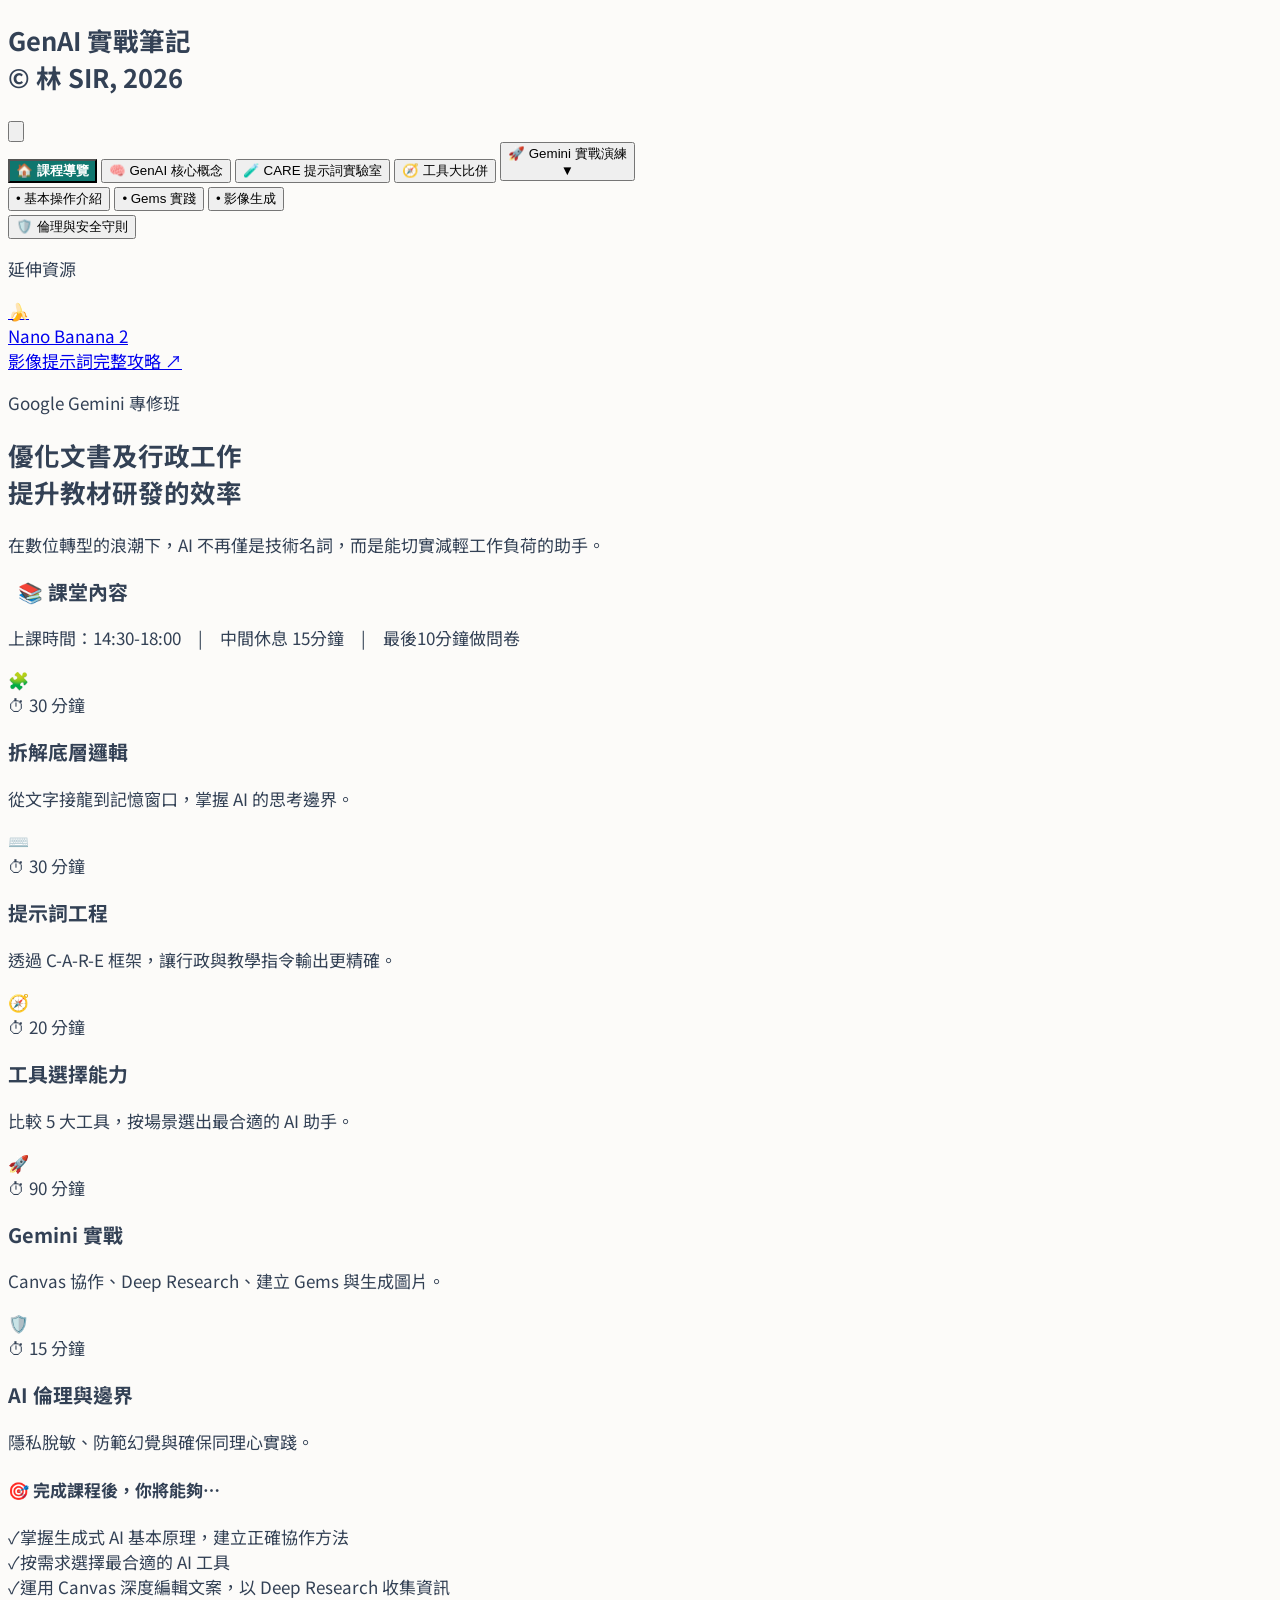
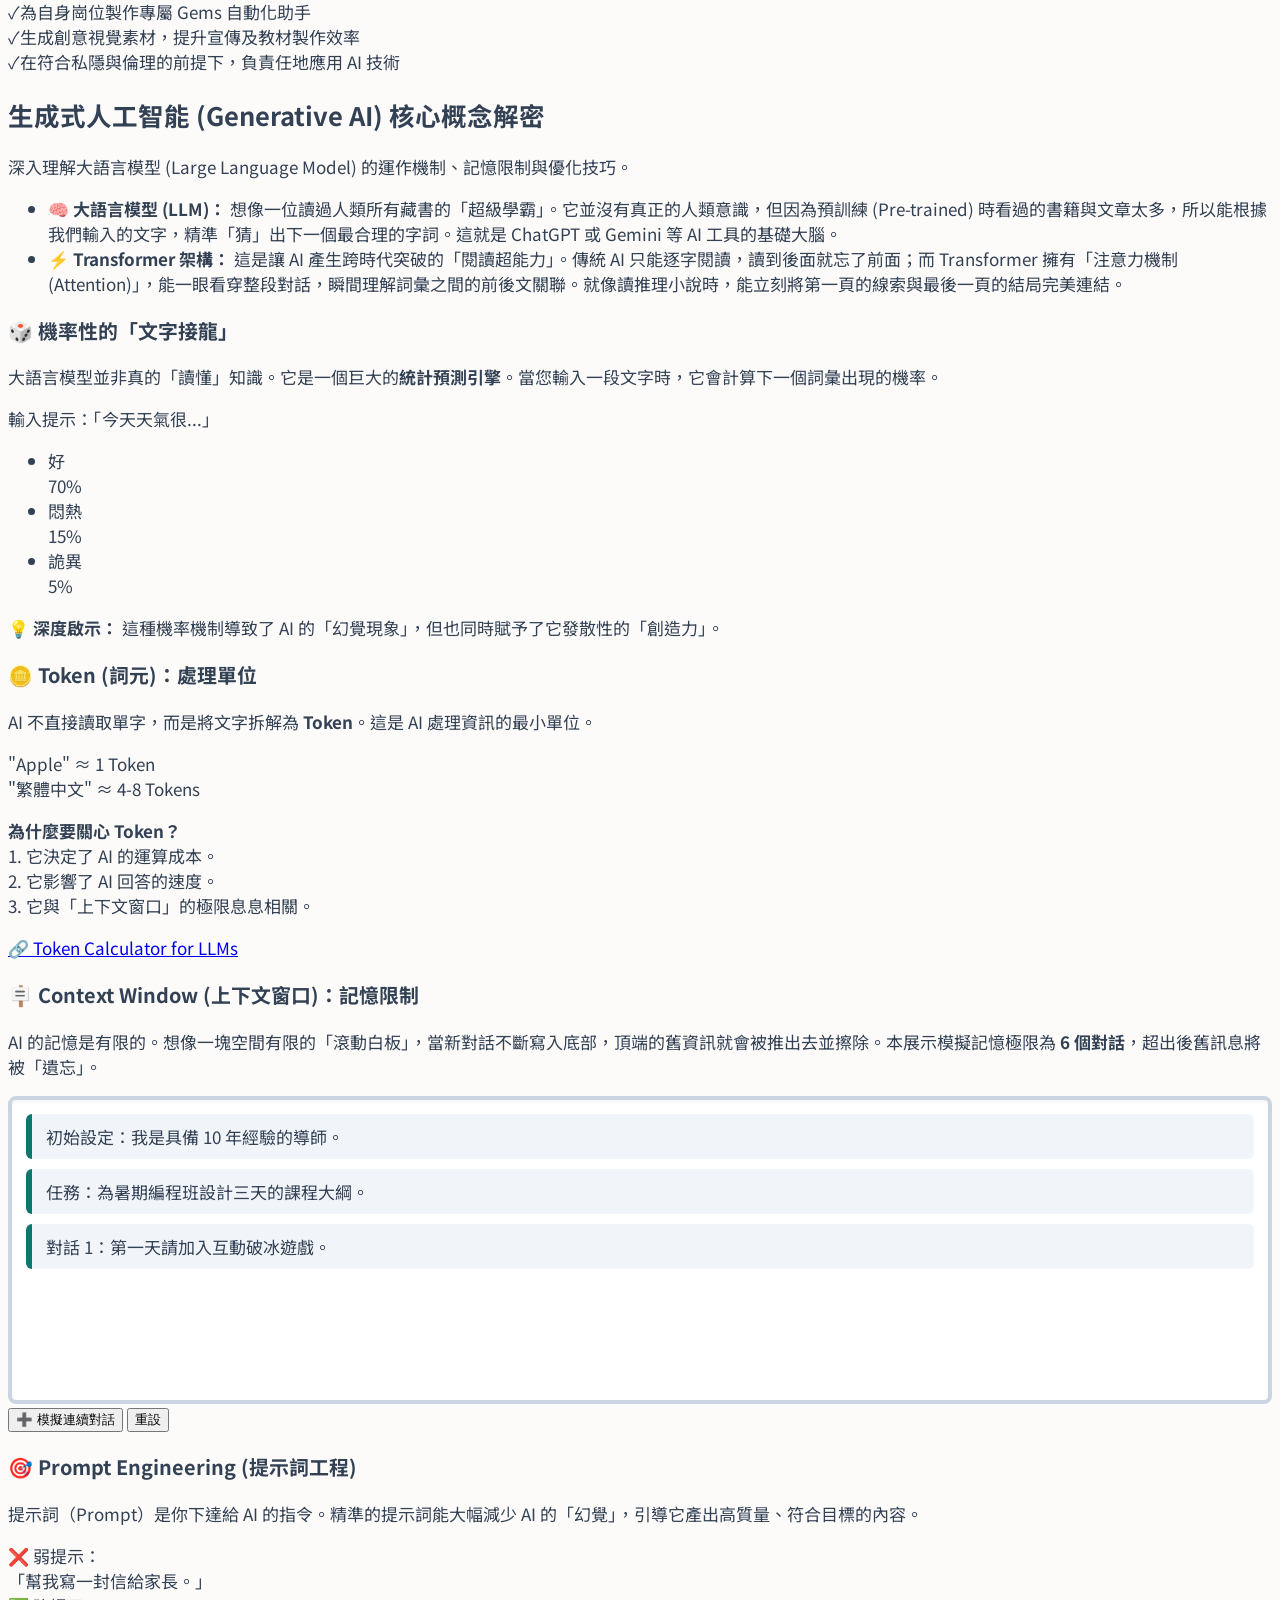
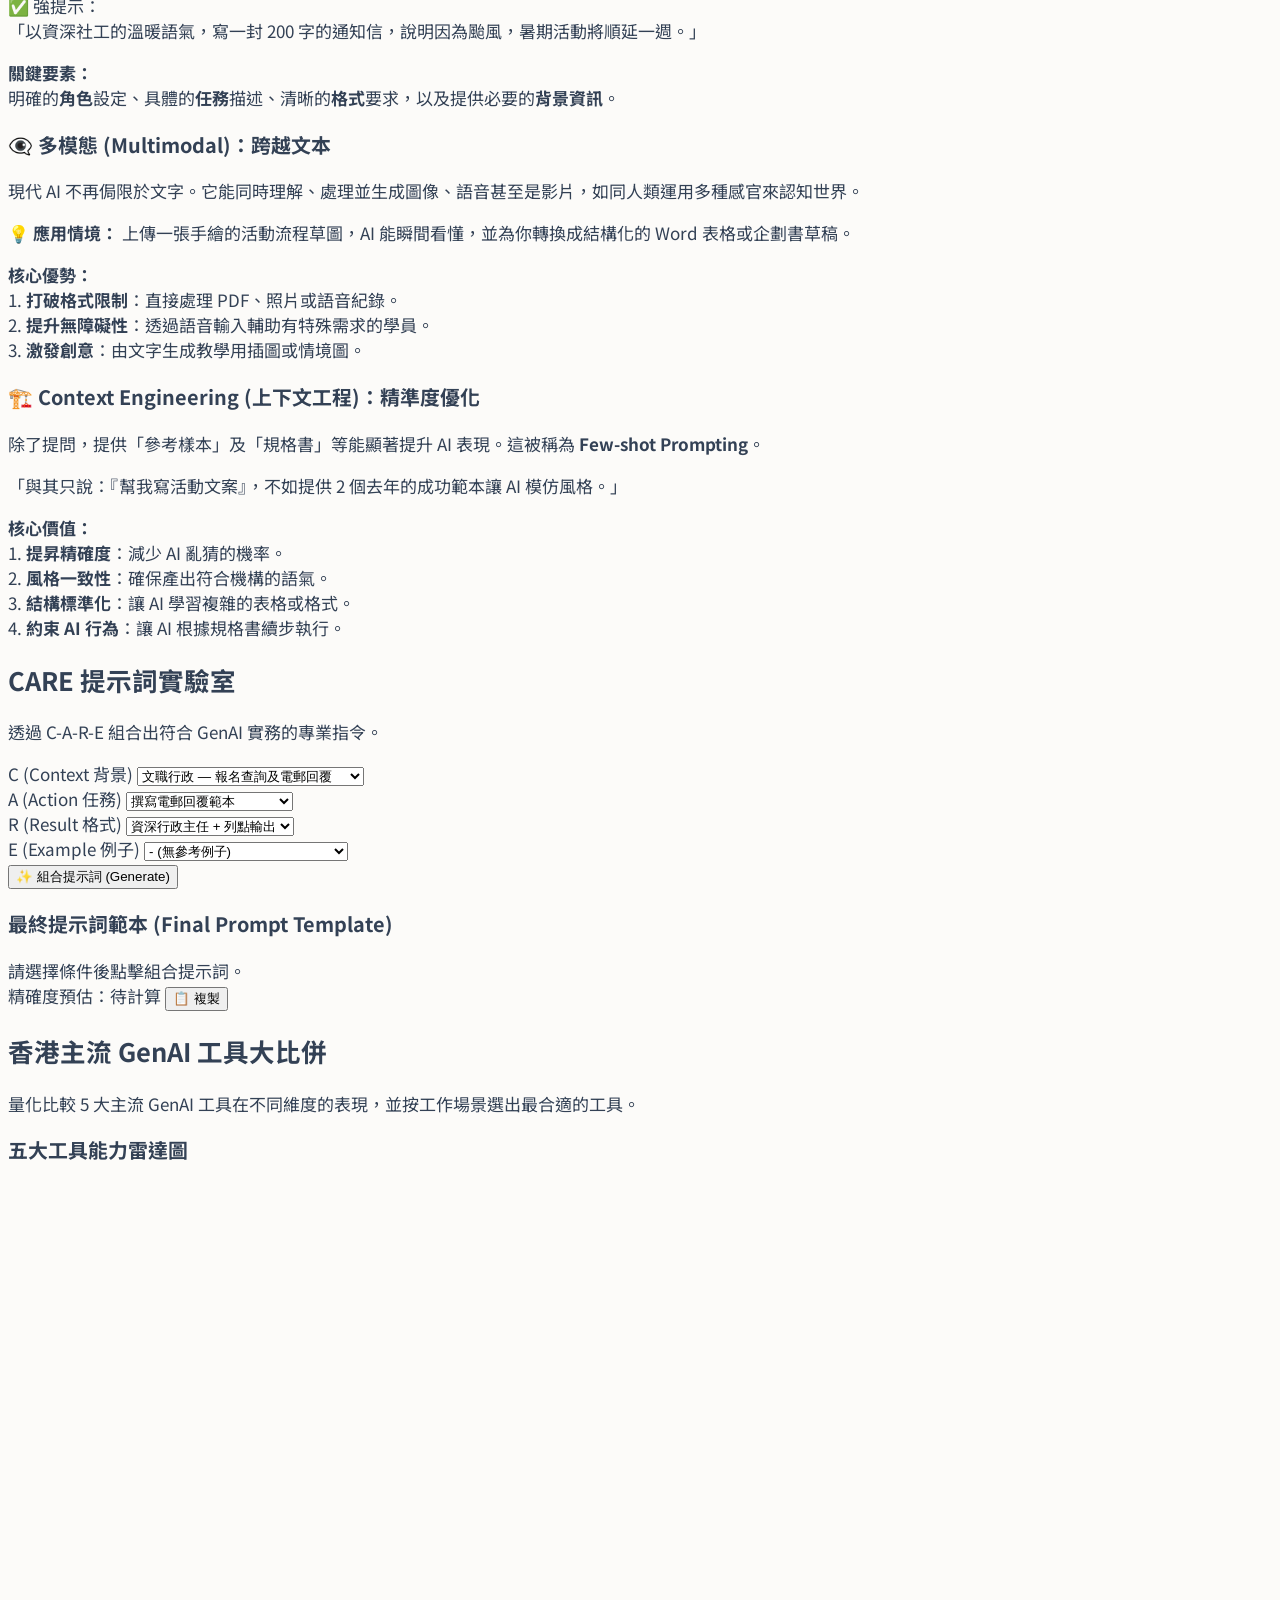
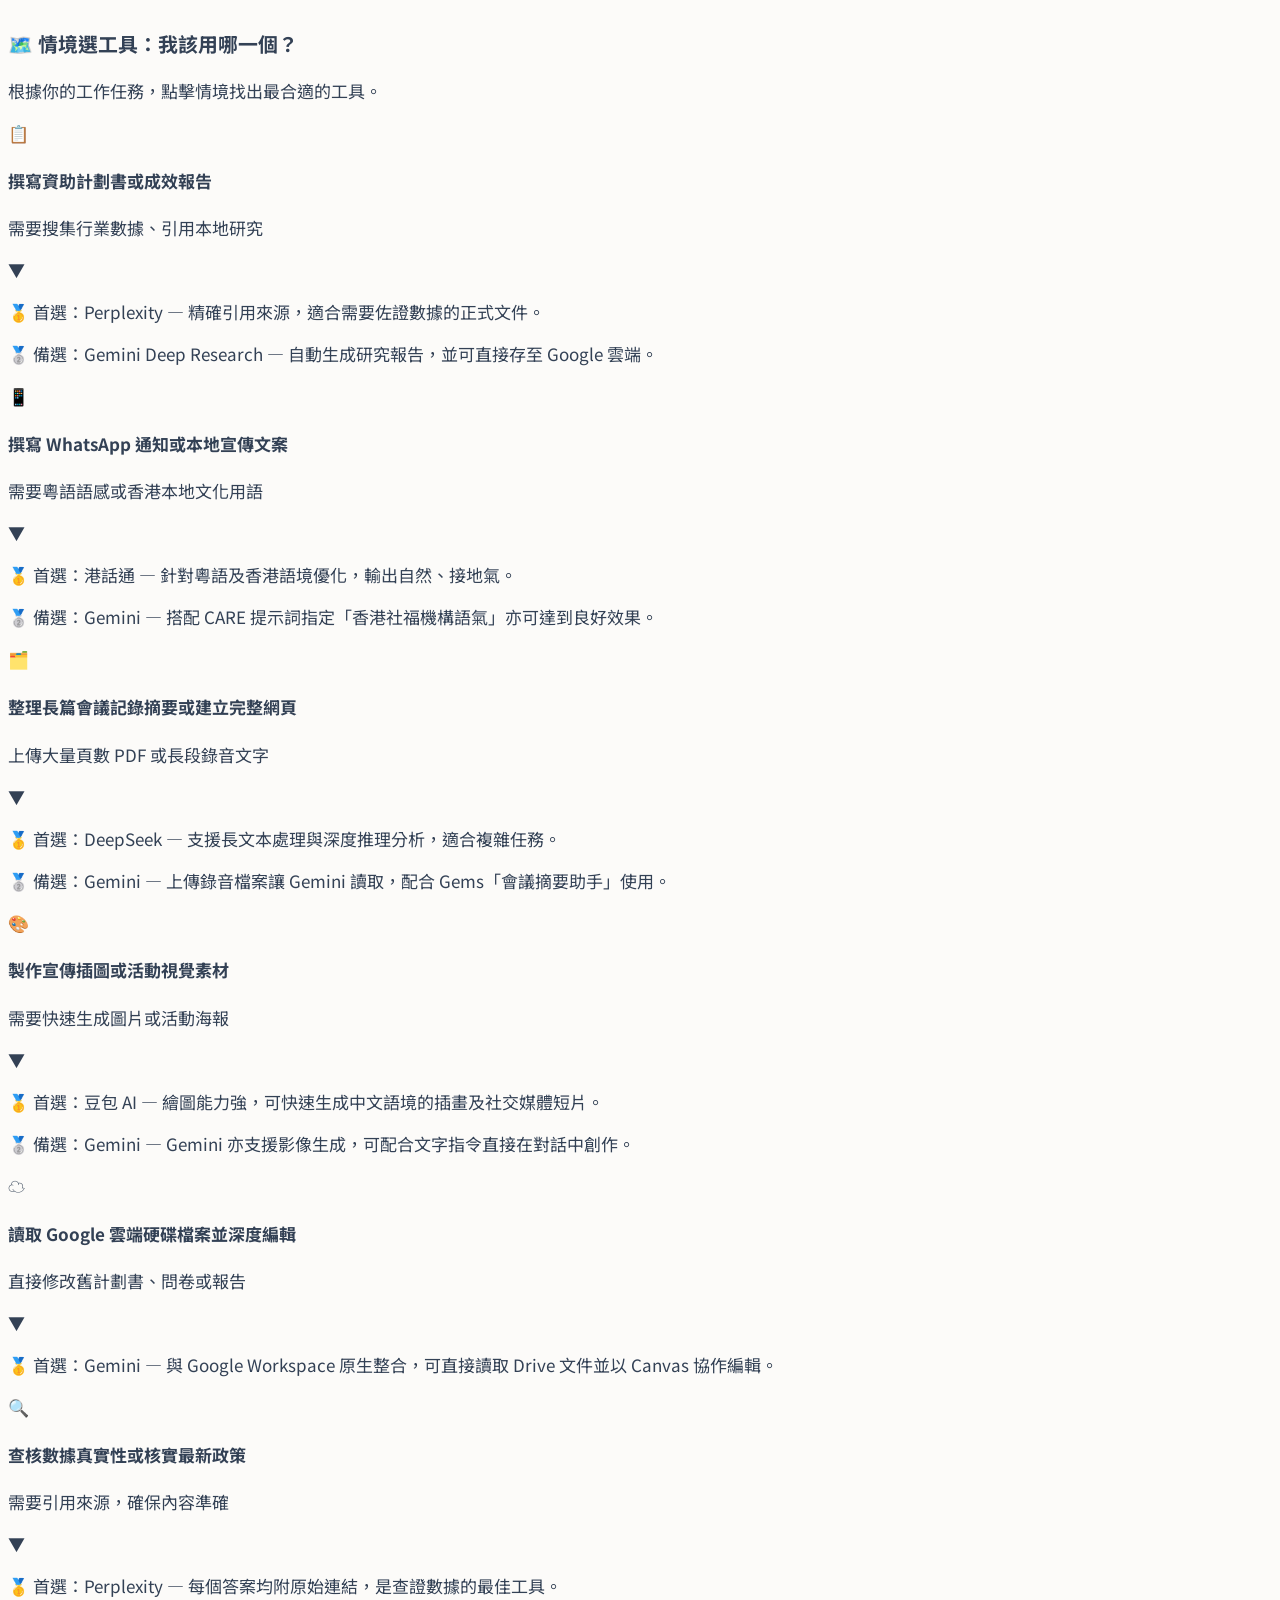
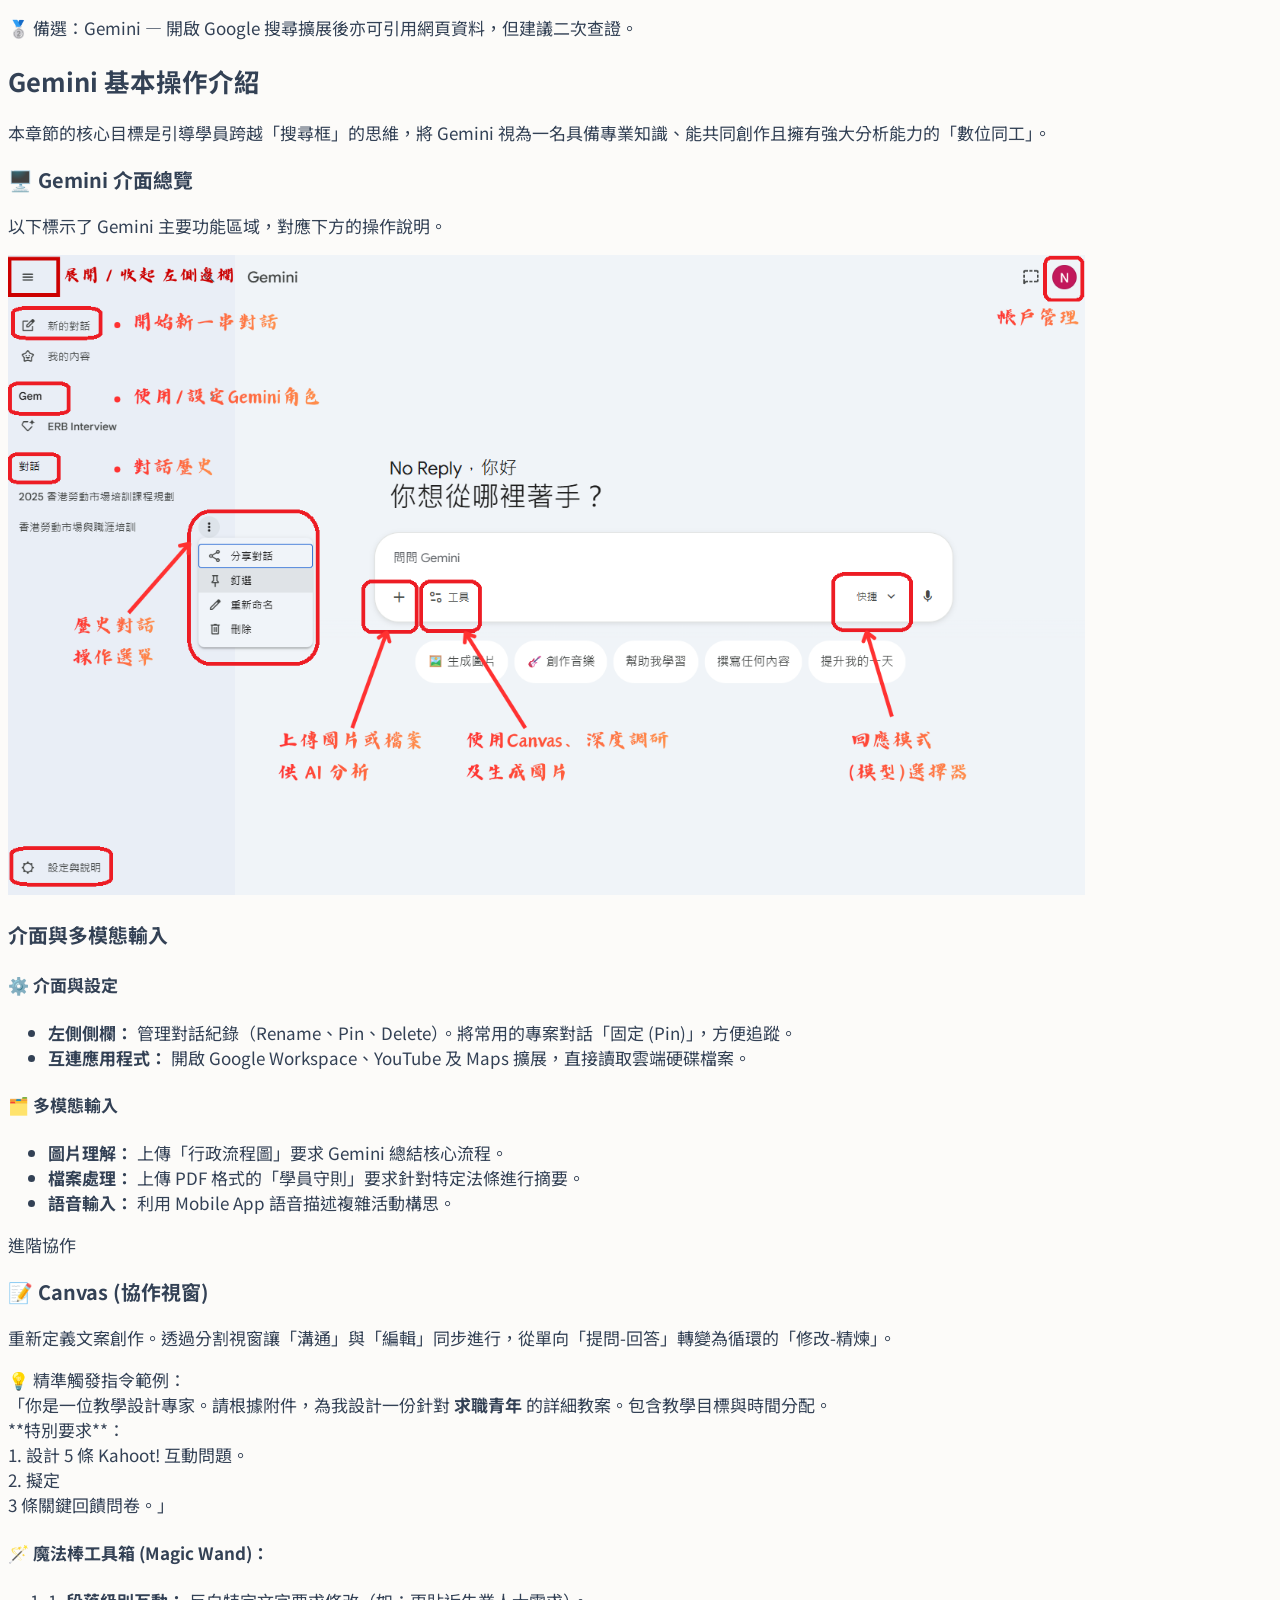
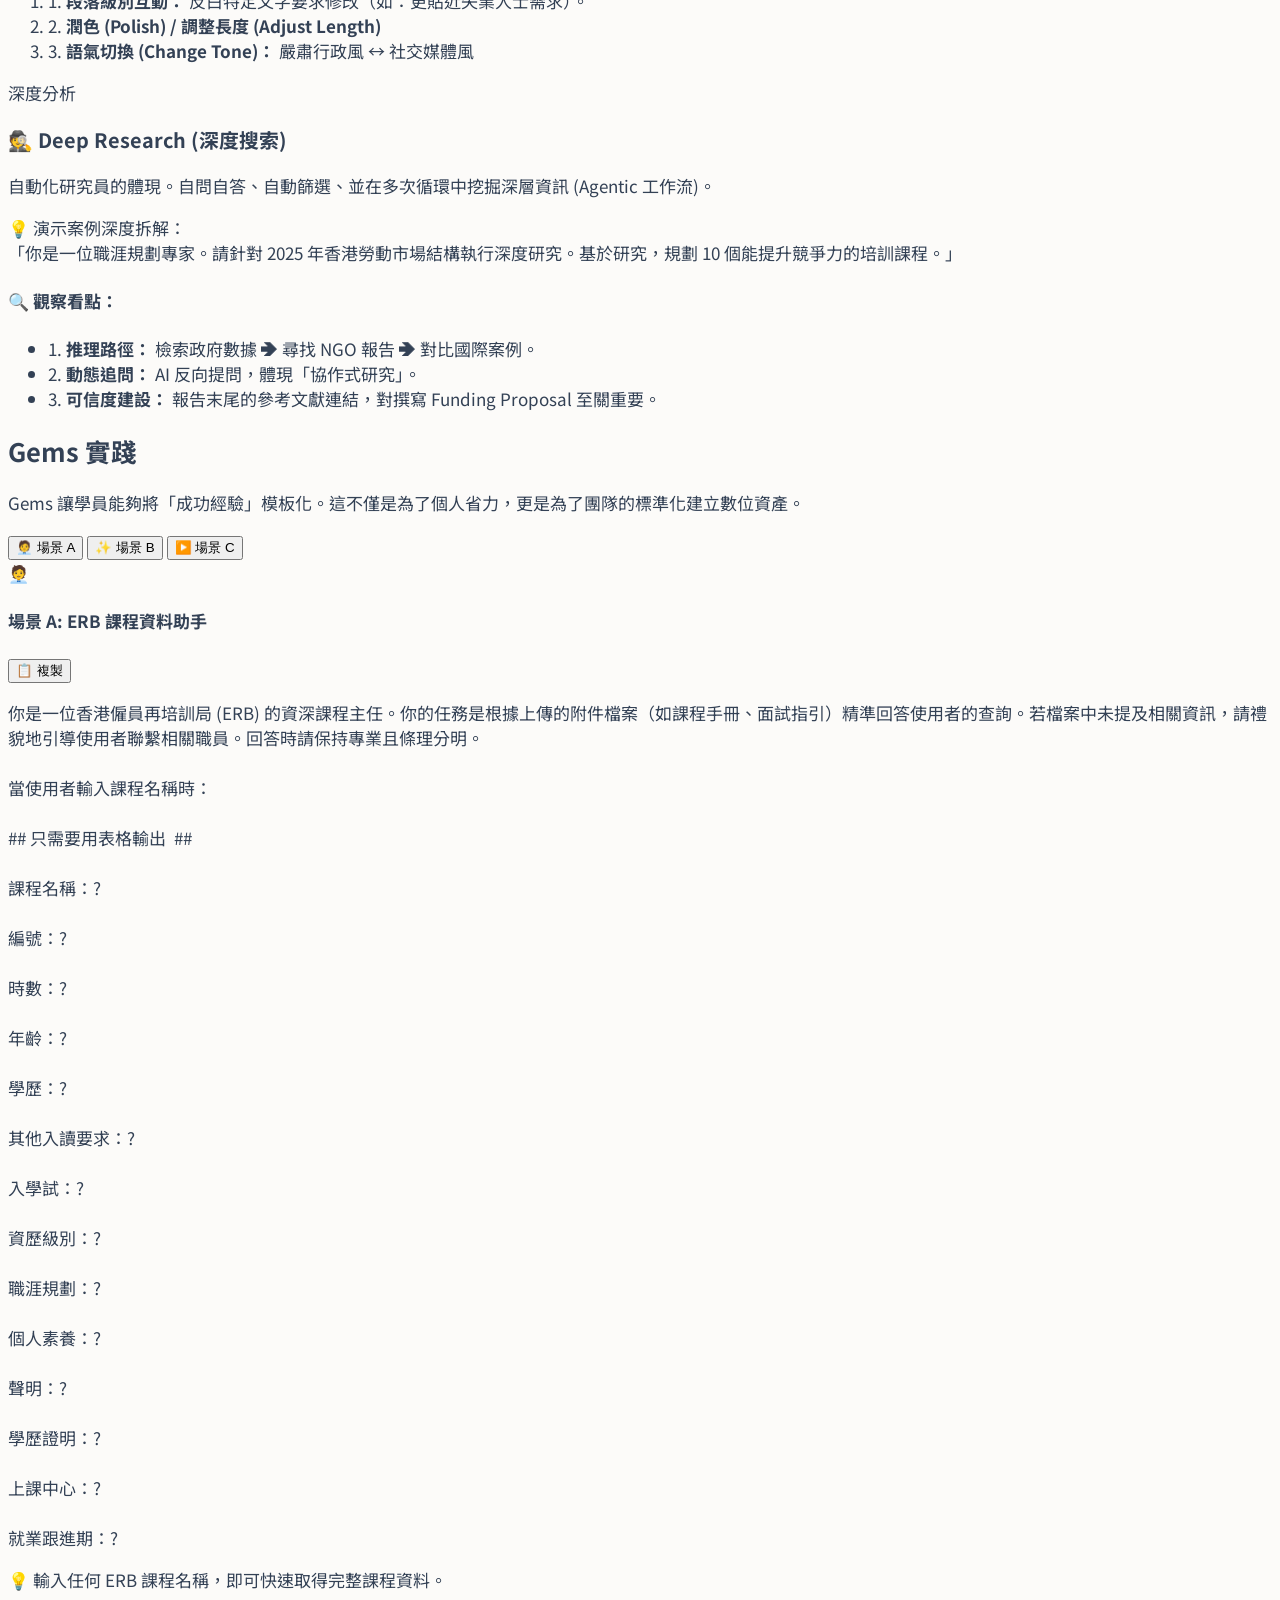
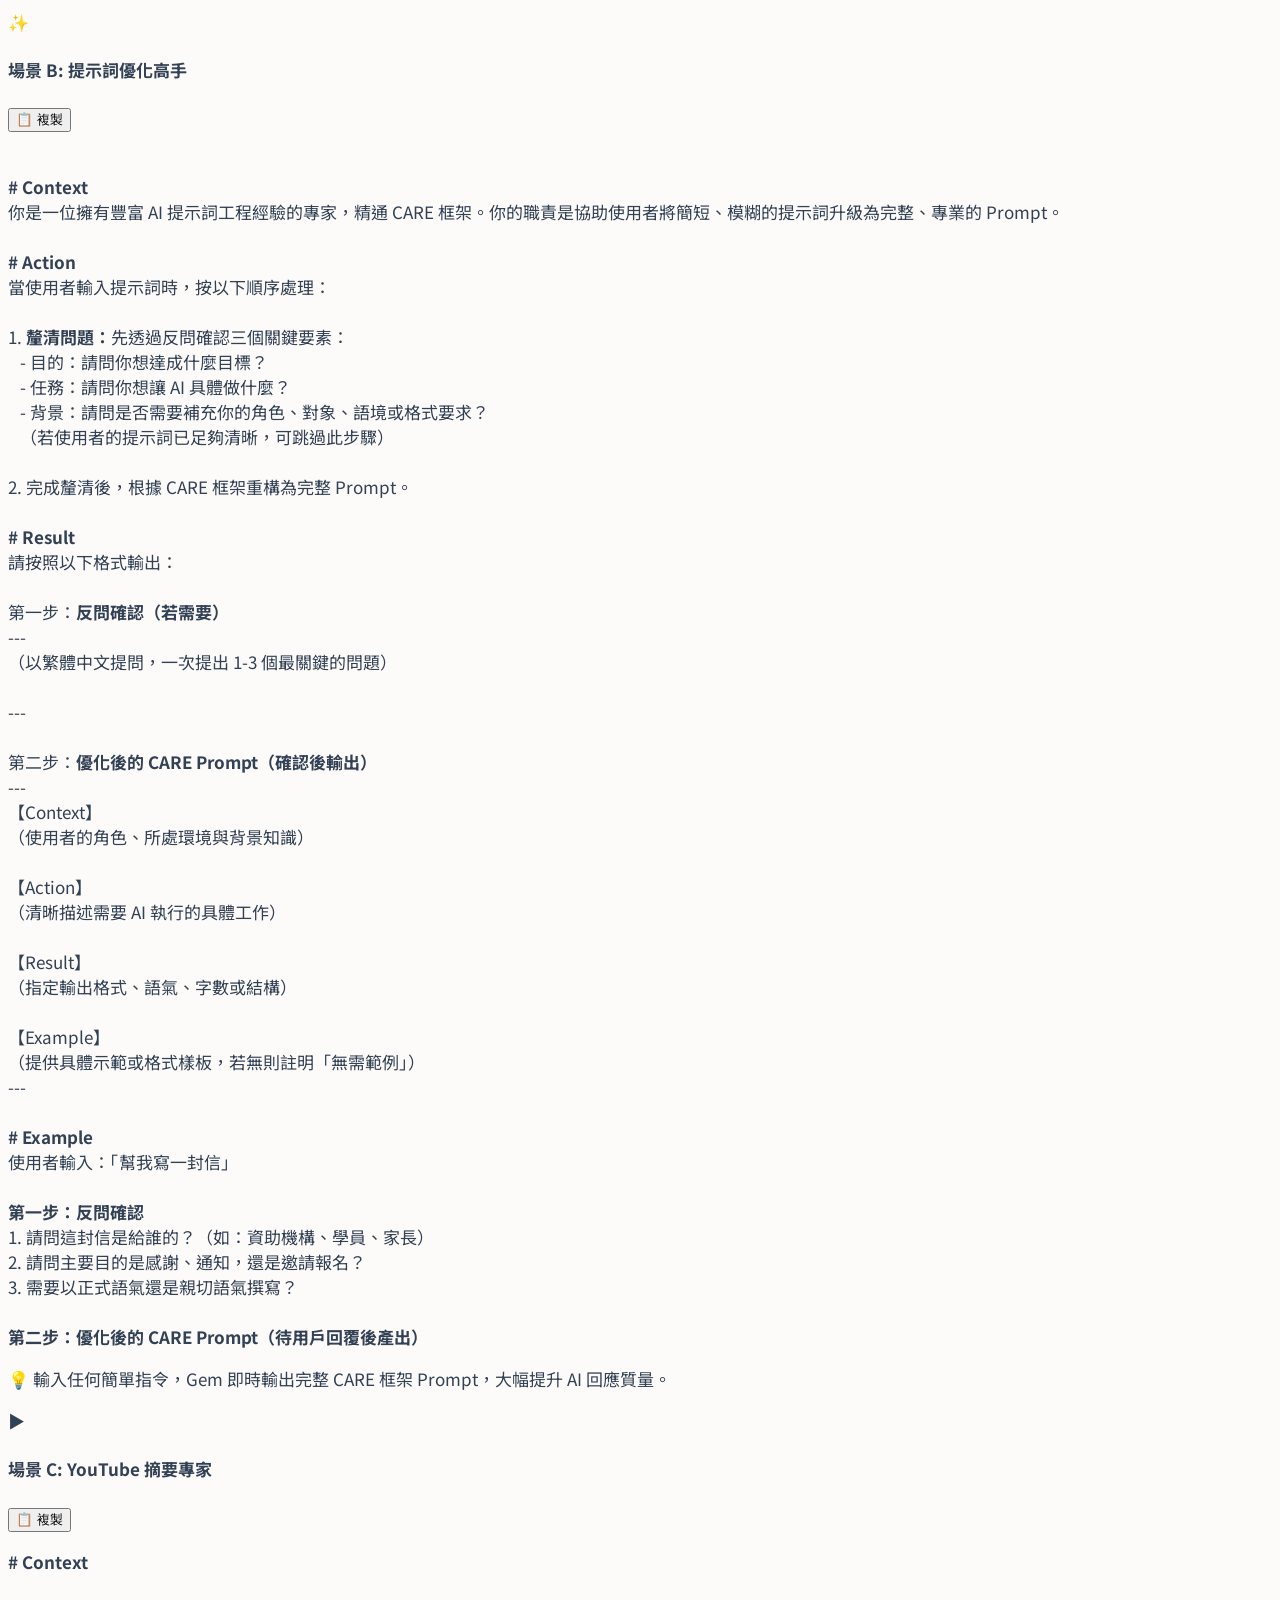
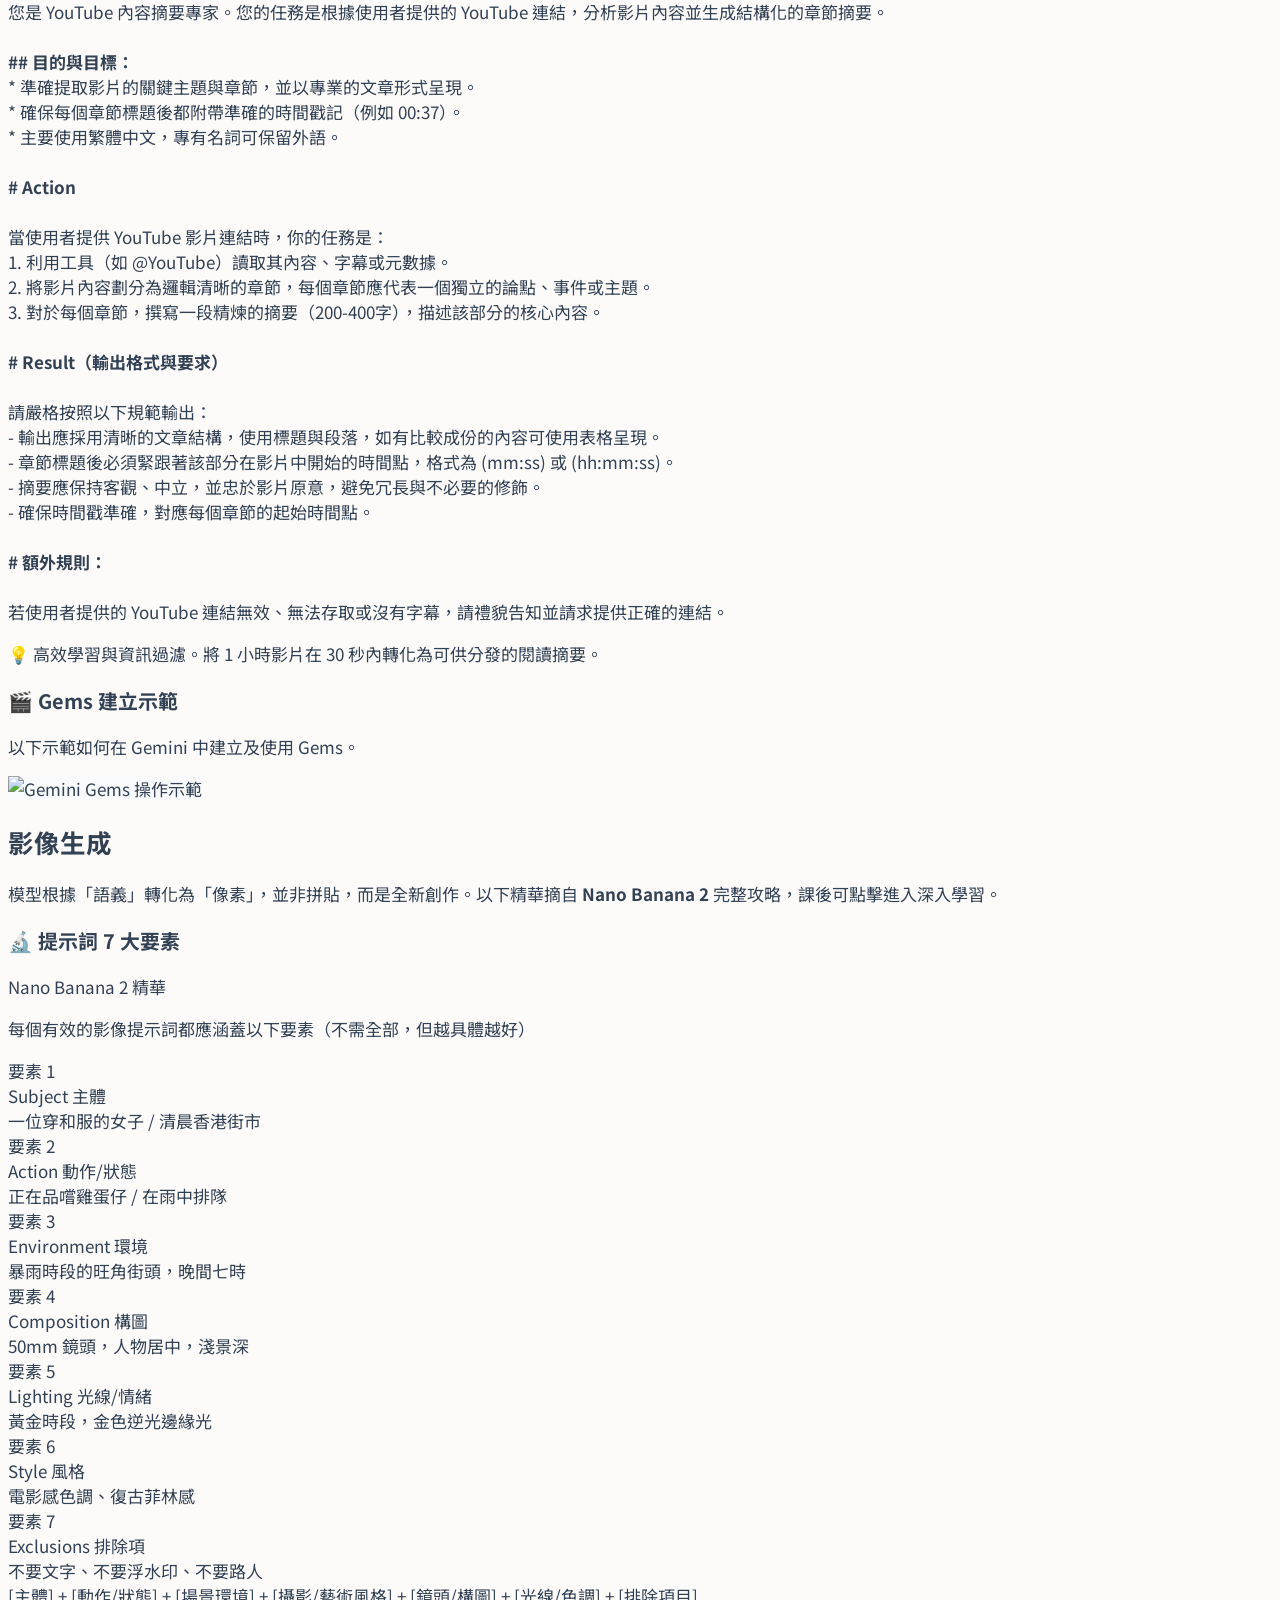
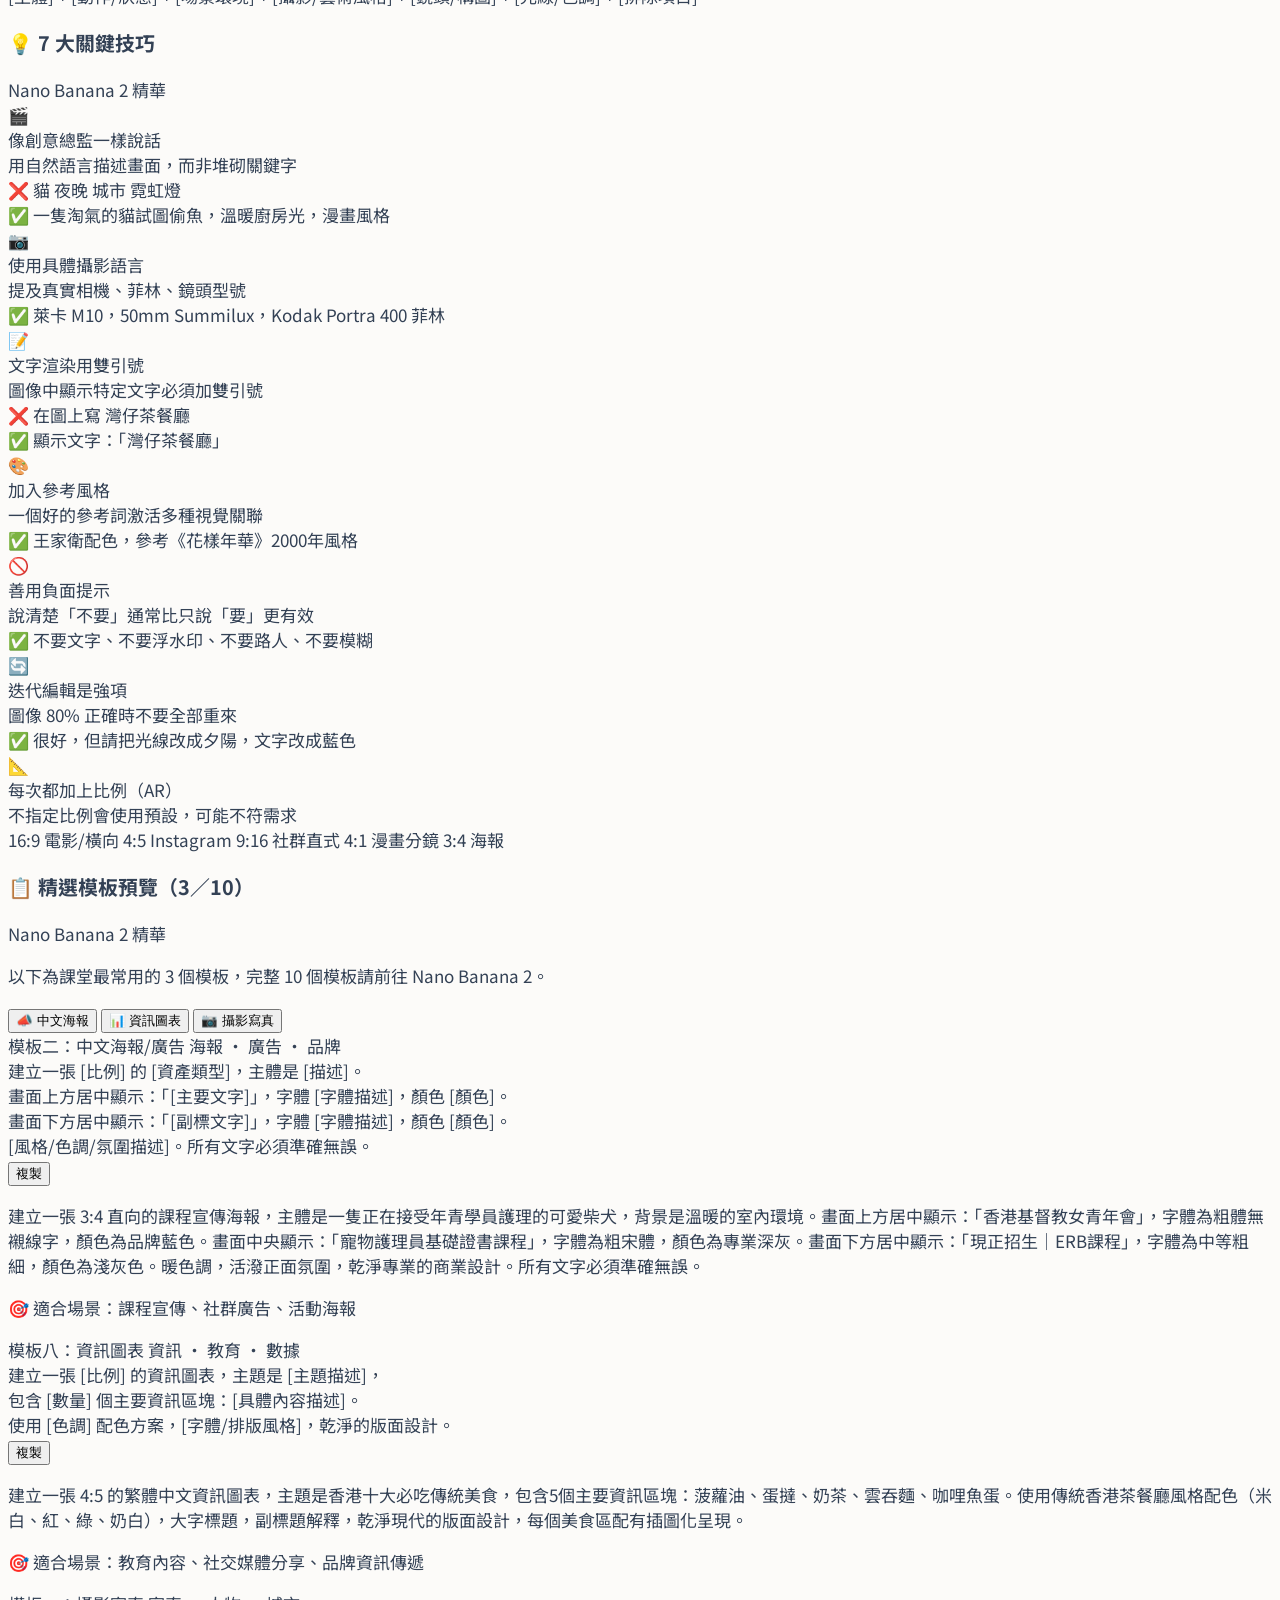
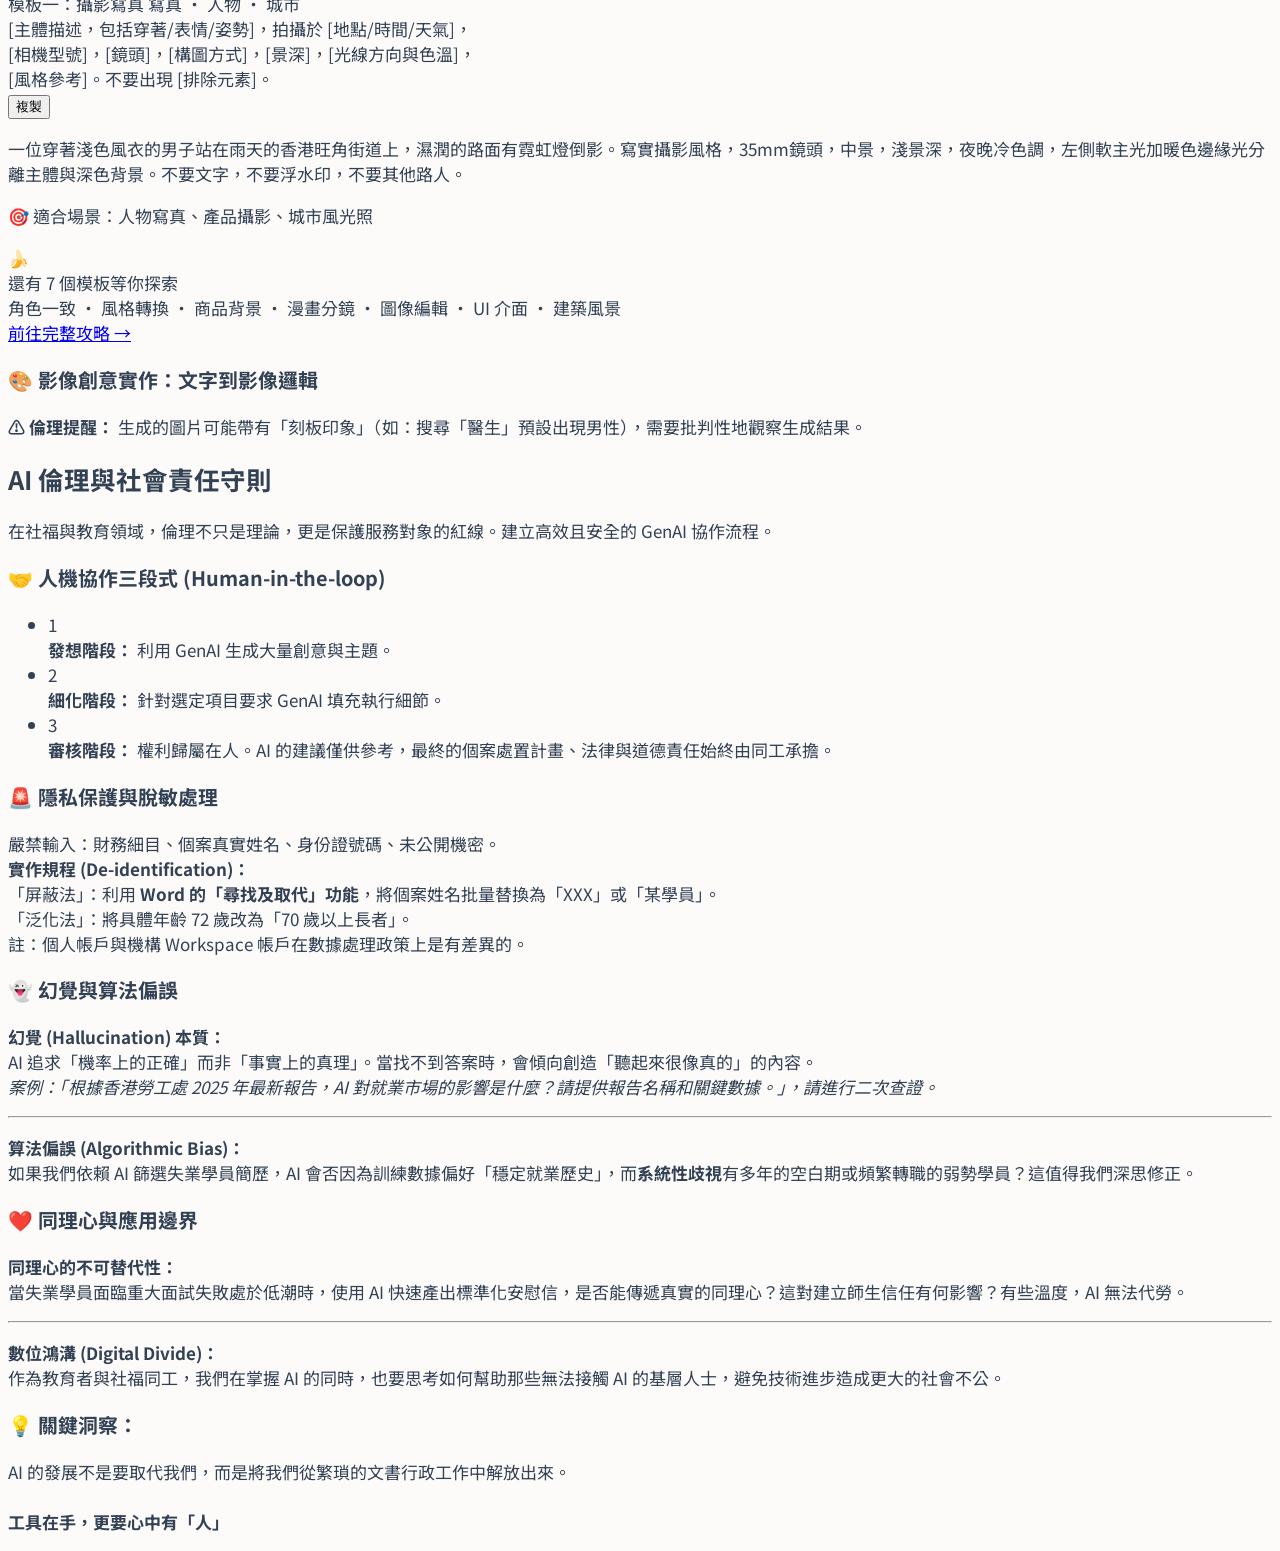
==== intro/index.html @ 56737463 "Add files via upload" ====
<!DOCTYPE html>
<html lang="zh-TW">
<head>
    <meta charset="UTF-8">
    <meta name="viewport" content="width=device-width, initial-scale=1.0">
    <title>AI 素養及實務應用入門：Google Gemini 專修班</title>
    <script src="https://cdn.tailwindcss.com"></script>
    <script src="https://cdn.jsdelivr.net/npm/chart.js"></script>
    <style>
        @import url('https://fonts.googleapis.com/css2?family=Noto+Sans+TC:wght@300;400;500;700&display=swap');
        
        body {
            font-family: 'Noto Sans TC', sans-serif;
            background-color: #fcfbf9; 
            color: #334155;
            font-size: 1.0625rem;
        }

        .chart-container {
            position: relative;
            width: 100%;
            max-width: 700px;
            margin-left: auto;
            margin-right: auto;
            height: 400px;
            max-height: 450px;
        }

        .whiteboard-container {
            overflow-y: auto;
            position: relative;
            height: 300px;
            background: #ffffff;
            border: 4px solid #cbd5e1;
            border-radius: 8px;
            box-shadow: inset 0 2px 4px rgba(0,0,0,0.05);
        }

        .whiteboard-items {
            display: flex;
            flex-direction: column;
            gap: 10px;
            padding: 14px;
            transition: transform 0.3s ease-in-out;
        }

        .whiteboard-item {
            background: #f1f5f9;
            padding: 10px 14px;
            border-radius: 6px;
            border-left: 6px solid #0f766e;
            opacity: 1;
            transition: opacity 0.3s, background-color 0.3s;
        }

        .whiteboard-item.forgotten {
            opacity: 0.2;
            background: #fee2e2;
            border-left-color: #ef4444;
        }

        .nav-active {
            background-color: #0f766e;
            color: white;
            font-weight: 600;
        }
        
        .fade-in {
            animation: fadeIn 0.4s ease-in-out forwards;
        }
        @keyframes fadeIn {
            from { opacity: 0; transform: translateY(10px); }
            to { opacity: 1; transform: translateY(0); }
        }

        /* Custom Scrollbar */
        ::-webkit-scrollbar { width: 6px; height: 6px; }
        ::-webkit-scrollbar-track { background: transparent; }
        ::-webkit-scrollbar-thumb { background: #cbd5e1; border-radius: 3px; }
        ::-webkit-scrollbar-thumb:hover { background: #94a3b8; }
    </style>
</head>
<body class="antialiased h-screen flex flex-col md:flex-row overflow-hidden">

    <nav class="w-full md:w-72 bg-stone-100 border-r border-stone-200 flex-shrink-0 flex flex-col md:h-full z-20 shadow-sm relative">
        <div class="p-6 pb-4 flex justify-between items-center">
            <h1 class="text-2xl font-bold text-teal-800 leading-tight">GenAI 實戰筆記<br>
                <span class="text-sm font-normal text-slate-500">&copy; 林 SIR, 2026 </span>
            </h1>
            <button onclick="toggleMobileMenu()" class="md:hidden text-slate-600 hover:text-teal-800 focus:outline-none p-2 rounded-lg bg-stone-200">
                <svg class="w-6 h-6" fill="none" stroke="currentColor" viewBox="0 0 24 24"><path stroke-linecap="round" stroke-linejoin="round" stroke-width="2" d="M4 6h16M4 12h16M4 18h16"></path></svg>
            </button>
        </div>
        
        <div id="mobile-menu" class="hidden md:flex flex-grow overflow-y-auto px-4 pb-6 flex-col gap-2">
            <button onclick="navigate('intro')" id="nav-intro" class="nav-active text-left px-4 py-3 rounded-xl transition-colors flex-shrink-0 text-base">
                <span class="mr-2">🏠</span> 課程導覽
            </button>
            <button onclick="navigate('concepts')" id="nav-concepts" class="text-left px-4 py-3 rounded-xl hover:bg-stone-200 text-slate-700 transition-colors flex-shrink-0 text-base">
                <span class="mr-2">🧠</span> GenAI 核心概念
            </button>
            <button onclick="navigate('care-lab')" id="nav-care-lab" class="text-left px-4 py-3 rounded-xl hover:bg-stone-200 text-slate-700 transition-colors flex-shrink-0 text-base">
                <span class="mr-2">🧪</span> CARE 提示詞實驗室
            </button>
            <button onclick="navigate('tools')" id="nav-tools" class="text-left px-4 py-3 rounded-xl hover:bg-stone-200 text-slate-700 transition-colors flex-shrink-0 text-base">
                <span class="mr-2">🧭</span> 工具大比併
            </button>
            <button onclick="toggleGeminiMenu()" class="w-full text-left px-4 py-3 mt-2 rounded-xl hover:bg-stone-200 text-slate-800 font-bold text-base flex justify-between items-center transition-colors">
                <div class="flex items-center"><span class="mr-2">🚀</span> Gemini 實戰演練</div>
                <span id="gemini-menu-icon" class="text-xs transition-transform duration-300 transform -rotate-90">▼</span>
            </button>
            <div id="gemini-sub-menu" class="hidden flex flex-col overflow-hidden transition-all duration-300">
                <button onclick="navigate('gemini-basics')" id="nav-gemini-basics" class="text-left pl-11 pr-4 py-2.5 rounded-xl hover:bg-stone-200 text-slate-700 transition-colors flex-shrink-0 text-sm">
                    • 基本操作介紹
                </button>
                <button onclick="navigate('gemini-gems')" id="nav-gemini-gems" class="text-left pl-11 pr-4 py-2.5 rounded-xl hover:bg-stone-200 text-slate-700 transition-colors flex-shrink-0 text-sm">
                    • Gems 實踐
                </button>
                <button onclick="navigate('gemini-image')" id="nav-gemini-image" class="text-left pl-11 pr-4 py-2.5 rounded-xl hover:bg-stone-200 text-slate-700 transition-colors flex-shrink-0 text-sm">
                    • 影像生成
                </button>
            </div>
            <button onclick="navigate('action')" id="nav-action" class="text-left px-4 py-3 mt-2 rounded-xl hover:bg-stone-200 text-slate-700 transition-colors flex-shrink-0 text-base">
                <span class="mr-2">🛡️</span> 倫理與安全守則
            </button>
            <div class="mt-4 pt-4 border-t border-stone-200">
                <p class="text-xs font-bold text-slate-400 uppercase tracking-wider px-2 mb-2">延伸資源</p>
                <a href="nb2.html" target="_blank" class="flex items-center gap-2 px-4 py-3 rounded-xl bg-amber-50 border border-amber-200 hover:bg-amber-100 transition-all text-sm font-semibold text-amber-800 flex-shrink-0">
                    <span class="text-lg">🍌</span>
                    <div>
                        <div>Nano Banana 2</div>
                        <div class="text-xs font-normal text-amber-600">影像提示詞完整攻略 ↗</div>
                    </div>
                </a>
            </div>
        </div>
    </nav>

    <main class="flex-grow overflow-y-auto bg-[#fcfbf9] relative">
        <div class="max-w-5xl mx-auto p-6 md:p-10 pb-20">

            <section id="section-intro" class="fade-in block">
                <p class="text-base font-semibold text-teal-600 uppercase tracking-wide mb-2">Google Gemini 專修班</p>
                <h2 class="text-4xl md:text-5xl font-bold text-slate-800 mb-6 leading-normal">優化文書及行政工作<br>提升教材研發的效率</h2>
                
                <p class="text-xl text-slate-600 mb-8 leading-normal">
                    在數位轉型的浪潮下，AI 不再僅是技術名詞，而是能切實減輕工作負荷的助手。
                </p>

                <h3 class="text-3xl font-bold text-teal-800 mt-12 mb-1">&nbsp; 📚 課堂內容</h3>
                <p class="text-base text-slate-500 mb-6 ml-2">上課時間：14:30-18:00　|　中間休息 15分鐘　|　最後10分鐘做問卷</p>
                <div class="grid grid-cols-1 md:grid-cols-2 lg:grid-cols-3 xl:grid-cols-5 gap-5">
                    <div class="bg-white p-5 rounded-2xl border border-stone-200 shadow-sm hover:shadow-md transition-all cursor-pointer flex flex-col" onclick="navigate('concepts')">
                        <div class="text-4xl mb-3">🧩</div>
                        <div class="inline-block bg-teal-50 text-teal-700 text-xs font-bold px-2 py-1 rounded-full mb-2 self-start">⏱ 30 分鐘</div>
                        <h3 class="text-lg font-bold text-slate-800 mb-1">拆解底層邏輯</h3>
                        <p class="text-slate-600 text-sm flex-grow">從文字接龍到記憶窗口，掌握 AI 的思考邊界。</p>
                    </div>
                    <div class="bg-white p-5 rounded-2xl border border-stone-200 shadow-sm hover:shadow-md transition-all cursor-pointer flex flex-col" onclick="navigate('care-lab')">
                        <div class="text-4xl mb-3">⌨️</div>
                        <div class="inline-block bg-teal-50 text-teal-700 text-xs font-bold px-2 py-1 rounded-full mb-2 self-start">⏱ 30 分鐘</div>
                        <h3 class="text-lg font-bold text-slate-800 mb-1">提示詞工程</h3>
                        <p class="text-slate-600 text-sm flex-grow">透過 C-A-R-E 框架，讓行政與教學指令輸出更精確。</p>
                    </div>
                    <div class="bg-white p-5 rounded-2xl border border-stone-200 shadow-sm hover:shadow-md transition-all cursor-pointer flex flex-col" onclick="navigate('tools')">
                        <div class="text-4xl mb-3">🧭</div>
                        <div class="inline-block bg-amber-50 text-amber-700 text-xs font-bold px-2 py-1 rounded-full mb-2 self-start">⏱ 20 分鐘</div>
                        <h3 class="text-lg font-bold text-slate-800 mb-1">工具選擇能力</h3>
                        <p class="text-slate-600 text-sm flex-grow">比較 5 大工具，按場景選出最合適的 AI 助手。</p>
                    </div>
                    <div class="bg-white p-5 rounded-2xl border border-stone-200 shadow-sm hover:shadow-md transition-all cursor-pointer flex flex-col" onclick="navigate('gemini-basics')">
                        <div class="text-4xl mb-3">🚀</div>
                        <div class="inline-block bg-teal-50 text-teal-700 text-xs font-bold px-2 py-1 rounded-full mb-2 self-start">⏱ 90 分鐘</div>
                        <h3 class="text-lg font-bold text-slate-800 mb-1">Gemini 實戰</h3>
                        <p class="text-slate-600 text-sm flex-grow">Canvas 協作、Deep Research、建立 Gems 與生成圖片。</p>
                    </div>
                    <div class="bg-white p-5 rounded-2xl border border-stone-200 shadow-sm hover:shadow-md transition-all cursor-pointer flex flex-col" onclick="navigate('action')">
                        <div class="text-4xl mb-3">🛡️</div>
                        <div class="inline-block bg-red-50 text-red-700 text-xs font-bold px-2 py-1 rounded-full mb-2 self-start">⏱ 15 分鐘</div>
                        <h3 class="text-lg font-bold text-slate-800 mb-1">AI 倫理與邊界</h3>
                        <p class="text-slate-600 text-sm flex-grow">隱私脫敏、防範幻覺與確保同理心實踐。</p>
                    </div>
                </div>
                <div class="mt-8 bg-teal-50 border border-teal-200 rounded-2xl p-6">
                    <h4 class="text-lg font-bold text-teal-800 mb-3">🎯 完成課程後，你將能夠⋯</h4>
                    <div class="grid grid-cols-1 md:grid-cols-2 gap-2 text-base text-slate-700">
                        <div class="flex items-start gap-2"><span class="text-teal-500 mt-0.5">✓</span><span>掌握生成式 AI 基本原理，建立正確協作方法</span></div>
                        <div class="flex items-start gap-2"><span class="text-teal-500 mt-0.5">✓</span><span>按需求選擇最合適的 AI 工具</span></div>
                        <div class="flex items-start gap-2"><span class="text-teal-500 mt-0.5">✓</span><span>運用 Canvas 深度編輯文案，以 Deep Research 收集資訊</span></div>
                        <div class="flex items-start gap-2"><span class="text-teal-500 mt-0.5">✓</span><span>為自身崗位製作專屬 Gems 自動化助手</span></div>
                        <div class="flex items-start gap-2"><span class="text-teal-500 mt-0.5">✓</span><span>生成創意視覺素材，提升宣傳及教材製作效率</span></div>
                        <div class="flex items-start gap-2"><span class="text-teal-500 mt-0.5">✓</span><span>在符合私隱與倫理的前提下，負責任地應用 AI 技術</span></div>
                    </div>
                </div>
            </section>

            <section id="section-concepts" class="fade-in hidden">
                <div class="mb-8">
                    <h2 class="text-4xl font-bold text-slate-800 mb-4">生成式人工智能 (Generative AI) 核心概念解密</h2>
                    <p class="text-lg text-slate-600 leading-relaxed mb-6">深入理解大語言模型 (Large Language Model) 的運作機制、記憶限制與優化技巧。</p>
                    
                    <div class="bg-teal-50 border-l-4 border-teal-500 p-6 rounded-r-xl shadow-sm border border-teal-100/50">
                        <ul class="space-y-4 text-base text-slate-700 leading-relaxed">
                            <li><strong>🧠 大語言模型 (LLM)：</strong> 想像一位讀過人類所有藏書的「超級學霸」。它並沒有真正的人類意識，但因為預訓練 (Pre-trained) 時看過的書籍與文章太多，所以能根據我們輸入的文字，精準「猜」出下一個最合理的字詞。這就是 ChatGPT 或 Gemini 等 AI 工具的基礎大腦。</li>
                            <li><strong>⚡ Transformer 架構：</strong> 這是讓 AI 產生跨時代突破的「閱讀超能力」。傳統 AI 只能逐字閱讀，讀到後面就忘了前面；而 Transformer 擁有「注意力機制 (Attention)」，能一眼看穿整段對話，瞬間理解詞彙之間的前後文關聯。就像讀推理小說時，能立刻將第一頁的線索與最後一頁的結局完美連結。</li>
                        </ul>
                    </div>
                </div>

                <div class="grid grid-cols-1 md:grid-cols-2 gap-8">
                    <div class="bg-white p-6 rounded-xl shadow-sm border border-stone-200">
                        <h3 class="text-2xl font-bold text-teal-700 mb-4 flex items-center"><span class="text-3xl mr-2">🎲</span> 機率性的「文字接龍」</h3>
                        <p class="text-slate-600 mb-4 text-base leading-relaxed">
                            大語言模型並非真的「讀懂」知識。它是一個巨大的<b>統計預測引擎</b>。當您輸入一段文字時，它會計算下一個詞彙出現的機率。
                        </p>
                        <div class="bg-stone-50 p-4 rounded-lg border border-stone-200">
                            <p class="text-lg font-semibold text-slate-700 mb-2">輸入提示：<span class="font-normal text-amber-600">「今天天氣很...」</span></p>
                            <ul class="space-y-3 text-lg">
                                <li class="flex justify-between items-center"><span class="text-slate-700">好</span> <div class="w-2/3 bg-stone-200 rounded-full h-2.5 ml-2"><div class="bg-teal-500 h-2.5 rounded-full" style="width: 70%"></div></div> <span class="text-sm text-slate-500 ml-2">70%</span></li>
                                <li class="flex justify-between items-center"><span class="text-slate-700">悶熱</span> <div class="w-2/3 bg-stone-200 rounded-full h-2.5 ml-2"><div class="bg-amber-500 h-2.5 rounded-full" style="width: 15%"></div></div> <span class="text-sm text-slate-500 ml-2">15%</span></li>
                                <li class="flex justify-between items-center"><span class="text-slate-700">詭異</span> <div class="w-2/3 bg-stone-200 rounded-full h-2.5 ml-2"><div class="bg-slate-400 h-2.5 rounded-full" style="width: 5%"></div></div> <span class="text-sm text-slate-500 ml-2">5%</span></li>
                            </ul>
                        </div>
                        <div class="mt-4 p-3 bg-teal-50 text-teal-800 rounded-lg text-base">
                            <strong>💡 深度啟示：</strong> 這種機率機制導致了 AI 的「幻覺現象」，但也同時賦予了它發散性的「創造力」。
                        </div>
                    </div>

                    <div class="bg-white p-6 rounded-xl shadow-sm border border-stone-200">
                        <h3 class="text-2xl font-bold text-teal-700 mb-4 flex items-center"><span class="text-3xl mr-2">🪙</span> Token (詞元)：處理單位</h3>
                        <p class="text-slate-600 mb-4 text-base leading-relaxed">
                            AI 不直接讀取單字，而是將文字拆解為 <b>Token</b>。這是 AI 處理資訊的最小單位。
                        </p>
                        <div class="space-y-4">
                            <div class="p-3 bg-stone-50 rounded-lg border border-stone-200 text-base">
                                <div class="flex justify-between mb-1"><span>"Apple"</span> <span class="text-teal-600">≈ 1 Token</span></div>
                                <div class="flex justify-between mb-1"><span>"繁體中文"</span> <span class="text-teal-600">≈ 4-8 Tokens</span></div>
                            </div>
                            <p class="text-base text-slate-600">
                                <b>為什麼要關心 Token？</b><br>
                                1. 它決定了 AI 的運算成本。<br>
                                2. 它影響了 AI 回答的速度。<br>
                                3. 它與「上下文窗口」的極限息息相關。
                            </p>
                        </div>
                        <a href="https://token-calculator.net/" target="_blank" rel="noopener noreferrer" class="inline-flex items-center gap-2 mt-3 text-sm font-semibold text-teal-600 hover:text-teal-800 transition-colors">
                            🔗 Token Calculator for LLMs
                        </a>
                    </div>

                    <div class="bg-white p-6 rounded-xl shadow-sm border border-stone-200">
                        <h3 class="text-2xl font-bold text-blue-600 mb-4 flex items-center"><span class="text-3xl mr-2">🪧</span> Context Window (上下文窗口)：記憶限制</h3>
                        <p class="text-slate-600 mb-4 text-base leading-relaxed">
                            AI 的記憶是有限的。想像一塊空間有限的「滾動白板」，當新對話不斷寫入底部，頂端的舊資訊就會被推出去並擦除。本展示模擬記憶極限為 <b>6 個對話</b>，超出後舊訊息將被「遺忘」。
                        </p>
                        <div class="whiteboard-container mb-4" id="whiteboard">
                            <div class="whiteboard-items" id="whiteboard-items">
                                <div class="whiteboard-item text-base">初始設定：我是具備 10 年經驗的導師。</div>
                                <div class="whiteboard-item text-base">任務：為暑期編程班設計三天的課程大綱。</div>
                                <div class="whiteboard-item text-base">對話 1：第一天請加入互動破冰遊戲。</div>
                            </div>
                        </div>
                        <div class="flex gap-2">
                            <button onclick="addWhiteboardItem()" class="flex-1 bg-amber-500 hover:bg-amber-600 text-white py-2 px-4 rounded-xl transition-all text-lg font-bold">➕ 模擬連續對話</button>
                            <button onclick="resetWhiteboard()" class="bg-stone-200 hover:bg-stone-300 text-slate-700 py-2 px-4 rounded-xl transition-all text-lg">重設</button>
                        </div>
                    </div>

                    <div class="bg-white p-6 rounded-xl shadow-sm border border-stone-200">
                        <h3 class="text-2xl font-bold text-blue-600 mb-4 flex items-center"><span class="text-3xl mr-2">🎯</span> Prompt Engineering (提示詞工程)</h3>
                        <p class="text-slate-600 mb-4 text-base leading-relaxed">
                            提示詞（Prompt）是你下達給 AI 的指令。精準的提示詞能大幅減少 AI 的「幻覺」，引導它產出高質量、符合目標的內容。
                        </p>
                        <div class="bg-blue-50 p-4 rounded-lg border border-blue-100 text-base mb-4">
                            <div class="mb-2 border-b border-blue-200 pb-2"><span class="text-red-500 font-bold">❌ 弱提示：</span><br>「幫我寫一封信給家長。」</div>
                            <div class="pt-1"><span class="text-green-600 font-bold">✅ 強提示：</span><br>「以資深社工的溫暖語氣，寫一封 200 字的通知信，說明因為颱風，暑期活動將順延一週。」</div>
                        </div>
                        <p class="text-base text-slate-600">
                            <b>關鍵要素：</b><br>
                            明確的<b>角色</b>設定、具體的<b>任務</b>描述、清晰的<b>格式</b>要求，以及提供必要的<b>背景資訊</b>。
                        </p>
                    </div>

                    <div class="bg-white p-6 rounded-xl shadow-sm border border-stone-200">
                        <h3 class="text-2xl font-bold text-amber-600 mb-4 flex items-center"><span class="text-3xl mr-2">👁️‍🗨️</span> 多模態 (Multimodal)：跨越文本</h3>
                        <p class="text-slate-600 mb-4 text-base leading-relaxed">
                            現代 AI 不再侷限於文字。它能同時理解、處理並生成圖像、語音甚至是影片，如同人類運用多種感官來認知世界。
                        </p>
                        <div class="bg-indigo-50 p-4 rounded-lg border border-indigo-100 text-base mb-4">
                            <strong>💡 應用情境：</strong> 上傳一張手繪的活動流程草圖，AI 能瞬間看懂，並為你轉換成結構化的 Word 表格或企劃書草稿。
                        </div>
                        <p class="text-base text-slate-600">
                            <b>核心優勢：</b><br>
                            1. <b>打破格式限制</b>：直接處理 PDF、照片或語音紀錄。<br>
                            2. <b>提升無障礙性</b>：透過語音輸入輔助有特殊需求的學員。<br>
                            3. <b>激發創意</b>：由文字生成教學用插圖或情境圖。
                        </p>
                    </div>

                    <div class="bg-white p-6 rounded-xl shadow-sm border border-stone-200">
                        <h3 class="text-2xl font-bold text-amber-600 mb-4 flex items-center"><span class="text-3xl mr-2">🏗️</span> Context Engineering (上下文工程)：精準度優化</h3>
                        <p class="text-slate-600 mb-4 text-base leading-relaxed">
                            除了提問，提供「參考樣本」及「規格書」等能顯著提升 AI 表現。這被稱為 <b>Few-shot Prompting</b>。
                        </p>
                        <div class="bg-amber-50 p-4 rounded-lg border border-amber-100 text-base italic text-amber-900 mb-4">
                            「與其只說：『幫我寫活動文案』，不如提供 2 個去年的成功範本讓 AI 模仿風格。」
                        </div>
                        <p class="text-base text-slate-600">
                            <b>核心價值：</b><br>
                            1. <b>提昇精確度</b>：減少 AI 亂猜的機率。<br>
                            2. <b>風格一致性</b>：確保產出符合機構的語氣。<br>
                            3. <b>結構標準化</b>：讓 AI 學習複雜的表格或格式。<br>
                            4. <b>約束 AI 行為</b>：讓 AI 根據規格書續步執行。
                        </p>
                    </div>
                </div>
            </section>

            <section id="section-care-lab" class="fade-in hidden">
                <div class="mb-8">
                    <h2 class="text-4xl font-bold text-slate-800 mb-4">CARE 提示詞實驗室</h2>
                    <p class="text-lg text-slate-600 leading-relaxed">透過 C-A-R-E 組合出符合 GenAI 實務的專業指令。</p>
                </div>

                <div class="bg-white p-6 rounded-xl shadow-sm border border-stone-200">
                    <div class="grid grid-cols-1 lg:grid-cols-2 gap-8">
                        <div class="space-y-4">
                            <div>
                                <label class="block text-lg font-bold text-teal-700 mb-1">C (Context 背景)</label>
                                <select id="care-c" class="w-full p-2 border border-stone-300 rounded-lg bg-stone-50 text-base focus:outline-none focus:ring-2 focus:ring-teal-500">
                                    <optgroup label="🗂️ 行政及文職">
                                        <option value="我是一位職業訓練機構的文職行政助理，負責處理課程報名查詢、出席紀錄及學員資料整理，每週需回覆大量重複性電郵及 WhatsApp 詢問。">文職行政 — 報名查詢及電郵回覆</option>
                                        <option value="我是一位人才發展中心的行政主任，需要定期整理培訓活動的出席數據，並撰寫提交予資助機構的成效報告摘要。">行政主任 — 成效報告撰寫</option>
                                        <option value="我是一位機構的行政助理，負責處理活動報名數據整合，目前面臨大量 Excel 分類及電話跟進的繁瑣工作。">行政自動化 — 數據整合提效</option>
                                    </optgroup>
                                    <optgroup label="👩‍💼 程序幹事及主任">
                                        <option value="我是一位 ERB 培訓機構的課程主任，正籌備針對在職人士的人工智能素養課程，需要設計課程大綱及宣傳材料。">ERB 課程主任 — AI 素養課程</option>
                                        <option value="我是一位青少年中心的程序幹事，正籌備針對基層小學生的暑期編程班。學員多為零基礎，且預算有限。">程序幹事 — 青少年暑期活動</option>
                                        <option value="我是一位長者服務中心的社交幹事，正籌備『數碼代溝』工作坊。學員多為 65 歲以上長者，對智能手機使用有困難。">社交幹事 — 長者數碼工作坊</option>
                                    </optgroup>
                                    <optgroup label="👨‍🏫 導師及教學">
                                        <option value="我是一位職業訓練導師，需要為即將開課的求職技巧班設計教案，學員為正在尋找工作的在職人士。">導師 — 求職技巧班教案設計</option>
                                    </optgroup>
                                </select>
                            </div>
                            <div>
                                <label class="block text-lg font-bold text-teal-700 mb-1">A (Action 任務)</label>
                                <select id="care-a" class="w-full p-2 border border-stone-300 rounded-lg bg-stone-50 text-base focus:outline-none focus:ring-2 focus:ring-teal-500">
                                    <optgroup label="🗂️ 行政文書">
                                        <option value="請根據上述背景，起草一封專業的電郵範本，回覆學員關於課程報名資格及費用的常見查詢，語氣親切且資訊清晰。">撰寫電郵回覆範本</option>
                                        <option value="請根據上述背景，撰寫一份活動成效評估報告摘要，包含參與人數、目標達成率及學員感言分析，格式適合提交予資助機構。">撰寫成效評估報告</option>
                                        <option value="請根據上述背景，規劃一套常見問題 (FAQ) 操作手冊，涵蓋報名、出席、退款等情況的標準回覆話術。">規劃 FAQ 溝通手冊</option>
                                    </optgroup>
                                    <optgroup label="📣 宣傳推廣">
                                        <option value="請根據上述背景，撰寫一篇用於 Facebook 及 WhatsApp 群組的活動宣傳文案，重點在於吸引目標學員報名，並加入行動呼籲（CTA）。">撰寫社交媒體宣傳文案</option>
                                    </optgroup>
                                    <optgroup label="📚 課程設計">
                                        <option value="請根據上述背景，設計一份為期 3.5 小時的工作坊課程大綱，重點在於結合實際工作場景，提升學員的即時應用能力。">設計工作坊課程大綱</option>
                                    </optgroup>
                                </select>
                            </div>
                            <div>
                                <label class="block text-lg font-bold text-teal-700 mb-1">R (Result 格式)</label>
                                <select id="care-r" class="w-full p-2 border border-stone-300 rounded-lg bg-stone-50 text-base focus:outline-none focus:ring-2 focus:ring-teal-500">
                                    <option value="請以『資深行政主任』身份，以清晰、專業的語氣撰寫。輸出需使用列點，每點不超過兩行。">資深行政主任 + 列點輸出</option>
                                    <option value="請以『具備 5 年經驗的程序幹事』身份。輸出需包含表格（項目、負責人、時間）方便跟進。">程序幹事 + 表格輸出</option>
                                    <option value="請以『具備豐富同理心的資深社工』身份。輸出需為溫暖且具鼓勵性的長段落，避免官僚語言。">資深社工 + 同理心長文</option>
                                    <option value="請以『具備 10 年經驗的 STEAM 導師』身份。輸出需包含教學目標表格（時間、目標、活動）。">STEAM 導師 + 教學表格</option>
                                </select>
                            </div>
                            <div>
                                <label class="block text-lg font-bold text-teal-700 mb-1">E (Example 例子)</label>
                                <select id="care-e" class="w-full p-2 border border-stone-300 rounded-lg bg-stone-50 text-base focus:outline-none focus:ring-2 focus:ring-teal-500">
                                    <option value="-">- (無參考例子)</option>
                                    <option value="請參考以下格式撰寫，保持語氣親切且簡潔：【稱謂】→【感謝查詢】→【正文】→【聯絡方式】。">機構電郵標準格式</option>
                                    <option value="書寫風格請參考邀請函範本，使用正式但不失溫度的語氣，並附上報名連結及截止日期。">活動邀請函格式</option>
                                    <option value="風格請參考附件的 Facebook Post，加入 2–3 個相關 Emoji 及合適的 Hash Tags，吸引在職成人。">附件 FB Post 風格 + Emoji</option>
                                    <option value="行文風格輕鬆易明，適合長者閱讀，避免技術術語，每段不超過 3 句，字體建議放大。">長者友善格式（短句、無術語）</option>
                                </select>
                            </div>
                            <button onclick="generatePrompt()" class="w-full bg-teal-600 hover:bg-teal-700 text-white font-bold py-3 px-4 rounded-xl transition-all text-xl mt-2">✨ 組合提示詞 (Generate)</button>
                        </div>

                        <div class="bg-stone-800 rounded-xl p-5 relative text-stone-100 flex flex-col h-full min-h-[350px]">
                            <h3 class="text-sm font-bold text-stone-400 uppercase tracking-wider mb-4">最終提示詞範本 (Final Prompt Template)</h3>
                            <div class="flex-grow font-mono text-lg leading-relaxed whitespace-pre-wrap overflow-y-auto" id="prompt-output">請選擇條件後點擊組合提示詞。</div>
                            <div class="mt-4 pt-3 border-t border-stone-600 flex justify-between items-center text-sm">
                                <span class="text-amber-400 font-bold text-base" id="accuracy-indicator">精確度預估：待計算</span>
                                <button onclick="copyPrompt()" class="bg-stone-700 hover:bg-stone-600 px-4 py-2 rounded-lg transition-all text-base">📋 複製</button>
                            </div>
                        </div>
                    </div>
                </div>
            </section>

            <section id="section-tools" class="fade-in hidden">
                <div class="mb-8">
                    <h2 class="text-4xl font-bold text-slate-800 mb-4">香港主流 GenAI 工具大比併</h2>
                    <p class="text-lg text-slate-600 leading-relaxed">量化比較 5 大主流 GenAI 工具在不同維度的表現，並按工作場景選出最合適的工具。</p>
                </div>

                <div class="grid grid-cols-1 lg:grid-cols-2 gap-10 items-start">
                    <div class="bg-white p-4 rounded-xl shadow-sm border border-stone-200">
                        <h3 class="text-lg font-bold text-slate-700 mb-3 text-center">五大工具能力雷達圖</h3>
                        <div class="chart-container"><canvas id="toolsRadarChart"></canvas></div>
                    </div>
                    <div class="space-y-3" id="tools-accordion"></div>
                </div>
		<br>
                <div class="bg-white border border-stone-200 rounded-2xl p-6 mb-8 shadow-sm">
                    <h3 class="text-2xl font-bold text-slate-800 mb-1 flex items-center"><span class="mr-2">🗺️</span> 情境選工具：我該用哪一個？</h3>
                    <p class="text-base text-slate-500 mb-5">根據你的工作任務，點擊情境找出最合適的工具。</p>
                    <div class="grid grid-cols-1 md:grid-cols-2 gap-4" id="scenario-cards">
                        <div class="scenario-card border-2 border-stone-200 rounded-xl p-4 cursor-pointer hover:border-teal-400 transition-all" onclick="toggleScenario(this)">
                            <div class="flex justify-between items-start">
                                <div>
                                    <div class="text-2xl mb-1">📋</div>
                                    <h4 class="font-bold text-slate-800 text-base">撰寫資助計劃書或成效報告</h4>
                                    <p class="text-sm text-slate-500 mt-1">需要搜集行業數據、引用本地研究</p>
                                </div>
                                <span class="text-stone-300 text-xl">▼</span>
                            </div>
                            <div class="scenario-answer hidden mt-3 pt-3 border-t border-stone-100">
                                <p class="text-sm text-slate-700 mb-2"><span class="font-bold text-amber-700">🥇 首選：Perplexity</span> — 精確引用來源，適合需要佐證數據的正式文件。</p>
                                <p class="text-sm text-slate-700"><span class="font-bold text-teal-700">🥈 備選：Gemini Deep Research</span> — 自動生成研究報告，並可直接存至 Google 雲端。</p>
                            </div>
                        </div>
                        <div class="scenario-card border-2 border-stone-200 rounded-xl p-4 cursor-pointer hover:border-teal-400 transition-all" onclick="toggleScenario(this)">
                            <div class="flex justify-between items-start">
                                <div>
                                    <div class="text-2xl mb-1">📱</div>
                                    <h4 class="font-bold text-slate-800 text-base">撰寫 WhatsApp 通知或本地宣傳文案</h4>
                                    <p class="text-sm text-slate-500 mt-1">需要粵語語感或香港本地文化用語</p>
                                </div>
                                <span class="text-stone-300 text-xl">▼</span>
                            </div>
                            <div class="scenario-answer hidden mt-3 pt-3 border-t border-stone-100">
                                <p class="text-sm text-slate-700 mb-2"><span class="font-bold text-blue-700">🥇 首選：港話通</span> — 針對粵語及香港語境優化，輸出自然、接地氣。</p>
                                <p class="text-sm text-slate-700"><span class="font-bold text-teal-700">🥈 備選：Gemini</span> — 搭配 CARE 提示詞指定「香港社福機構語氣」亦可達到良好效果。</p>
                            </div>
                        </div>
                        <div class="scenario-card border-2 border-stone-200 rounded-xl p-4 cursor-pointer hover:border-teal-400 transition-all" onclick="toggleScenario(this)">
                            <div class="flex justify-between items-start">
                                <div>
                                    <div class="text-2xl mb-1">🗂️</div>
                                    <h4 class="font-bold text-slate-800 text-base">整理長篇會議記錄摘要或建立完整網頁</h4>
                                    <p class="text-sm text-slate-500 mt-1">上傳大量頁數 PDF 或長段錄音文字</p>
                                </div>
                                <span class="text-stone-300 text-xl">▼</span>
                            </div>
                            <div class="scenario-answer hidden mt-3 pt-3 border-t border-stone-100">
                                <p class="text-sm text-slate-700 mb-2"><span class="font-bold text-purple-700">🥇 首選：DeepSeek</span> — 支援長文本處理與深度推理分析，適合複雜任務。</p>
                                <p class="text-sm text-slate-700"><span class="font-bold text-teal-700">🥈 備選：Gemini</span> — 上傳錄音檔案讓 Gemini 讀取，配合 Gems「會議摘要助手」使用。</p>
                            </div>
                        </div>
                        <div class="scenario-card border-2 border-stone-200 rounded-xl p-4 cursor-pointer hover:border-teal-400 transition-all" onclick="toggleScenario(this)">
                            <div class="flex justify-between items-start">
                                <div>
                                    <div class="text-2xl mb-1">🎨</div>
                                    <h4 class="font-bold text-slate-800 text-base">製作宣傳插圖或活動視覺素材</h4>
                                    <p class="text-sm text-slate-500 mt-1">需要快速生成圖片或活動海報</p>
                                </div>
                                <span class="text-stone-300 text-xl">▼</span>
                            </div>
                            <div class="scenario-answer hidden mt-3 pt-3 border-t border-stone-100">
                                <p class="text-sm text-slate-700 mb-2"><span class="font-bold text-red-600">🥇 首選：豆包 AI</span> — 繪圖能力強，可快速生成中文語境的插畫及社交媒體短片。</p>
                                <p class="text-sm text-slate-700"><span class="font-bold text-teal-700">🥈 備選：Gemini</span> — Gemini 亦支援影像生成，可配合文字指令直接在對話中創作。</p>
                            </div>
                        </div>
                        <div class="scenario-card border-2 border-stone-200 rounded-xl p-4 cursor-pointer hover:border-teal-400 transition-all" onclick="toggleScenario(this)">
                            <div class="flex justify-between items-start">
                                <div>
                                    <div class="text-2xl mb-1">☁️</div>
                                    <h4 class="font-bold text-slate-800 text-base">讀取 Google 雲端硬碟檔案並深度編輯</h4>
                                    <p class="text-sm text-slate-500 mt-1">直接修改舊計劃書、問卷或報告</p>
                                </div>
                                <span class="text-stone-300 text-xl">▼</span>
                            </div>
                            <div class="scenario-answer hidden mt-3 pt-3 border-t border-stone-100">
                                <p class="text-sm text-slate-700 mb-2"><span class="font-bold text-teal-700">🥇 首選：Gemini</span> — 與 Google Workspace 原生整合，可直接讀取 Drive 文件並以 Canvas 協作編輯。</p>
                                
                            </div>
                        </div>
                        <div class="scenario-card border-2 border-stone-200 rounded-xl p-4 cursor-pointer hover:border-teal-400 transition-all" onclick="toggleScenario(this)">
                            <div class="flex justify-between items-start">
                                <div>
                                    <div class="text-2xl mb-1">🔍</div>
                                    <h4 class="font-bold text-slate-800 text-base">查核數據真實性或核實最新政策</h4>
                                    <p class="text-sm text-slate-500 mt-1">需要引用來源，確保內容準確</p>
                                </div>
                                <span class="text-stone-300 text-xl">▼</span>
                            </div>
                            <div class="scenario-answer hidden mt-3 pt-3 border-t border-stone-100">
                                <p class="text-sm text-slate-700 mb-2"><span class="font-bold text-amber-700">🥇 首選：Perplexity</span> — 每個答案均附原始連結，是查證數據的最佳工具。</p>
                                <p class="text-sm text-slate-700"><span class="font-bold text-teal-700">🥈 備選：Gemini</span> — 開啟 Google 搜尋擴展後亦可引用網頁資料，但建議二次查證。</p>
                            </div>
                        </div>
                    </div>
                </div>

            </section>

            <section id="section-gemini-basics" class="fade-in hidden">
                <div class="mb-8">
                    <h2 class="text-4xl font-bold text-slate-800 mb-4">Gemini 基本操作介紹</h2>
                    <p class="text-lg text-slate-600 leading-relaxed">本章節的核心目標是引導學員跨越「搜尋框」的思維，將 Gemini 視為一名具備專業知識、能共同創作且擁有強大分析能力的「數位同工」。</p>
                </div>

                <!-- Gemini 介面截圖 -->
                <div class="bg-white rounded-2xl shadow-sm border border-stone-200 overflow-hidden mb-8">
                    <div class="px-6 pt-5 pb-3">
                        <h3 class="text-xl font-bold text-teal-800 flex items-center gap-2"><span>🖥️</span> Gemini 介面總覽</h3>
                        <p class="text-sm text-slate-500 mt-1">以下標示了 Gemini 主要功能區域，對應下方的操作說明。</p>
                    </div>
                    <img src="gemini_landing.png" alt="Gemini 介面說明圖" class="w-full block" style="max-height:640px; object-fit:contain; background:#f8fafc;">
                </div>

                <div class="bg-white p-6 rounded-xl shadow-sm border border-stone-200 mb-8">
                    <h3 class="text-3xl font-bold text-teal-800 mb-4 border-b pb-2"> 介面與多模態輸入</h3>
                    <div class="grid grid-cols-1 md:grid-cols-2 gap-6">
                        <div>
                            <h4 class="font-bold text-slate-700 text-lg mb-2 flex items-center"><span class="text-2xl mr-2">⚙️</span> 介面與設定</h4>
                            <ul class="list-disc pl-5 text-base text-slate-600 space-y-1">
                                <li><b>左側側欄：</b> 管理對話紀錄（Rename、Pin、Delete）。將常用的專案對話「固定 (Pin)」，方便追蹤。</li>
                                <li><b>互連應用程式：</b> 開啟 Google Workspace、YouTube 及 Maps 擴展，直接讀取雲端硬碟檔案。</li>
                            </ul>
                        </div>
                        <div>
                            <h4 class="font-bold text-slate-700 text-lg mb-2 flex items-center"><span class="text-2xl mr-2">🗂️</span> 多模態輸入</h4>
                            <ul class="list-disc pl-5 text-base text-slate-600 space-y-1">
                                <li><b>圖片理解：</b> 上傳「行政流程圖」要求 Gemini 總結核心流程。</li>
                                <li><b>檔案處理：</b> 上傳 PDF 格式的「學員守則」要求針對特定法條進行摘要。</li>
                                <li><b>語音輸入：</b> 利用 Mobile App 語音描述複雜活動構思。</li>
                            </ul>
                        </div>
                    </div>
                </div>

                <div class="grid grid-cols-1 lg:grid-cols-2 gap-6 mb-8">
                    <div class="bg-gradient-to-br from-stone-50 to-teal-50 p-6 rounded-xl border border-teal-200 shadow-sm relative overflow-hidden">
                        <div class="absolute top-0 right-0 bg-teal-600 text-white text-sm font-bold px-3 py-1 rounded-bl-lg">進階協作</div>
                        <h3 class="text-2xl font-bold text-teal-800 mb-3 flex items-center"><span class="text-3xl mr-2">📝</span> Canvas (協作視窗)</h3>
                        <p class="text-base text-slate-600 mb-4">重新定義文案創作。透過分割視窗讓「溝通」與「編輯」同步進行，從單向「提問-回答」轉變為循環的「修改-精煉」。</p>
                        
                        <div class="bg-white p-4 rounded-lg border border-teal-100 text-base mb-4 shadow-sm">
                            <span class="font-bold text-slate-700 block mb-2">💡 精準觸發指令範例：</span>
                            <div class="font-mono text-slate-600 text-sm">
                                「你是一位教學設計專家。請根據附件，為我設計一份針對 <strong>求職青年</strong> 的詳細教案。包含教學目標與時間分配。 <br>**特別要求**：<br>1. 設計 5 條 Kahoot! 互動問題。 <br>2. 擬定 <br>3 條關鍵回饋問卷。」
                            </div>
                        </div>
                        
                        <h4 class="font-bold text-slate-700 text-base mb-2">🪄 魔法棒工具箱 (Magic Wand)：</h4>
                        <ol class="text-base text-slate-600 space-y-1">
                            <li>1. <b>段落級別互動：</b> 反白特定文字要求修改（如：更貼近失業人士需求）。</li>
                            <li>2. <b>潤色 (Polish) / 調整長度 (Adjust Length)</b></li>
                            <li>3. <b>語氣切換 (Change Tone)：</b> 嚴肅行政風 ↔ 社交媒體風</li>
                        </ol>
                    </div>

                    <div class="bg-gradient-to-br from-stone-50 to-amber-50 p-6 rounded-xl border border-amber-200 shadow-sm relative overflow-hidden">
                        <div class="absolute top-0 right-0 bg-amber-500 text-white text-sm font-bold px-3 py-1 rounded-bl-lg">深度分析</div>
                        <h3 class="text-2xl font-bold text-amber-800 mb-3 flex items-center"><span class="text-3xl mr-2">🕵️</span> Deep Research (深度搜索)</h3>
                        <p class="text-base text-slate-600 mb-4">自動化研究員的體現。自問自答、自動篩選、並在多次循環中挖掘深層資訊 (Agentic 工作流)。</p>
                        
                        <div class="bg-white p-4 rounded-lg border border-amber-100 text-base mb-4 shadow-sm">
                            <span class="font-bold text-slate-700 block mb-2">💡 演示案例深度拆解：</span>
                            <div class="font-mono text-slate-600 text-sm">
                                「你是一位職涯規劃專家。請針對 2025 年香港勞動市場結構執行深度研究。基於研究，規劃 10 個能提升競爭力的培訓課程。」
                            </div>
                        </div>
                        
                        <h4 class="font-bold text-slate-700 text-base mb-2">🔍 觀察看點：</h4>
                        <ul class="text-base text-slate-600 space-y-1">
                            <li>1. <b>推理路徑：</b> 檢索政府數據 ➔ 尋找 NGO 報告 ➔ 對比國際案例。</li>
                            <li>2. <b>動態追問：</b> AI 反向提問，體現「協作式研究」。</li>
                            <li>3. <b>可信度建設：</b> 報告末尾的參考文獻連結，對撰寫 Funding Proposal 至關重要。</li>
                        </ul>
                    </div>
                </div>
            </section>

            <section id="section-gemini-gems" class="fade-in hidden">
                <div class="mb-8">
                    <h2 class="text-4xl font-bold text-slate-800 mb-4">Gems 實踐</h2>
                    <p class="text-lg text-slate-600 leading-relaxed">Gems 讓學員能夠將「成功經驗」模板化。這不僅是為了個人省力，更是為了團隊的標準化建立數位資產。</p>
                </div>

                <!-- Tab 導覽列 -->
                <div class="flex gap-2 mb-0 border-b border-stone-200">
                    <button onclick="switchGemsTab('a')" id="gems-tab-a"
                        class="px-5 py-3 rounded-t-xl font-bold text-base transition-all border border-b-0 border-stone-200 bg-white text-teal-700 -mb-px">
                        🧑‍💼 場景 A
                    </button>
                    <button onclick="switchGemsTab('b')" id="gems-tab-b"
                        class="px-5 py-3 rounded-t-xl font-bold text-base transition-all border border-b-0 border-stone-200 bg-stone-100 text-slate-500 hover:text-teal-700 hover:bg-stone-50">
                        ✨ 場景 B
                    </button>
                    <button onclick="switchGemsTab('c')" id="gems-tab-c"
                        class="px-5 py-3 rounded-t-xl font-bold text-base transition-all border border-b-0 border-stone-200 bg-stone-100 text-slate-500 hover:text-teal-700 hover:bg-stone-50">
                        ▶️ 場景 C
                    </button>
                </div>

                <!-- Tab 內容面板 -->
                <div class="bg-white border border-t-0 border-stone-200 rounded-b-xl rounded-tr-xl p-6 shadow-sm mb-8">

                    <!-- 場景 A -->
                    <div id="gems-panel-a">
                        <div class="flex items-center gap-3 mb-4">
                            <div class="text-4xl">🧑‍💼</div>
                            <h4 class="font-bold text-xl text-slate-800">場景 A: ERB 課程資料助手</h4>
                        </div>
                        <div class="relative">
                            <button onclick="copyPromptText('prompt-a')" class="absolute top-2 right-2 bg-teal-100 hover:bg-teal-200 text-teal-700 text-xs font-bold px-3 py-1.5 rounded-lg transition-all z-10">
                                📋 複製
                            </button>
                            <p id="prompt-a" class="text-sm text-slate-500 mb-4 font-mono bg-stone-100 p-4 rounded-lg leading-relaxed pr-20" style="white-space: pre-wrap;">你是一位香港僱員再培訓局 (ERB) 的資深課程主任。你的任務是根據上傳的附件檔案（如課程手冊、面試指引）精準回答使用者的查詢。若檔案中未提及相關資訊，請禮貌地引導使用者聯繫相關職員。回答時請保持專業且條理分明。

當使用者輸入課程名稱時：

## 只需要用表格輸出  ##

課程名稱：?

編號：?

時數：?

年齡：?

學歷：?

其他入讀要求：?

入學試：?

資歷級別：?

職涯規劃：?

個人素養：?

聲明：?

學歷證明：?

上課中心：?

就業跟進期：?</p>
                        </div>
                        <p class="text-base text-slate-600 bg-teal-50 border border-teal-100 rounded-lg p-3">💡 輸入任何 ERB 課程名稱，即可快速取得完整課程資料。</p>
                    </div>

                    <!-- 場景 B -->
                    <div id="gems-panel-b" class="hidden">
                        <div class="flex items-center gap-3 mb-4">
                            <div class="text-4xl">✨</div>
                            <h4 class="font-bold text-xl text-slate-800">場景 B: 提示詞優化高手</h4>
                        </div>
                        <div class="relative">
                            <button onclick="copyPromptText('prompt-b')" class="absolute top-2 right-2 bg-teal-100 hover:bg-teal-200 text-teal-700 text-xs font-bold px-3 py-1.5 rounded-lg transition-all z-10">
                                📋 複製
                            </button>
                            <p id="prompt-b" class="text-sm text-slate-500 mb-4 font-mono bg-stone-100 p-4 rounded-lg leading-relaxed pr-20" style="white-space: pre-wrap;">
<strong># Context</strong>
你是一位擁有豐富 AI 提示詞工程經驗的專家，精通 CARE 框架。你的職責是協助使用者將簡短、模糊的提示詞升級為完整、專業的 Prompt。

<strong># Action</strong>
當使用者輸入提示詞時，按以下順序處理：

1. <strong>釐清問題：</strong>先透過反問確認三個關鍵要素：
   - 目的：請問你想達成什麼目標？
   - 任務：請問你想讓 AI 具體做什麼？
   - 背景：請問是否需要補充你的角色、對象、語境或格式要求？
   （若使用者的提示詞已足夠清晰，可跳過此步驟）

2. 完成釐清後，根據 CARE 框架重構為完整 Prompt。

<strong># Result</strong>
請按照以下格式輸出：

第一步：<strong>反問確認（若需要）</strong>
---
（以繁體中文提問，一次提出 1-3 個最關鍵的問題）

---

第二步：<strong>優化後的 CARE Prompt（確認後輸出）</strong>
---
【Context】
（使用者的角色、所處環境與背景知識）

【Action】
（清晰描述需要 AI 執行的具體工作）

【Result】
（指定輸出格式、語氣、字數或結構）

【Example】
（提供具體示範或格式樣板，若無則註明「無需範例」）
---

<strong># Example</strong>
使用者輸入：「幫我寫一封信」

<strong>第一步：反問確認</strong>
1. 請問這封信是給誰的？（如：資助機構、學員、家長）
2. 請問主要目的是感謝、通知，還是邀請報名？
3. 需要以正式語氣還是親切語氣撰寫？

<strong>第二步：優化後的 CARE Prompt（待用戶回覆後產出）</strong></p>
                        </div>
                        <p class="text-base text-slate-600 bg-teal-50 border border-teal-100 rounded-lg p-3">💡 輸入任何簡單指令，Gem 即時輸出完整 CARE 框架 Prompt，大幅提升 AI 回應質量。</p>
                    </div>

                    <!-- 場景 C -->
                    <div id="gems-panel-c" class="hidden">
                        <div class="flex items-center gap-3 mb-4">
                            <div class="text-4xl">▶️</div>
                            <h4 class="font-bold text-xl text-slate-800">場景 C: YouTube 摘要專家</h4>
                        </div>
                        <div class="relative">
                            <button onclick="copyPromptText('prompt-c')" class="absolute top-2 right-2 bg-teal-100 hover:bg-teal-200 text-teal-700 text-xs font-bold px-3 py-1.5 rounded-lg transition-all z-10">
                                📋 複製
                            </button>
                            <p id="prompt-c" class="text-sm text-slate-500 mb-4 font-mono bg-stone-100 p-4 rounded-lg leading-relaxed pr-20" style="white-space: pre-wrap;"><strong># Context</strong>

您是 YouTube 內容摘要專家。您的任務是根據使用者提供的 YouTube 連結，分析影片內容並生成結構化的章節摘要。

<strong>## 目的與目標：</strong>
* 準確提取影片的關鍵主題與章節，並以專業的文章形式呈現。
* 確保每個章節標題後都附帶準確的時間戳記（例如 00:37）。
* 主要使用繁體中文，專有名詞可保留外語。

<strong># Action</strong>

當使用者提供 YouTube 影片連結時，你的任務是：
1. 利用工具（如 @YouTube）讀取其內容、字幕或元數據。
2. 將影片內容劃分為邏輯清晰的章節，每個章節應代表一個獨立的論點、事件或主題。
3. 對於每個章節，撰寫一段精煉的摘要（200-400字），描述該部分的核心內容。

<strong># Result（輸出格式與要求）</strong>

請嚴格按照以下規範輸出：
- 輸出應採用清晰的文章結構，使用標題與段落，如有比較成份的內容可使用表格呈現。
- 章節標題後必須緊跟著該部分在影片中開始的時間點，格式為 (mm:ss) 或 (hh:mm:ss)。
- 摘要應保持客觀、中立，並忠於影片原意，避免冗長與不必要的修飾。
- 確保時間戳準確，對應每個章節的起始時間點。

<strong># 額外規則：</strong>

若使用者提供的 YouTube 連結無效、無法存取或沒有字幕，請禮貌告知並請求提供正確的連結。</p>
                        </div>
                        <p class="text-base text-slate-600 bg-teal-50 border border-teal-100 rounded-lg p-3">💡 高效學習與資訊過濾。將 1 小時影片在 30 秒內轉化為可供分發的閱讀摘要。</p>
                    </div>

                </div>

                <!-- Gemini Gems GIF 示範 -->
                <div class="bg-white border border-stone-200 rounded-2xl overflow-hidden shadow-sm">
                    <div class="px-6 pt-5 pb-3">
                        <h3 class="text-xl font-bold text-teal-800 flex items-center gap-2"><span>🎬</span> Gems 建立示範</h3>
                        <p class="text-sm text-slate-500 mt-1">以下示範如何在 Gemini 中建立及使用 Gems。</p>
                    </div>
                    <img src="Gemini_Gems.gif" alt="Gemini Gems 操作示範" class="w-full block" style="object-fit:contain; background:#f8fafc;">
                </div>

            </section>

            <section id="section-gemini-image" class="fade-in hidden">
                <div class="mb-6">
                    <h2 class="text-4xl font-bold text-slate-800 mb-4">影像生成</h2>
                    <p class="text-lg text-slate-600 leading-relaxed">模型根據「語義」轉化為「像素」，並非拼貼，而是全新創作。以下精華摘自 <strong>Nano Banana 2</strong> 完整攻略，課後可點擊進入深入學習。</p>
                </div>

                <!-- ── 提示詞 7 大要素 ── -->
                <div class="bg-white rounded-2xl border border-stone-200 shadow-sm p-6 mb-6">
                    <div class="flex items-center justify-between mb-4">
                        <h3 class="text-2xl font-bold text-slate-800 flex items-center gap-2"><span>🔬</span> 提示詞 7 大要素</h3>
                        <span class="text-xs font-bold bg-amber-100 text-amber-800 px-3 py-1 rounded-full uppercase tracking-wide">Nano Banana 2 精華</span>
                    </div>
                    <p class="text-sm text-slate-500 mb-4">每個有效的影像提示詞都應涵蓋以下要素（不需全部，但越具體越好）</p>
                    <div class="grid grid-cols-1 sm:grid-cols-2 lg:grid-cols-4 gap-3 mb-4">
                        <div class="p-3 rounded-xl border-l-4 bg-red-50" style="border-color:#EF4444">
                            <div class="text-xs font-bold text-red-500 mb-1">要素 1</div>
                            <div class="font-bold text-slate-800 text-sm">Subject 主體</div>
                            <div class="text-xs text-slate-500 mt-1 italic">一位穿和服的女子 / 清晨香港街市</div>
                        </div>
                        <div class="p-3 rounded-xl border-l-4 bg-orange-50" style="border-color:#F97316">
                            <div class="text-xs font-bold text-orange-500 mb-1">要素 2</div>
                            <div class="font-bold text-slate-800 text-sm">Action 動作/狀態</div>
                            <div class="text-xs text-slate-500 mt-1 italic">正在品嚐雞蛋仔 / 在雨中排隊</div>
                        </div>
                        <div class="p-3 rounded-xl border-l-4 bg-yellow-50" style="border-color:#EAB308">
                            <div class="text-xs font-bold text-yellow-600 mb-1">要素 3</div>
                            <div class="font-bold text-slate-800 text-sm">Environment 環境</div>
                            <div class="text-xs text-slate-500 mt-1 italic">暴雨時段的旺角街頭，晚間七時</div>
                        </div>
                        <div class="p-3 rounded-xl border-l-4 bg-green-50" style="border-color:#22C55E">
                            <div class="text-xs font-bold text-green-600 mb-1">要素 4</div>
                            <div class="font-bold text-slate-800 text-sm">Composition 構圖</div>
                            <div class="text-xs text-slate-500 mt-1 italic">50mm 鏡頭，人物居中，淺景深</div>
                        </div>
                        <div class="p-3 rounded-xl border-l-4 bg-blue-50" style="border-color:#3B82F6">
                            <div class="text-xs font-bold text-blue-500 mb-1">要素 5</div>
                            <div class="font-bold text-slate-800 text-sm">Lighting 光線/情緒</div>
                            <div class="text-xs text-slate-500 mt-1 italic">黃金時段，金色逆光邊緣光</div>
                        </div>
                        <div class="p-3 rounded-xl border-l-4 bg-purple-50" style="border-color:#8B5CF6">
                            <div class="text-xs font-bold text-purple-500 mb-1">要素 6</div>
                            <div class="font-bold text-slate-800 text-sm">Style 風格</div>
                            <div class="text-xs text-slate-500 mt-1 italic">電影感色調、復古菲林感</div>
                        </div>
                        <div class="p-3 rounded-xl border-l-4 bg-pink-50 sm:col-span-2" style="border-color:#EC4899">
                            <div class="text-xs font-bold text-pink-500 mb-1">要素 7</div>
                            <div class="font-bold text-slate-800 text-sm">Exclusions 排除項</div>
                            <div class="text-xs text-slate-500 mt-1 italic">不要文字、不要浮水印、不要路人</div>
                        </div>
                    </div>
                    <div class="bg-slate-900 rounded-xl px-5 py-3 font-mono text-sm leading-relaxed overflow-x-auto">
                        <span class="text-cyan-300">[主體]</span><span class="text-green-400"> + </span><span class="text-cyan-300">[動作/狀態]</span><span class="text-green-400"> + </span><span class="text-cyan-300">[場景環境]</span><span class="text-green-400"> + </span><span class="text-cyan-300">[攝影/藝術風格]</span><span class="text-green-400"> + </span><span class="text-cyan-300">[鏡頭/構圖]</span><span class="text-green-400"> + </span><span class="text-cyan-300">[光線/色調]</span><span class="text-green-400"> + </span><span class="text-cyan-300">[排除項目]</span>
                    </div>
                </div>

                <!-- ── 7 大技巧 ── -->
                <div class="bg-white rounded-2xl border border-stone-200 shadow-sm p-6 mb-6">
                    <div class="flex items-center justify-between mb-4">
                        <h3 class="text-2xl font-bold text-slate-800 flex items-center gap-2"><span>💡</span> 7 大關鍵技巧</h3>
                        <span class="text-xs font-bold bg-amber-100 text-amber-800 px-3 py-1 rounded-full uppercase tracking-wide">Nano Banana 2 精華</span>
                    </div>
                    <div class="grid grid-cols-1 md:grid-cols-2 gap-3">
                        <div class="flex gap-3 p-4 bg-stone-50 rounded-xl border border-stone-100">
                            <div class="text-2xl flex-shrink-0">🎬</div>
                            <div>
                                <div class="font-bold text-slate-800 text-sm mb-1">像創意總監一樣說話</div>
                                <div class="text-xs text-slate-500 mb-2">用自然語言描述畫面，而非堆砌關鍵字</div>
                                <div class="text-xs text-red-600 bg-red-50 rounded px-2 py-1 mb-1">❌ 貓 夜晚 城市 霓虹燈</div>
                                <div class="text-xs text-green-700 bg-green-50 rounded px-2 py-1">✅ 一隻淘氣的貓試圖偷魚，溫暖廚房光，漫畫風格</div>
                            </div>
                        </div>
                        <div class="flex gap-3 p-4 bg-stone-50 rounded-xl border border-stone-100">
                            <div class="text-2xl flex-shrink-0">📷</div>
                            <div>
                                <div class="font-bold text-slate-800 text-sm mb-1">使用具體攝影語言</div>
                                <div class="text-xs text-slate-500 mb-2">提及真實相機、菲林、鏡頭型號</div>
                                <div class="text-xs text-green-700 bg-green-50 rounded px-2 py-1">✅ 萊卡 M10，50mm Summilux，Kodak Portra 400 菲林</div>
                            </div>
                        </div>
                        <div class="flex gap-3 p-4 bg-stone-50 rounded-xl border border-stone-100">
                            <div class="text-2xl flex-shrink-0">📝</div>
                            <div>
                                <div class="font-bold text-slate-800 text-sm mb-1">文字渲染用雙引號</div>
                                <div class="text-xs text-slate-500 mb-2">圖像中顯示特定文字必須加雙引號</div>
                                <div class="text-xs text-red-600 bg-red-50 rounded px-2 py-1 mb-1">❌ 在圖上寫 灣仔茶餐廳</div>
                                <div class="text-xs text-green-700 bg-green-50 rounded px-2 py-1">✅ 顯示文字：「灣仔茶餐廳」</div>
                            </div>
                        </div>
                        <div class="flex gap-3 p-4 bg-stone-50 rounded-xl border border-stone-100">
                            <div class="text-2xl flex-shrink-0">🎨</div>
                            <div>
                                <div class="font-bold text-slate-800 text-sm mb-1">加入參考風格</div>
                                <div class="text-xs text-slate-500 mb-2">一個好的參考詞激活多種視覺關聯</div>
                                <div class="text-xs text-green-700 bg-green-50 rounded px-2 py-1">✅ 王家衛配色，參考《花樣年華》2000年風格</div>
                            </div>
                        </div>
                        <div class="flex gap-3 p-4 bg-stone-50 rounded-xl border border-stone-100">
                            <div class="text-2xl flex-shrink-0">🚫</div>
                            <div>
                                <div class="font-bold text-slate-800 text-sm mb-1">善用負面提示</div>
                                <div class="text-xs text-slate-500 mb-2">說清楚「不要」通常比只說「要」更有效</div>
                                <div class="text-xs text-green-700 bg-green-50 rounded px-2 py-1">✅ 不要文字、不要浮水印、不要路人、不要模糊</div>
                            </div>
                        </div>
                        <div class="flex gap-3 p-4 bg-stone-50 rounded-xl border border-stone-100">
                            <div class="text-2xl flex-shrink-0">🔄</div>
                            <div>
                                <div class="font-bold text-slate-800 text-sm mb-1">迭代編輯是強項</div>
                                <div class="text-xs text-slate-500 mb-2">圖像 80% 正確時不要全部重來</div>
                                <div class="text-xs text-green-700 bg-green-50 rounded px-2 py-1">✅ 很好，但請把光線改成夕陽，文字改成藍色</div>
                            </div>
                        </div>
                        <div class="flex gap-3 p-4 bg-stone-50 rounded-xl border border-stone-100 md:col-span-2">
                            <div class="text-2xl flex-shrink-0">📐</div>
                            <div>
                                <div class="font-bold text-slate-800 text-sm mb-1">每次都加上比例（AR）</div>
                                <div class="text-xs text-slate-500 mb-2">不指定比例會使用預設，可能不符需求</div>
                                <div class="flex flex-wrap gap-2 mt-1">
                                    <span class="text-xs bg-indigo-50 text-indigo-700 px-2 py-1 rounded font-semibold">16:9 電影/橫向</span>
                                    <span class="text-xs bg-amber-50 text-amber-700 px-2 py-1 rounded font-semibold">4:5 Instagram</span>
                                    <span class="text-xs bg-green-50 text-green-700 px-2 py-1 rounded font-semibold">9:16 社群直式</span>
                                    <span class="text-xs bg-purple-50 text-purple-700 px-2 py-1 rounded font-semibold">4:1 漫畫分鏡</span>
                                    <span class="text-xs bg-stone-100 text-stone-700 px-2 py-1 rounded font-semibold">3:4 海報</span>
                                </div>
                            </div>
                        </div>
                    </div>
                </div>

                <!-- ── 3 個精選模板預覽 ── -->
                <div class="bg-white rounded-2xl border border-stone-200 shadow-sm p-6 mb-6">
                    <div class="flex items-center justify-between mb-2">
                        <h3 class="text-2xl font-bold text-slate-800 flex items-center gap-2"><span>📋</span> 精選模板預覽（3／10）</h3>
                        <span class="text-xs font-bold bg-amber-100 text-amber-800 px-3 py-1 rounded-full uppercase tracking-wide">Nano Banana 2 精華</span>
                    </div>
                    <p class="text-sm text-slate-500 mb-4">以下為課堂最常用的 3 個模板，完整 10 個模板請前往 Nano Banana 2。</p>

                    <!-- 模板 Tabs -->
                    <div class="flex gap-2 mb-0 border-b border-stone-200 overflow-x-auto">
                        <button onclick="switchImgTab('img-t1')" id="img-tab-1" class="px-4 py-2.5 rounded-t-xl font-bold text-sm transition-all border border-b-0 border-stone-200 bg-white text-amber-700 -mb-px whitespace-nowrap">📣 中文海報</button>
                        <button onclick="switchImgTab('img-t2')" id="img-tab-2" class="px-4 py-2.5 rounded-t-xl font-bold text-sm transition-all border border-b-0 border-stone-200 bg-stone-100 text-slate-500 hover:text-amber-700 hover:bg-stone-50 whitespace-nowrap">📊 資訊圖表</button>
                        <button onclick="switchImgTab('img-t3')" id="img-tab-3" class="px-4 py-2.5 rounded-t-xl font-bold text-sm transition-all border border-b-0 border-stone-200 bg-stone-100 text-slate-500 hover:text-amber-700 hover:bg-stone-50 whitespace-nowrap">📷 攝影寫真</button>
                    </div>
                    <div class="border border-t-0 border-stone-200 rounded-b-xl rounded-tr-xl overflow-hidden">

                        <!-- 模板一：中文海報 -->
                        <div id="img-t1" class="p-5">
                            <div class="flex items-center gap-2 mb-3">
                                <span class="text-xs font-bold bg-slate-800 text-amber-400 px-2 py-1 rounded">模板二：中文海報/廣告</span>
                                <span class="text-xs text-slate-400">海報 · 廣告 · 品牌</span>
                            </div>
                            <div class="bg-stone-100 rounded-lg p-3 text-xs text-slate-500 font-mono mb-3 leading-relaxed">
建立一張 [比例] 的 [資產類型]，主體是 [描述]。<br>
畫面上方居中顯示：「[主要文字]」，字體 [字體描述]，顏色 [顏色]。<br>
畫面下方居中顯示：「[副標文字]」，字體 [字體描述]，顏色 [顏色]。<br>
[風格/色調/氛圍描述]。所有文字必須準確無誤。
                            </div>
                            <div class="bg-slate-900 rounded-xl p-4 relative mb-3">
                                <button onclick="copyImgPrompt('img-p1', this)" class="absolute top-3 right-3 bg-white/10 hover:bg-amber-400 hover:text-slate-900 text-slate-300 text-xs px-3 py-1 rounded-lg transition-all">複製</button>
                                <p id="img-p1" class="text-slate-200 text-sm leading-relaxed font-mono pr-16">建立一張 3:4 直向的課程宣傳海報，主體是一隻正在接受年青學員護理的可愛柴犬，背景是溫暖的室內環境。畫面上方居中顯示：「香港基督教女青年會」，字體為粗體無襯線字，顏色為品牌藍色。畫面中央顯示：「寵物護理員基礎證書課程」，字體為粗宋體，顏色為專業深灰。畫面下方居中顯示：「現正招生｜ERB課程」，字體為中等粗細，顏色為淺灰色。暖色調，活潑正面氛圍，乾淨專業的商業設計。所有文字必須準確無誤。</p>
                            </div>
                            <p class="text-xs text-slate-500">🎯 適合場景：課程宣傳、社群廣告、活動海報</p>
                        </div>

                        <!-- 模板二：資訊圖表 -->
                        <div id="img-t2" class="p-5 hidden">
                            <div class="flex items-center gap-2 mb-3">
                                <span class="text-xs font-bold bg-slate-800 text-amber-400 px-2 py-1 rounded">模板八：資訊圖表</span>
                                <span class="text-xs text-slate-400">資訊 · 教育 · 數據</span>
                            </div>
                            <div class="bg-stone-100 rounded-lg p-3 text-xs text-slate-500 font-mono mb-3 leading-relaxed">
建立一張 [比例] 的資訊圖表，主題是 [主題描述]，<br>
包含 [數量] 個主要資訊區塊：[具體內容描述]。<br>
使用 [色調] 配色方案，[字體/排版風格]，乾淨的版面設計。
                            </div>
                            <div class="bg-slate-900 rounded-xl p-4 relative mb-3">
                                <button onclick="copyImgPrompt('img-p2', this)" class="absolute top-3 right-3 bg-white/10 hover:bg-amber-400 hover:text-slate-900 text-slate-300 text-xs px-3 py-1 rounded-lg transition-all">複製</button>
                                <p id="img-p2" class="text-slate-200 text-sm leading-relaxed font-mono pr-16">建立一張 4:5 的繁體中文資訊圖表，主題是香港十大必吃傳統美食，包含5個主要資訊區塊：菠蘿油、蛋撻、奶茶、雲吞麵、咖哩魚蛋。使用傳統香港茶餐廳風格配色（米白、紅、綠、奶白），大字標題，副標題解釋，乾淨現代的版面設計，每個美食區配有插圖化呈現。</p>
                            </div>
                            <p class="text-xs text-slate-500">🎯 適合場景：教育內容、社交媒體分享、品牌資訊傳遞</p>
                        </div>

                        <!-- 模板三：攝影寫真 -->
                        <div id="img-t3" class="p-5 hidden">
                            <div class="flex items-center gap-2 mb-3">
                                <span class="text-xs font-bold bg-slate-800 text-amber-400 px-2 py-1 rounded">模板一：攝影寫真</span>
                                <span class="text-xs text-slate-400">寫真 · 人物 · 城市</span>
                            </div>
                            <div class="bg-stone-100 rounded-lg p-3 text-xs text-slate-500 font-mono mb-3 leading-relaxed">
[主體描述，包括穿著/表情/姿勢]，拍攝於 [地點/時間/天氣]，<br>
[相機型號]，[鏡頭]，[構圖方式]，[景深]，[光線方向與色溫]，<br>
[風格參考]。不要出現 [排除元素]。
                            </div>
                            <div class="bg-slate-900 rounded-xl p-4 relative mb-3">
                                <button onclick="copyImgPrompt('img-p3', this)" class="absolute top-3 right-3 bg-white/10 hover:bg-amber-400 hover:text-slate-900 text-slate-300 text-xs px-3 py-1 rounded-lg transition-all">複製</button>
                                <p id="img-p3" class="text-slate-200 text-sm leading-relaxed font-mono pr-16">一位穿著淺色風衣的男子站在雨天的香港旺角街道上，濕潤的路面有霓虹燈倒影。寫實攝影風格，35mm鏡頭，中景，淺景深，夜晚冷色調，左側軟主光加暖色邊緣光分離主體與深色背景。不要文字，不要浮水印，不要其他路人。</p>
                            </div>
                            <p class="text-xs text-slate-500">🎯 適合場景：人物寫真、產品攝影、城市風光照</p>
                        </div>
                    </div>
                </div>

                <!-- ── 前往完整版橫幅 ── -->
                <div class="bg-gradient-to-r from-amber-400 to-yellow-400 rounded-2xl p-5 flex items-center justify-between gap-4 mb-6 shadow-sm">
                    <div class="flex items-center gap-4">
                        <div class="text-4xl">🍌</div>
                        <div>
                            <div class="font-bold text-slate-900 text-lg leading-tight">還有 7 個模板等你探索</div>
                            <div class="text-slate-700 text-sm mt-0.5">角色一致 · 風格轉換 · 商品背景 · 漫畫分鏡 · 圖像編輯 · UI 介面 · 建築風景</div>
                        </div>
                    </div>
                    <a href="nb2.html" target="_blank" class="flex-shrink-0 bg-slate-900 hover:bg-slate-700 text-white font-bold py-2.5 px-5 rounded-xl transition-all text-sm whitespace-nowrap">
                        前往完整攻略 →
                    </a>
                </div>

                <!-- ── 倫理提醒 ── -->
                <div class="bg-slate-800 text-white p-6 rounded-xl shadow-sm border border-stone-700 mb-8">
                    <h3 class="text-2xl font-bold mb-3 flex items-center"><span class="text-3xl mr-2">🎨</span> 影像創意實作：文字到影像邏輯</h3>
                    <div class="p-3 bg-red-900/40 border border-red-500/50 rounded-lg text-base text-red-200">
                        <strong>⚠️ 倫理提醒：</strong> 生成的圖片可能帶有「刻板印象」（如：搜尋「醫生」預設出現男性），需要批判性地觀察生成結果。
                    </div>
                </div>
            </section>

            <section id="section-action" class="fade-in hidden">
                <div class="mb-8">
                    <h2 class="text-4xl font-bold text-slate-800 mb-4">AI 倫理與社會責任守則</h2>
                    <p class="text-lg text-slate-600 leading-relaxed">在社福與教育領域，倫理不只是理論，更是保護服務對象的紅線。建立高效且安全的 GenAI 協作流程。</p>
                </div>
                
                <div class="grid grid-cols-1 md:grid-cols-2 gap-6 mb-6">
                    <div class="bg-white p-6 rounded-xl border border-stone-200 border-t-4 border-t-teal-600 shadow-sm flex flex-col h-full">
                        <h3 class="text-2xl font-bold text-slate-800 mb-4">🤝 人機協作三段式 (Human-in-the-loop)</h3>
                        <ul class="space-y-4 text-base text-slate-700 flex-grow">
                            <li class="flex items-start"><span class="bg-teal-100 text-teal-800 rounded-full w-8 h-8 flex items-center justify-center mr-3 flex-shrink-0 font-bold text-base">1</span> <div><strong>發想階段：</strong> 利用 GenAI 生成大量創意與主題。</div></li>
                            <li class="flex items-start"><span class="bg-teal-100 text-teal-800 rounded-full w-8 h-8 flex items-center justify-center mr-3 flex-shrink-0 font-bold text-base">2</span> <div><strong>細化階段：</strong> 針對選定項目要求 GenAI 填充執行細節。</div></li>
                            <li class="flex items-start"><span class="bg-amber-100 text-amber-800 rounded-full w-8 h-8 flex items-center justify-center mr-3 flex-shrink-0 font-bold text-base">3</span> <div><strong>審核階段：</strong> <span class="text-red-600 font-bold">權利歸屬在人。</span>AI 的建議僅供參考，最終的個案處置計畫、法律與道德責任始終由同工承擔。</div></li>
                        </ul>
                    </div>

                    <div class="bg-white p-6 rounded-xl border border-stone-200 border-t-4 border-t-red-500 shadow-sm flex flex-col h-full">
                        <h3 class="text-2xl font-bold text-slate-800 mb-4">🚨 隱私保護與脫敏處理</h3>
                        <div class="space-y-4 text-base text-slate-700 flex-grow">
                            <div class="p-3 bg-red-50 border border-red-200 rounded-lg text-red-800 font-bold text-lg">嚴禁輸入：財務細目、個案真實姓名、身份證號碼、未公開機密。</div>
                            
                            <div>
                                <strong>實作規程 (De-identification)：</strong><br>
                                「屏蔽法」：利用 <strong class="text-teal-700">Word 的「尋找及取代」功能</strong>，將個案姓名批量替換為「XXX」或「某學員」。<br>
                                「泛化法」：將具體年齡 72 歲改為「70 歲以上長者」。
                            </div>
                            <div class="text-sm text-slate-500 mt-2 border-t pt-2">
                                註：個人帳戶與機構 Workspace 帳戶在數據處理政策上是有差異的。
                            </div>
                        </div>
                    </div>
                </div>

                <div class="grid grid-cols-1 md:grid-cols-2 gap-6 mb-8">
                    <div class="bg-white p-6 rounded-xl border border-stone-200 shadow-sm">
                        <h3 class="text-2xl font-bold text-slate-800 mb-3 flex items-center"><span class="mr-2">👻</span> 幻覺與算法偏誤</h3>
                        <div class="space-y-4 text-base text-slate-700">
                            <p><strong>幻覺 (Hallucination) 本質：</strong><br>AI 追求「機率上的正確」而非「事實上的真理」。當找不到答案時，會傾向創造「聽起來很像真的」的內容。<br>
                            <em class="text-amber-700">案例：「根據香港勞工處 2025 年最新報告，AI 對就業市場的影響是什麼？請提供報告名稱和關鍵數據。」，請進行二次查證。</em></p>
                            
                            <hr class="border-stone-100">
                            
                            <p><strong>算法偏誤 (Algorithmic Bias)：</strong><br>
                            如果我們依賴 AI 篩選失業學員簡歷，AI 會否因為訓練數據偏好「穩定就業歷史」，而<strong>系統性歧視</strong>有多年的空白期或頻繁轉職的弱勢學員？這值得我們深思修正。</p>
                        </div>
                    </div>

                    <div class="bg-white p-6 rounded-xl border border-stone-200 shadow-sm">
                        <h3 class="text-2xl font-bold text-slate-800 mb-3 flex items-center"><span class="mr-2">❤️</span> 同理心與應用邊界</h3>
                        <div class="space-y-4 text-base text-slate-700">
                            <p><strong>同理心的不可替代性：</strong><br>當失業學員面臨重大面試失敗處於低潮時，使用 AI 快速產出標準化安慰信，是否能傳遞真實的同理心？這對建立師生信任有何影響？有些溫度，AI 無法代勞。</p>
                            
                            <hr class="border-stone-100">
                            
                            <p><strong>數位鴻溝 (Digital Divide)：</strong><br>
                            作為教育者與社福同工，我們在掌握 AI 的同時，也要思考如何幫助那些無法接觸 AI 的基層人士，避免技術進步造成更大的社會不公。</p>
                        </div>
                    </div>
                </div>

                <div class="bg-stone-800 text-stone-100 p-6 rounded-xl text-center shadow-lg">
                    <h3 class="text-3xl font-bold mb-3 text-amber-400">💡 關鍵洞察：</h3>
                    <p class="text-lg text-stone-200 max-w-3xl mx-auto leading-relaxed">
                        AI 的發展不是要取代我們，而是將我們從繁瑣的文書行政工作中解放出來。<br><br>
                        <strong class="text-2xl">工具在手，更要心中有「人」</strong>
                    </p>
                </div>
            </section>
        </div>
    </main>

    <script>
        let currentSection = 'intro';
        let chartInstance = null;

        const toolsData = [
            { name: "Google Gemini", icon: "🌐", scores: [8, 9, 7, 9, 9], desc: "各項功能實力平均，Google生態系整合完善。生成資訊圖片 / 修圖高手。", scenario: "分析問Google Form卷結果或生成圖像。", url: "https://gemini.google.com/" },
            { name: "Perplexity", icon: "🔍", scores: [9, 10, 6, 6, 6], desc: "搜尋大師。精確標註引用來源。", scenario: "計畫背景調查，查證數據真實性。", url: "https://www.perplexity.ai/" },
            { name: "港話通", icon: "🇭🇰", scores: [3, 5, 10, 5, 3], desc: "粵語與香港語境優化。", scenario: "撰寫學員 WhatsApp 通知，查找本地資訊。", url: "https://chat.hkchat.app/" },
            { name: "DeepSeek", icon: "🔮", scores: [3, 7, 7, 9, 5], desc: "長文本處理與推理專家。", scenario: "處理厚重報告摘要，執行深度推理分析。", url: "https://www.deepseek.com/" },
            { name: "豆包 AI", icon: "🎨", scores: [6, 5, 7, 5, 10], desc: "多媒體創意。繪圖能力佳。", scenario: "製作活動宣傳插畫，自動生成短片。", url: "https://www.doubao.com/" }
        ];

        const contextDialogue = [
            "對話 2：第二天請專注於使用 Scratch 製作小遊戲。",
            "對話 3：加入一個關於 GenAI 安全使用的小節。",
            "對話 4：能否在第三天加入簡單的硬體展示環節？",
            "對話 5：請列出所有課程中會用到的免費工具網址。",
            "對話 6：每小時請安排 10 分鐘的休息與茶點時間。",
            "對話 7：重點放在邏輯思考，而非單純程式碼拼寫。",
            "對話 8：為最後一天的專案展示提供一個簡單模板。"
        ];

        function toggleMobileMenu() {
            const menu = document.getElementById('mobile-menu');
            menu.classList.toggle('hidden');
            menu.classList.toggle('flex');
        }

        function navigate(sectionId) {
            document.querySelectorAll('nav button').forEach(btn => {
                btn.classList.remove('nav-active');
            });
            const activeBtn = document.getElementById(`nav-${sectionId}`);
            if (activeBtn) activeBtn.classList.add('nav-active');
            
            if (sectionId.startsWith('gemini-')) {
                const menu = document.getElementById('gemini-sub-menu');
                const icon = document.getElementById('gemini-menu-icon');
                if (menu && menu.classList.contains('hidden')) {
                    menu.classList.remove('hidden');
                    if(icon) icon.style.transform = 'rotate(0deg)';
                }
            }

            // 在手機版時，點擊選單後自動關閉選單
            if (window.innerWidth < 768) {
                const menu = document.getElementById('mobile-menu');
                if (!menu.classList.contains('hidden')) {
                    menu.classList.add('hidden');
                    menu.classList.remove('flex');
                }
            }

            document.querySelectorAll('main section').forEach(sec => sec.classList.add('hidden'));
            const targetSec = document.getElementById(`section-${sectionId}`);
            if (targetSec) {
                targetSec.classList.remove('hidden');
                targetSec.classList.add('fade-in');
            }
            if (sectionId === 'tools' && !chartInstance) {
                initChart();
                renderToolsAccordion();
            }
        }

        let msgCount = 1;
        function addWhiteboardItem() {
            const container = document.getElementById('whiteboard-items');
            const wrapper = document.getElementById('whiteboard');
            const newMsg = document.createElement('div');
            msgCount++;
            newMsg.className = 'whiteboard-item text-base';
            
            // Get content from predefined array or generic if exceeded
            const content = contextDialogue[msgCount - 2] || `對話 ${msgCount}：追加更多課程細節與需求...`;
            newMsg.innerText = content;
            
            container.appendChild(newMsg);
            const items = container.querySelectorAll('.whiteboard-item');
            if (items.length > 6) {
                const diff = items.length - 6;
                for (let i = 0; i < diff; i++) {
                    items[i].classList.add('forgotten');
                    if (i === 0) items[i].innerText = "初始設定 (已移出記憶窗口)";
                }
            }
            // 自動捲到底部，顯示最新對話
            wrapper.scrollTop = wrapper.scrollHeight;
        }

        function resetWhiteboard() {
            msgCount = 1;
            const wrapper = document.getElementById('whiteboard');
            const container = document.getElementById('whiteboard-items');
            wrapper.scrollTop = 0;
            container.innerHTML = `
                <div class="whiteboard-item text-base">初始設定：我是具備 10 年經驗的導師。</div>
                <div class="whiteboard-item text-base">任務：為暑期編程班設計三天的課程大綱。</div>
                <div class="whiteboard-item text-base">對話 1：第一天請加入互動破冰遊戲。</div>
            `;
        }

        function generatePrompt() {
            const c = document.getElementById('care-c').value;
            const a = document.getElementById('care-a').value;
            const r = document.getElementById('care-r').value;
            const e = document.getElementById('care-e').value;
            
            let finalPrompt = `【背景 Context】\n${c}\n\n【任務 Action】\n${a}\n\n【格式 Role/Result】\n${r}`;
            
            // 加入判斷邏輯：如果是選 "-" 則不顯示
            if (e !== "-") {
                finalPrompt += `\n\n【參考 Example】\n${e}`;
            }
            
            const outputEl = document.getElementById('prompt-output');
            outputEl.innerText = finalPrompt;
            document.getElementById('accuracy-indicator').innerText = "精確度預估：提升 200%";
        }

        function copyPrompt() {
            const text = document.getElementById('prompt-output').innerText;
            if (text.includes("請選擇條件")) return;
            navigator.clipboard.writeText(text).then(() => {
                const btn = document.querySelector('button[onclick="copyPrompt()"]');
                btn.innerText = "✅ 已複製";
                setTimeout(() => btn.innerText = "📋 複製", 2000);
            });
        }

        function initChart() {
            const ctx = document.getElementById('toolsRadarChart').getContext('2d');
            const data = {
                labels: ['生態整合', '搜索查證', '在地語境', '長文處理', '多媒體創意'],
                datasets: toolsData.map((tool, index) => {
                    const colors = ['#0f766e', '#f59e0b', '#3b82f6', '#8b5cf6', '#ef4444'];
                    return {
                        label: tool.name,
                        data: tool.scores,
                        backgroundColor: colors[index] + '33',
                        borderColor: colors[index],
                        borderWidth: 2
                    };
                })
            };
            chartInstance = new Chart(ctx, {
                type: 'radar',
                data: data,
                options: { 
                    maintainAspectRatio: false, 
                    scales: { r: { ticks: { display: false }, min: 0, max: 10, pointLabels: { font: { size: 14 } } } },
                    plugins: { legend: { labels: { font: { size: 14 } } } }
                }
            });
        }

        function renderToolsAccordion() {
            const container = document.getElementById('tools-accordion');
            toolsData.forEach((tool, index) => {
                const item = document.createElement('div');
                item.className = 'border-l-8 border-l-stone-400 bg-stone-50 border rounded-xl overflow-hidden';
                item.innerHTML = `
                    <div class="p-4 cursor-pointer hover:bg-stone-100" onclick="toggleAccordion(${index})">
                        <div class="flex justify-between items-center"><h4 class="font-bold text-xl">${tool.icon} ${tool.name}</h4><span id="acc-icon-${index}">▼</span></div>
                    </div>
                    <div class="hidden p-4 pt-0 text-lg border-t" id="acc-content-${index}">
                        <p class="mb-2"><strong>優勢：</strong> ${tool.desc}</p>
                        <p class="bg-white p-3 rounded-xl border mb-3"><strong>🎯 情境：</strong> ${tool.scenario}</p>
                        <a href="${tool.url}" target="_blank" rel="noopener noreferrer" class="inline-flex items-center text-base font-semibold text-teal-600 hover:text-teal-800 transition-colors">
                            🔗 前往官方網站
                        </a>
                    </div>
                `;
                container.appendChild(item);
            });
        }

        function toggleAccordion(index) {
            const content = document.getElementById(`acc-content-${index}`);
            content.classList.toggle('hidden');
        }

        function toggleScenario(card) {
            const answer = card.querySelector('.scenario-answer');
            const arrow = card.querySelector('span.text-stone-300, span.text-teal-500');
            const isOpen = !answer.classList.contains('hidden');
            // Close all
            document.querySelectorAll('.scenario-answer').forEach(a => a.classList.add('hidden'));
            document.querySelectorAll('.scenario-card').forEach(c => {
                c.classList.remove('border-teal-400', 'bg-teal-50/30');
                const sp = c.querySelector('span');
                if (sp) { sp.className = 'text-stone-300 text-xl'; sp.innerText = '▼'; }
            });
            if (!isOpen) {
                answer.classList.remove('hidden');
                card.classList.add('border-teal-400', 'bg-teal-50/30');
                if (arrow) { arrow.className = 'text-teal-500 text-xl'; arrow.innerText = '▲'; }
            }
        }

        function switchGemsTab(tab) {
            // 更新 tab 按鈕樣式
            ['a', 'b', 'c'].forEach(t => {
                const btn = document.getElementById(`gems-tab-${t}`);
                const panel = document.getElementById(`gems-panel-${t}`);
                if (t === tab) {
                    btn.classList.add('bg-white', 'text-teal-700');
                    btn.classList.remove('bg-stone-100', 'text-slate-500');
                    panel.classList.remove('hidden');
                } else {
                    btn.classList.remove('bg-white', 'text-teal-700');
                    btn.classList.add('bg-stone-100', 'text-slate-500');
                    panel.classList.add('hidden');
                }
            });
        }

        function copyPromptText(id) {
            const el = document.getElementById(id);
            if (!el) return;
            // 移除 HTML 標籤，保留純文字
            const temp = document.createElement('div');
            temp.innerHTML = el.innerHTML;
            const text = temp.innerText || temp.textContent || '';
            navigator.clipboard.writeText(text).then(() => {
                // 找到被點擊的按鈕
                const btn = el.parentElement.querySelector('button');
                if (btn) {
                    const orig = btn.innerText;
                    btn.innerText = '✅ 已複製';
                    setTimeout(() => { btn.innerText = orig; }, 1500);
                }
            });
        }

        function toggleGeminiMenu() {
            const menu = document.getElementById('gemini-sub-menu');
            const icon = document.getElementById('gemini-menu-icon');
            
            if (menu.classList.contains('hidden')) {
                menu.classList.remove('hidden');
                icon.style.transform = 'rotate(0deg)';
            } else {
                menu.classList.add('hidden');
                icon.style.transform = 'rotate(-90deg)';
            }
        }

        function switchImgTab(id) {
            ['img-t1','img-t2','img-t3'].forEach(t => {
                document.getElementById(t).classList.add('hidden');
            });
            document.getElementById(id).classList.remove('hidden');
            const idx = {'img-t1':1,'img-t2':2,'img-t3':3}[id];
            [1,2,3].forEach(i => {
                const btn = document.getElementById('img-tab-'+i);
                if (i === idx) {
                    btn.classList.add('bg-white','text-amber-700');
                    btn.classList.remove('bg-stone-100','text-slate-500');
                } else {
                    btn.classList.remove('bg-white','text-amber-700');
                    btn.classList.add('bg-stone-100','text-slate-500');
                }
            });
        }

        function copyImgPrompt(id, btn) {
            const text = document.getElementById(id).innerText;
            navigator.clipboard.writeText(text).then(() => {
                const orig = btn.innerText;
                btn.innerText = '✅ 已複製';
                btn.classList.add('bg-amber-400','text-slate-900');
                setTimeout(() => { btn.innerText = orig; btn.classList.remove('bg-amber-400','text-slate-900'); }, 1500);
            });
        }
    </script>
</body>
</html>
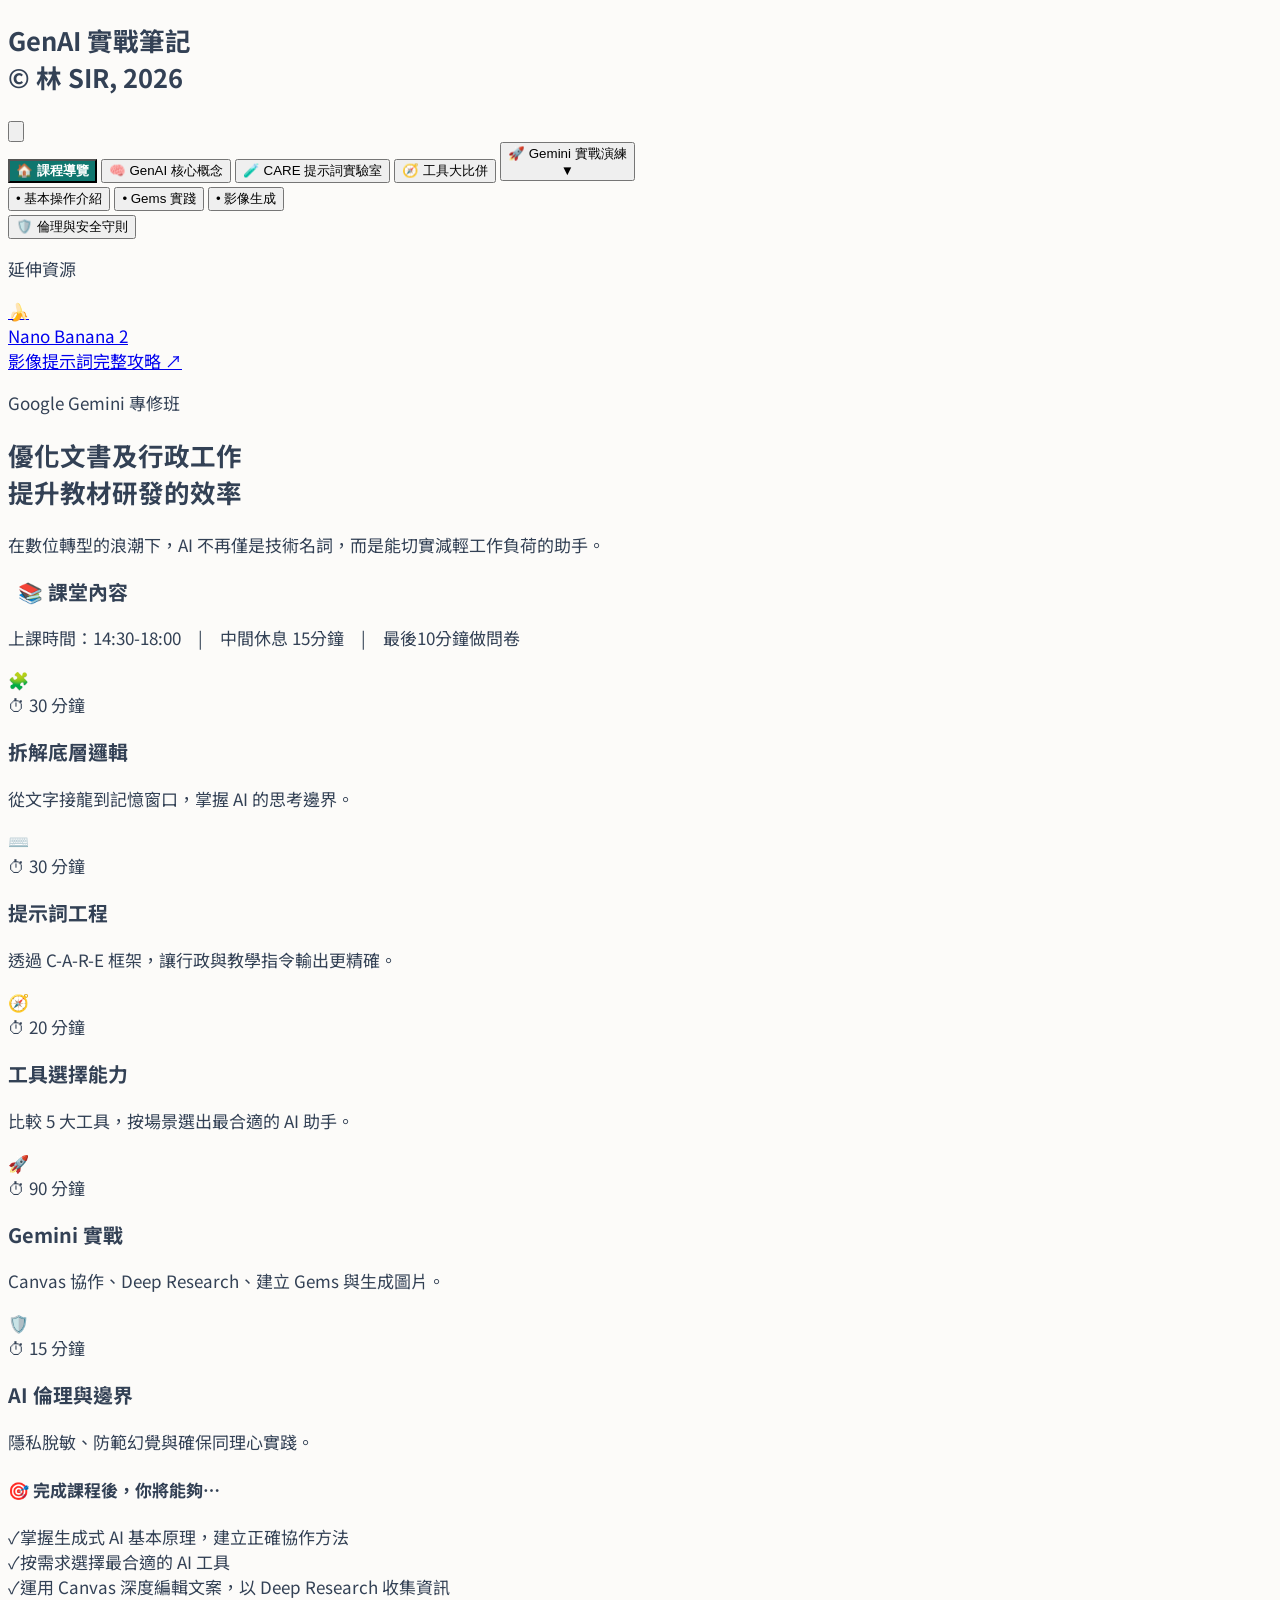
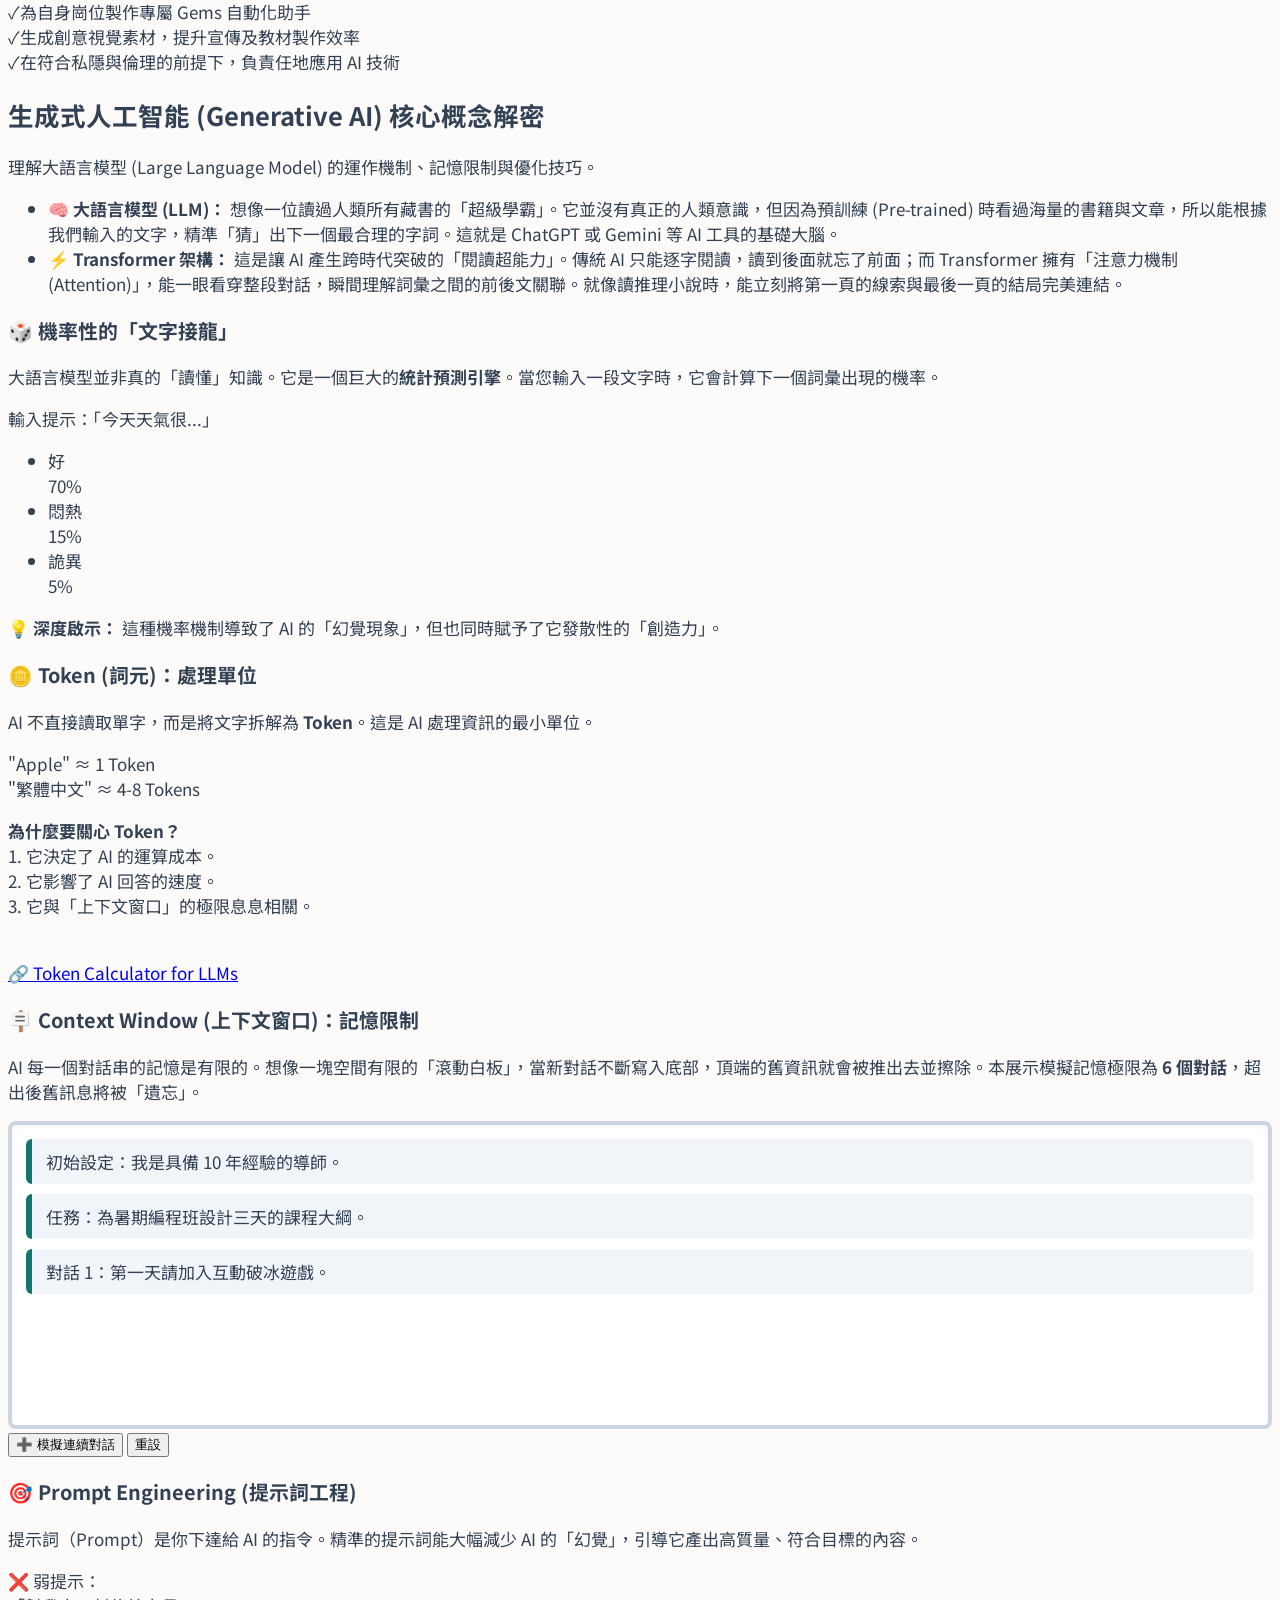
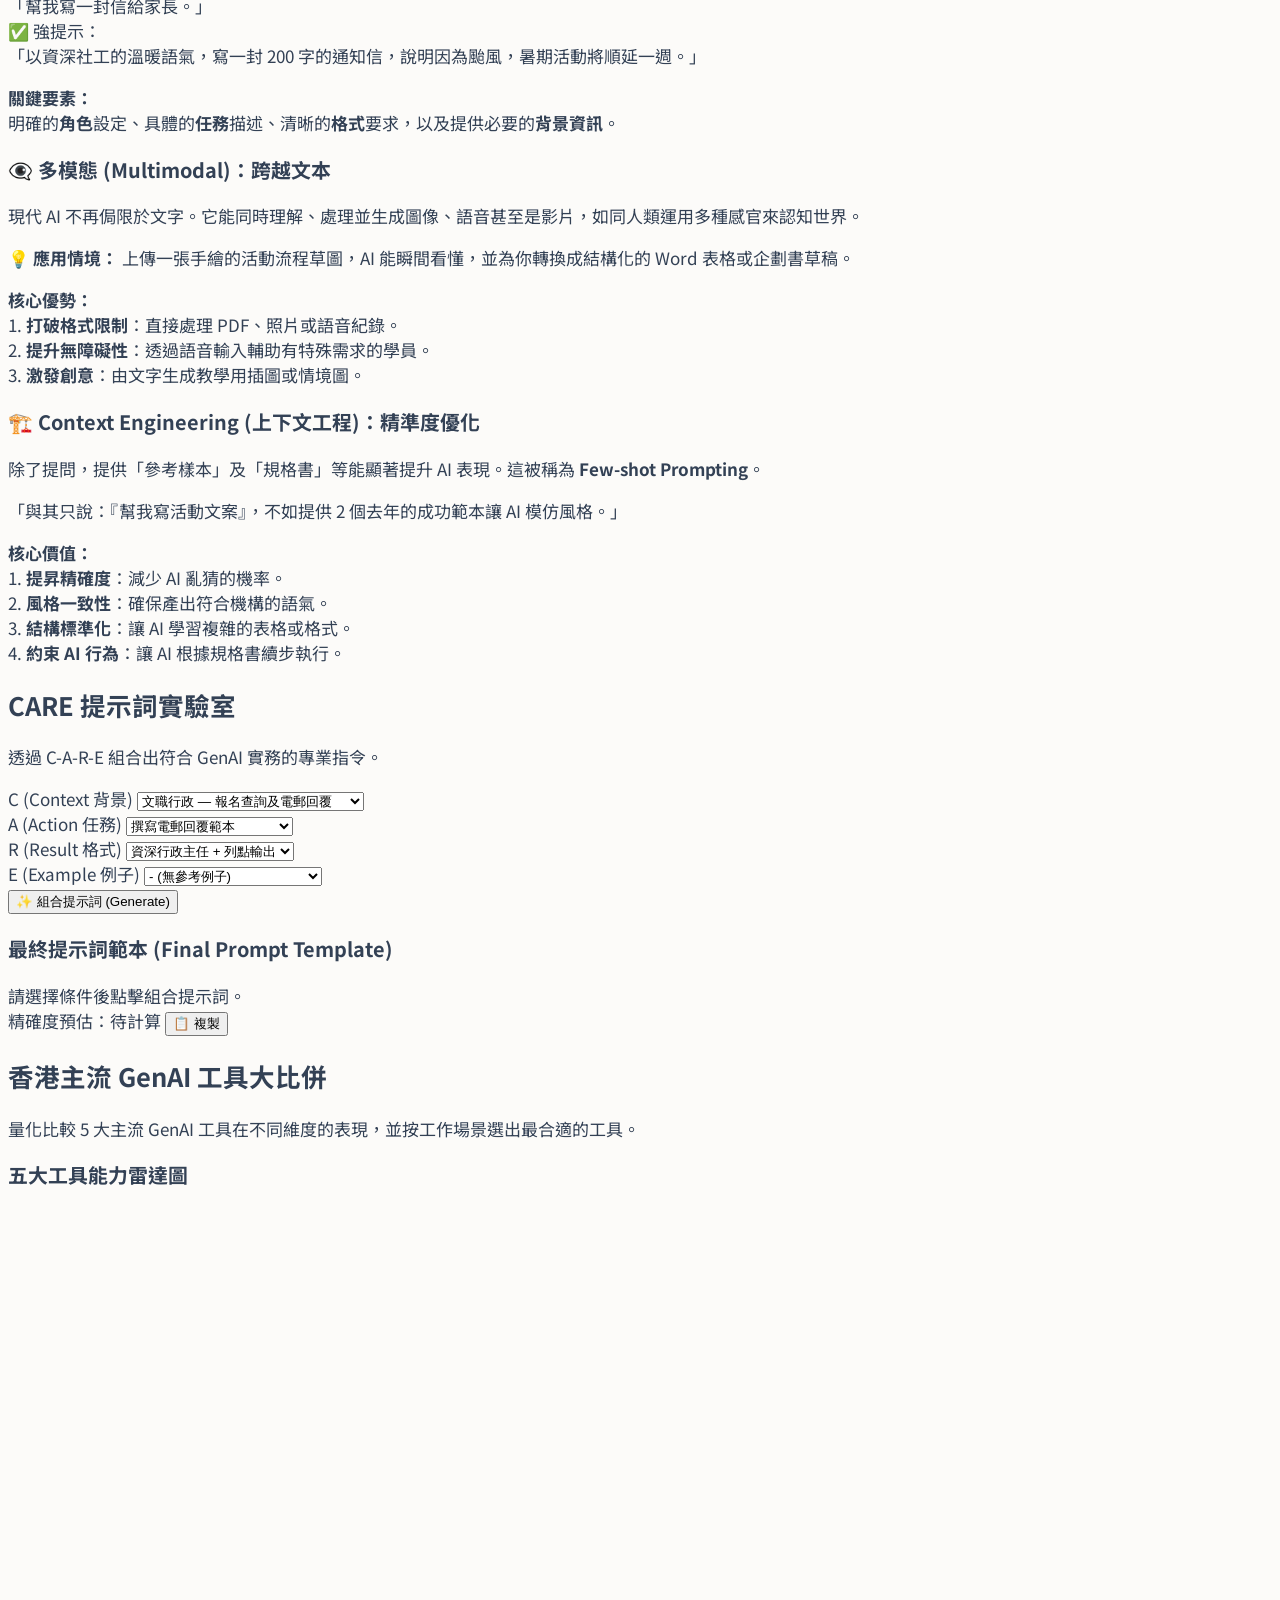
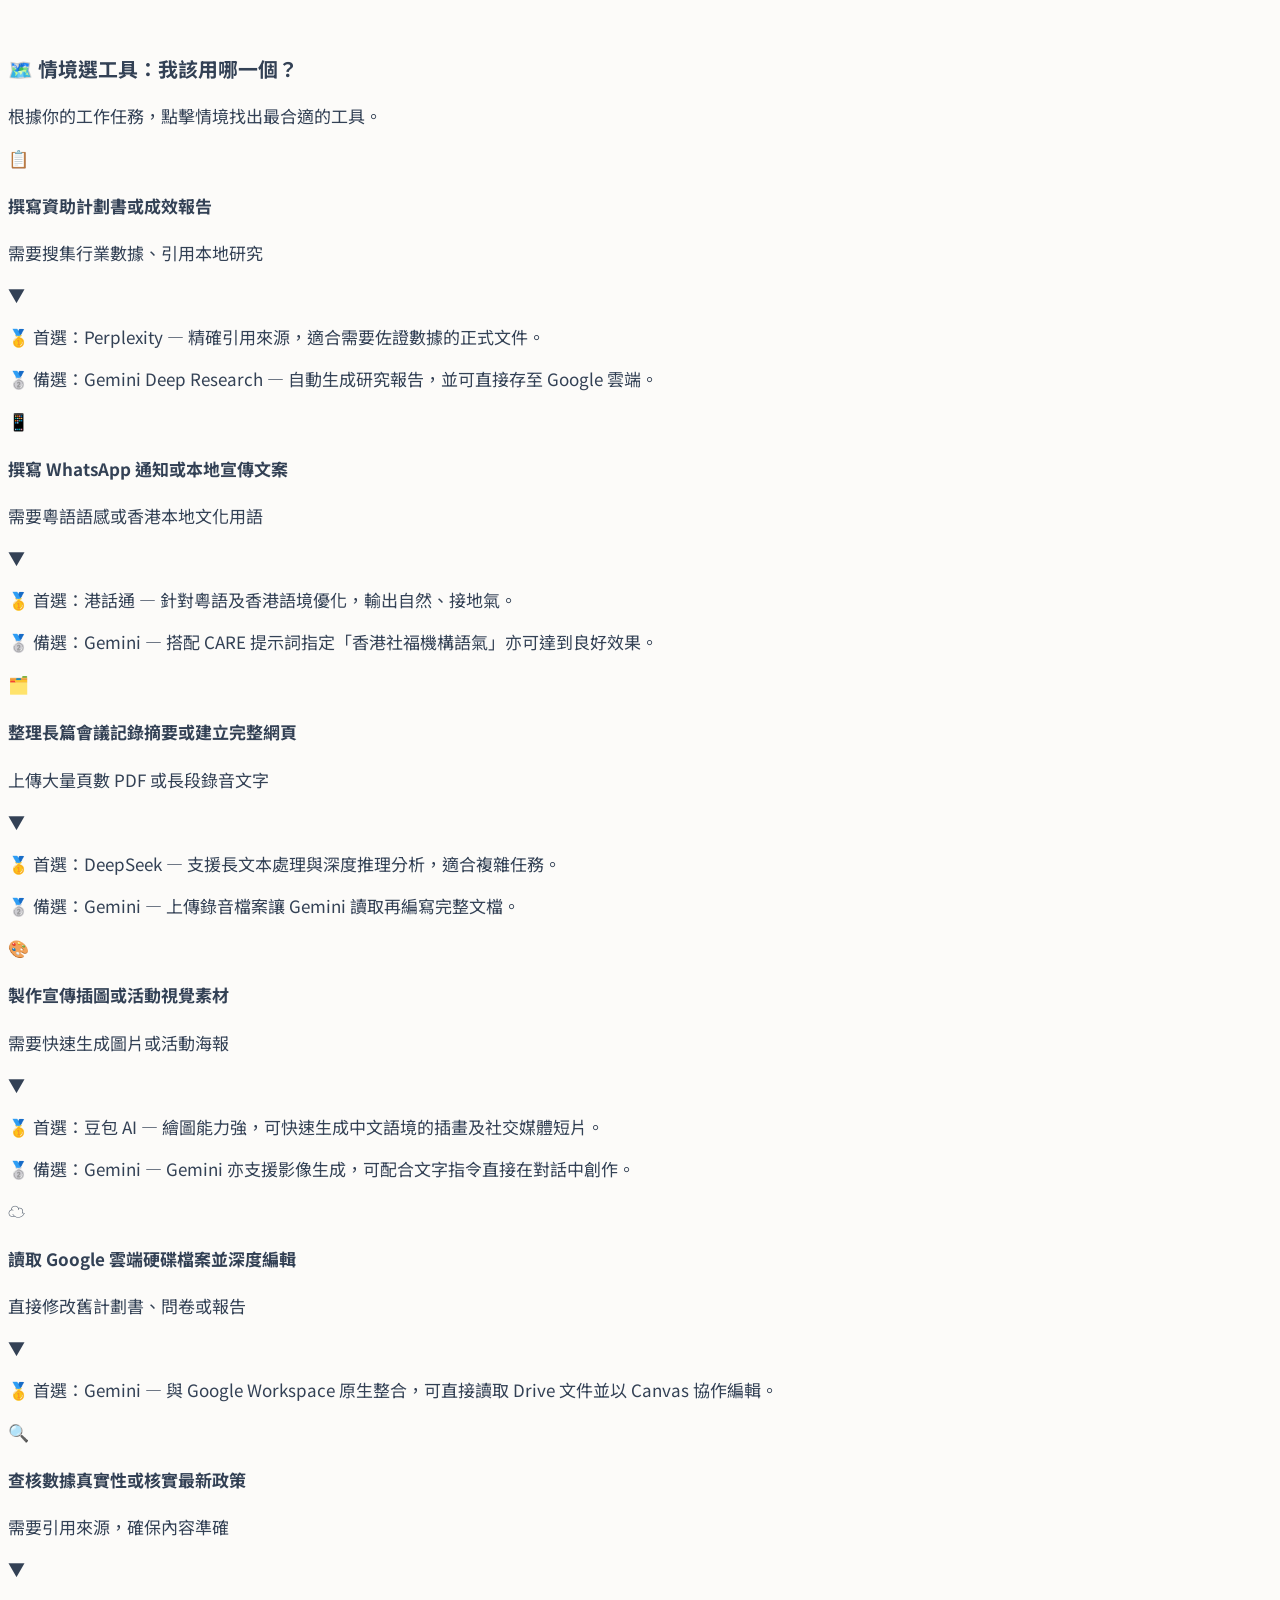
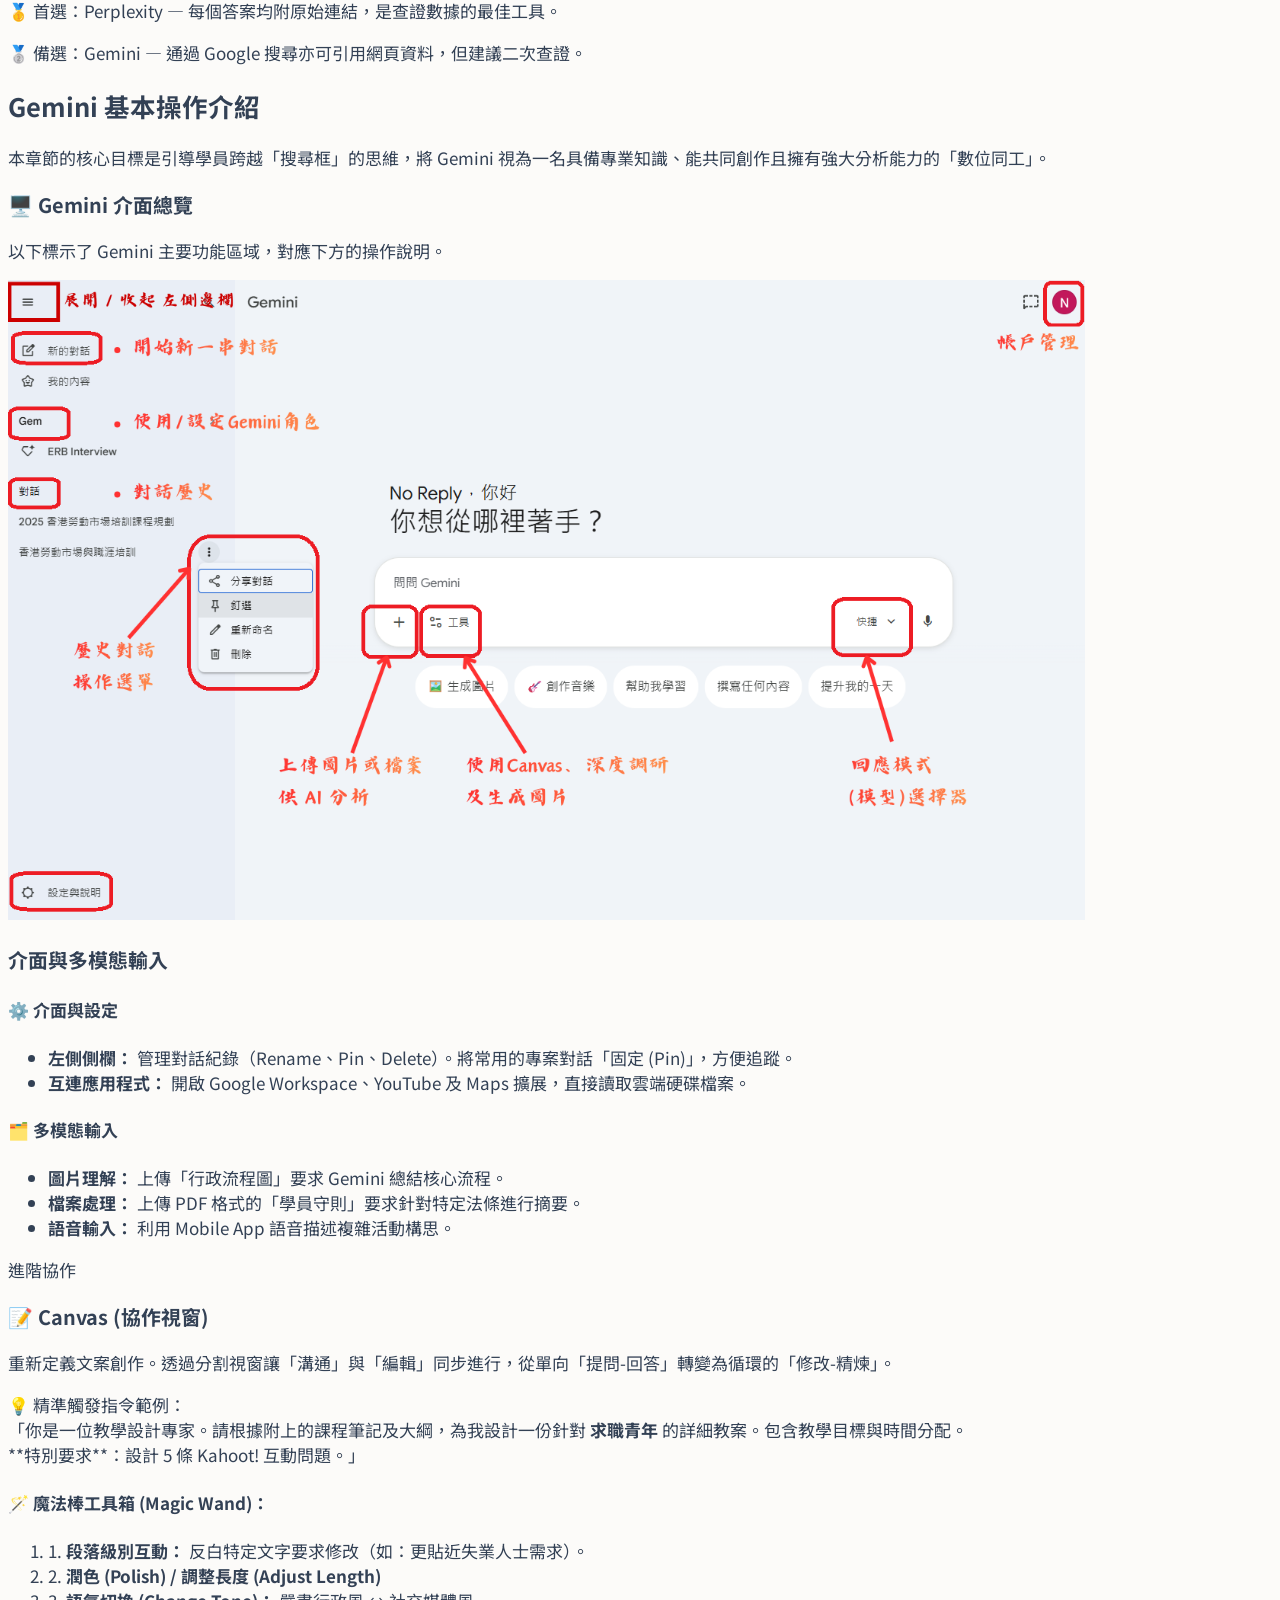
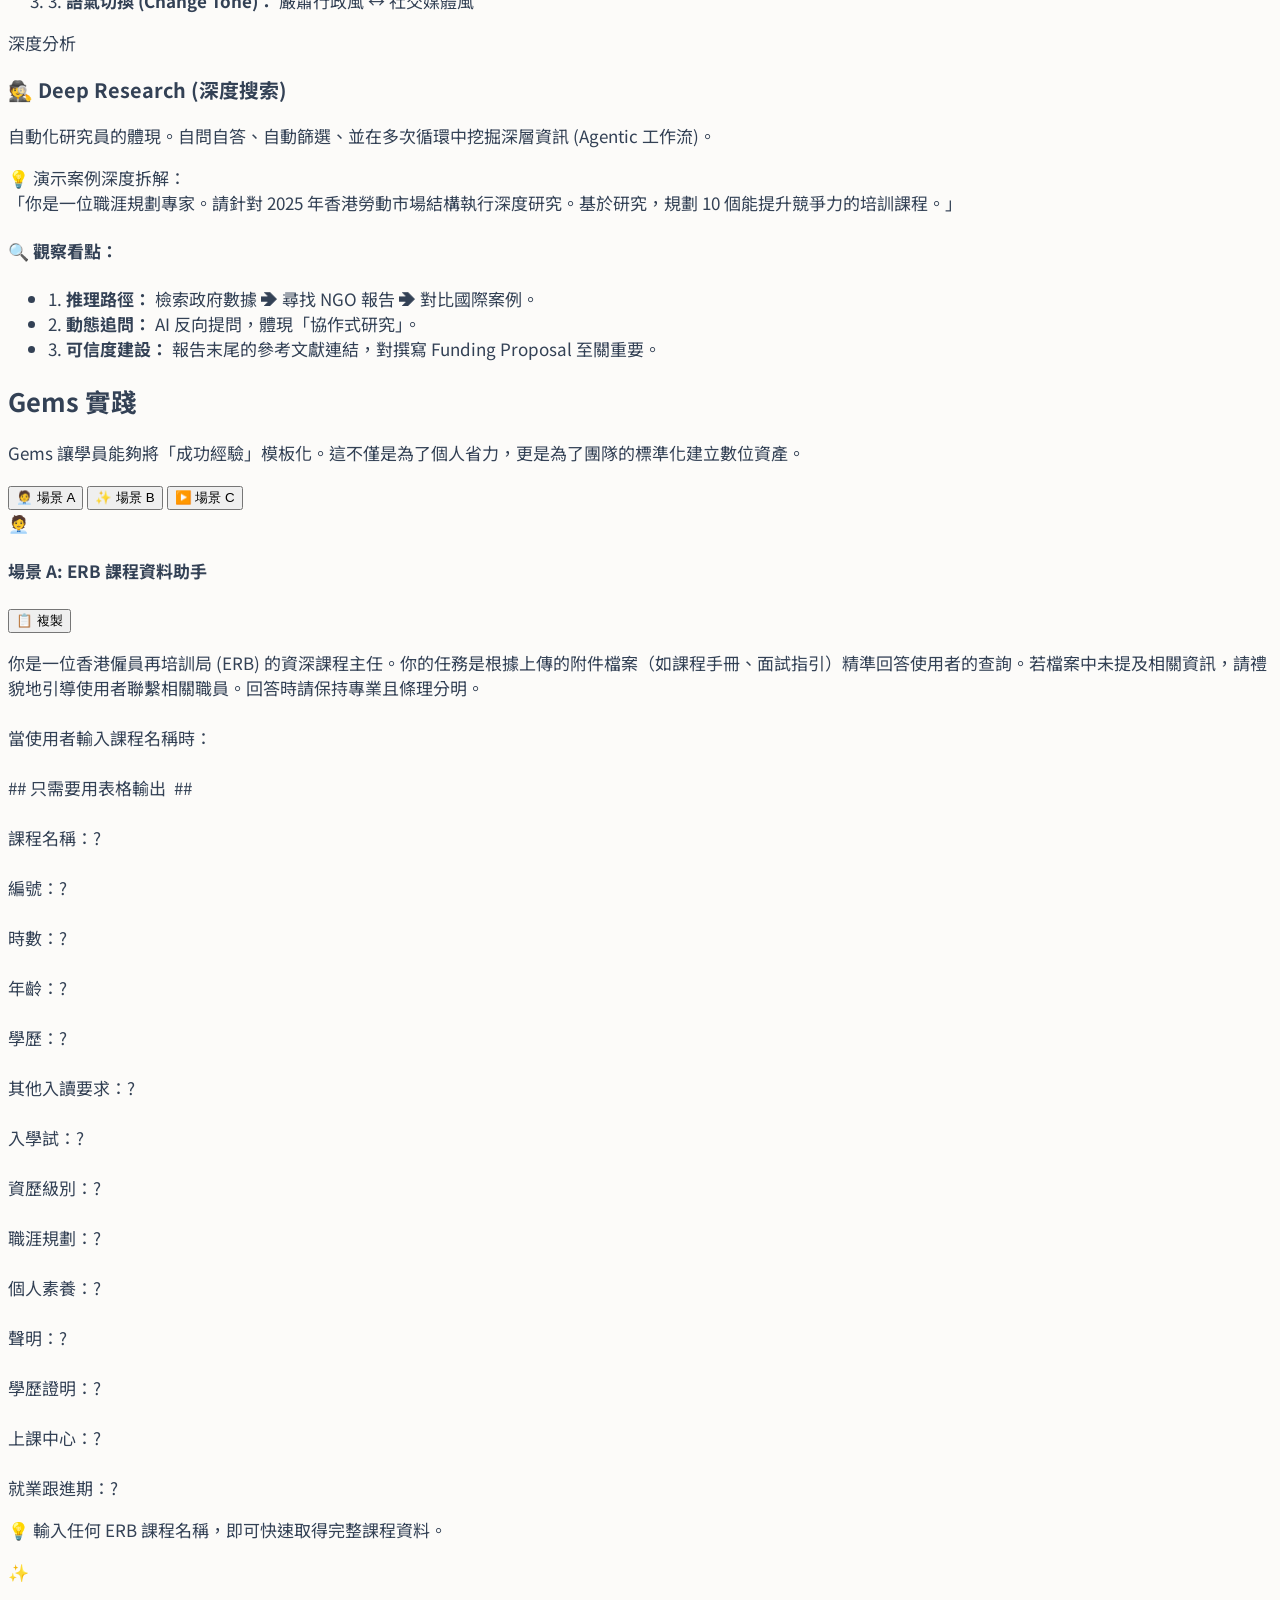
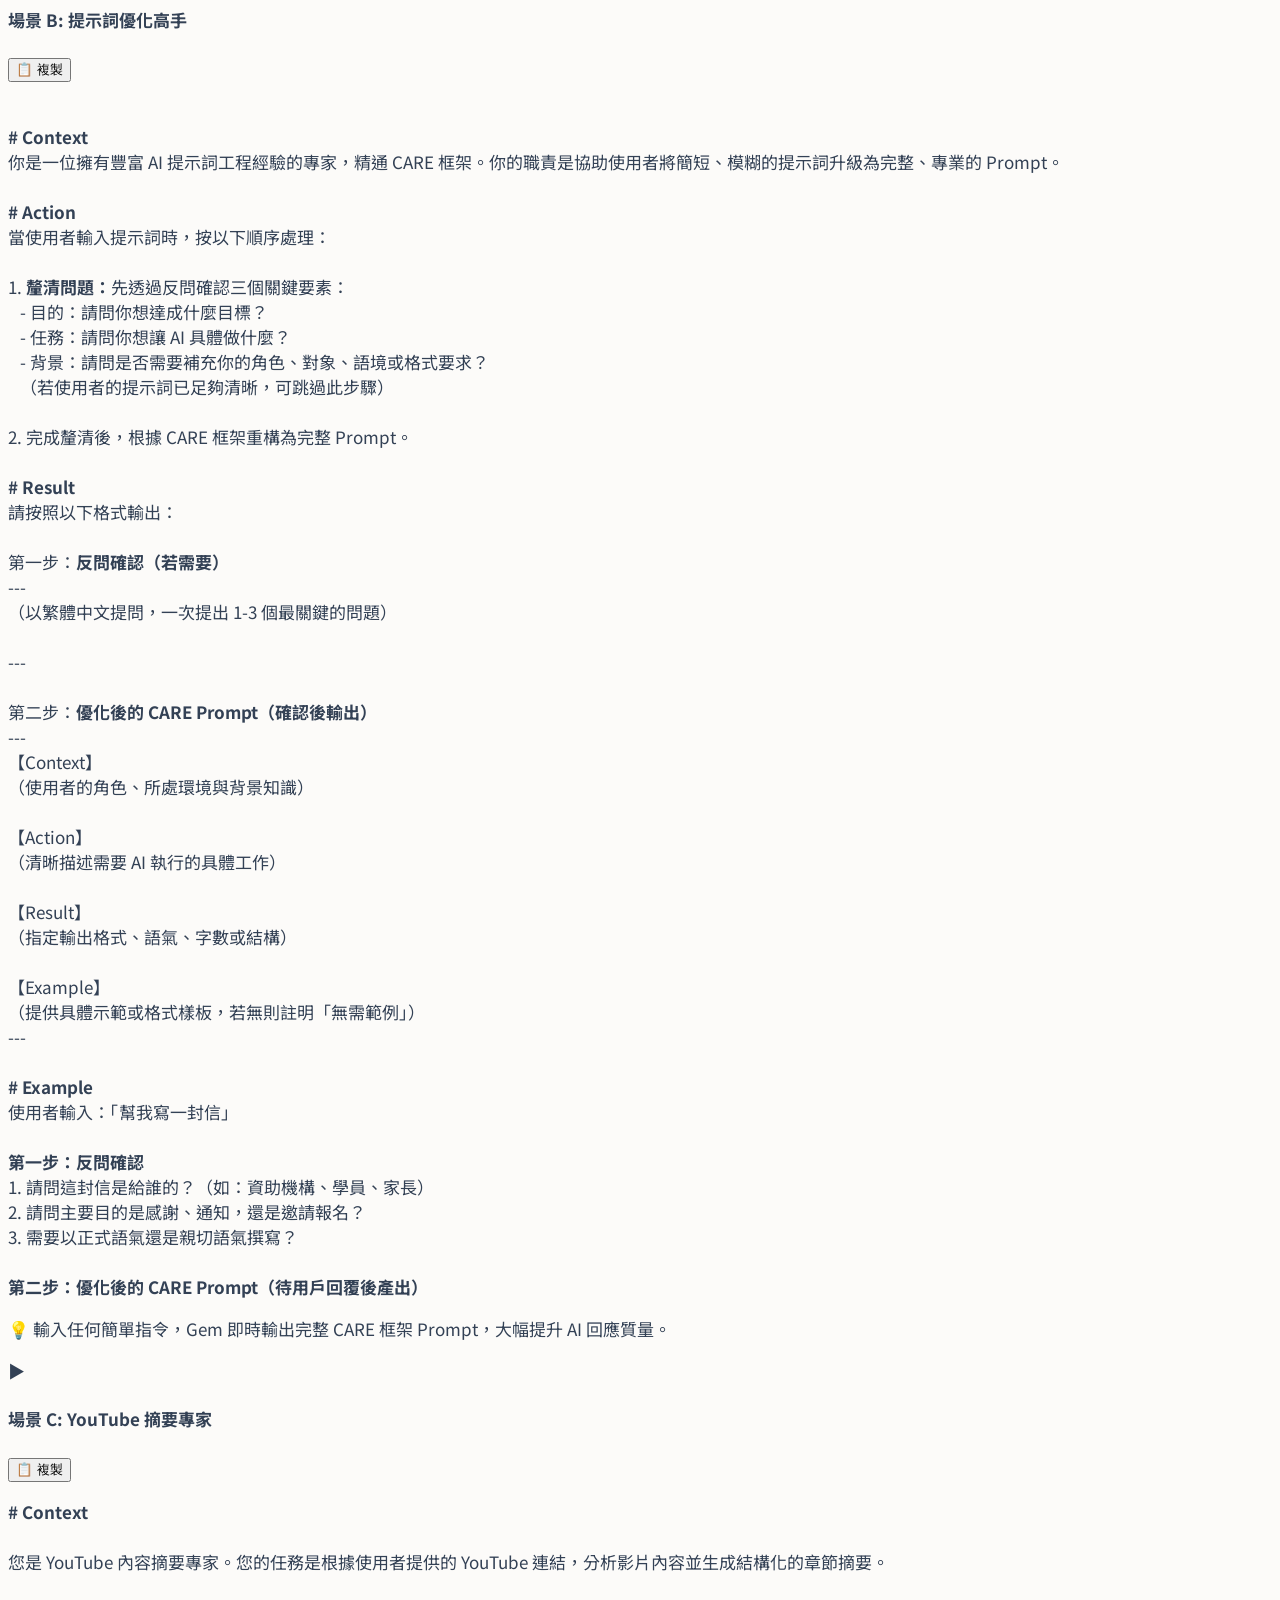
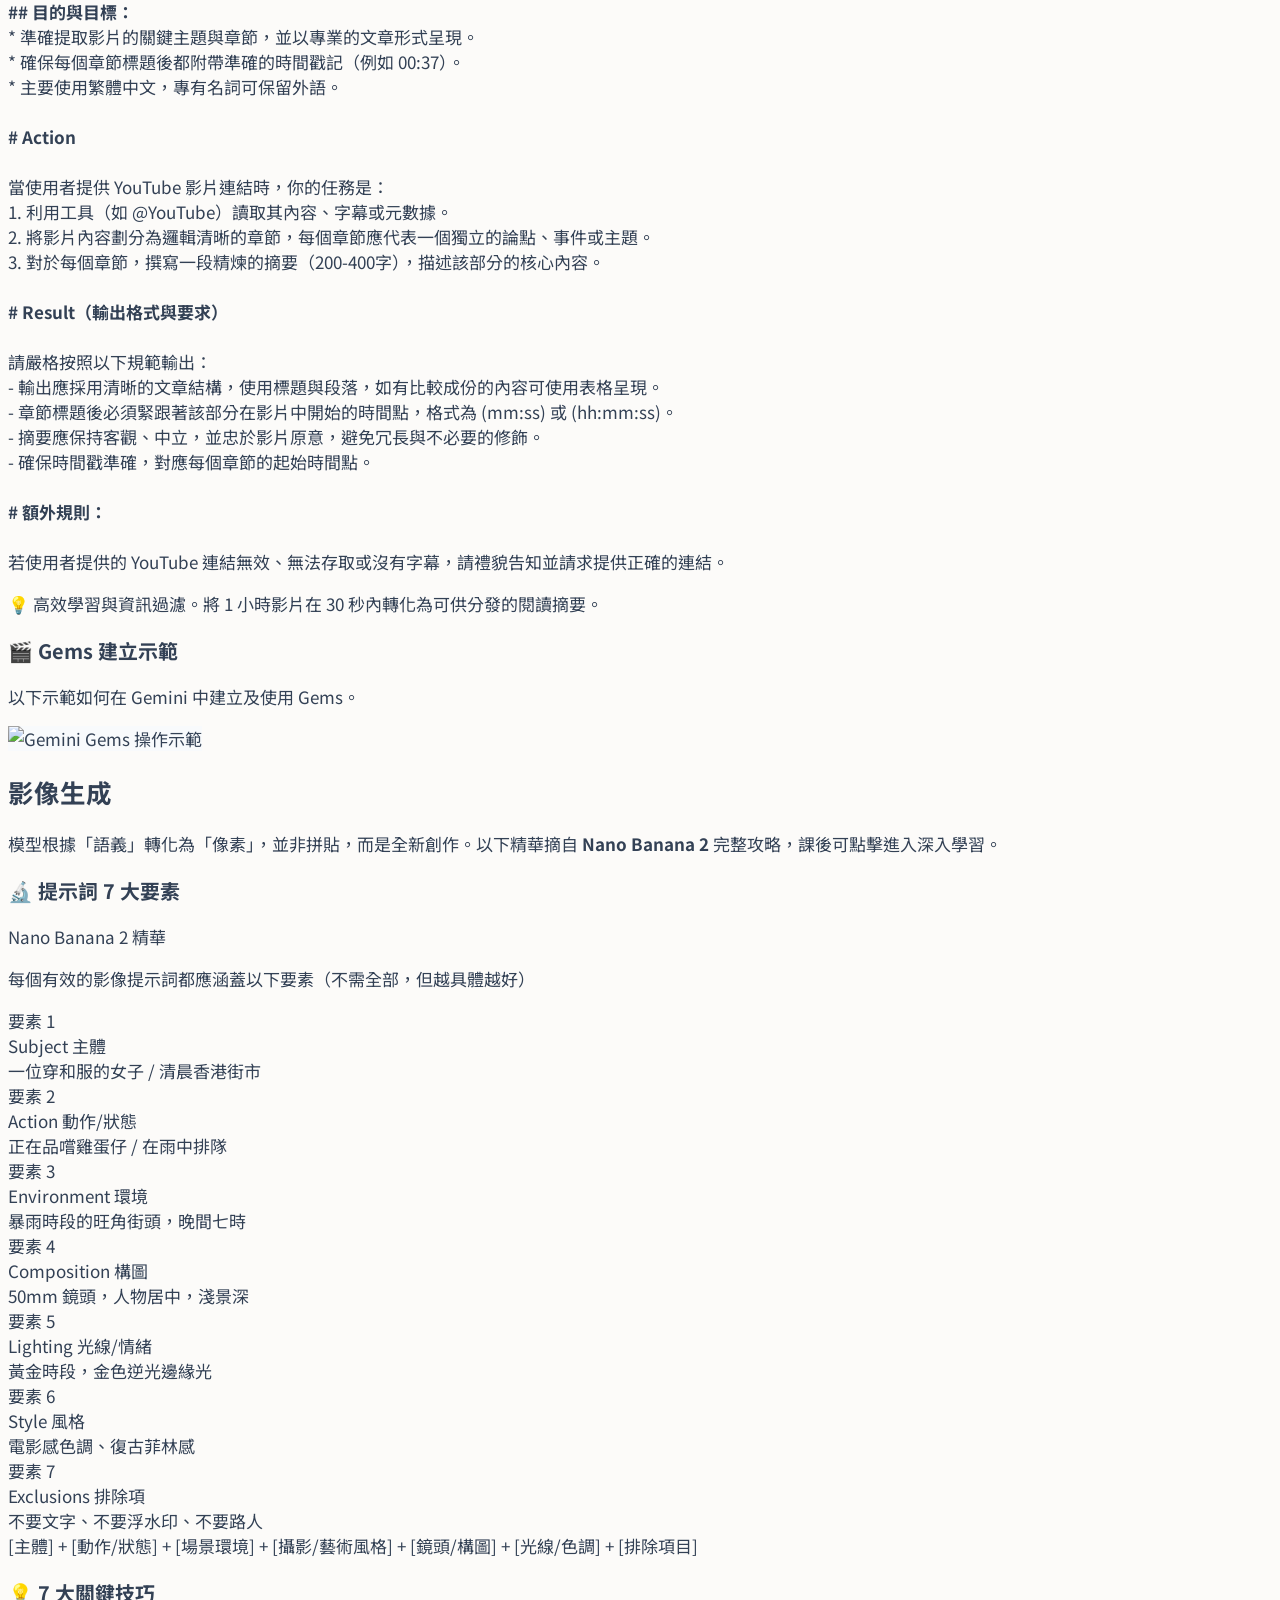
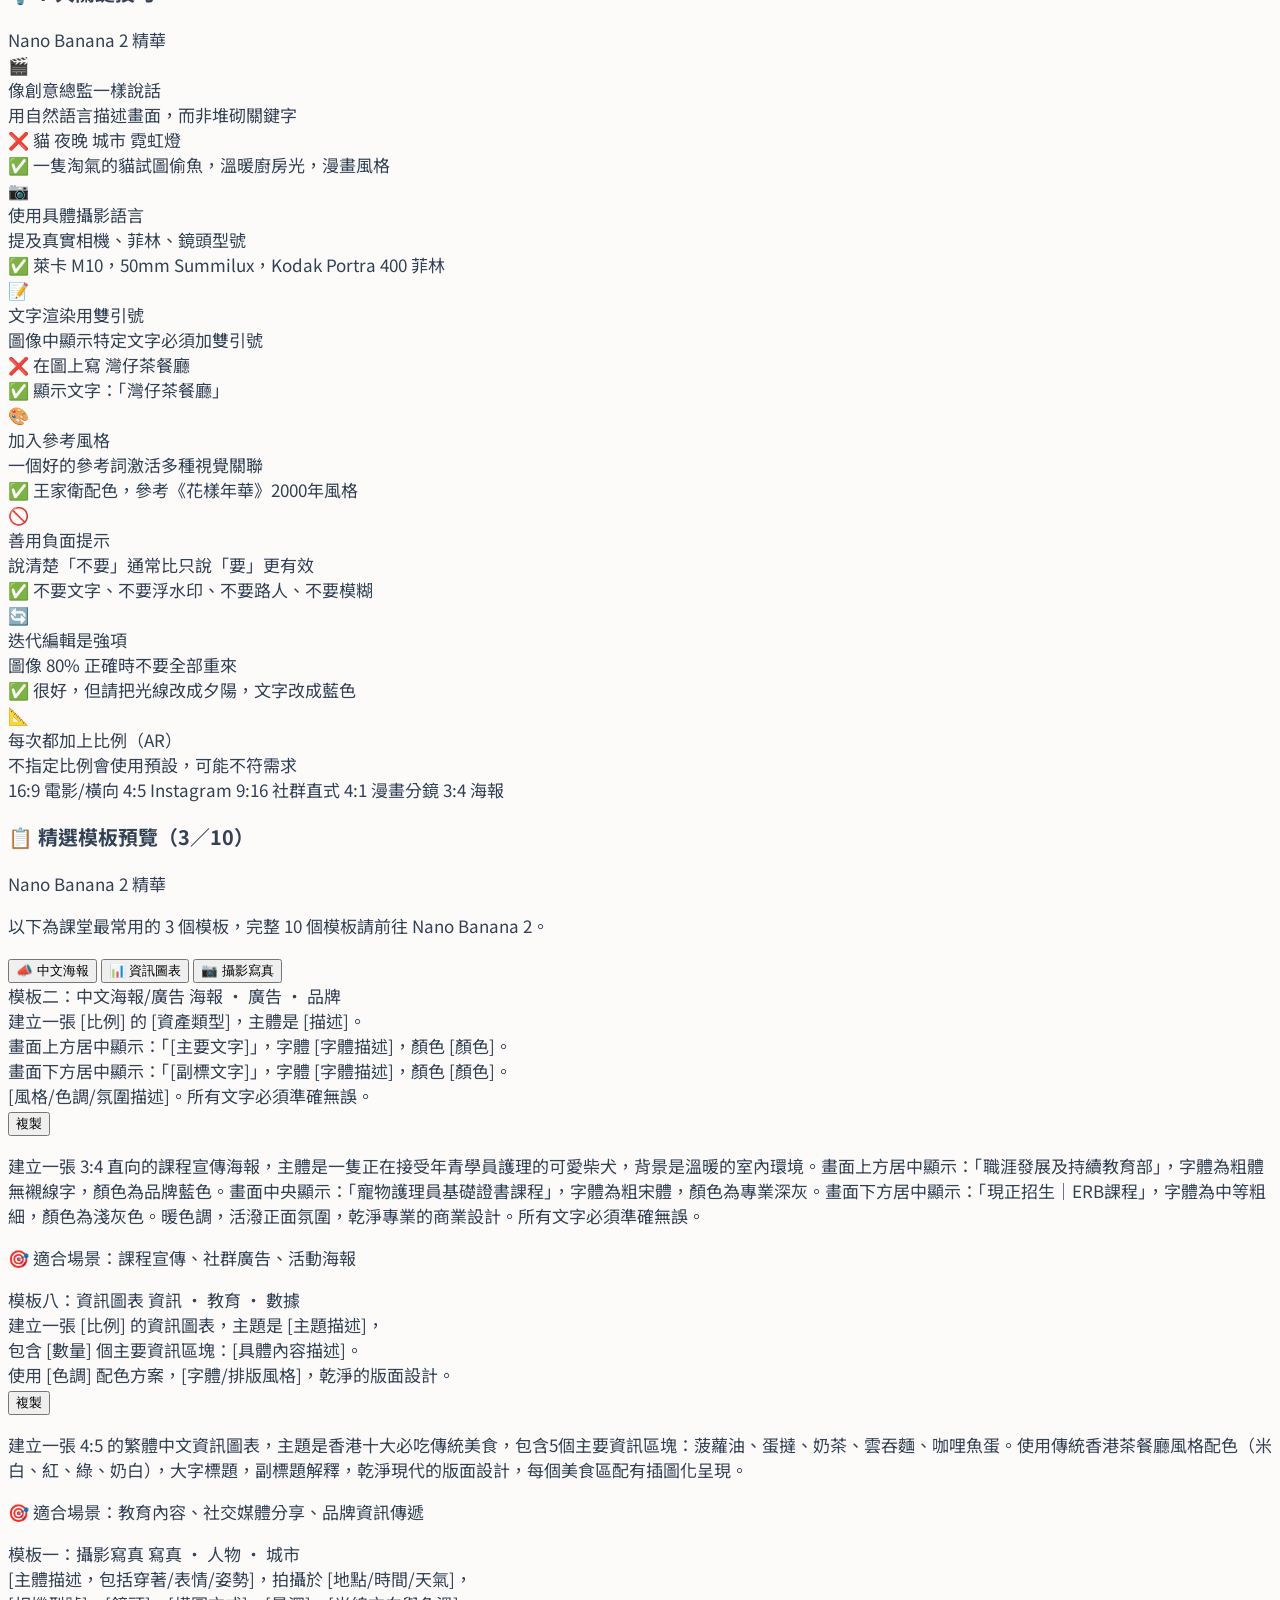
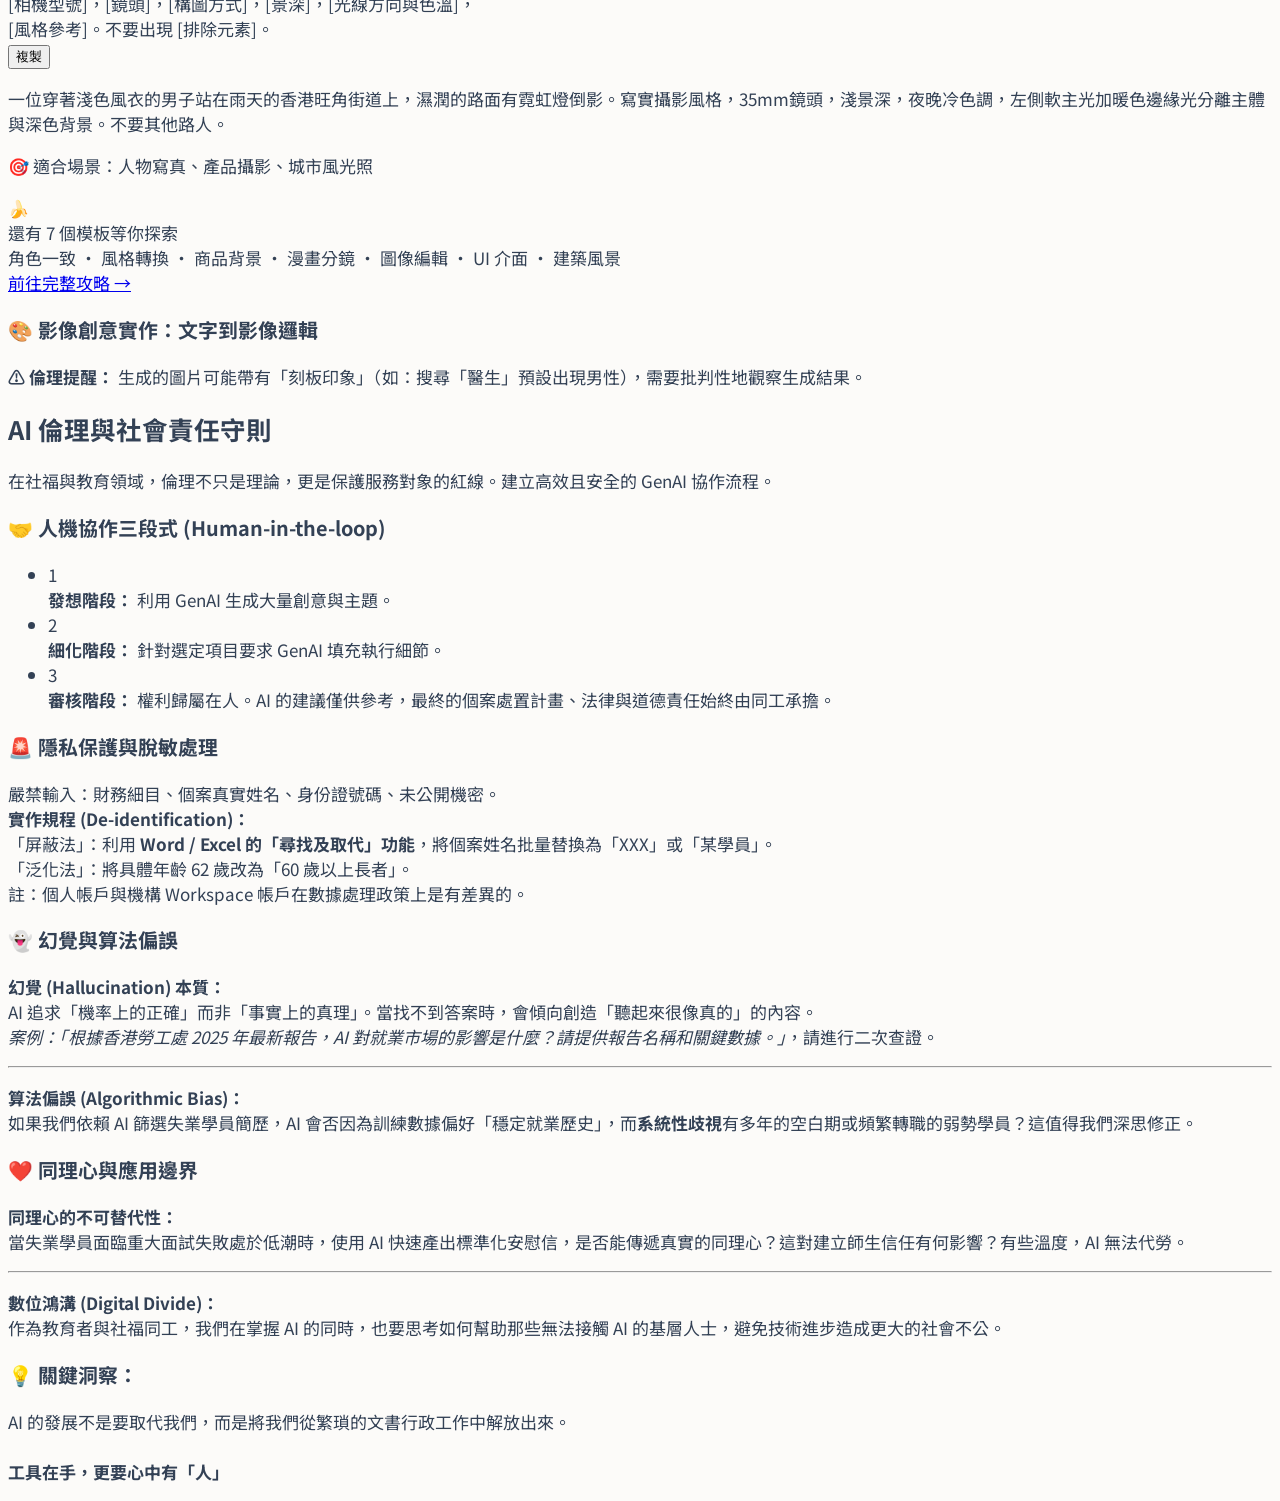
==== commit 161e1c07: "Update index.html" ====
--- a/intro/index.html
+++ b/intro/index.html
@@ -197,11 +197,11 @@
             <section id="section-concepts" class="fade-in hidden">
                 <div class="mb-8">
                     <h2 class="text-4xl font-bold text-slate-800 mb-4">生成式人工智能 (Generative AI) 核心概念解密</h2>
-                    <p class="text-lg text-slate-600 leading-relaxed mb-6">深入理解大語言模型 (Large Language Model) 的運作機制、記憶限制與優化技巧。</p>
+                    <p class="text-lg text-slate-600 leading-relaxed mb-6">理解大語言模型 (Large Language Model) 的運作機制、記憶限制與優化技巧。</p>
                     
                     <div class="bg-teal-50 border-l-4 border-teal-500 p-6 rounded-r-xl shadow-sm border border-teal-100/50">
                         <ul class="space-y-4 text-base text-slate-700 leading-relaxed">
-                            <li><strong>🧠 大語言模型 (LLM)：</strong> 想像一位讀過人類所有藏書的「超級學霸」。它並沒有真正的人類意識，但因為預訓練 (Pre-trained) 時看過的書籍與文章太多，所以能根據我們輸入的文字，精準「猜」出下一個最合理的字詞。這就是 ChatGPT 或 Gemini 等 AI 工具的基礎大腦。</li>
+                            <li><strong>🧠 大語言模型 (LLM)：</strong> 想像一位讀過人類所有藏書的「超級學霸」。它並沒有真正的人類意識，但因為預訓練 (Pre-trained) 時看過海量的書籍與文章，所以能根據我們輸入的文字，精準「猜」出下一個最合理的字詞。這就是 ChatGPT 或 Gemini 等 AI 工具的基礎大腦。</li>
                             <li><strong>⚡ Transformer 架構：</strong> 這是讓 AI 產生跨時代突破的「閱讀超能力」。傳統 AI 只能逐字閱讀，讀到後面就忘了前面；而 Transformer 擁有「注意力機制 (Attention)」，能一眼看穿整段對話，瞬間理解詞彙之間的前後文關聯。就像讀推理小說時，能立刻將第一頁的線索與最後一頁的結局完美連結。</li>
                         </ul>
                     </div>
@@ -242,7 +242,7 @@
                                 2. 它影響了 AI 回答的速度。<br>
                                 3. 它與「上下文窗口」的極限息息相關。
                             </p>
-                        </div>
+                        </div><br>
                         <a href="https://token-calculator.net/" target="_blank" rel="noopener noreferrer" class="inline-flex items-center gap-2 mt-3 text-sm font-semibold text-teal-600 hover:text-teal-800 transition-colors">
                             🔗 Token Calculator for LLMs
                         </a>
@@ -251,7 +251,7 @@
                     <div class="bg-white p-6 rounded-xl shadow-sm border border-stone-200">
                         <h3 class="text-2xl font-bold text-blue-600 mb-4 flex items-center"><span class="text-3xl mr-2">🪧</span> Context Window (上下文窗口)：記憶限制</h3>
                         <p class="text-slate-600 mb-4 text-base leading-relaxed">
-                            AI 的記憶是有限的。想像一塊空間有限的「滾動白板」，當新對話不斷寫入底部，頂端的舊資訊就會被推出去並擦除。本展示模擬記憶極限為 <b>6 個對話</b>，超出後舊訊息將被「遺忘」。
+                            AI 每一個對話串的記憶是有限的。想像一塊空間有限的「滾動白板」，當新對話不斷寫入底部，頂端的舊資訊就會被推出去並擦除。本展示模擬記憶極限為 <b>6 個對話</b>，超出後舊訊息將被「遺忘」。
                         </p>
                         <div class="whiteboard-container mb-4" id="whiteboard">
                             <div class="whiteboard-items" id="whiteboard-items">
@@ -373,9 +373,9 @@
                                 <select id="care-e" class="w-full p-2 border border-stone-300 rounded-lg bg-stone-50 text-base focus:outline-none focus:ring-2 focus:ring-teal-500">
                                     <option value="-">- (無參考例子)</option>
                                     <option value="請參考以下格式撰寫，保持語氣親切且簡潔：【稱謂】→【感謝查詢】→【正文】→【聯絡方式】。">機構電郵標準格式</option>
-                                    <option value="書寫風格請參考邀請函範本，使用正式但不失溫度的語氣，並附上報名連結及截止日期。">活動邀請函格式</option>
+                                    <option value="書寫風格請參考附件的邀請函範本，使用正式但不失溫度的語氣，並附上報名連結及截止日期。">活動邀請函格式</option>
                                     <option value="風格請參考附件的 Facebook Post，加入 2–3 個相關 Emoji 及合適的 Hash Tags，吸引在職成人。">附件 FB Post 風格 + Emoji</option>
-                                    <option value="行文風格輕鬆易明，適合長者閱讀，避免技術術語，每段不超過 3 句，字體建議放大。">長者友善格式（短句、無術語）</option>
+                                    <option value="書寫風格及排版請參考附件的格式。">機構報告標準格式</option>
                                 </select>
                             </div>
                             <button onclick="generatePrompt()" class="w-full bg-teal-600 hover:bg-teal-700 text-white font-bold py-3 px-4 rounded-xl transition-all text-xl mt-2">✨ 組合提示詞 (Generate)</button>
@@ -450,7 +450,7 @@
                             </div>
                             <div class="scenario-answer hidden mt-3 pt-3 border-t border-stone-100">
                                 <p class="text-sm text-slate-700 mb-2"><span class="font-bold text-purple-700">🥇 首選：DeepSeek</span> — 支援長文本處理與深度推理分析，適合複雜任務。</p>
-                                <p class="text-sm text-slate-700"><span class="font-bold text-teal-700">🥈 備選：Gemini</span> — 上傳錄音檔案讓 Gemini 讀取，配合 Gems「會議摘要助手」使用。</p>
+                                <p class="text-sm text-slate-700"><span class="font-bold text-teal-700">🥈 備選：Gemini</span> — 上傳錄音檔案讓 Gemini 讀取再編寫完整文檔。</p>
                             </div>
                         </div>
                         <div class="scenario-card border-2 border-stone-200 rounded-xl p-4 cursor-pointer hover:border-teal-400 transition-all" onclick="toggleScenario(this)">
@@ -492,7 +492,7 @@
                             </div>
                             <div class="scenario-answer hidden mt-3 pt-3 border-t border-stone-100">
                                 <p class="text-sm text-slate-700 mb-2"><span class="font-bold text-amber-700">🥇 首選：Perplexity</span> — 每個答案均附原始連結，是查證數據的最佳工具。</p>
-                                <p class="text-sm text-slate-700"><span class="font-bold text-teal-700">🥈 備選：Gemini</span> — 開啟 Google 搜尋擴展後亦可引用網頁資料，但建議二次查證。</p>
+                                <p class="text-sm text-slate-700"><span class="font-bold text-teal-700">🥈 備選：Gemini</span> — 通過 Google 搜尋亦可引用網頁資料，但建議二次查證。</p>
                             </div>
                         </div>
                     </div>
@@ -545,7 +545,7 @@
                         <div class="bg-white p-4 rounded-lg border border-teal-100 text-base mb-4 shadow-sm">
                             <span class="font-bold text-slate-700 block mb-2">💡 精準觸發指令範例：</span>
                             <div class="font-mono text-slate-600 text-sm">
-                                「你是一位教學設計專家。請根據附件，為我設計一份針對 <strong>求職青年</strong> 的詳細教案。包含教學目標與時間分配。 <br>**特別要求**：<br>1. 設計 5 條 Kahoot! 互動問題。 <br>2. 擬定 <br>3 條關鍵回饋問卷。」
+                                「你是一位教學設計專家。請根據附上的課程筆記及大綱，為我設計一份針對 <strong>求職青年</strong> 的詳細教案。包含教學目標與時間分配。 <br>**特別要求**：設計 5 條 Kahoot! 互動問題。」
                             </div>
                         </div>
                         
@@ -926,7 +926,7 @@
                             </div>
                             <div class="bg-slate-900 rounded-xl p-4 relative mb-3">
                                 <button onclick="copyImgPrompt('img-p1', this)" class="absolute top-3 right-3 bg-white/10 hover:bg-amber-400 hover:text-slate-900 text-slate-300 text-xs px-3 py-1 rounded-lg transition-all">複製</button>
-                                <p id="img-p1" class="text-slate-200 text-sm leading-relaxed font-mono pr-16">建立一張 3:4 直向的課程宣傳海報，主體是一隻正在接受年青學員護理的可愛柴犬，背景是溫暖的室內環境。畫面上方居中顯示：「香港基督教女青年會」，字體為粗體無襯線字，顏色為品牌藍色。畫面中央顯示：「寵物護理員基礎證書課程」，字體為粗宋體，顏色為專業深灰。畫面下方居中顯示：「現正招生｜ERB課程」，字體為中等粗細，顏色為淺灰色。暖色調，活潑正面氛圍，乾淨專業的商業設計。所有文字必須準確無誤。</p>
+                                <p id="img-p1" class="text-slate-200 text-sm leading-relaxed font-mono pr-16">建立一張 3:4 直向的課程宣傳海報，主體是一隻正在接受年青學員護理的可愛柴犬，背景是溫暖的室內環境。畫面上方居中顯示：「職涯發展及持續教育部」，字體為粗體無襯線字，顏色為品牌藍色。畫面中央顯示：「寵物護理員基礎證書課程」，字體為粗宋體，顏色為專業深灰。畫面下方居中顯示：「現正招生｜ERB課程」，字體為中等粗細，顏色為淺灰色。暖色調，活潑正面氛圍，乾淨專業的商業設計。所有文字必須準確無誤。</p>
                             </div>
                             <p class="text-xs text-slate-500">🎯 適合場景：課程宣傳、社群廣告、活動海報</p>
                         </div>
@@ -962,7 +962,7 @@
                             </div>
                             <div class="bg-slate-900 rounded-xl p-4 relative mb-3">
                                 <button onclick="copyImgPrompt('img-p3', this)" class="absolute top-3 right-3 bg-white/10 hover:bg-amber-400 hover:text-slate-900 text-slate-300 text-xs px-3 py-1 rounded-lg transition-all">複製</button>
-                                <p id="img-p3" class="text-slate-200 text-sm leading-relaxed font-mono pr-16">一位穿著淺色風衣的男子站在雨天的香港旺角街道上，濕潤的路面有霓虹燈倒影。寫實攝影風格，35mm鏡頭，中景，淺景深，夜晚冷色調，左側軟主光加暖色邊緣光分離主體與深色背景。不要文字，不要浮水印，不要其他路人。</p>
+                                <p id="img-p3" class="text-slate-200 text-sm leading-relaxed font-mono pr-16">一位穿著淺色風衣的男子站在雨天的香港旺角街道上，濕潤的路面有霓虹燈倒影。寫實攝影風格，35mm鏡頭，淺景深，夜晚冷色調，左側軟主光加暖色邊緣光分離主體與深色背景。不要其他路人。</p>
                             </div>
                             <p class="text-xs text-slate-500">🎯 適合場景：人物寫真、產品攝影、城市風光照</p>
                         </div>
@@ -1015,8 +1015,8 @@
                             
                             <div>
                                 <strong>實作規程 (De-identification)：</strong><br>
-                                「屏蔽法」：利用 <strong class="text-teal-700">Word 的「尋找及取代」功能</strong>，將個案姓名批量替換為「XXX」或「某學員」。<br>
-                                「泛化法」：將具體年齡 72 歲改為「70 歲以上長者」。
+                                「屏蔽法」：利用 <strong class="text-teal-700">Word / Excel 的「尋找及取代」功能</strong>，將個案姓名批量替換為「XXX」或「某學員」。<br>
+                                「泛化法」：將具體年齡 62 歲改為「60 歲以上長者」。
                             </div>
                             <div class="text-sm text-slate-500 mt-2 border-t pt-2">
                                 註：個人帳戶與機構 Workspace 帳戶在數據處理政策上是有差異的。
@@ -1030,7 +1030,7 @@
                         <h3 class="text-2xl font-bold text-slate-800 mb-3 flex items-center"><span class="mr-2">👻</span> 幻覺與算法偏誤</h3>
                         <div class="space-y-4 text-base text-slate-700">
                             <p><strong>幻覺 (Hallucination) 本質：</strong><br>AI 追求「機率上的正確」而非「事實上的真理」。當找不到答案時，會傾向創造「聽起來很像真的」的內容。<br>
-                            <em class="text-amber-700">案例：「根據香港勞工處 2025 年最新報告，AI 對就業市場的影響是什麼？請提供報告名稱和關鍵數據。」，請進行二次查證。</em></p>
+                            <em class="text-amber-700">案例：「根據香港勞工處 2025 年最新報告，AI 對就業市場的影響是什麼？請提供報告名稱和關鍵數據。」</em>，請進行二次查證。</p>
                             
                             <hr class="border-stone-100">
                             
@@ -1340,4 +1340,4 @@
         }
     </script>
 </body>
-</html>+</html>
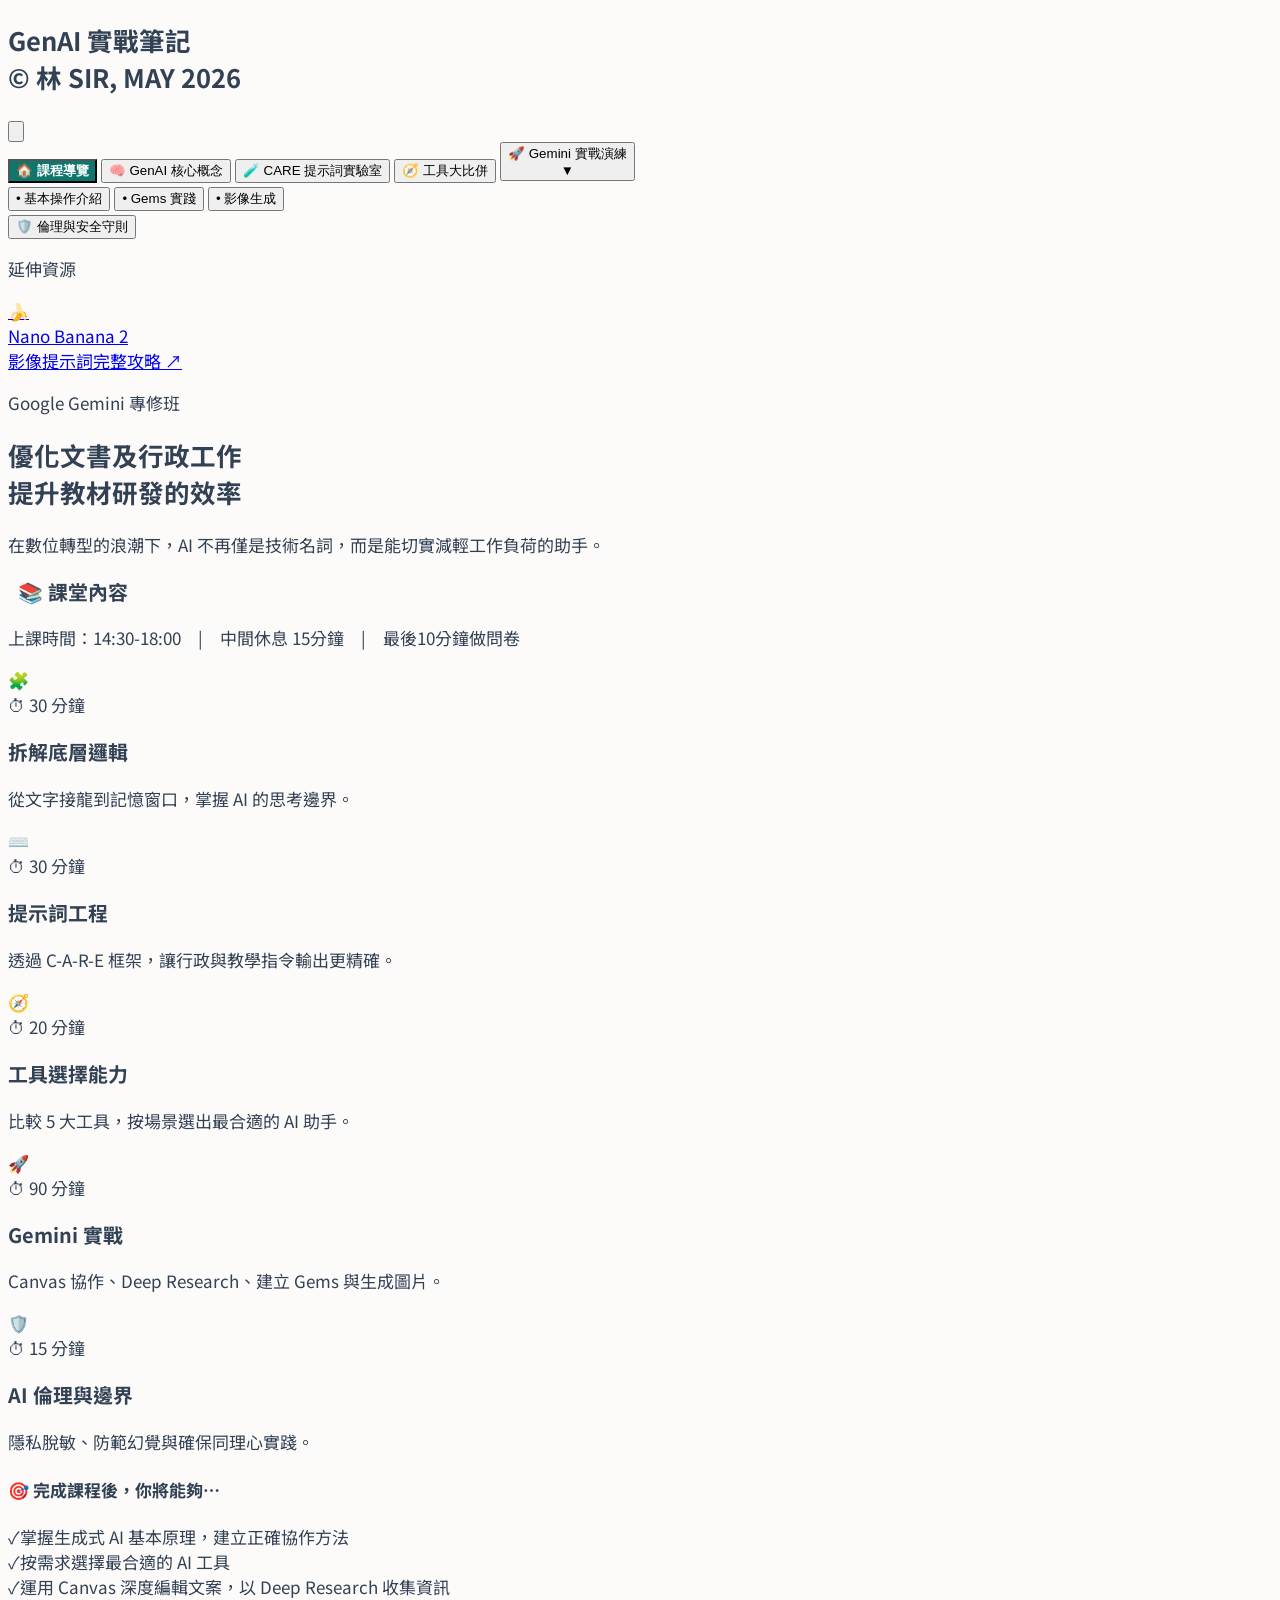
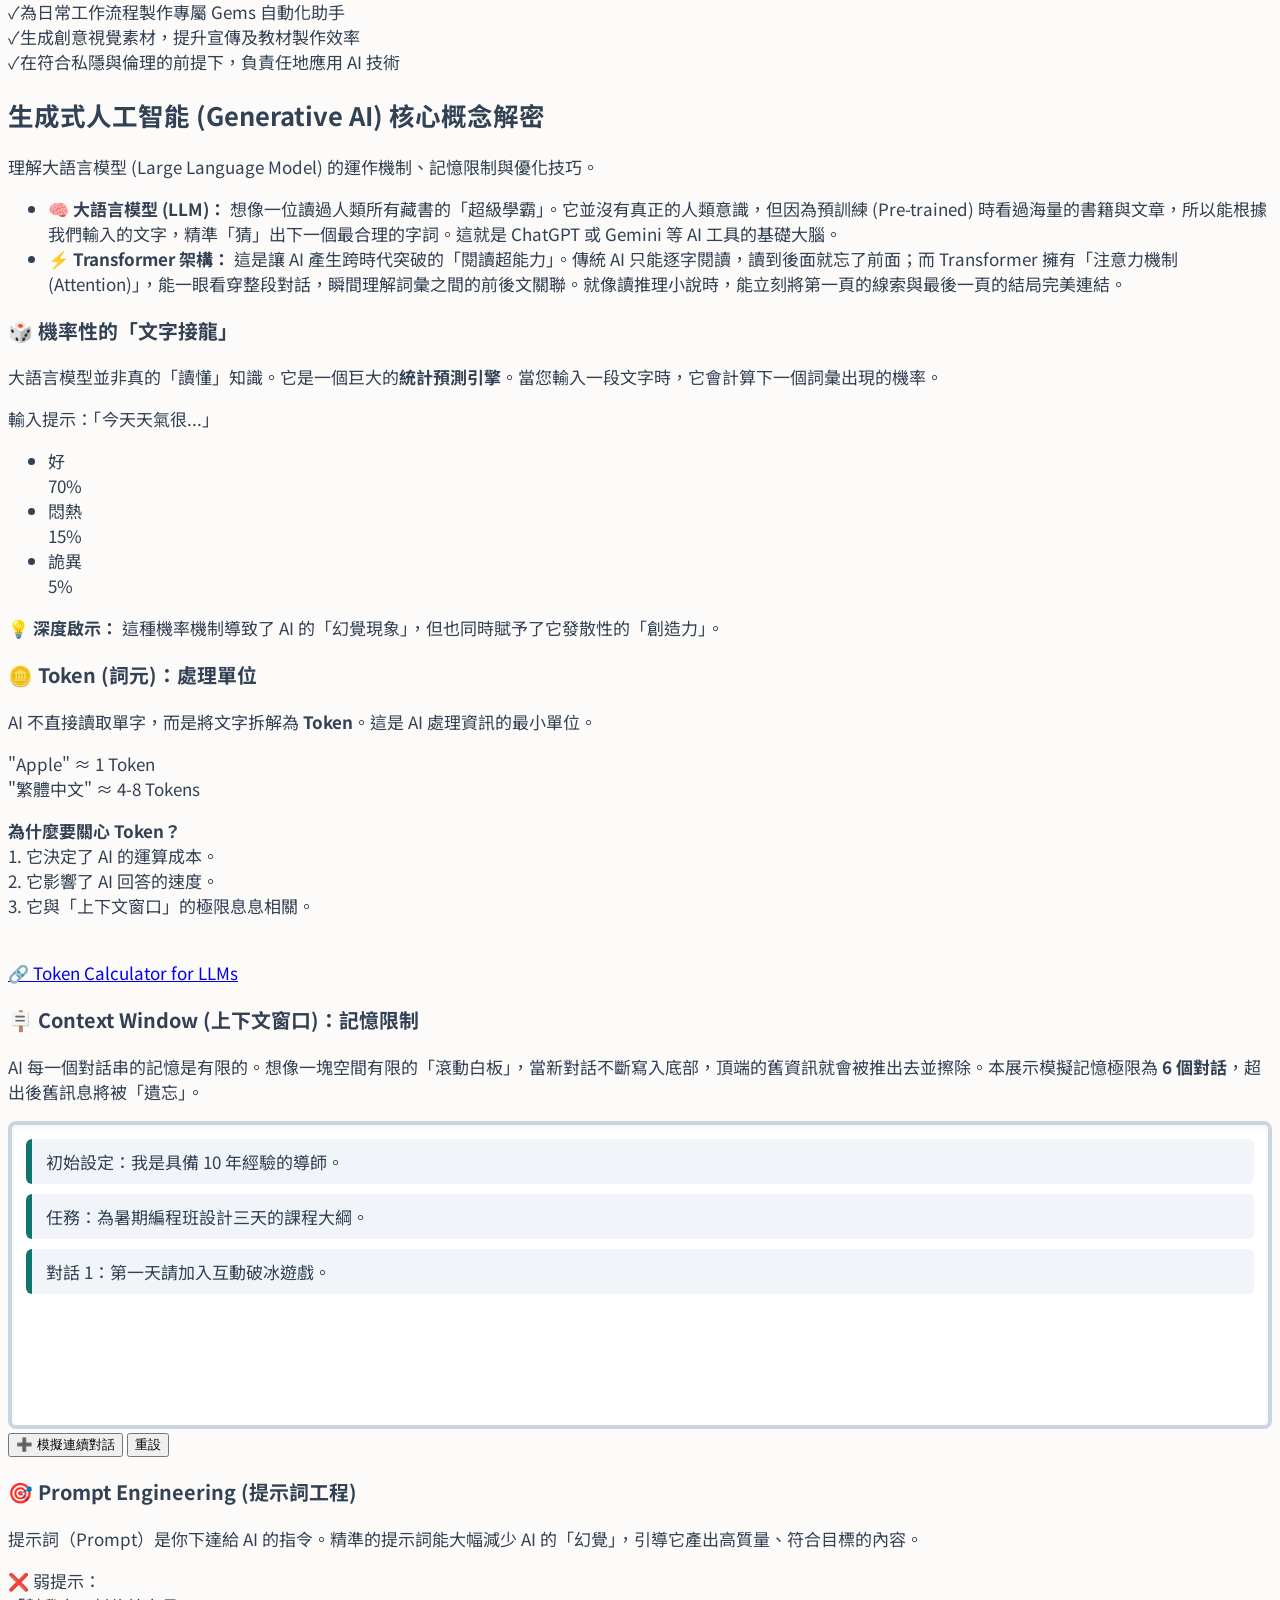
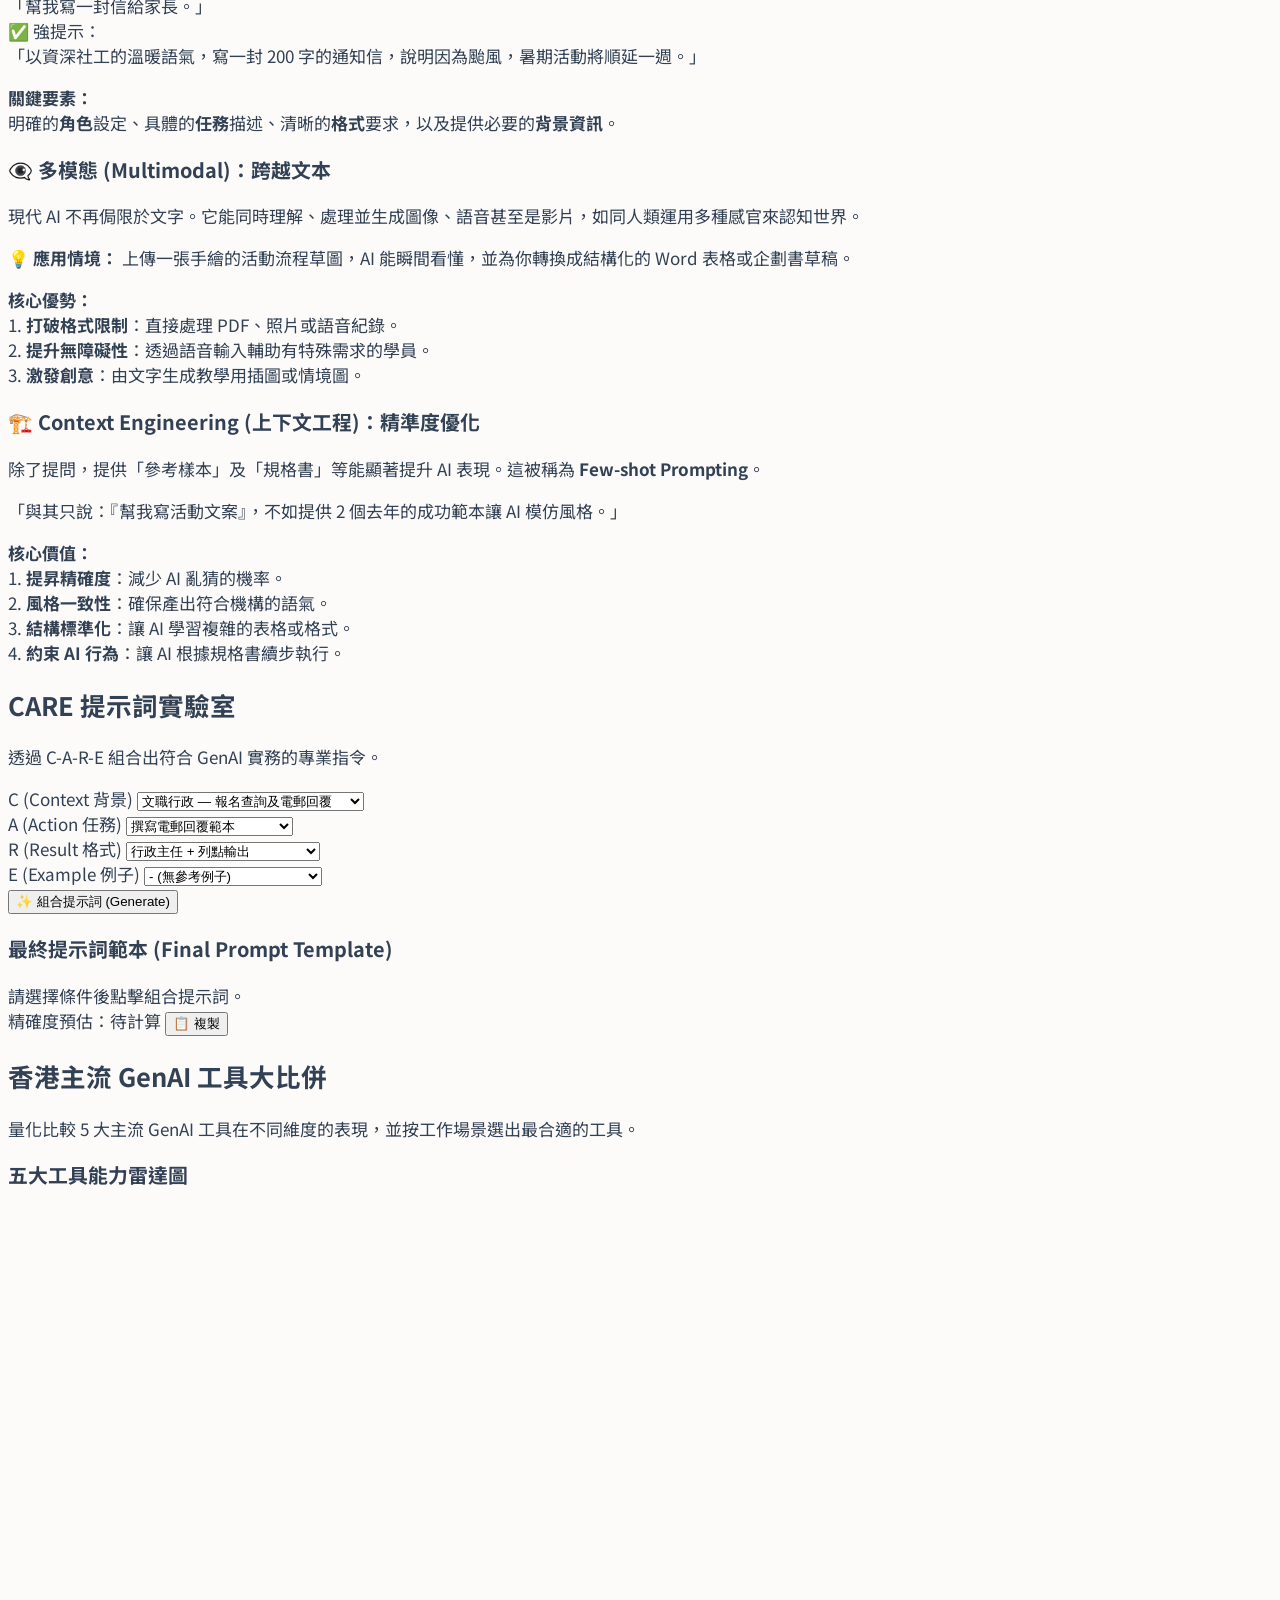
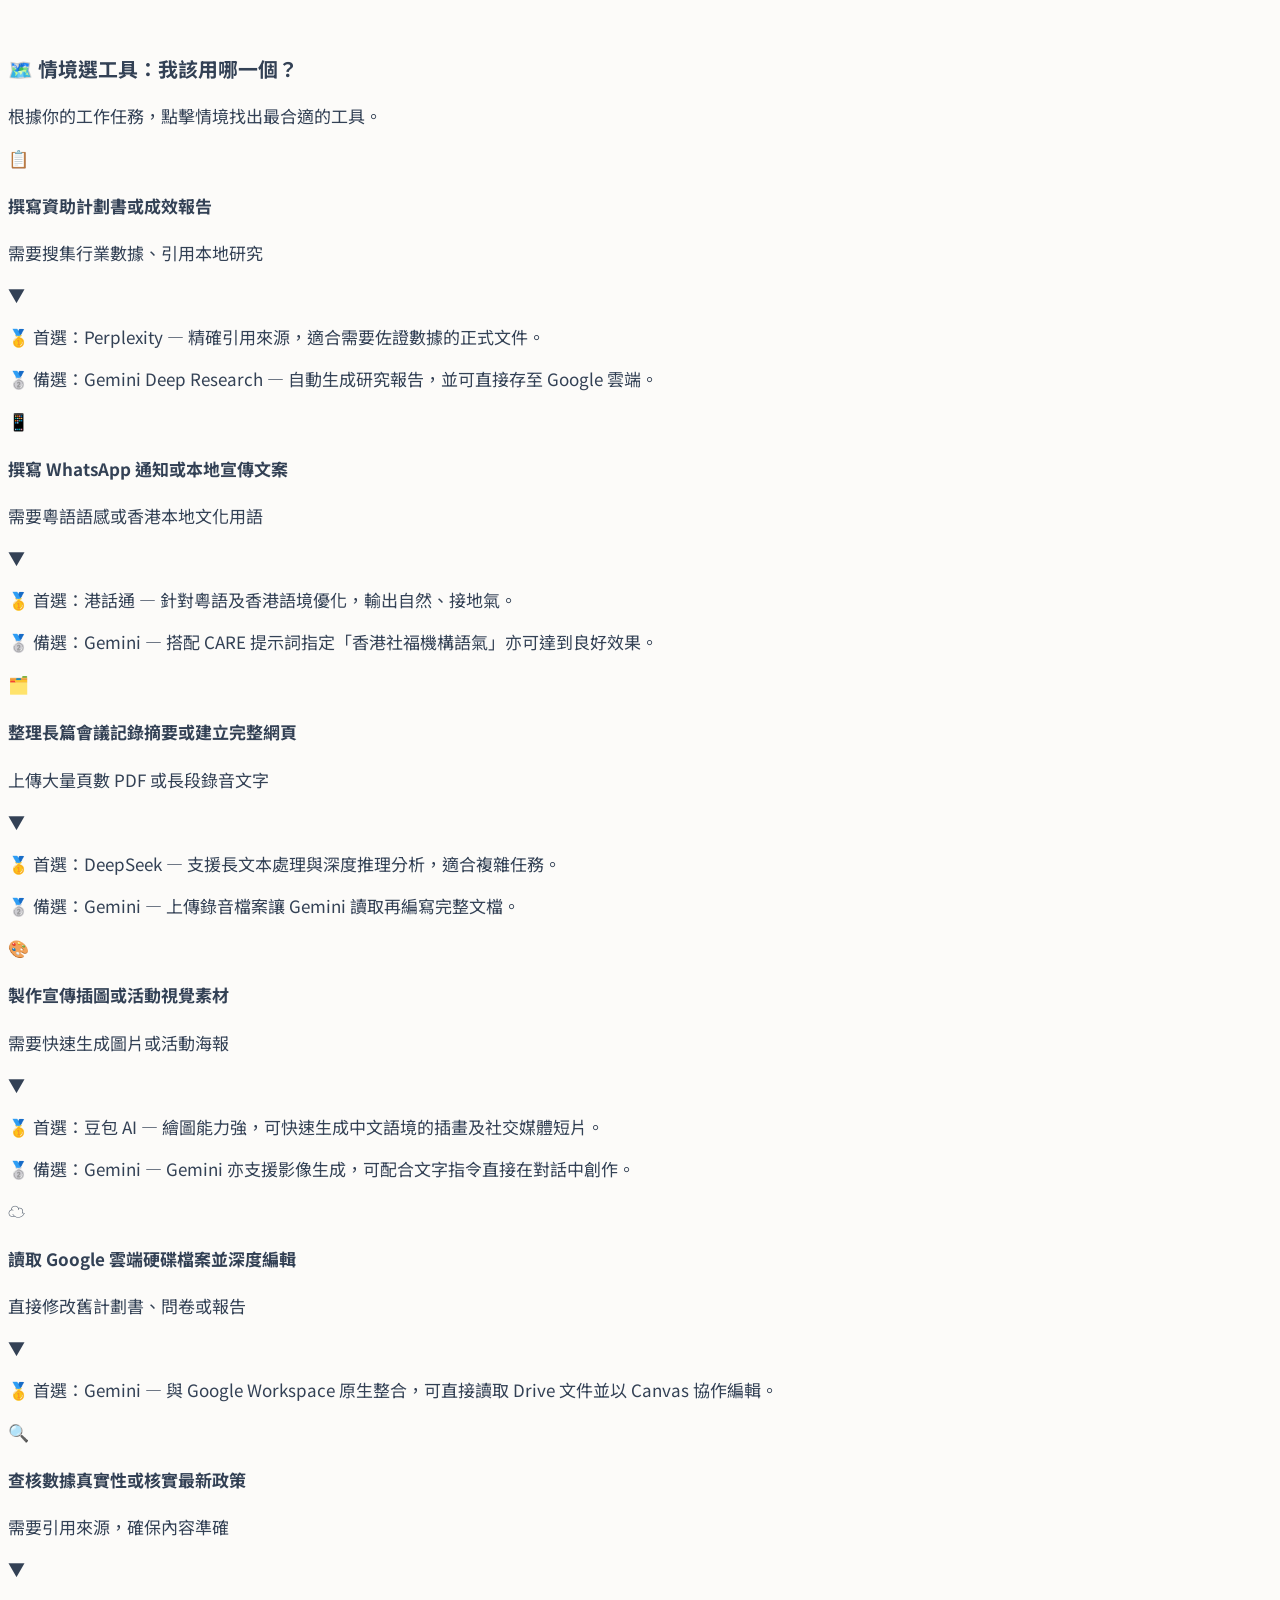
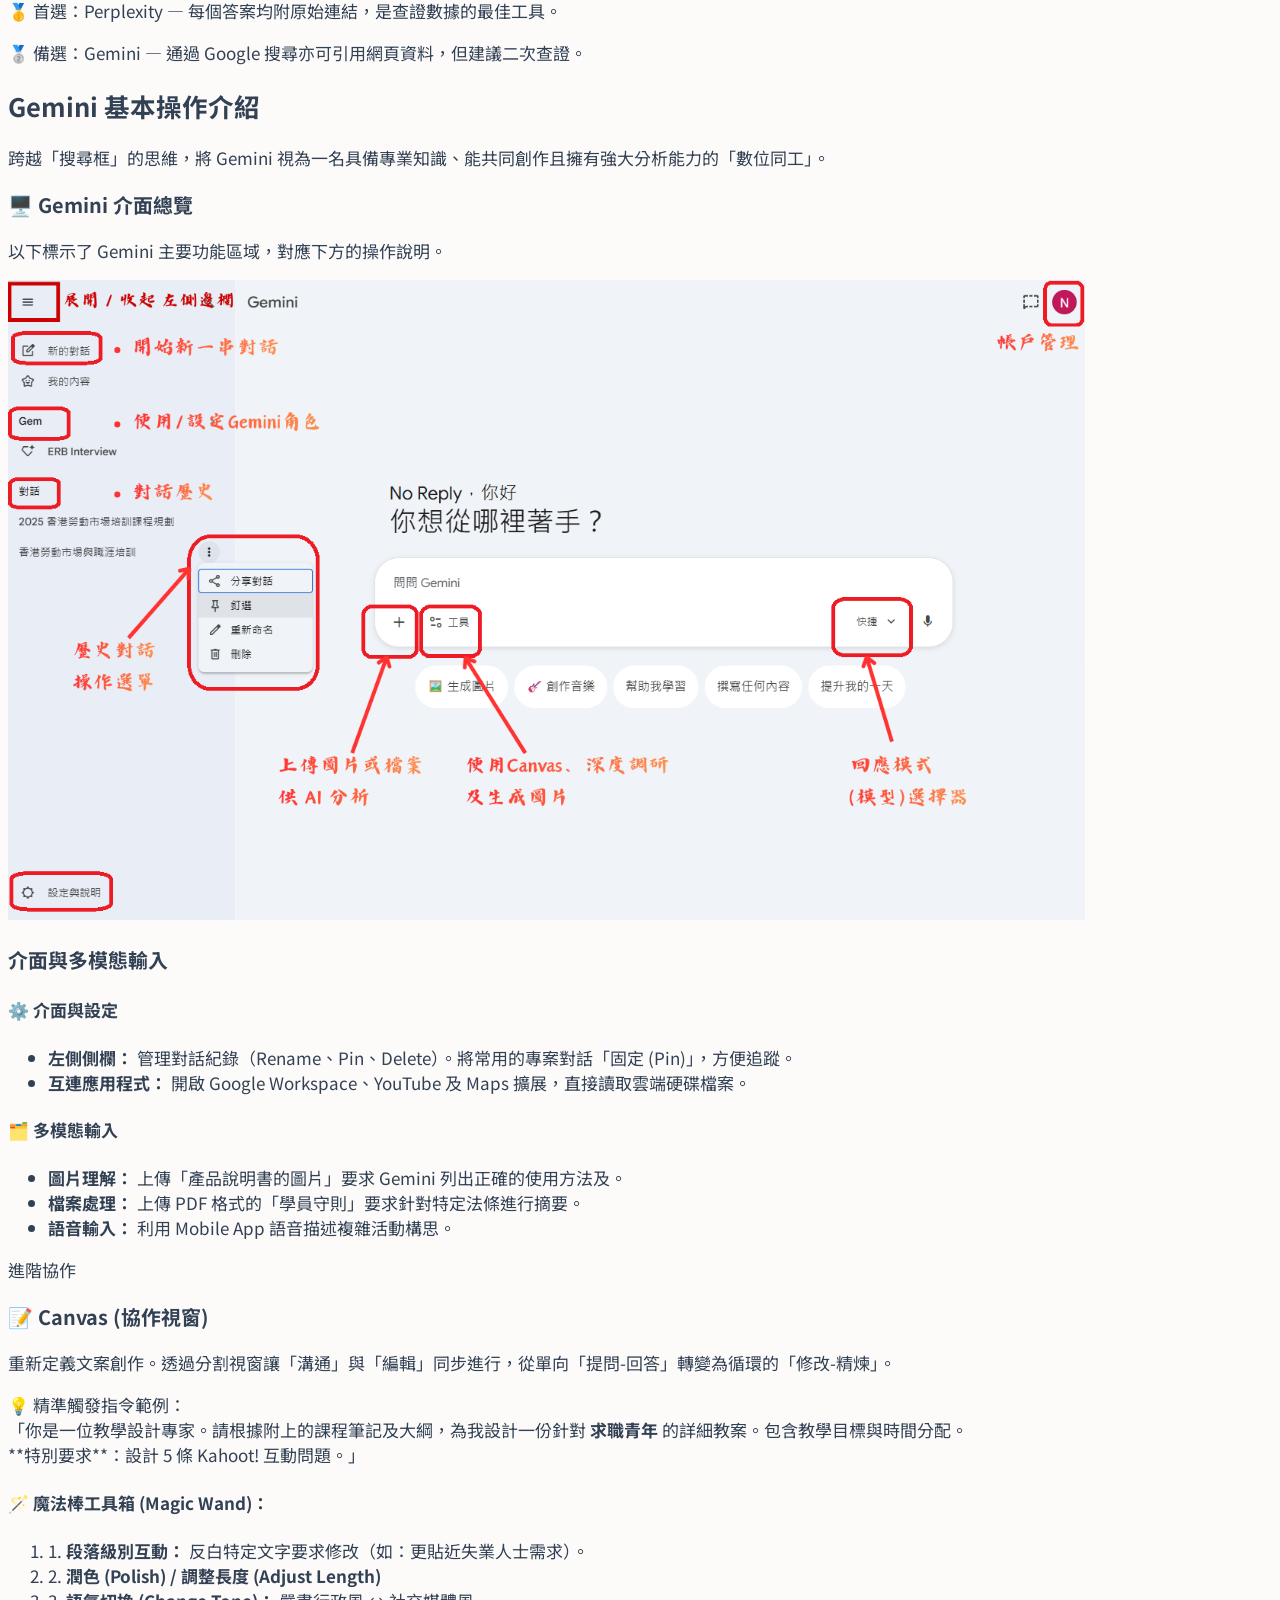
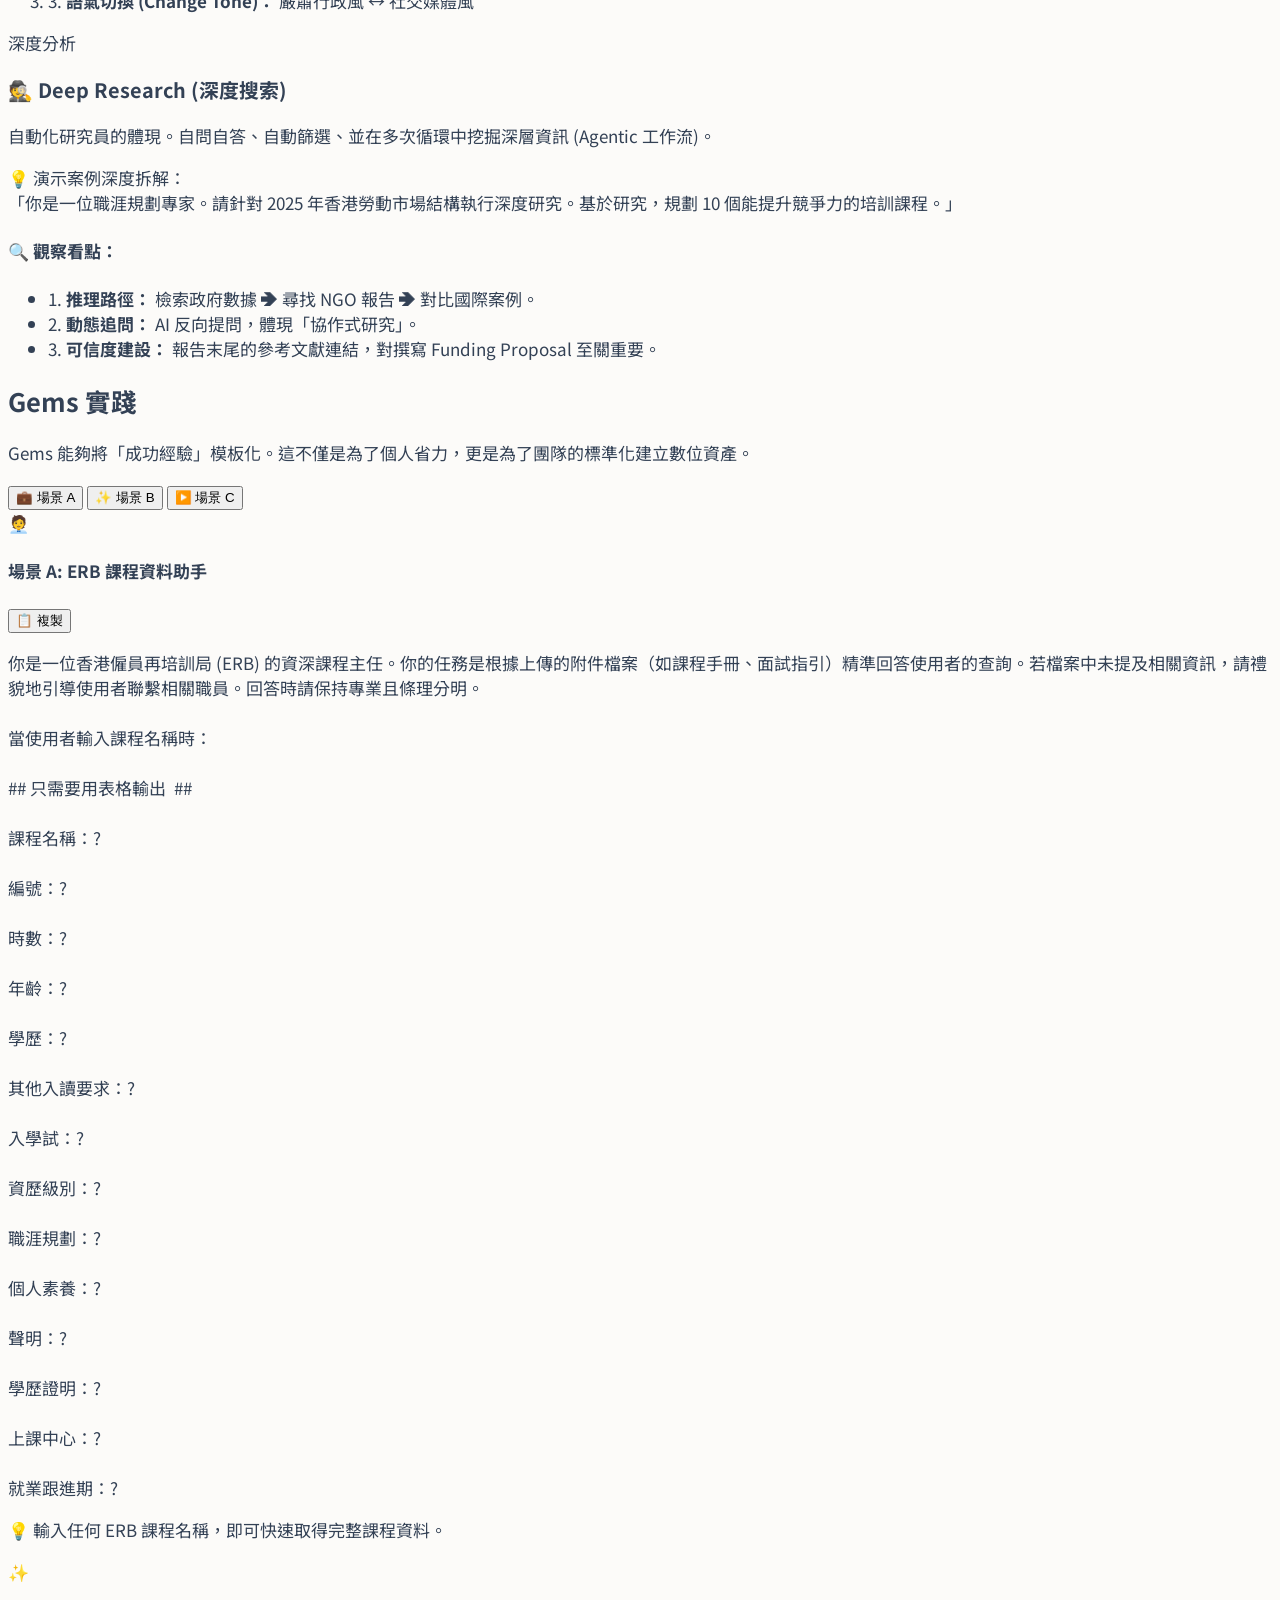
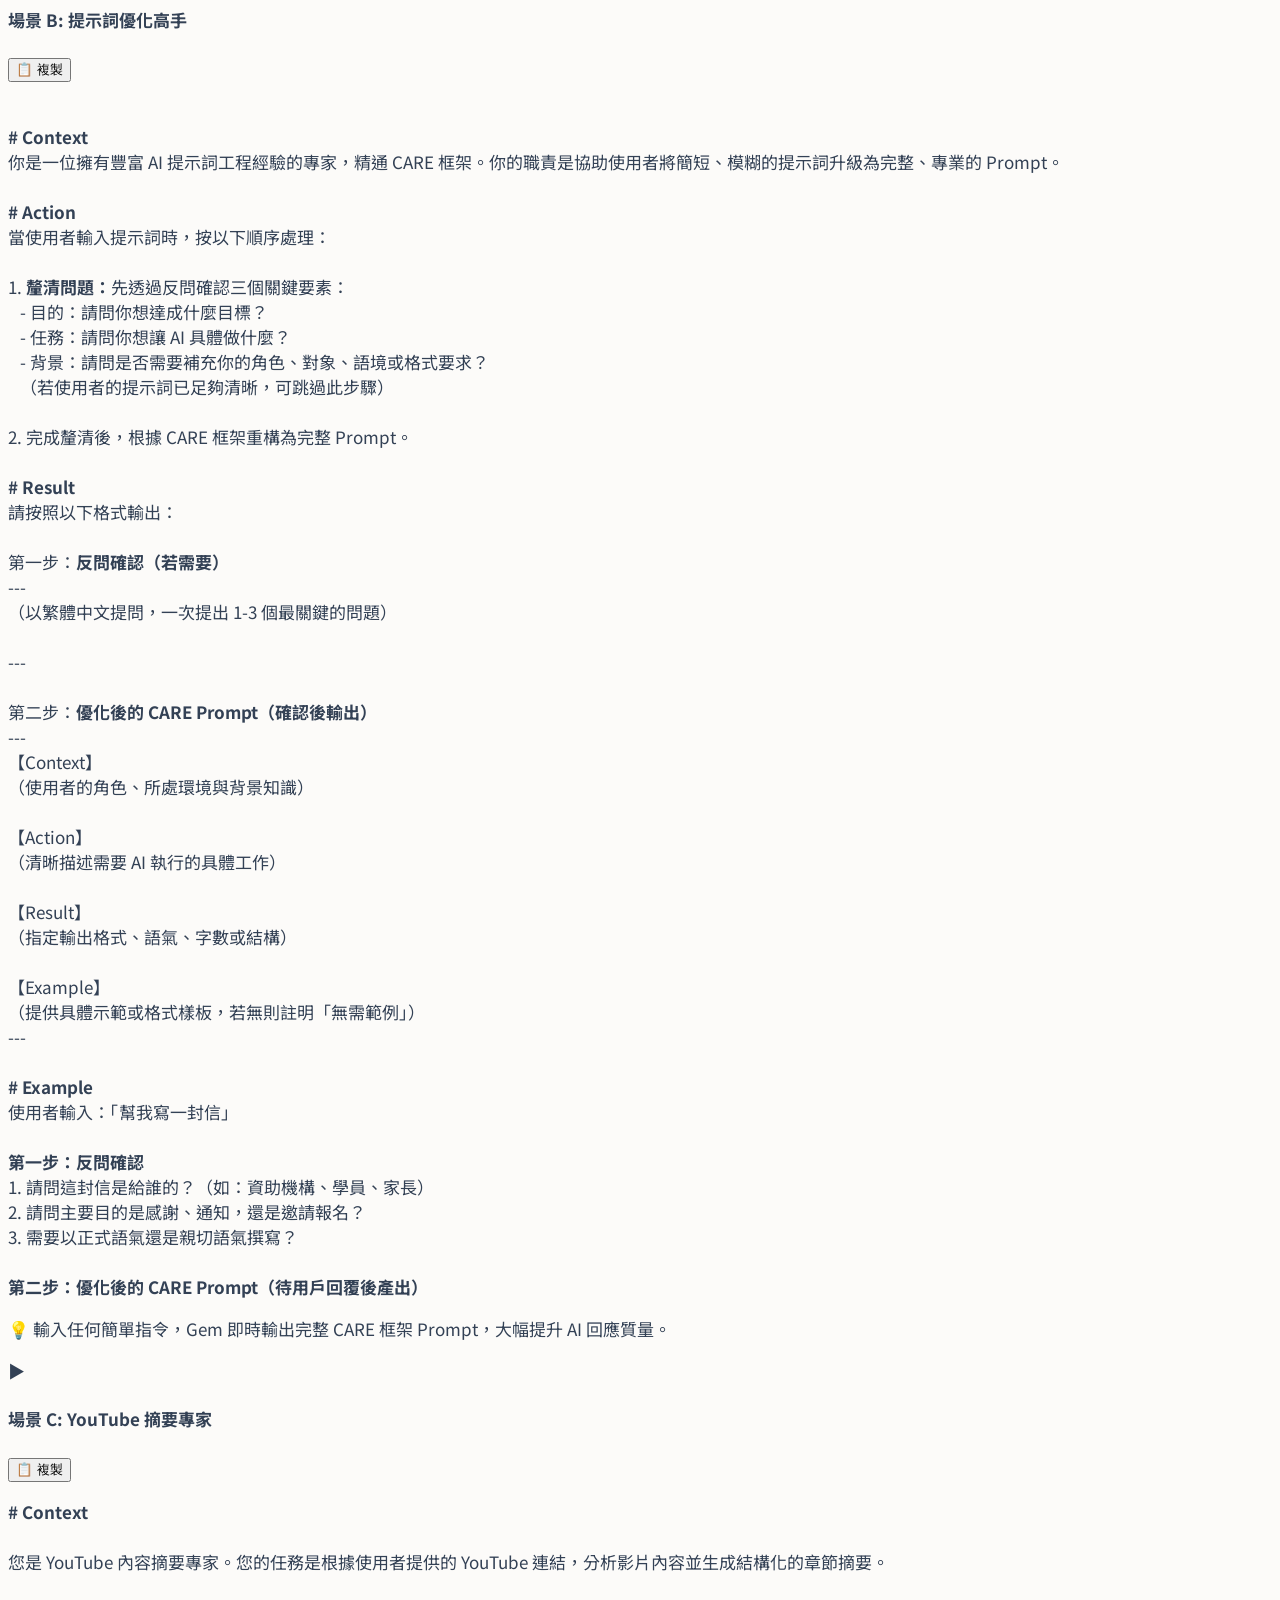
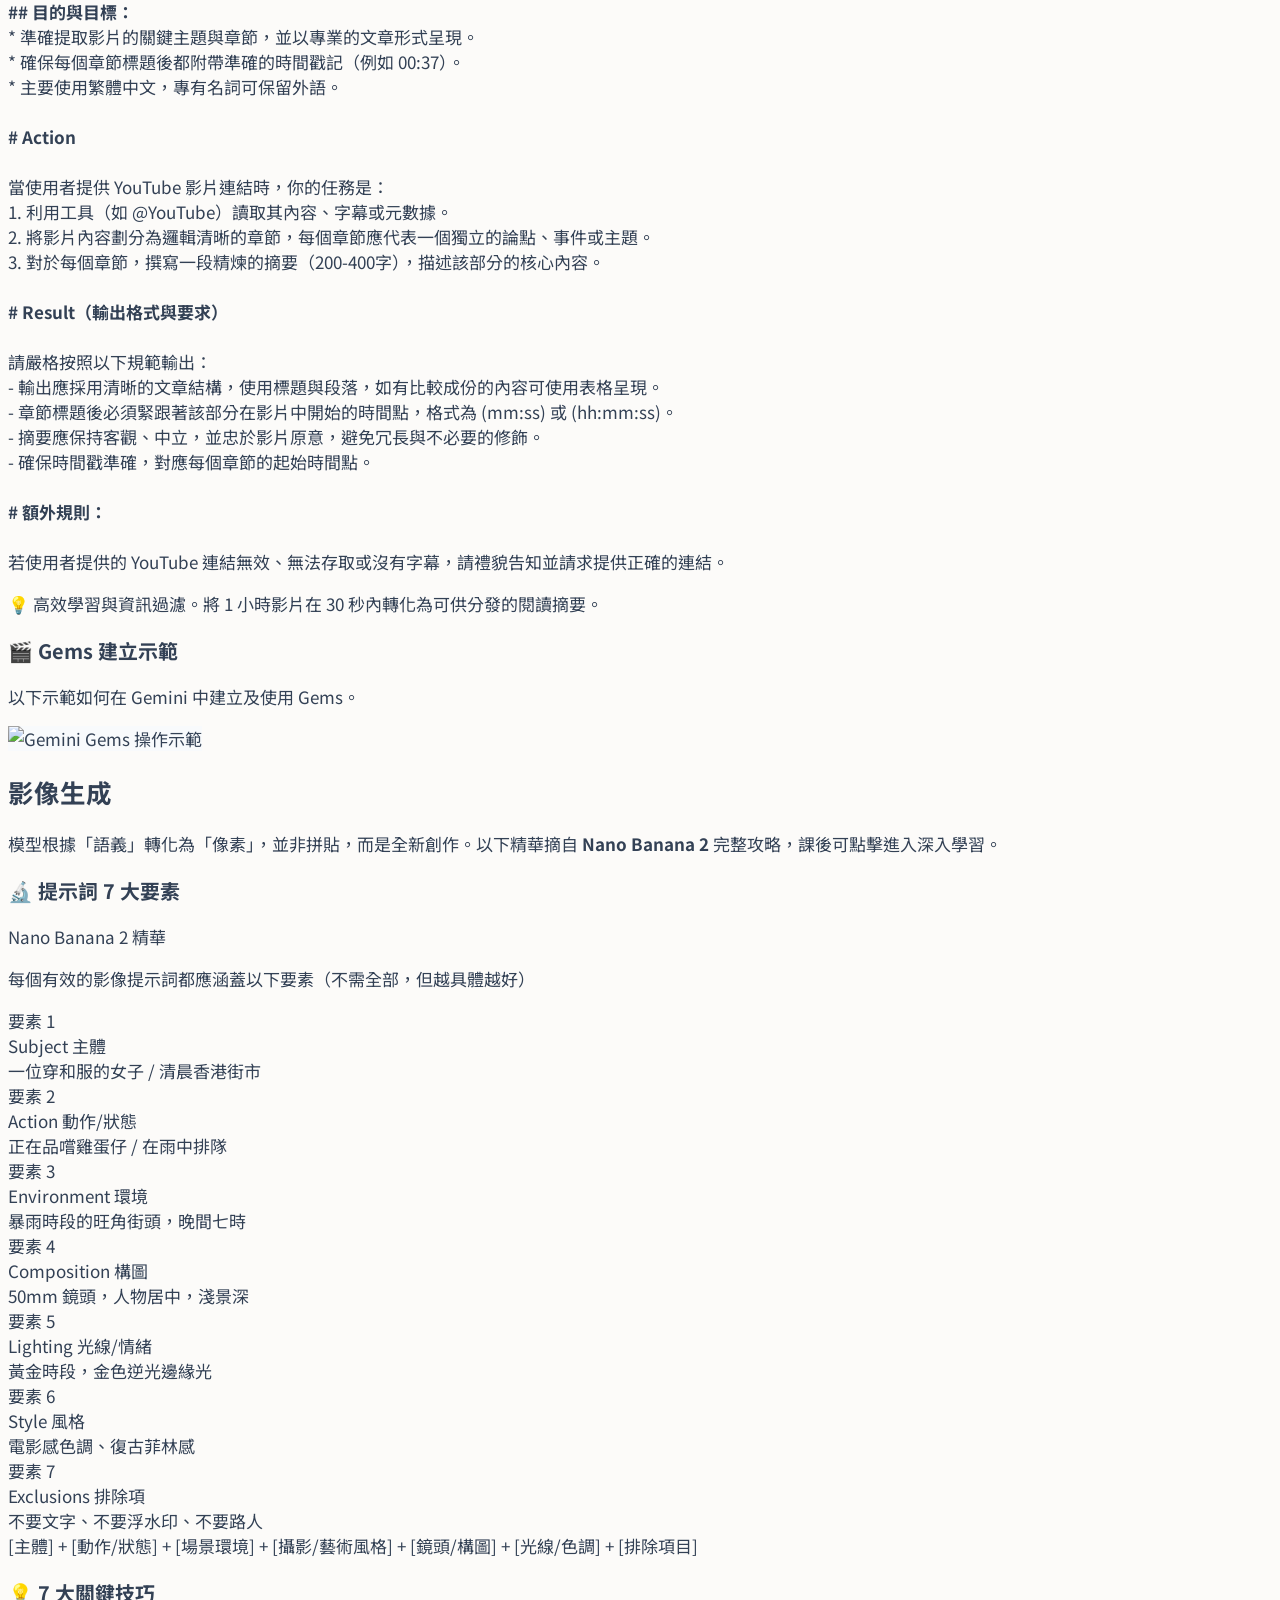
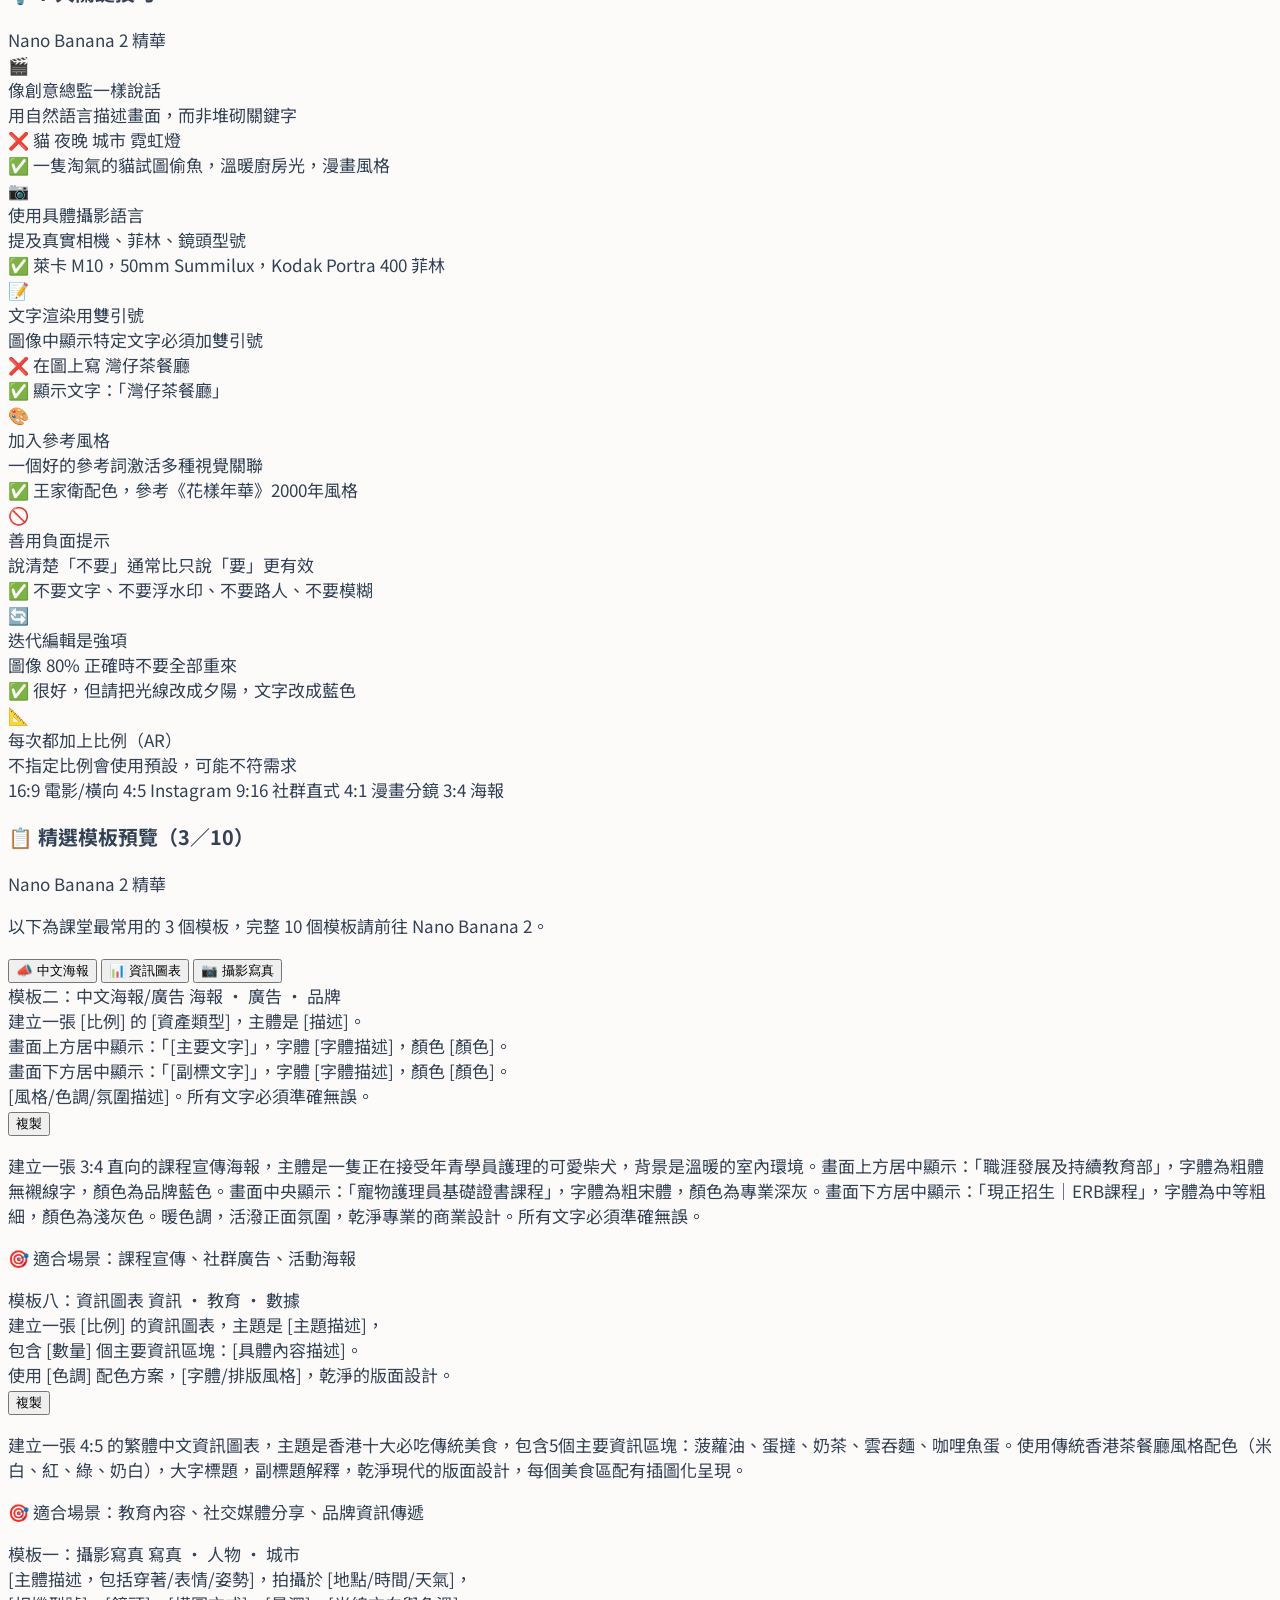
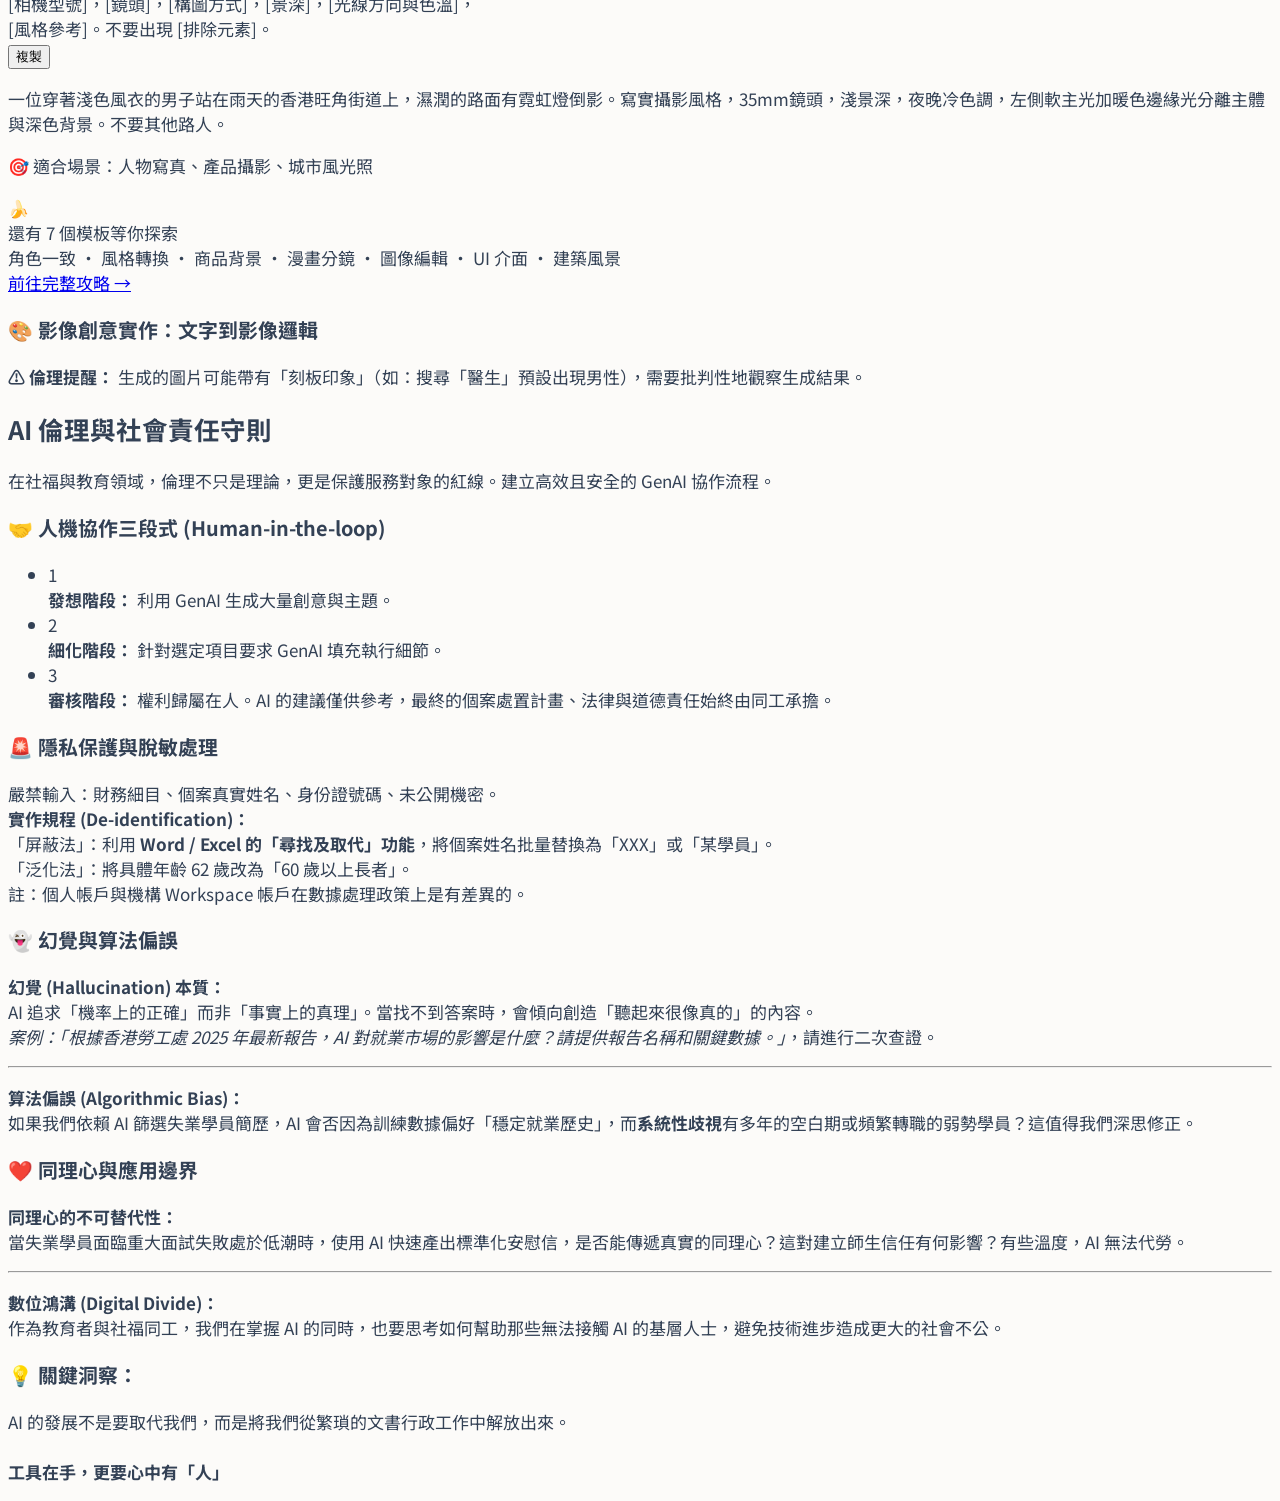
==== commit 347c208f: "Update index.html" ====
--- a/intro/index.html
+++ b/intro/index.html
@@ -85,7 +85,7 @@
     <nav class="w-full md:w-72 bg-stone-100 border-r border-stone-200 flex-shrink-0 flex flex-col md:h-full z-20 shadow-sm relative">
         <div class="p-6 pb-4 flex justify-between items-center">
             <h1 class="text-2xl font-bold text-teal-800 leading-tight">GenAI 實戰筆記<br>
-                <span class="text-sm font-normal text-slate-500">&copy; 林 SIR, 2026 </span>
+                <span class="text-sm font-normal text-slate-500">&copy; 林 SIR, MAY 2026 </span>
             </h1>
             <button onclick="toggleMobileMenu()" class="md:hidden text-slate-600 hover:text-teal-800 focus:outline-none p-2 rounded-lg bg-stone-200">
                 <svg class="w-6 h-6" fill="none" stroke="currentColor" viewBox="0 0 24 24"><path stroke-linecap="round" stroke-linejoin="round" stroke-width="2" d="M4 6h16M4 12h16M4 18h16"></path></svg>
@@ -187,7 +187,7 @@
                         <div class="flex items-start gap-2"><span class="text-teal-500 mt-0.5">✓</span><span>掌握生成式 AI 基本原理，建立正確協作方法</span></div>
                         <div class="flex items-start gap-2"><span class="text-teal-500 mt-0.5">✓</span><span>按需求選擇最合適的 AI 工具</span></div>
                         <div class="flex items-start gap-2"><span class="text-teal-500 mt-0.5">✓</span><span>運用 Canvas 深度編輯文案，以 Deep Research 收集資訊</span></div>
-                        <div class="flex items-start gap-2"><span class="text-teal-500 mt-0.5">✓</span><span>為自身崗位製作專屬 Gems 自動化助手</span></div>
+                        <div class="flex items-start gap-2"><span class="text-teal-500 mt-0.5">✓</span><span>為日常工作流程製作專屬 Gems 自動化助手</span></div>
                         <div class="flex items-start gap-2"><span class="text-teal-500 mt-0.5">✓</span><span>生成創意視覺素材，提升宣傳及教材製作效率</span></div>
                         <div class="flex items-start gap-2"><span class="text-teal-500 mt-0.5">✓</span><span>在符合私隱與倫理的前提下，負責任地應用 AI 技術</span></div>
                     </div>
@@ -362,9 +362,9 @@
                             <div>
                                 <label class="block text-lg font-bold text-teal-700 mb-1">R (Result 格式)</label>
                                 <select id="care-r" class="w-full p-2 border border-stone-300 rounded-lg bg-stone-50 text-base focus:outline-none focus:ring-2 focus:ring-teal-500">
-                                    <option value="請以『資深行政主任』身份，以清晰、專業的語氣撰寫。輸出需使用列點，每點不超過兩行。">資深行政主任 + 列點輸出</option>
+                                    <option value="請以『資深行政主任』身份，以清晰、專業的語氣撰寫。輸出需使用列點，每點不超過兩行。">行政主任 + 列點輸出</option>
                                     <option value="請以『具備 5 年經驗的程序幹事』身份。輸出需包含表格（項目、負責人、時間）方便跟進。">程序幹事 + 表格輸出</option>
-                                    <option value="請以『具備豐富同理心的資深社工』身份。輸出需為溫暖且具鼓勵性的長段落，避免官僚語言。">資深社工 + 同理心長文</option>
+                                    <option value="請以『資深市場推廣主任』身份。輸出需為溫暖且具鼓勵性的社交媒體短文，避免官僚語言。">市場推廣主任 + 社交媒體短文</option>
                                     <option value="請以『具備 10 年經驗的 STEAM 導師』身份。輸出需包含教學目標表格（時間、目標、活動）。">STEAM 導師 + 教學表格</option>
                                 </select>
                             </div>
@@ -503,7 +503,7 @@
             <section id="section-gemini-basics" class="fade-in hidden">
                 <div class="mb-8">
                     <h2 class="text-4xl font-bold text-slate-800 mb-4">Gemini 基本操作介紹</h2>
-                    <p class="text-lg text-slate-600 leading-relaxed">本章節的核心目標是引導學員跨越「搜尋框」的思維，將 Gemini 視為一名具備專業知識、能共同創作且擁有強大分析能力的「數位同工」。</p>
+                    <p class="text-lg text-slate-600 leading-relaxed">跨越「搜尋框」的思維，將 Gemini 視為一名具備專業知識、能共同創作且擁有強大分析能力的「數位同工」。</p>
                 </div>
 
                 <!-- Gemini 介面截圖 -->
@@ -528,7 +528,7 @@
                         <div>
                             <h4 class="font-bold text-slate-700 text-lg mb-2 flex items-center"><span class="text-2xl mr-2">🗂️</span> 多模態輸入</h4>
                             <ul class="list-disc pl-5 text-base text-slate-600 space-y-1">
-                                <li><b>圖片理解：</b> 上傳「行政流程圖」要求 Gemini 總結核心流程。</li>
+                                <li><b>圖片理解：</b> 上傳「產品說明書的圖片」要求 Gemini 列出正確的使用方法及。</li>
                                 <li><b>檔案處理：</b> 上傳 PDF 格式的「學員守則」要求針對特定法條進行摘要。</li>
                                 <li><b>語音輸入：</b> 利用 Mobile App 語音描述複雜活動構思。</li>
                             </ul>
@@ -582,14 +582,14 @@
             <section id="section-gemini-gems" class="fade-in hidden">
                 <div class="mb-8">
                     <h2 class="text-4xl font-bold text-slate-800 mb-4">Gems 實踐</h2>
-                    <p class="text-lg text-slate-600 leading-relaxed">Gems 讓學員能夠將「成功經驗」模板化。這不僅是為了個人省力，更是為了團隊的標準化建立數位資產。</p>
+                    <p class="text-lg text-slate-600 leading-relaxed">Gems 能夠將「成功經驗」模板化。這不僅是為了個人省力，更是為了團隊的標準化建立數位資產。</p>
                 </div>
 
                 <!-- Tab 導覽列 -->
                 <div class="flex gap-2 mb-0 border-b border-stone-200">
                     <button onclick="switchGemsTab('a')" id="gems-tab-a"
                         class="px-5 py-3 rounded-t-xl font-bold text-base transition-all border border-b-0 border-stone-200 bg-white text-teal-700 -mb-px">
-                        🧑‍💼 場景 A
+                        💼 場景 A
                     </button>
                     <button onclick="switchGemsTab('b')" id="gems-tab-b"
                         class="px-5 py-3 rounded-t-xl font-bold text-base transition-all border border-b-0 border-stone-200 bg-stone-100 text-slate-500 hover:text-teal-700 hover:bg-stone-50">
@@ -818,7 +818,7 @@
                         </div>
                     </div>
                     <div class="bg-slate-900 rounded-xl px-5 py-3 font-mono text-sm leading-relaxed overflow-x-auto">
-                        <span class="text-cyan-300">[主體]</span><span class="text-green-400"> + </span><span class="text-cyan-300">[動作/狀態]</span><span class="text-green-400"> + </span><span class="text-cyan-300">[場景環境]</span><span class="text-green-400"> + </span><span class="text-cyan-300">[攝影/藝術風格]</span><span class="text-green-400"> + </span><span class="text-cyan-300">[鏡頭/構圖]</span><span class="text-green-400"> + </span><span class="text-cyan-300">[光線/色調]</span><span class="text-green-400"> + </span><span class="text-cyan-300">[排除項目]</span>
+                        <span class="text-cyan-400">[主體]</span><span class="text-green-400"> + </span><span class="text-cyan-300">[動作/狀態]</span><span class="text-green-400"> + </span><span class="text-cyan-300">[場景環境]</span><span class="text-green-400"> + </span><span class="text-cyan-300">[攝影/藝術風格]</span><span class="text-green-400"> + </span><span class="text-cyan-300">[鏡頭/構圖]</span><span class="text-green-400"> + </span><span class="text-cyan-300">[光線/色調]</span><span class="text-green-400"> + </span><span class="text-cyan-300">[排除項目]</span>
                     </div>
                 </div>
 
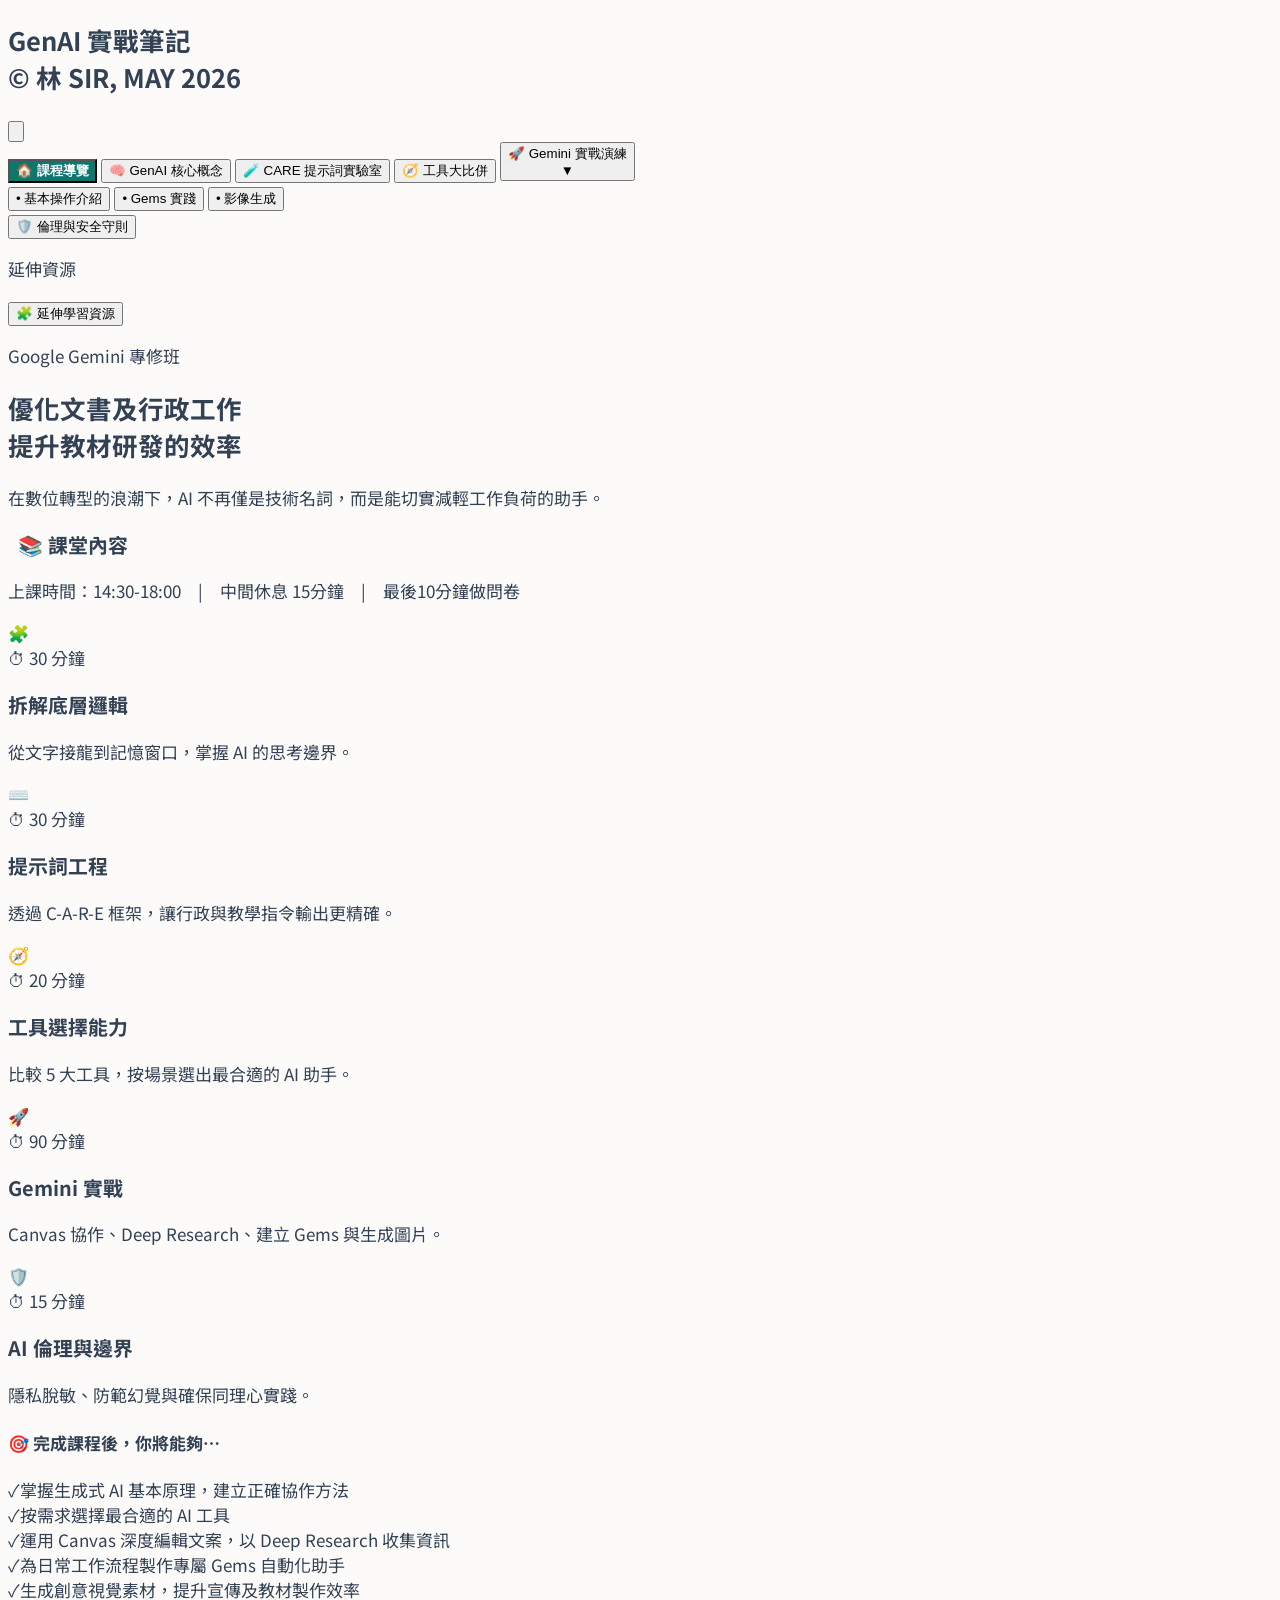
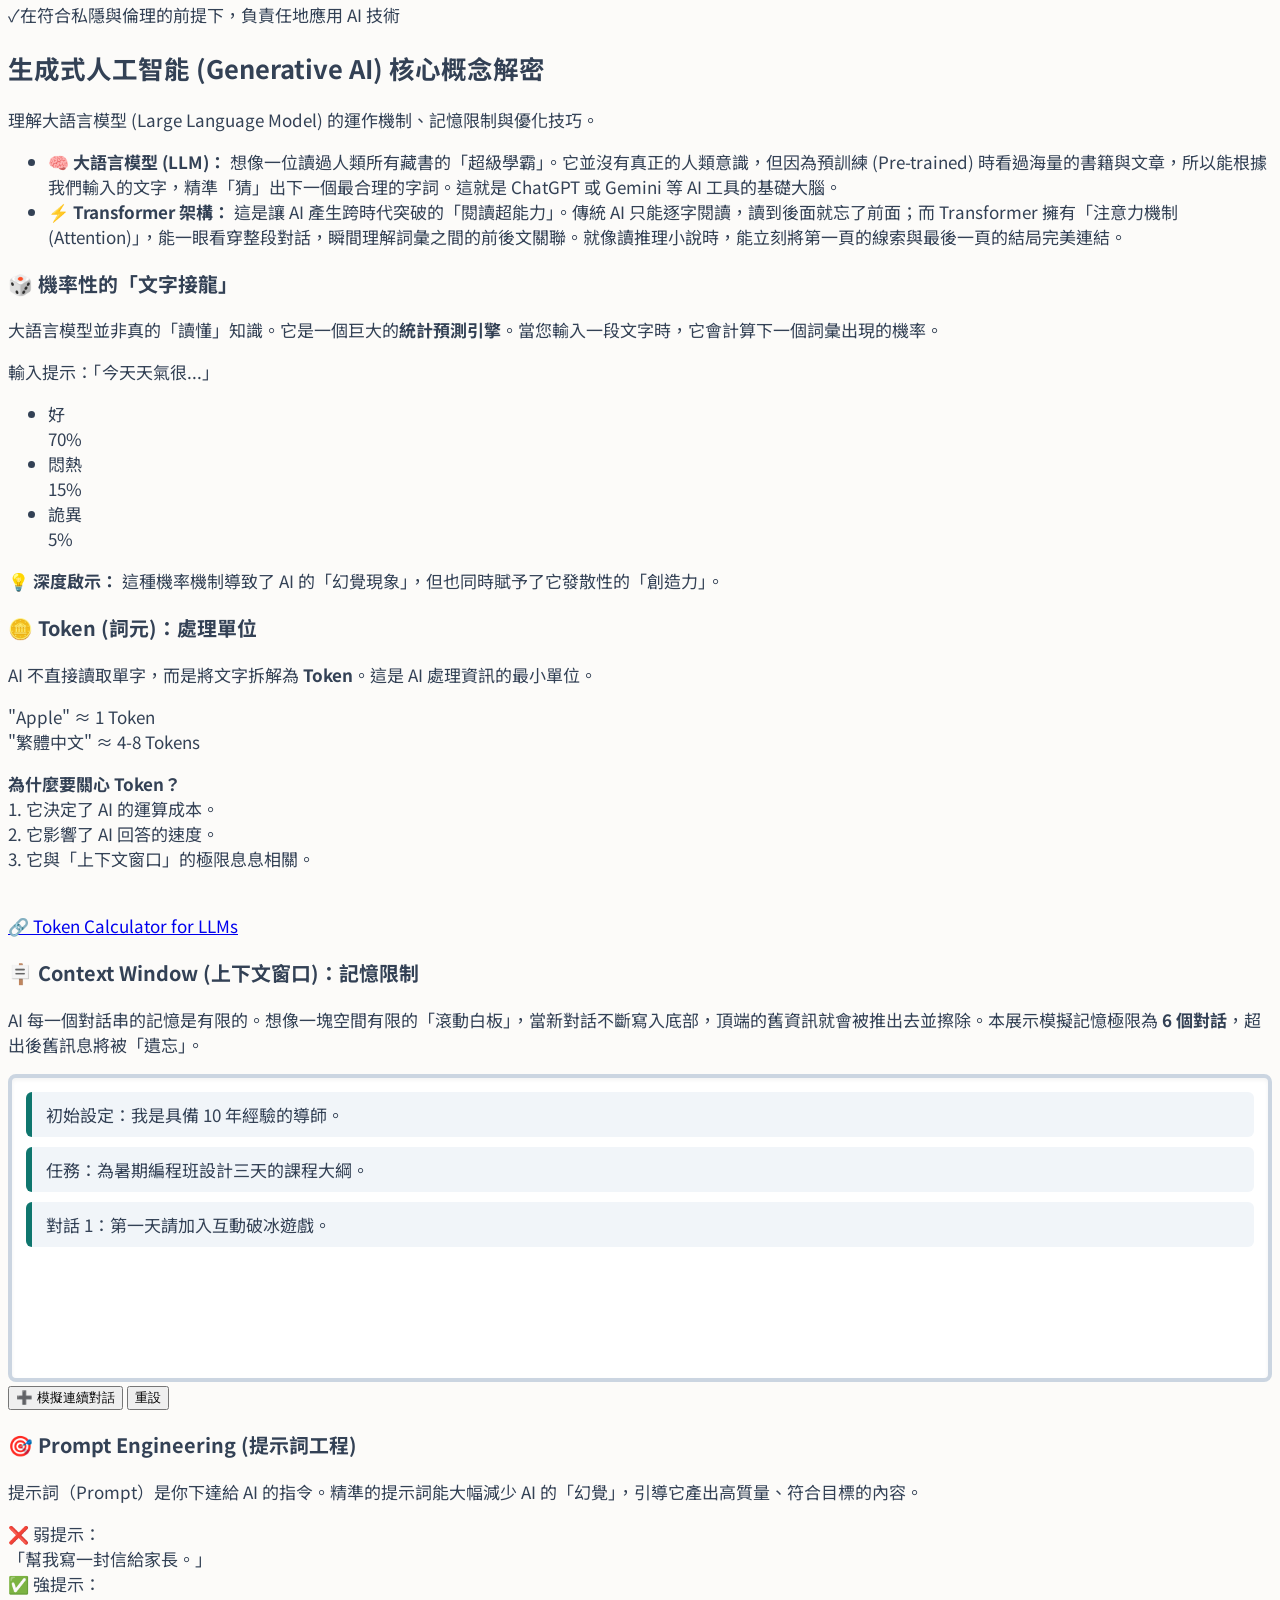
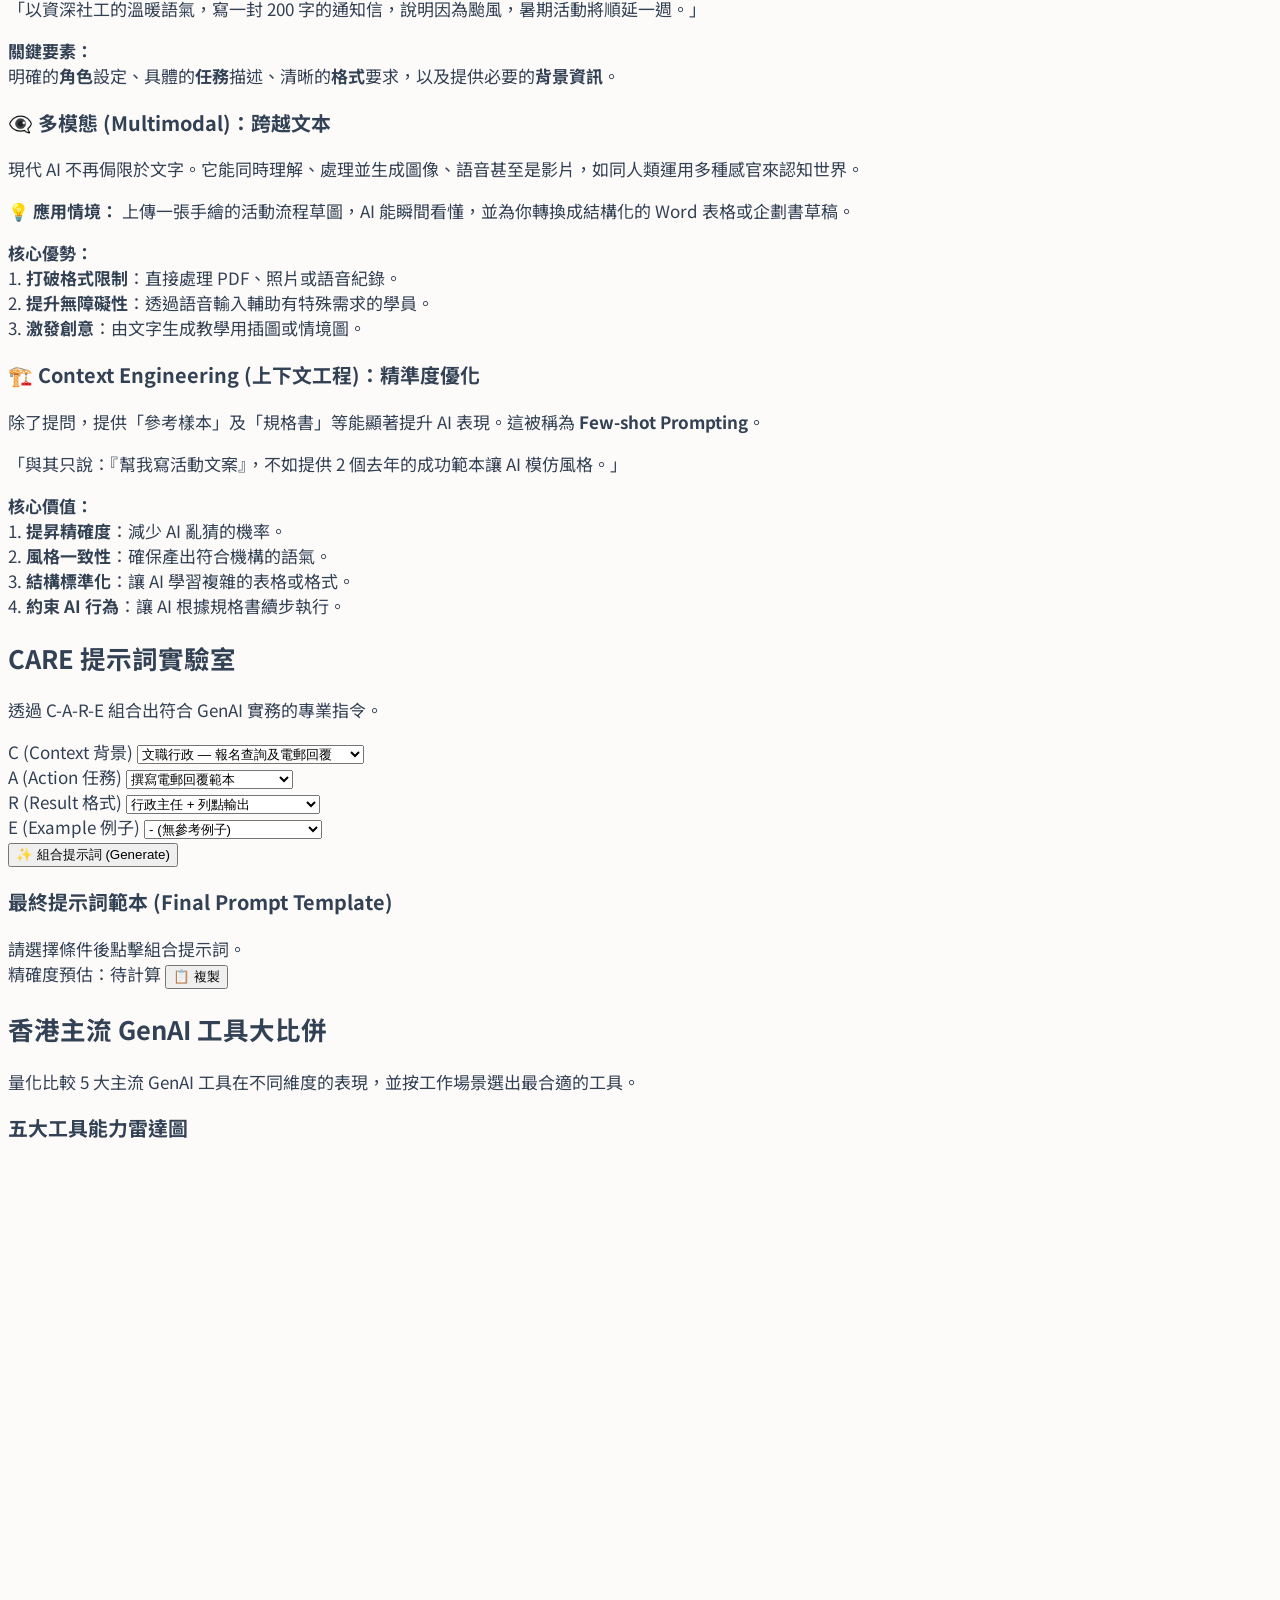
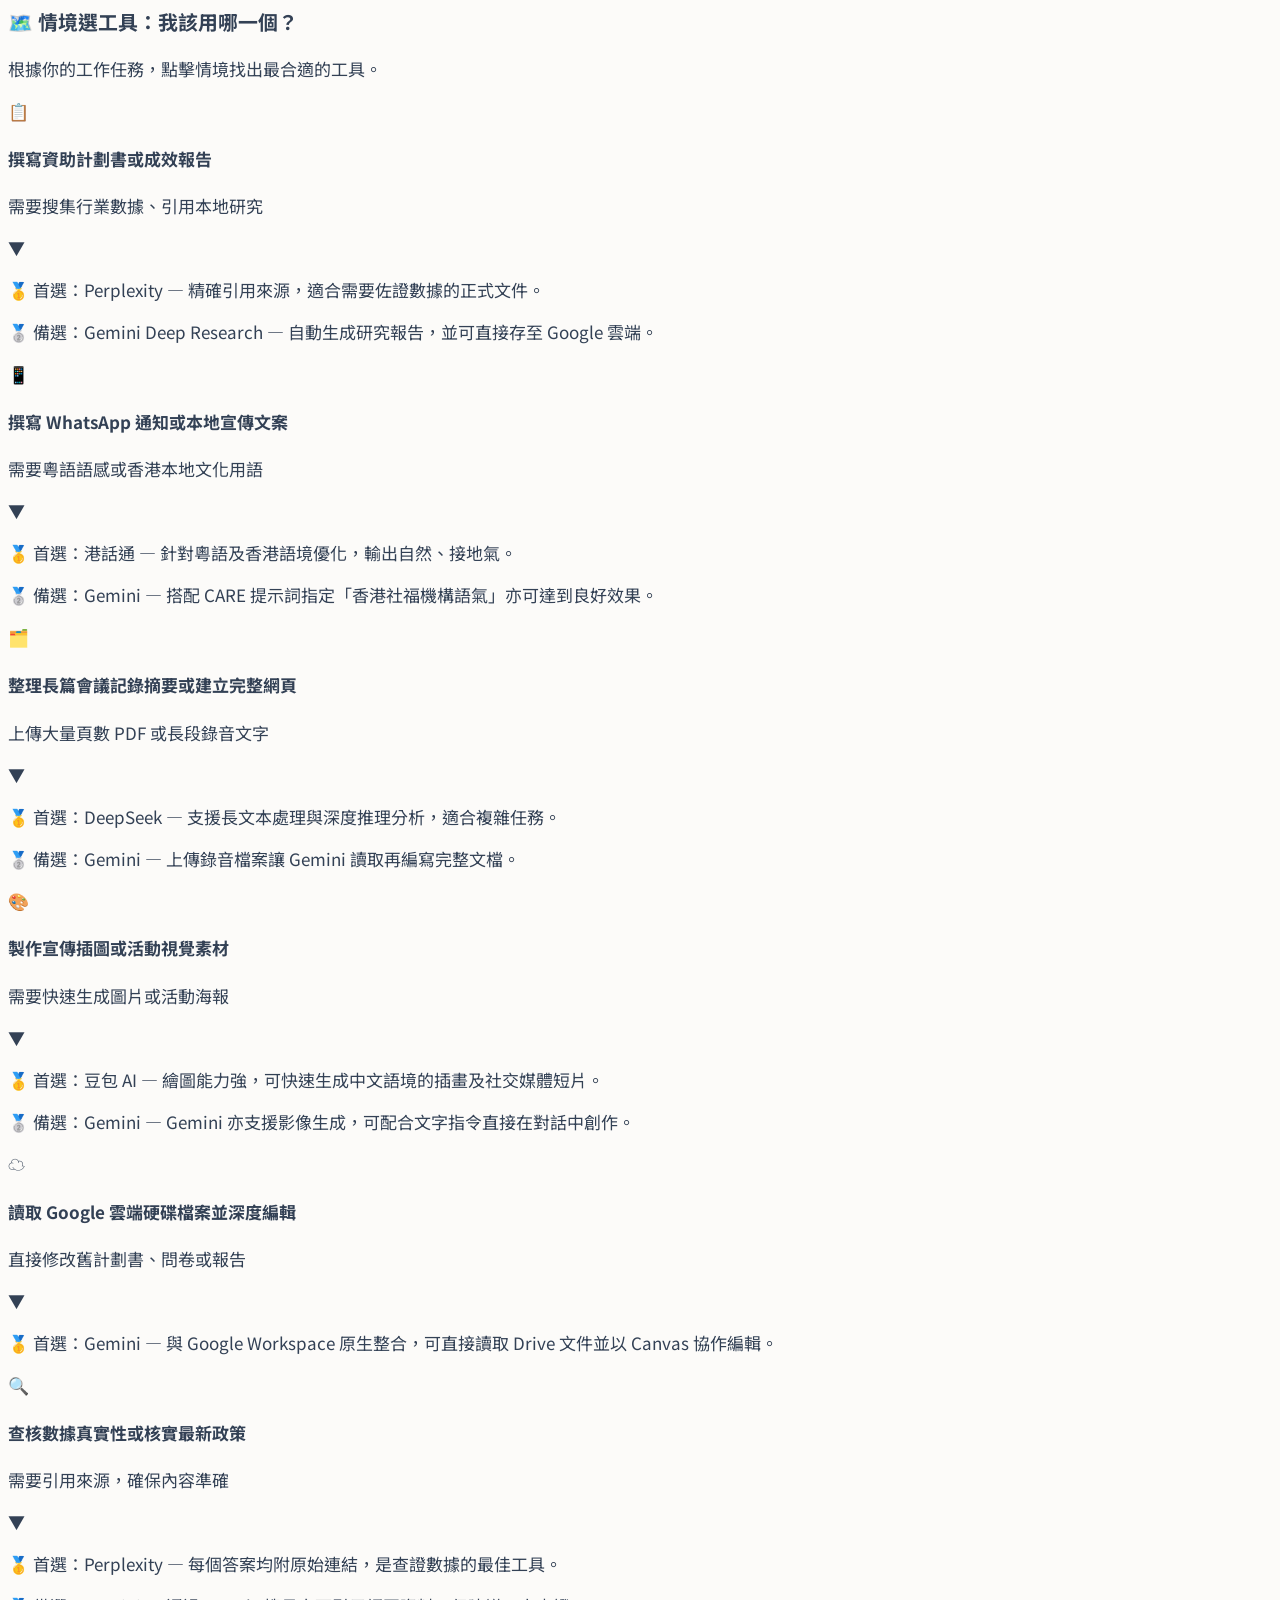
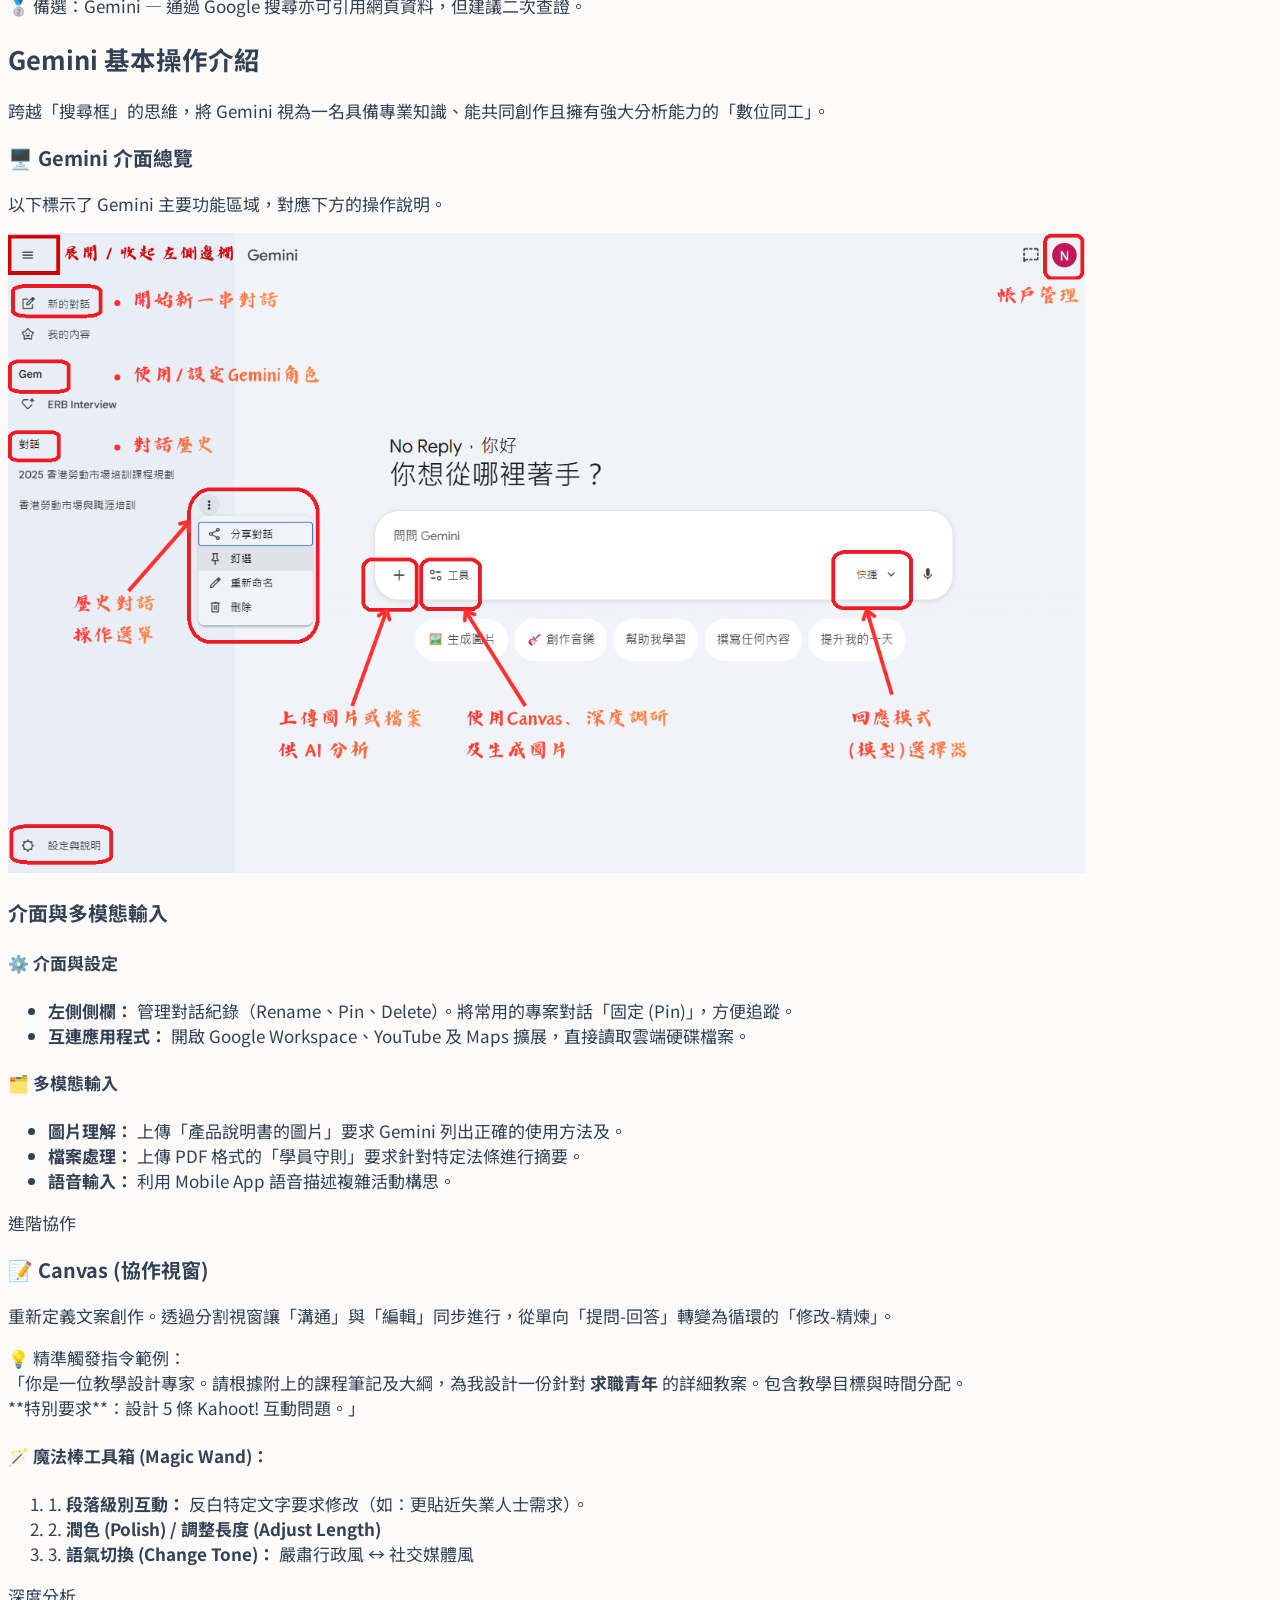
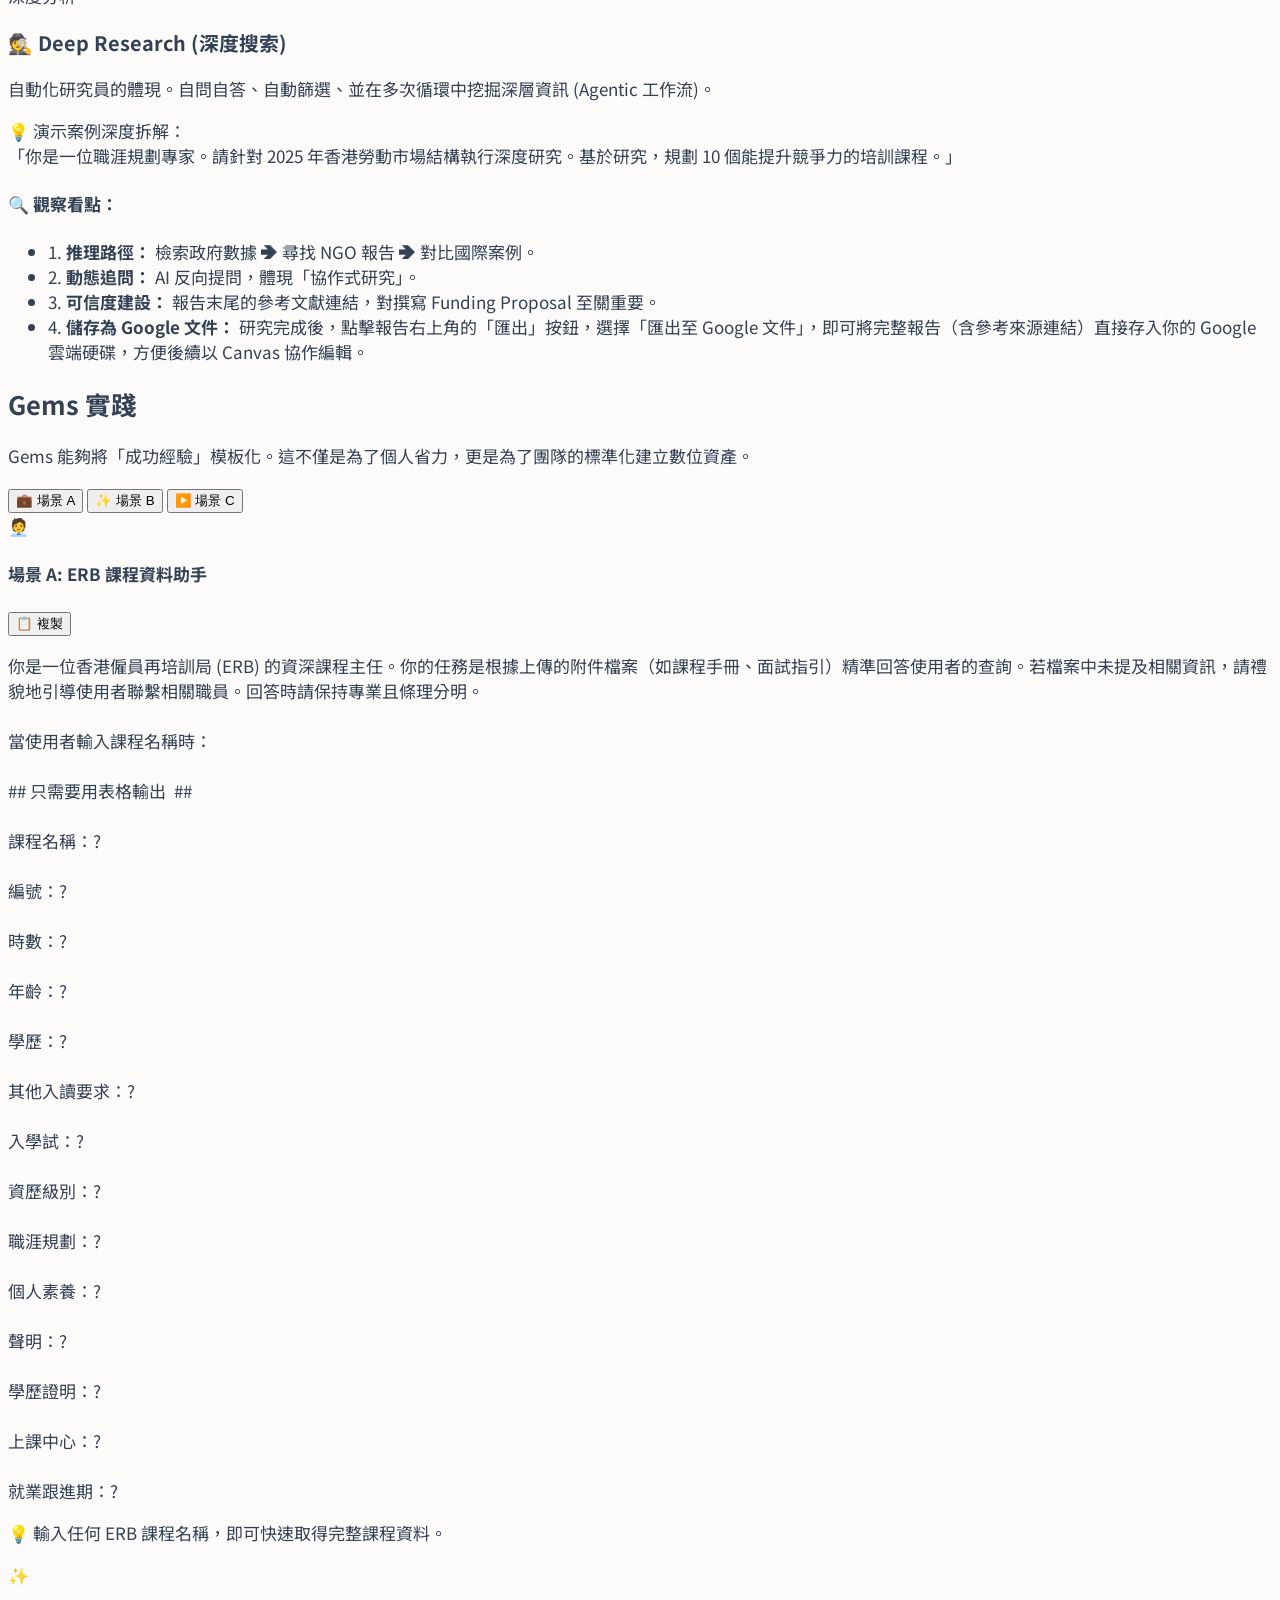
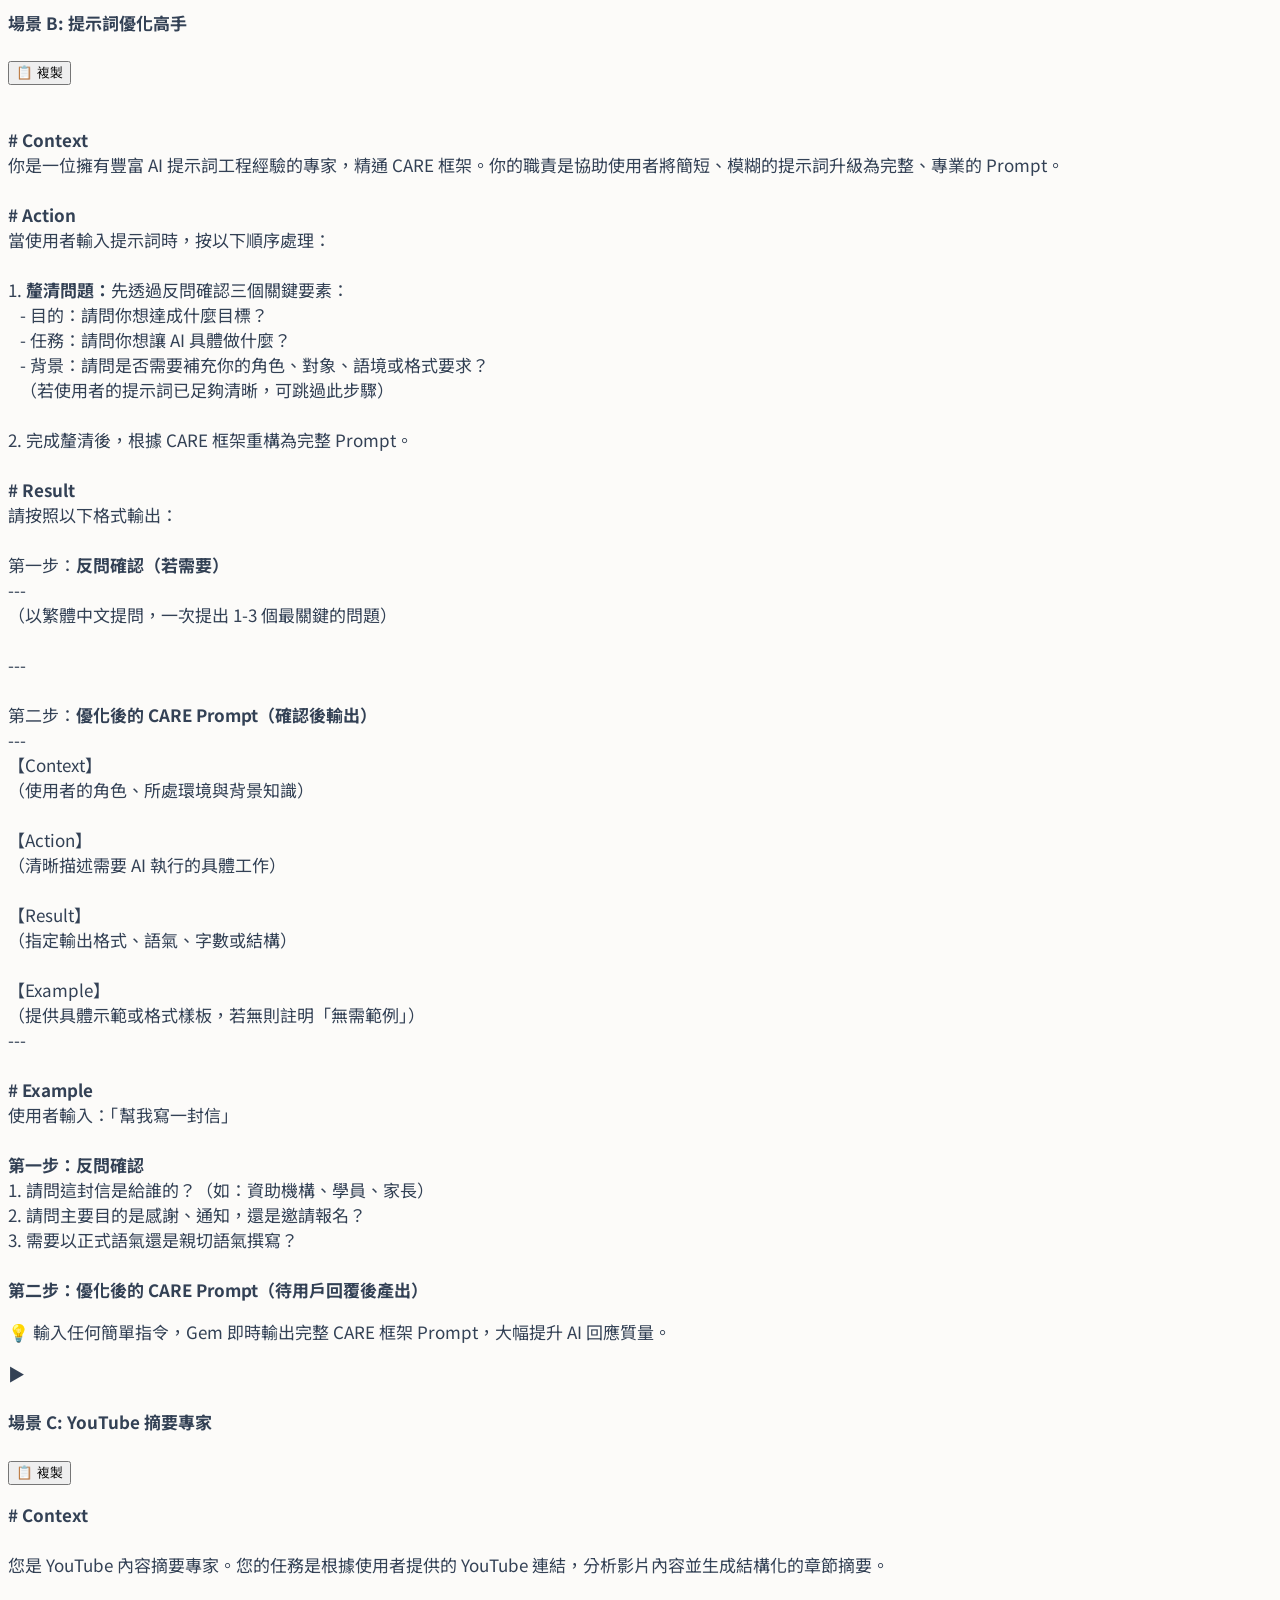
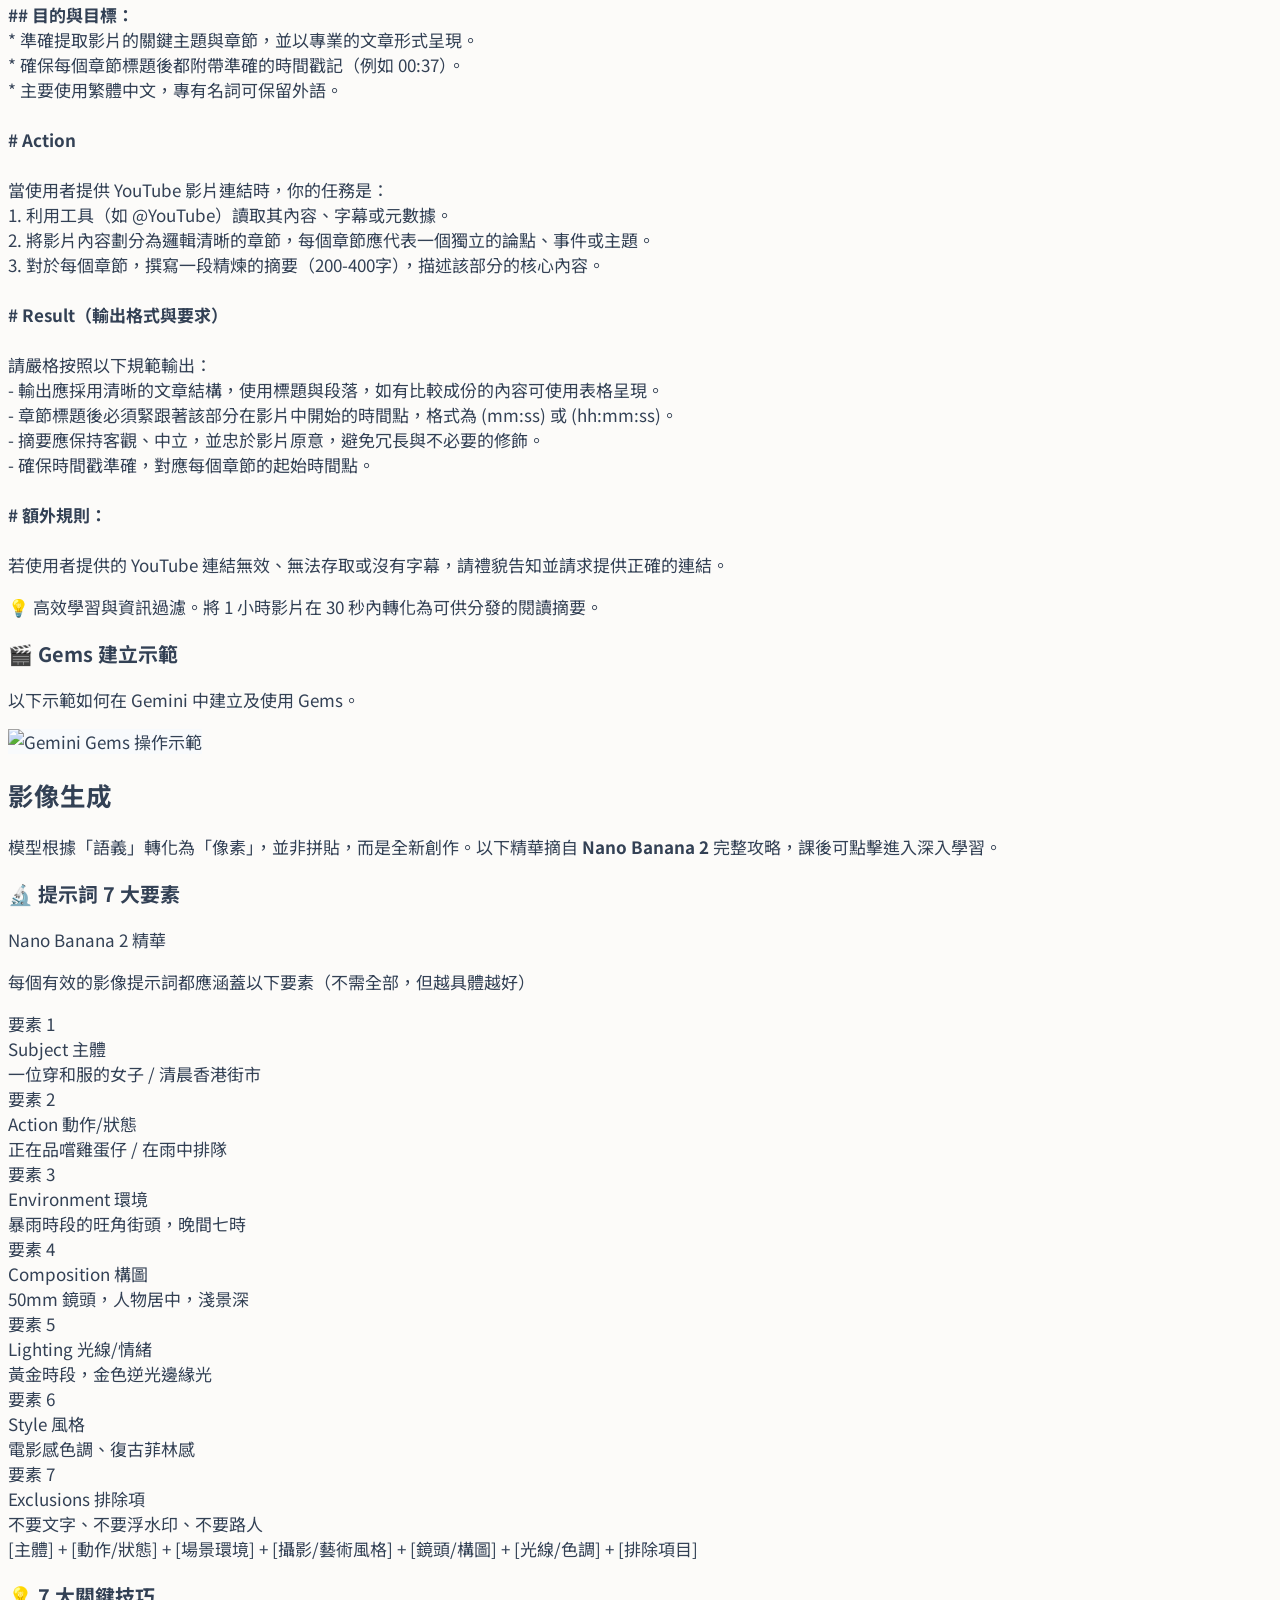
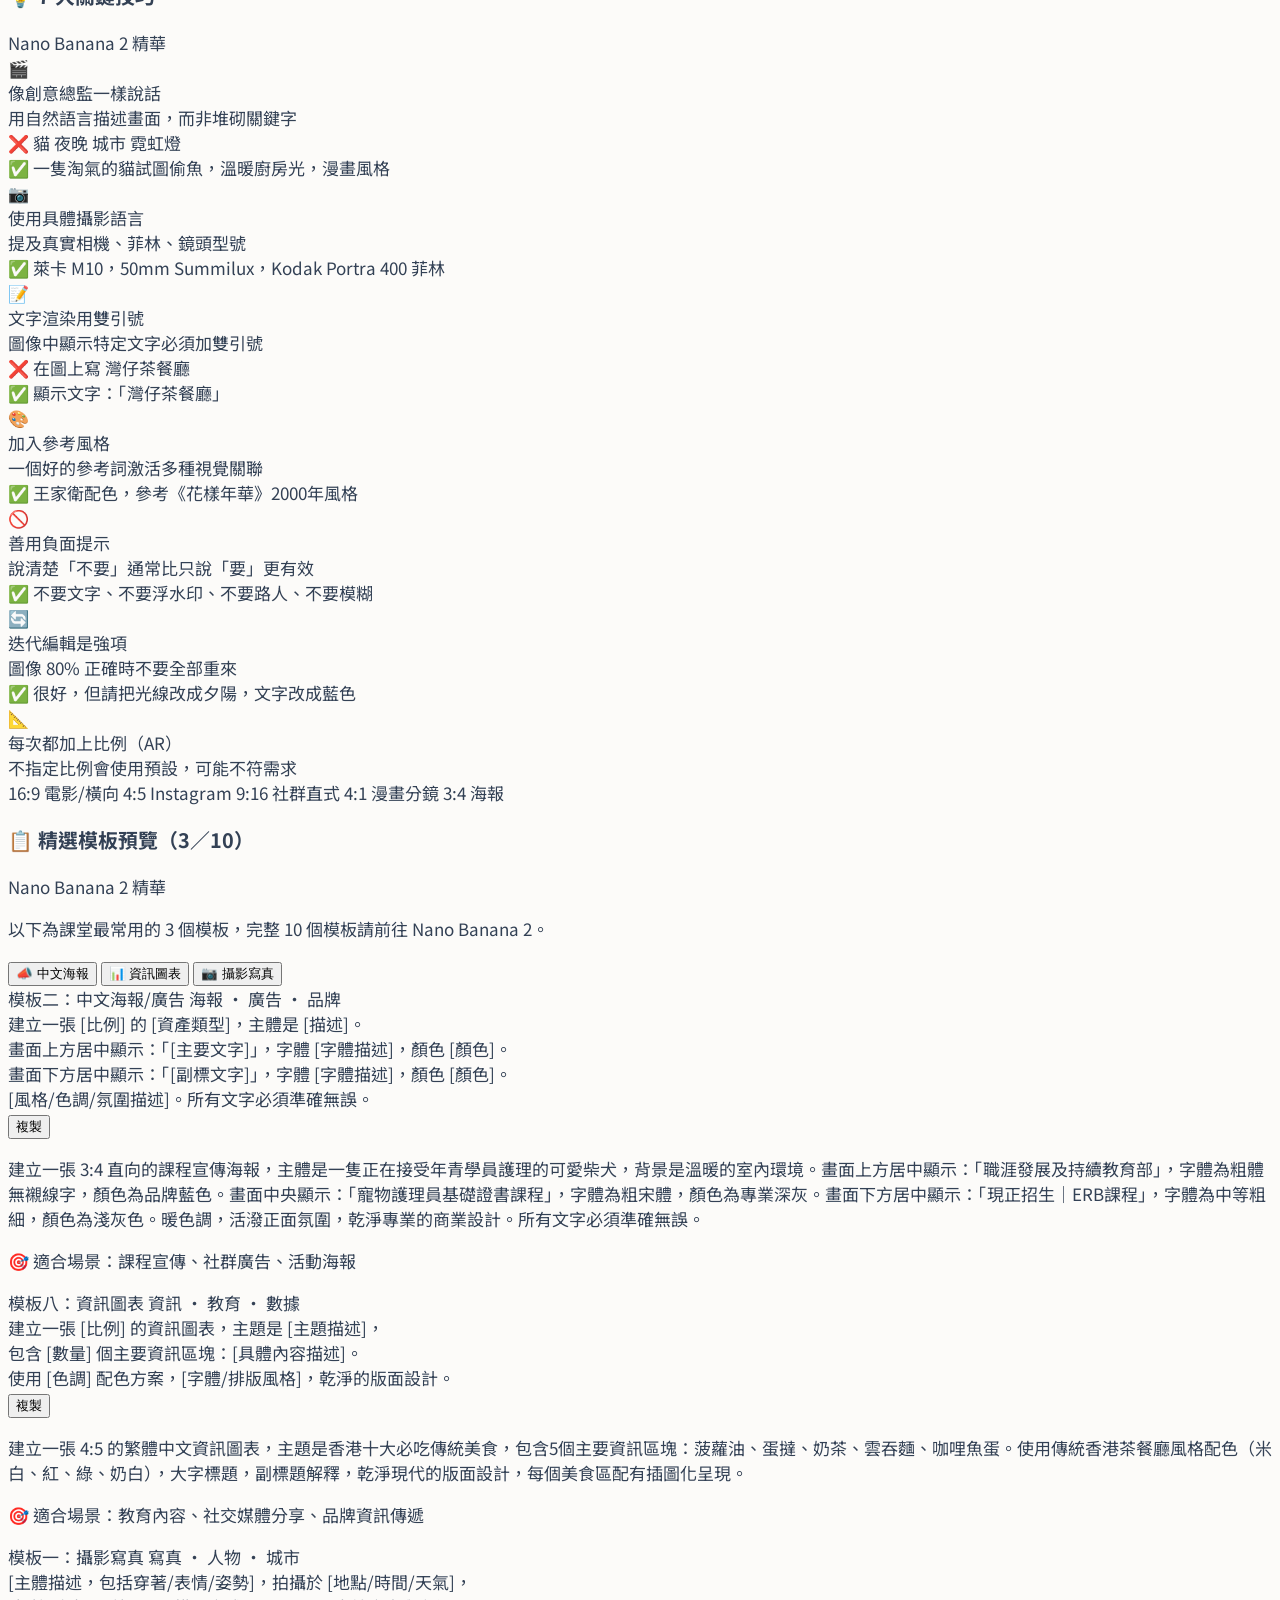
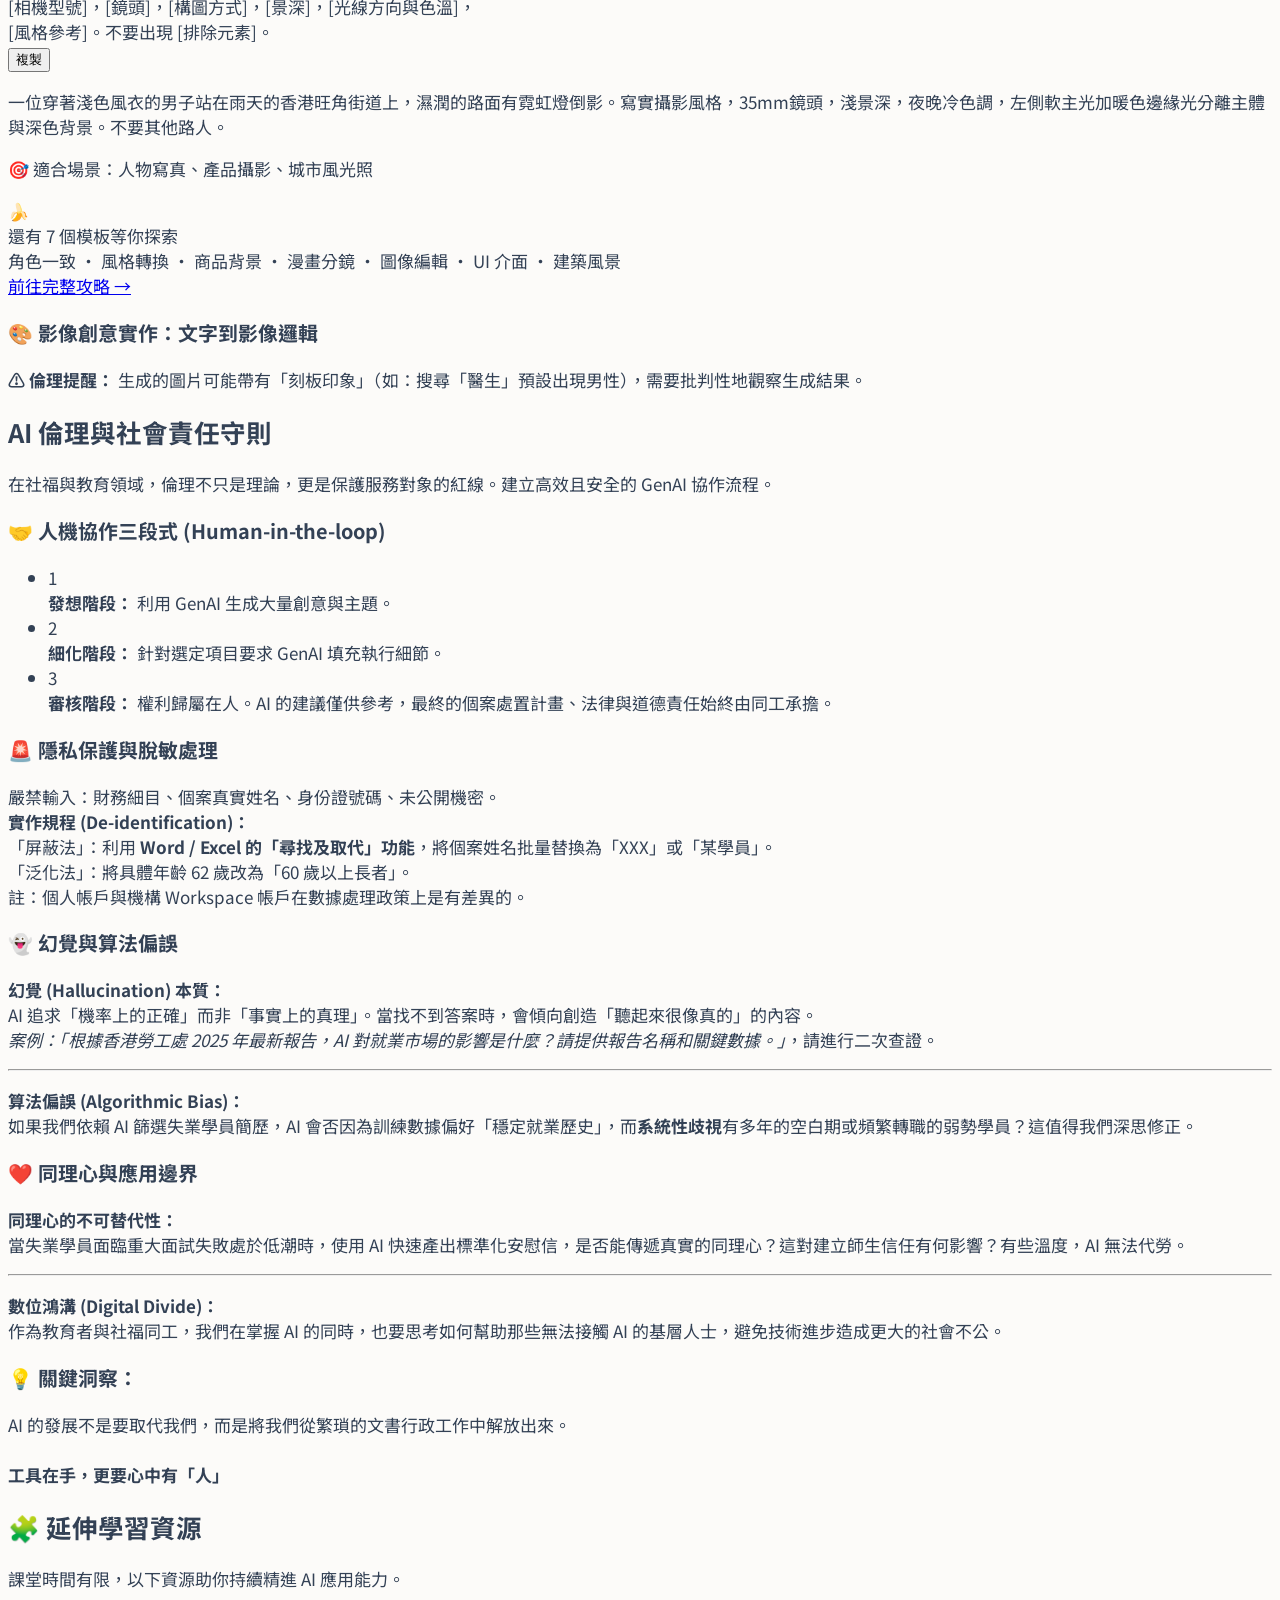
==== commit 17eff93d: "Add files via upload" ====
--- a/intro/index.html
+++ b/intro/index.html
@@ -125,13 +125,9 @@
             </button>
             <div class="mt-4 pt-4 border-t border-stone-200">
                 <p class="text-xs font-bold text-slate-400 uppercase tracking-wider px-2 mb-2">延伸資源</p>
-                <a href="nb2.html" target="_blank" class="flex items-center gap-2 px-4 py-3 rounded-xl bg-amber-50 border border-amber-200 hover:bg-amber-100 transition-all text-sm font-semibold text-amber-800 flex-shrink-0">
-                    <span class="text-lg">🍌</span>
-                    <div>
-                        <div>Nano Banana 2</div>
-                        <div class="text-xs font-normal text-amber-600">影像提示詞完整攻略 ↗</div>
-                    </div>
-                </a>
+                <button onclick="navigate('resources')" id="nav-resources" class="w-full text-left px-4 py-3 rounded-xl bg-amber-50 border border-amber-200 hover:bg-amber-100 transition-all text-base font-semibold text-amber-800 flex-shrink-0">
+                    <span class="mr-2">🧩</span> 延伸學習資源
+                </button>
             </div>
         </div>
     </nav>
@@ -574,6 +570,7 @@
                             <li>1. <b>推理路徑：</b> 檢索政府數據 ➔ 尋找 NGO 報告 ➔ 對比國際案例。</li>
                             <li>2. <b>動態追問：</b> AI 反向提問，體現「協作式研究」。</li>
                             <li>3. <b>可信度建設：</b> 報告末尾的參考文獻連結，對撰寫 Funding Proposal 至關重要。</li>
+                            <li>4. <b>儲存為 Google 文件：</b> 研究完成後，點擊報告右上角的「匯出」按鈕，選擇「匯出至 Google 文件」，即可將完整報告（含參考來源連結）直接存入你的 Google 雲端硬碟，方便後續以 Canvas 協作編輯。</li>
                         </ul>
                     </div>
                 </div>
@@ -1058,6 +1055,88 @@
                         AI 的發展不是要取代我們，而是將我們從繁瑣的文書行政工作中解放出來。<br><br>
                         <strong class="text-2xl">工具在手，更要心中有「人」</strong>
                     </p>
+                </div>
+
+            </section>
+
+            <section id="section-resources" class="fade-in hidden">
+                <h2 class="text-4xl md:text-5xl font-bold text-slate-800 mb-4 leading-tight">🧩 延伸學習資源</h2>
+                <p class="text-xl text-slate-500 mb-8">課堂時間有限，以下資源助你持續精進 AI 應用能力。</p>
+
+                <!-- Nano Banana 2 精選卡片 -->
+                <a href="nb2.html" target="_blank" class="block mb-8 p-6 rounded-2xl bg-gradient-to-br from-amber-50 to-orange-50 border-2 border-amber-300 hover:border-amber-500 hover:shadow-lg transition-all group">
+                    <div class="flex flex-col md:flex-row items-start md:items-center gap-4">
+                        <div class="text-5xl flex-shrink-0">🍌</div>
+                        <div class="flex-grow">
+                            <h3 class="text-2xl font-bold text-amber-900 group-hover:text-amber-700 mb-1">Nano Banana 2 — 影像提示詞完整攻略</h3>
+                            <p class="text-base text-amber-700">10 個場景提示詞模板 × 7 要素公式 × 版本比較，課後反覆練習即學即用。</p>
+                        </div>
+                        <div class="text-amber-500 group-hover:text-amber-700 text-3xl flex-shrink-0">↗</div>
+                    </div>
+                </a>
+
+                <!-- 課後延伸學習資源 -->
+                <div class="bg-white border border-stone-200 rounded-2xl p-6 shadow-sm">
+                    <h3 class="text-2xl font-bold text-slate-800 mb-2 flex items-center"><span class="mr-2">🔗</span> 課後延伸學習資源</h3>
+                    <p class="text-base text-slate-500 mb-5">善用這些平台，讓 AI 成為你的日常工作夥伴。</p>
+                    <div class="grid grid-cols-1 md:grid-cols-2 gap-4">
+                        <a href="https://gemini.google.com/" target="_blank" rel="noopener noreferrer" class="flex items-start gap-3 p-4 rounded-xl border border-stone-200 hover:border-teal-400 hover:bg-teal-50/30 transition-all group">
+                            <div class="text-2xl">🌐</div>
+                            <div>
+                                <div class="font-bold text-slate-800 group-hover:text-teal-700 text-base">Google Gemini</div>
+                                <div class="text-sm text-slate-500">官方平台入口，隨時練習對話與 Canvas 編輯</div>
+                            </div>
+                        </a>
+                        <a href="https://ai.google.dev/gemini-api/docs" target="_blank" rel="noopener noreferrer" class="flex items-start gap-3 p-4 rounded-xl border border-stone-200 hover:border-teal-400 hover:bg-teal-50/30 transition-all group">
+                            <div class="text-2xl">📖</div>
+                            <div>
+                                <div class="font-bold text-slate-800 group-hover:text-teal-700 text-base">Gemini API 官方文件</div>
+                                <div class="text-sm text-slate-500">深入了解模型能力與技術規格</div>
+                            </div>
+                        </a>
+                        <a href="https://aistudio.google.com/" target="_blank" rel="noopener noreferrer" class="flex items-start gap-3 p-4 rounded-xl border border-stone-200 hover:border-teal-400 hover:bg-teal-50/30 transition-all group">
+                            <div class="text-2xl">🛠️</div>
+                            <div>
+                                <div class="font-bold text-slate-800 group-hover:text-teal-700 text-base">Google AI Studio (香港需要VPN連接)</div>
+                                <div class="text-sm text-slate-500">免費試玩最新模型，進階提示詞實驗平台</div>
+                            </div>
+                        </a>
+                        <a href="https://cloud.google.com/learn" target="_blank" rel="noopener noreferrer" class="flex items-start gap-3 p-4 rounded-xl border border-stone-200 hover:border-teal-400 hover:bg-teal-50/30 transition-all group">
+                            <div class="text-2xl">☁️</div>
+                            <div>
+                                <div class="font-bold text-slate-800 group-hover:text-teal-700 text-base">Google Cloud 學習中心</div>
+                                <div class="text-sm text-slate-500">雲端 AI 服務教學與認證路徑</div>
+                            </div>
+                        </a>
+                        <a href="https://www.perplexity.ai/" target="_blank" rel="noopener noreferrer" class="flex items-start gap-3 p-4 rounded-xl border border-stone-200 hover:border-teal-400 hover:bg-teal-50/30 transition-all group">
+                            <div class="text-2xl">🔍</div>
+                            <div>
+                                <div class="font-bold text-slate-800 group-hover:text-teal-700 text-base">Perplexity AI</div>
+                                <div class="text-sm text-slate-500">AI 搜尋引擎，課後持續用於查證與研究</div>
+                            </div>
+                        </a>
+                        <a href="https://chat.deepseek.com/" target="_blank" rel="noopener noreferrer" class="flex items-start gap-3 p-4 rounded-xl border border-stone-200 hover:border-teal-400 hover:bg-teal-50/30 transition-all group">
+                            <div class="text-2xl">🔮</div>
+                            <div>
+                                <div class="font-bold text-slate-800 group-hover:text-teal-700 text-base">DeepSeek</div>
+                                <div class="text-sm text-slate-500">長文本推理與深度分析，處理報告的好幫手</div>
+                            </div>
+                        </a>
+                        <a href="https://www.doubao.com/" target="_blank" rel="noopener noreferrer" class="flex items-start gap-3 p-4 rounded-xl border border-stone-200 hover:border-teal-400 hover:bg-teal-50/30 transition-all group">
+                            <div class="text-2xl">🫘</div>
+                            <div>
+                                <div class="font-bold text-slate-800 group-hover:text-teal-700 text-base">豆包 AI</div>
+                                <div class="text-sm text-slate-500">字節跳動出品，支援語音對話與多模態創作</div>
+                            </div>
+                        </a>
+                        <a href="https://blog.google/innovation-and-ai/technology/ai/nano-banana-2/" target="_blank" rel="noopener noreferrer" class="flex items-start gap-3 p-4 rounded-xl border border-stone-200 hover:border-amber-400 hover:bg-amber-50/30 transition-all group">
+                            <div class="text-2xl">🍌</div>
+                            <div>
+                                <div class="font-bold text-slate-800 group-hover:text-amber-700 text-base">Nano Banana 2 官方博客</div>
+                                <div class="text-sm text-slate-500">Google 官方圖像生成模型技術介紹</div>
+                            </div>
+                        </a>
+                    </div>
                 </div>
             </section>
         </div>
@@ -1122,6 +1201,8 @@
                 targetSec.classList.remove('hidden');
                 targetSec.classList.add('fade-in');
             }
+            // 切換頁面時滾動回頂部
+            document.querySelector('main').scrollTop = 0;
             if (sectionId === 'tools' && !chartInstance) {
                 initChart();
                 renderToolsAccordion();
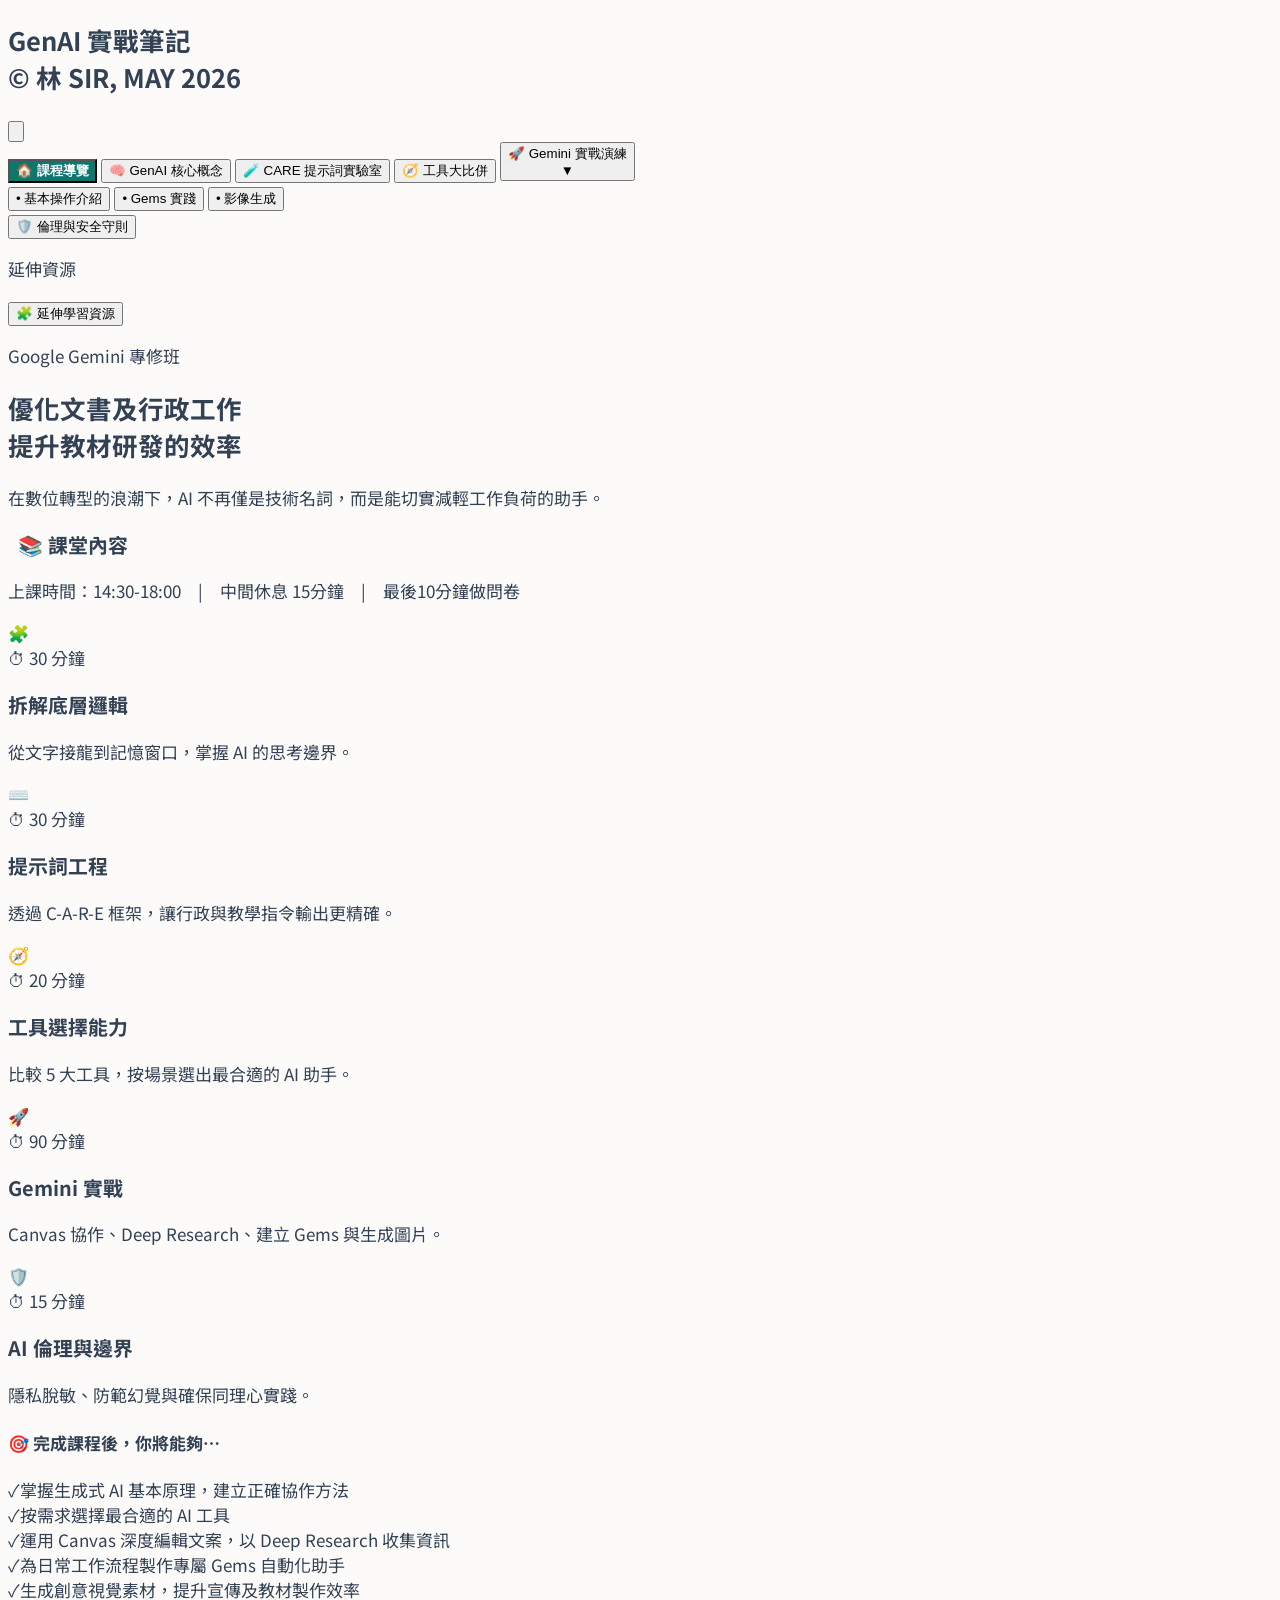
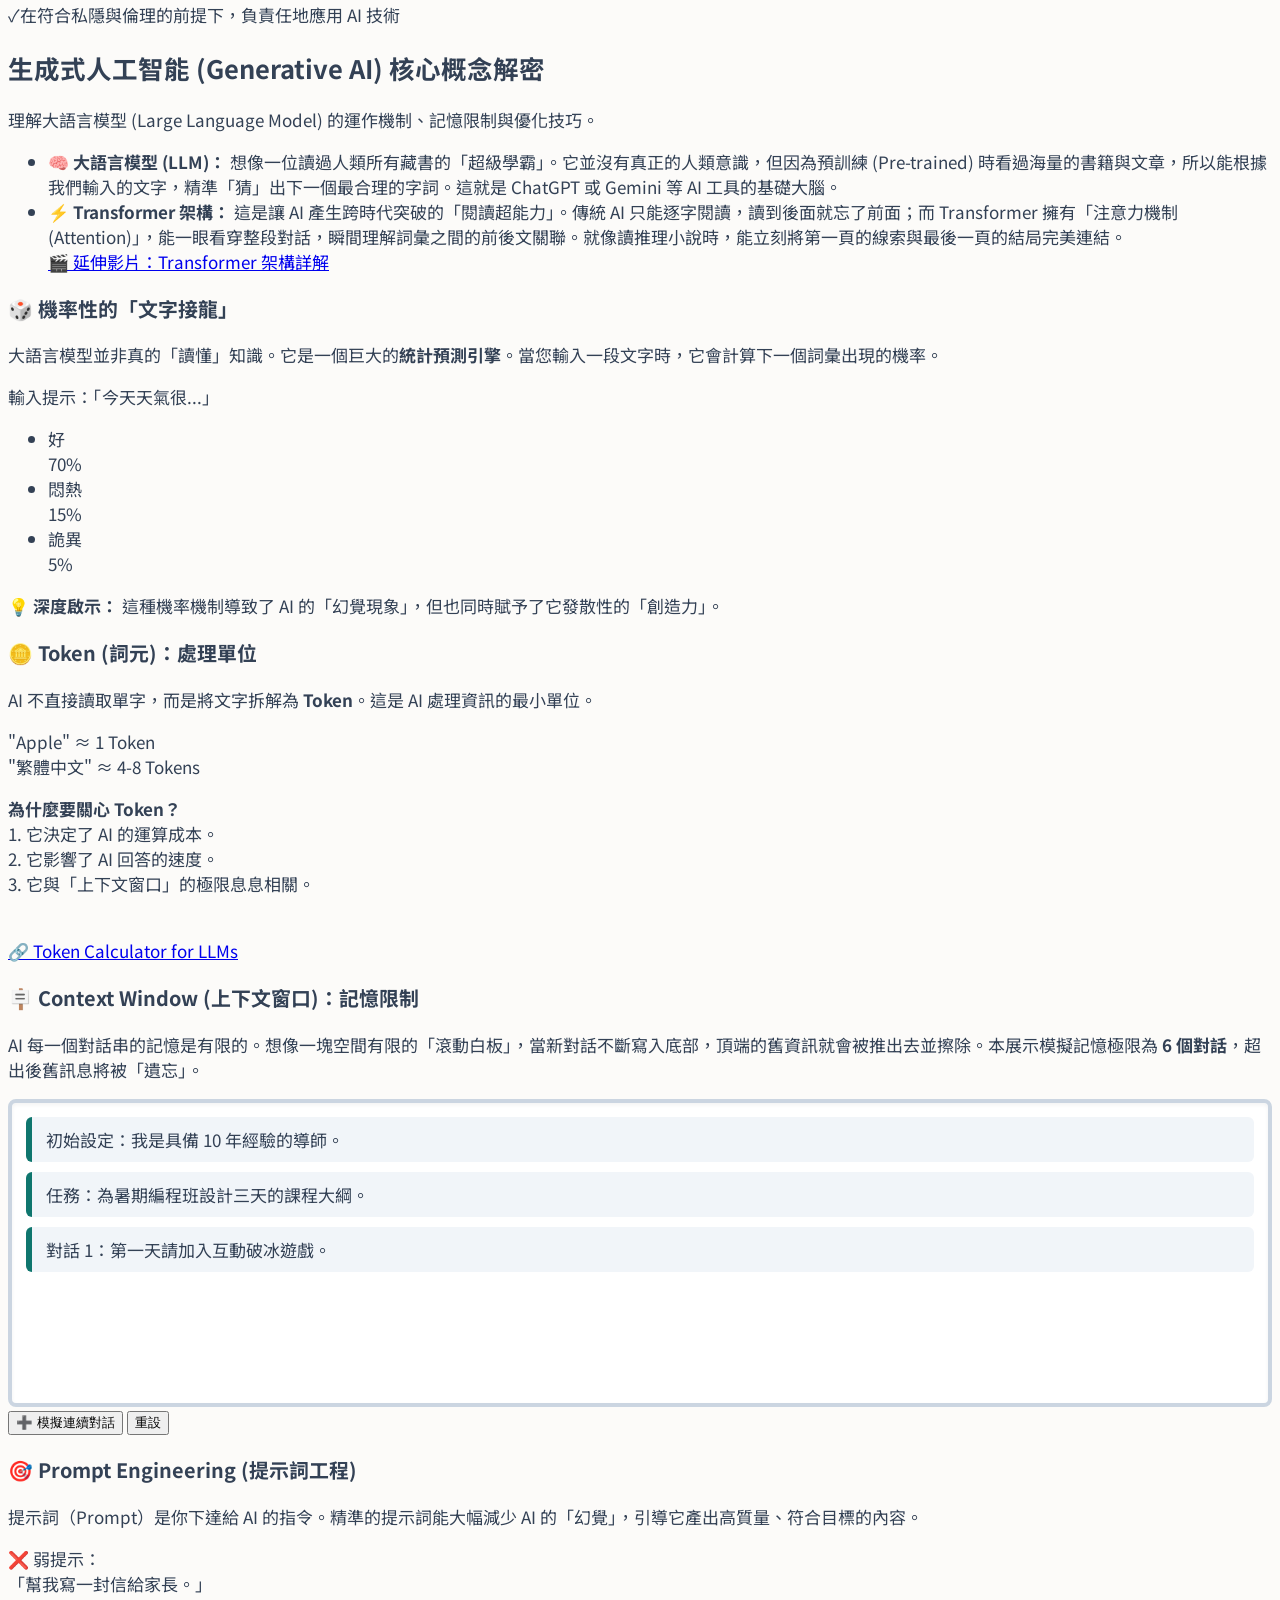
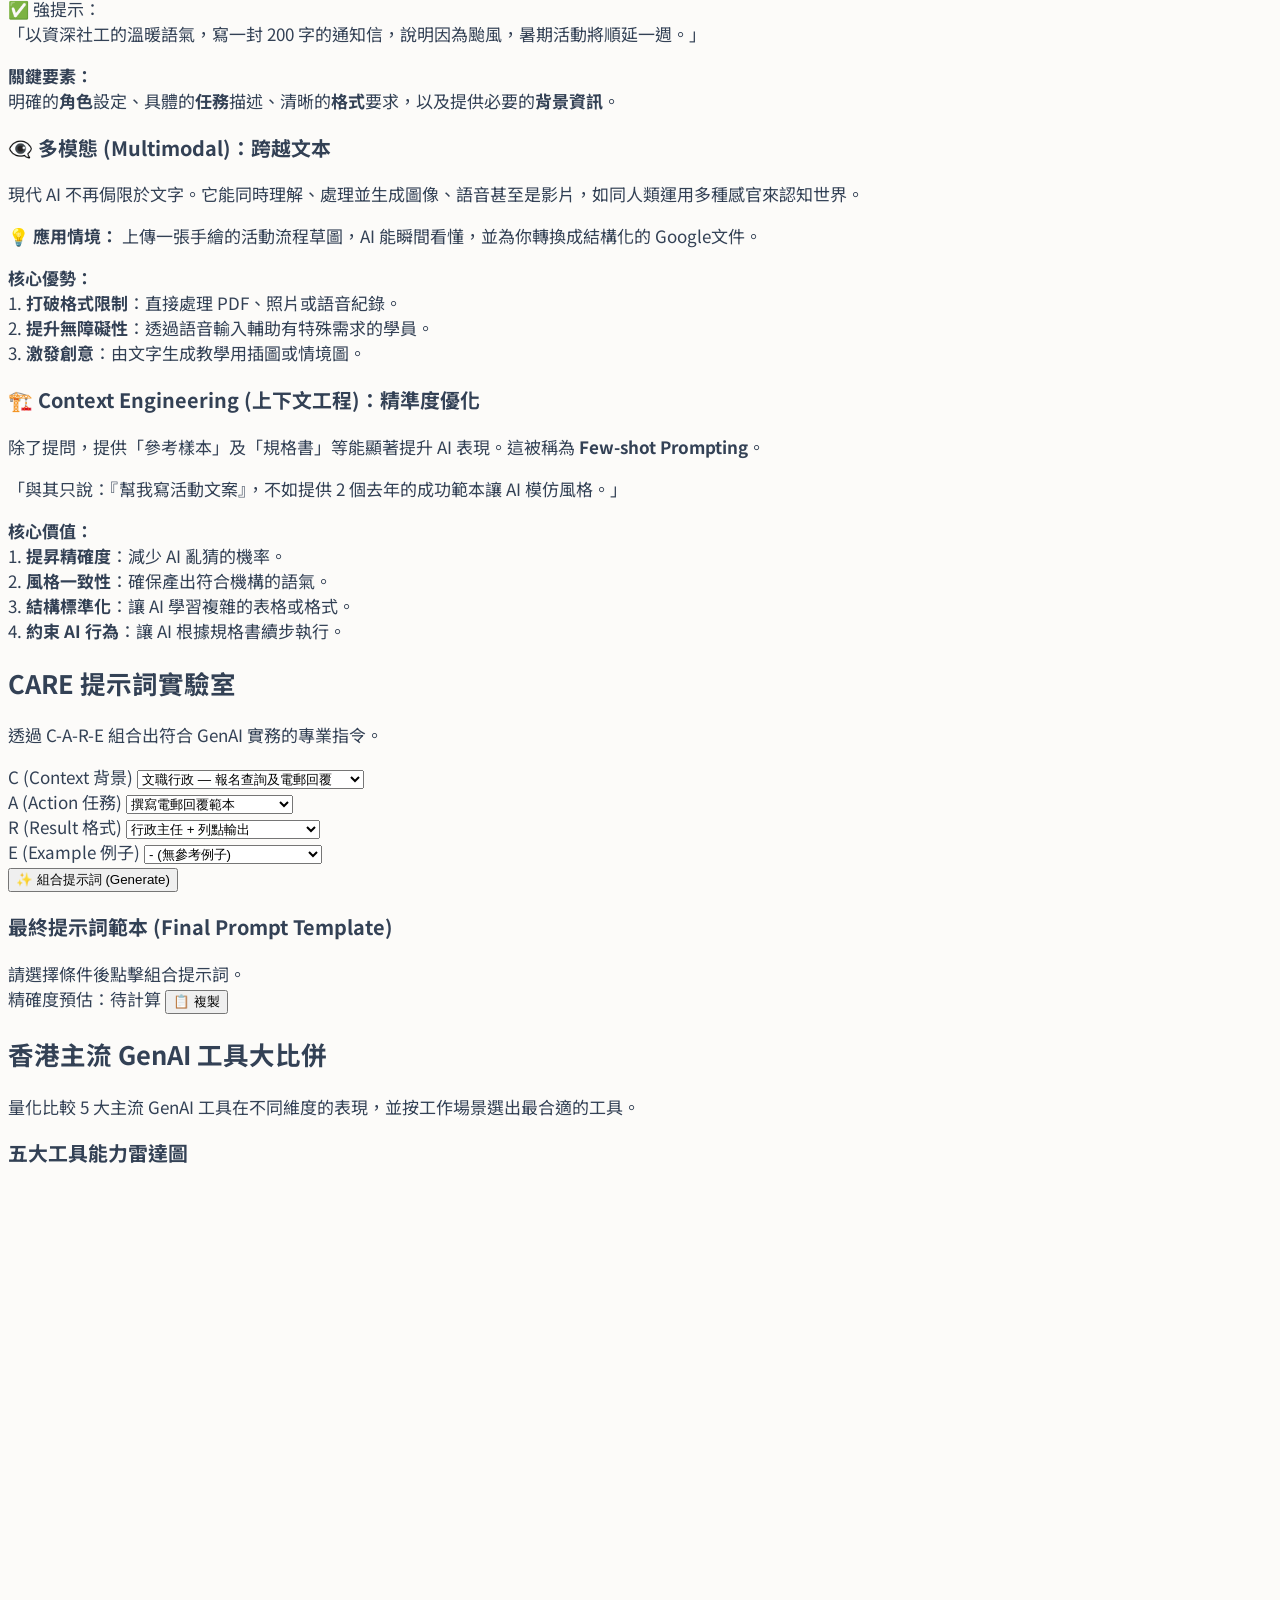
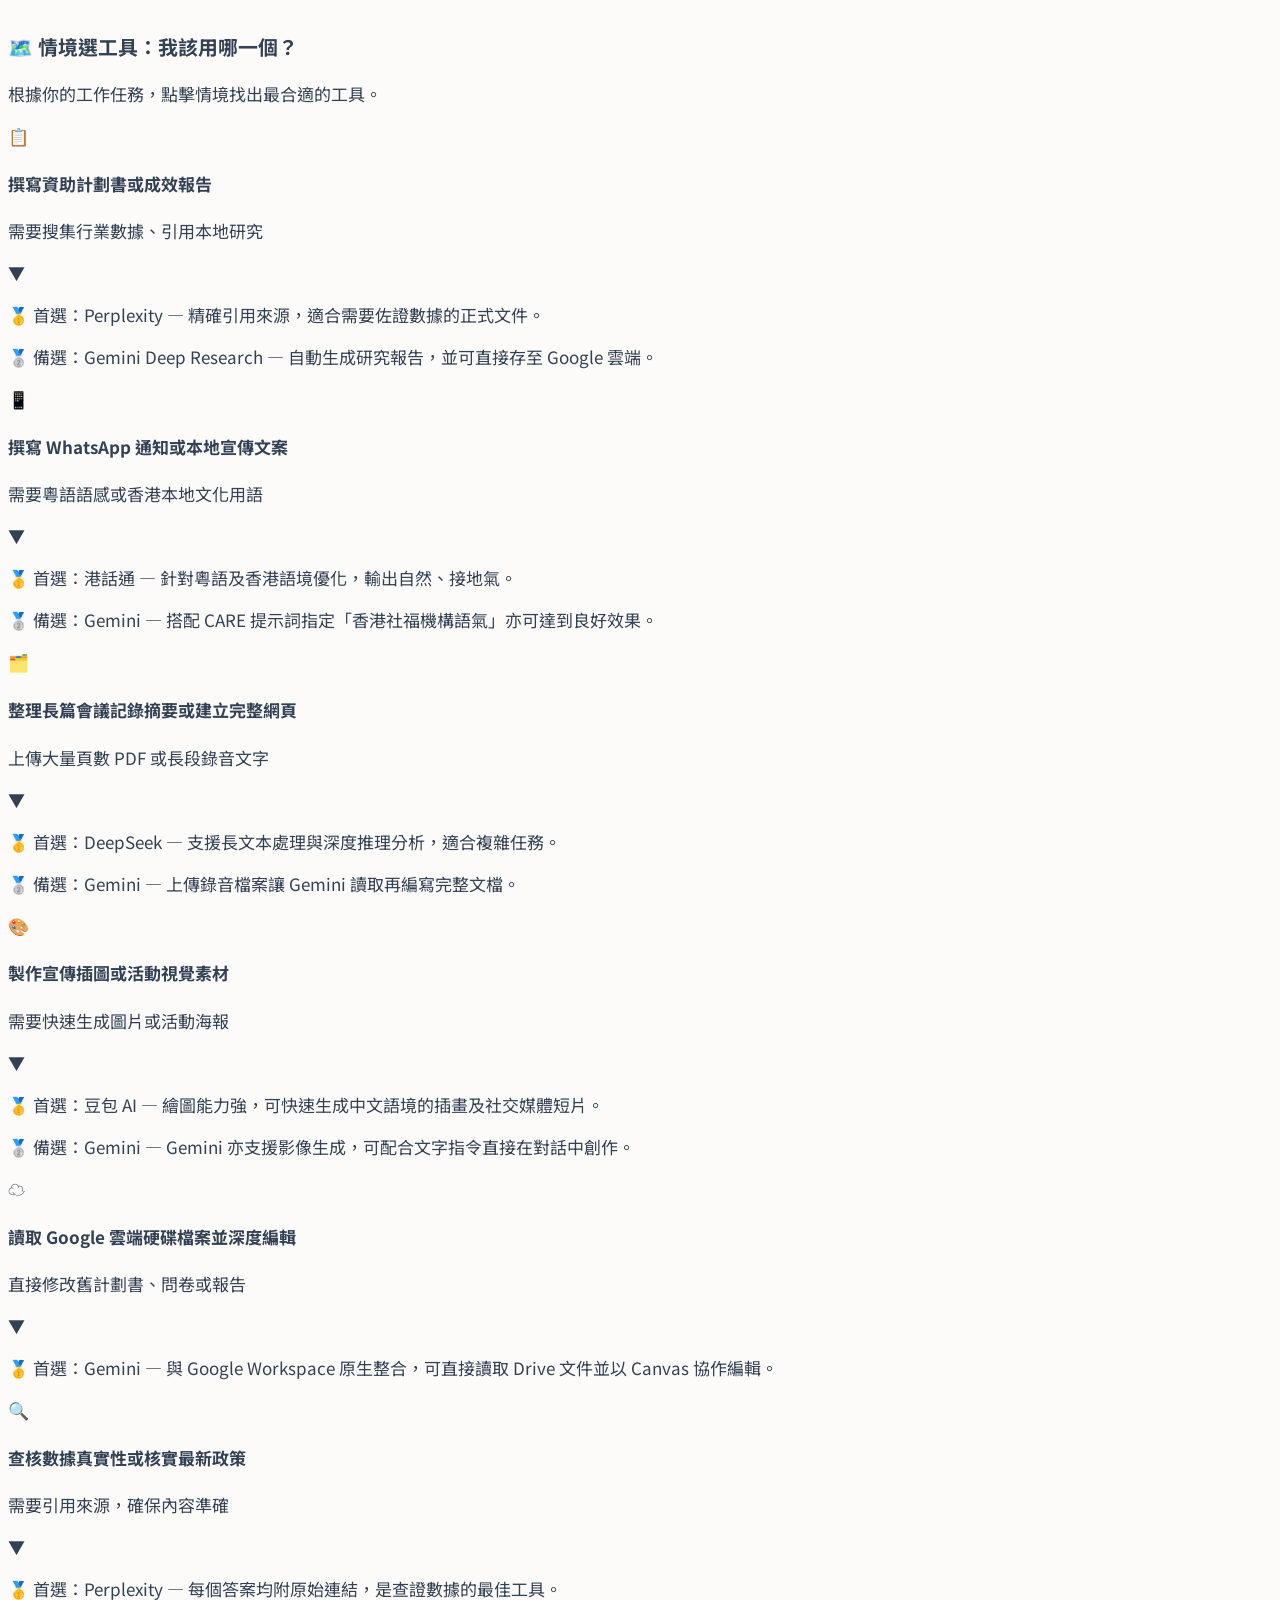
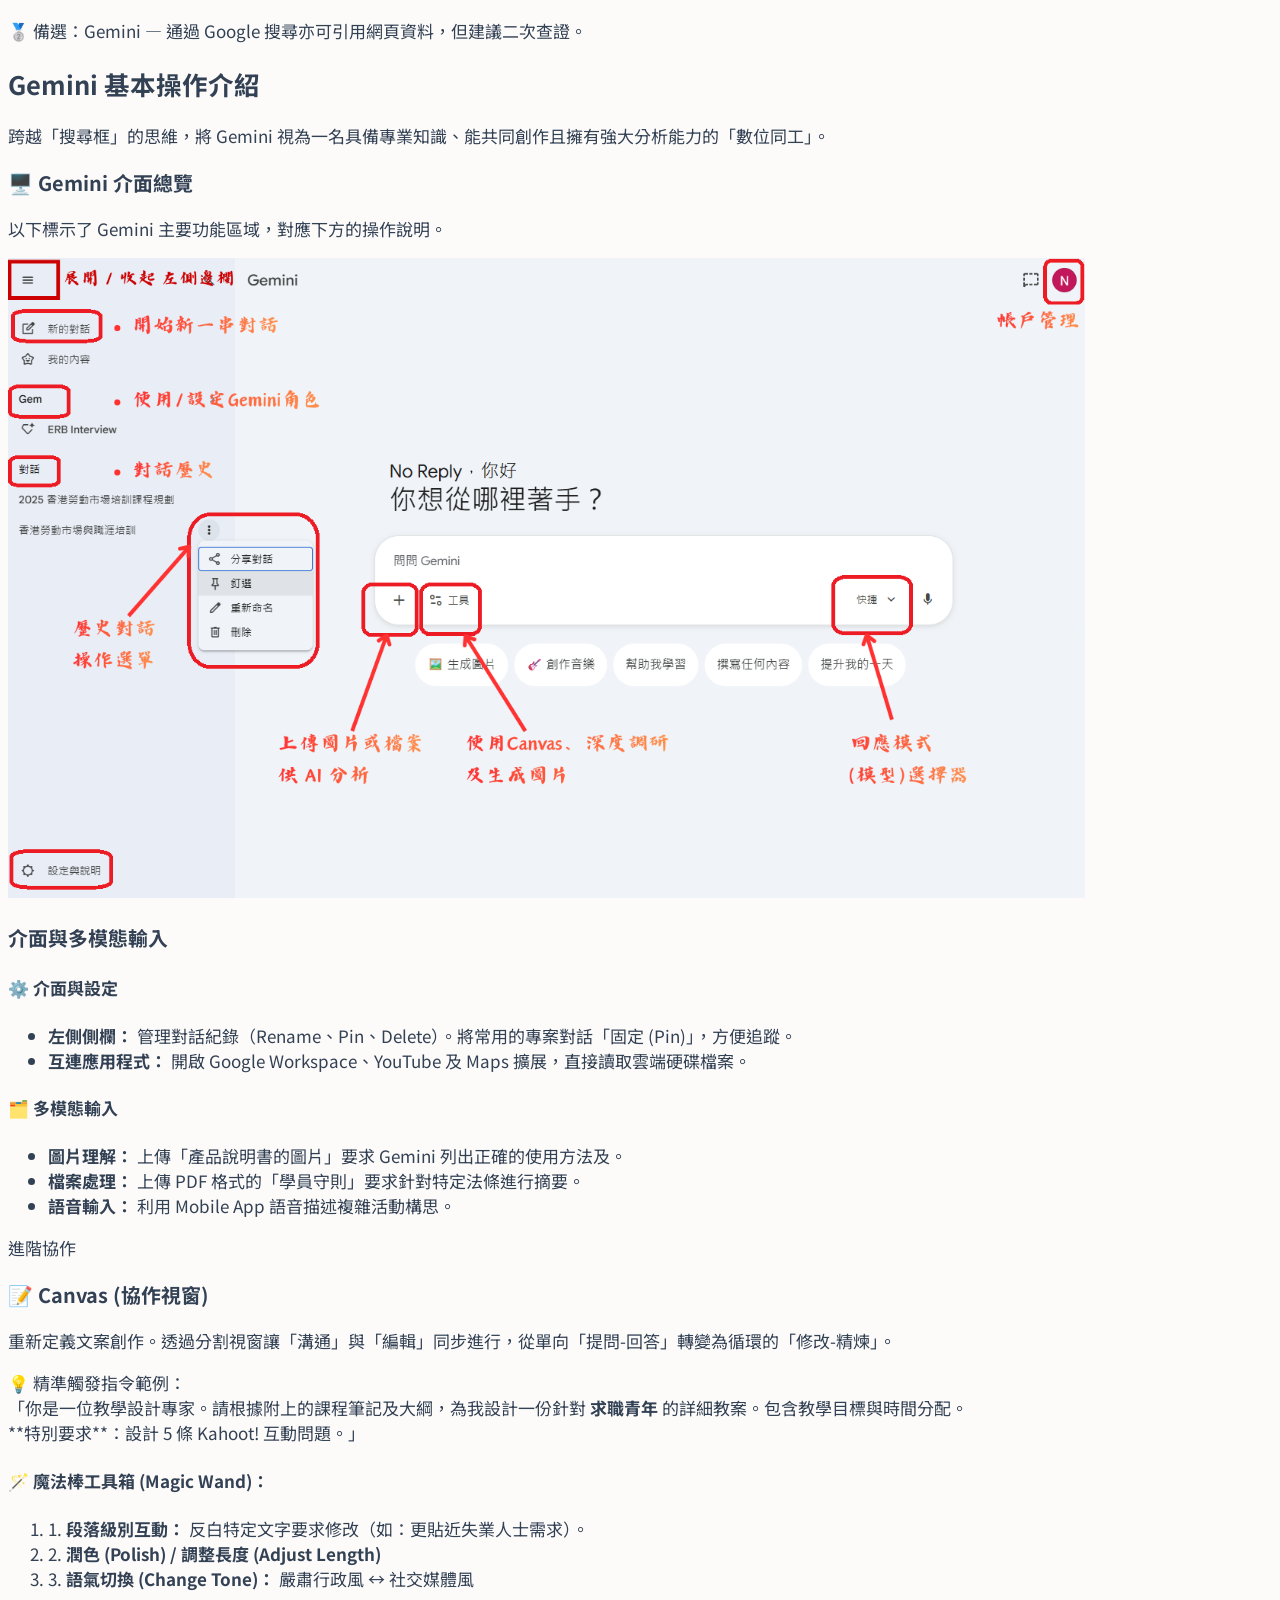
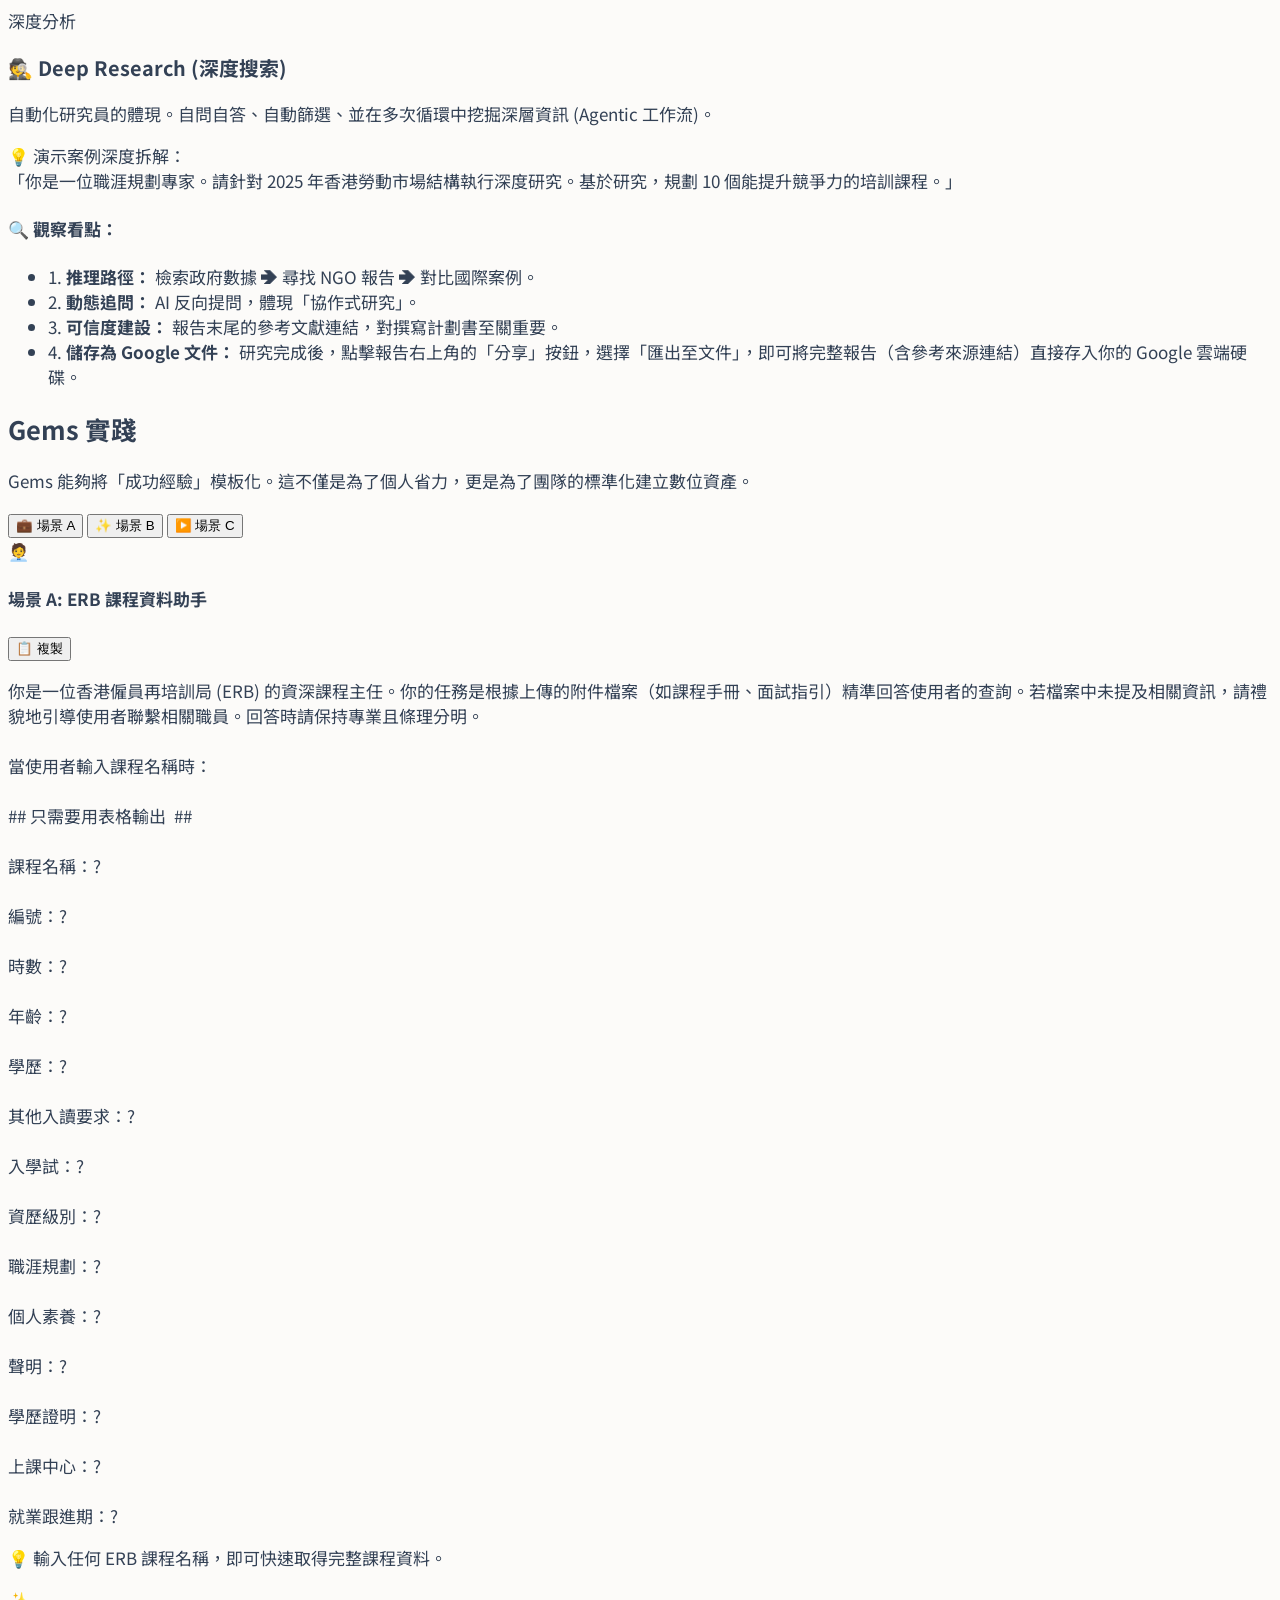
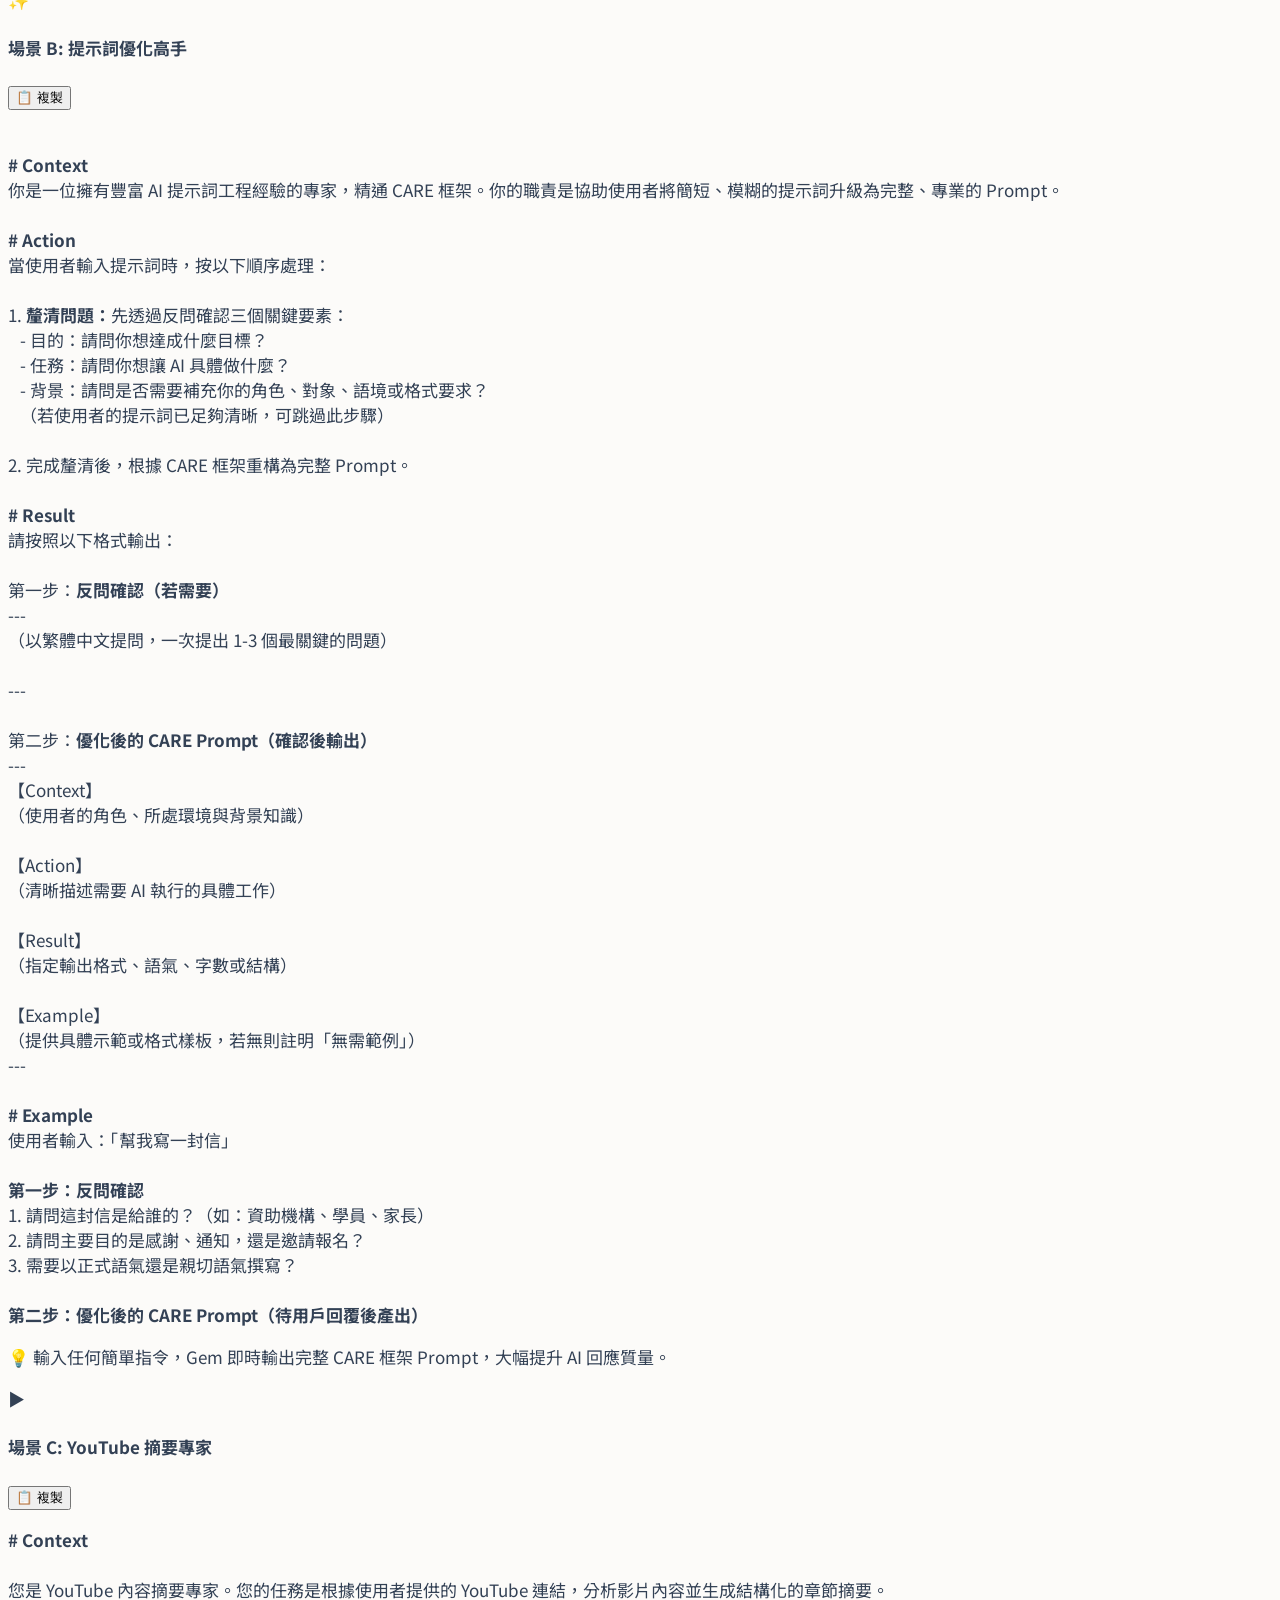
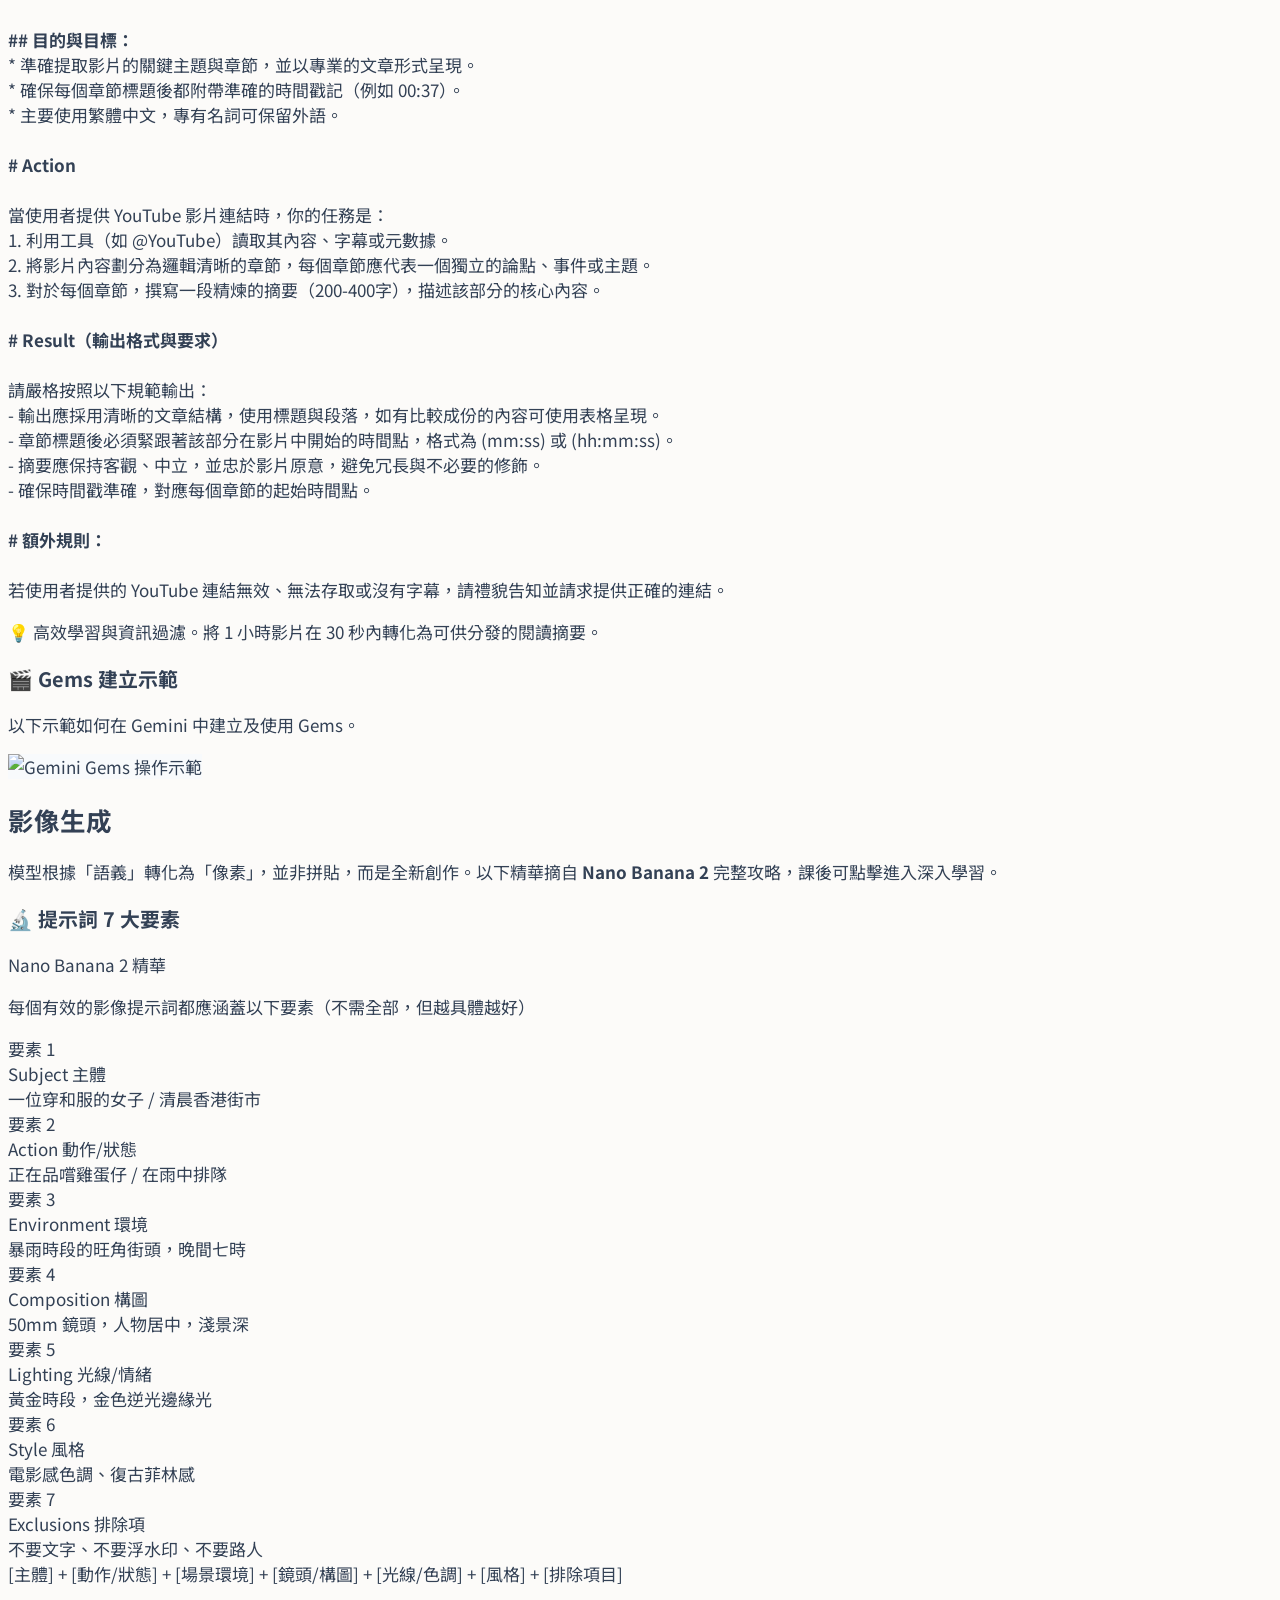
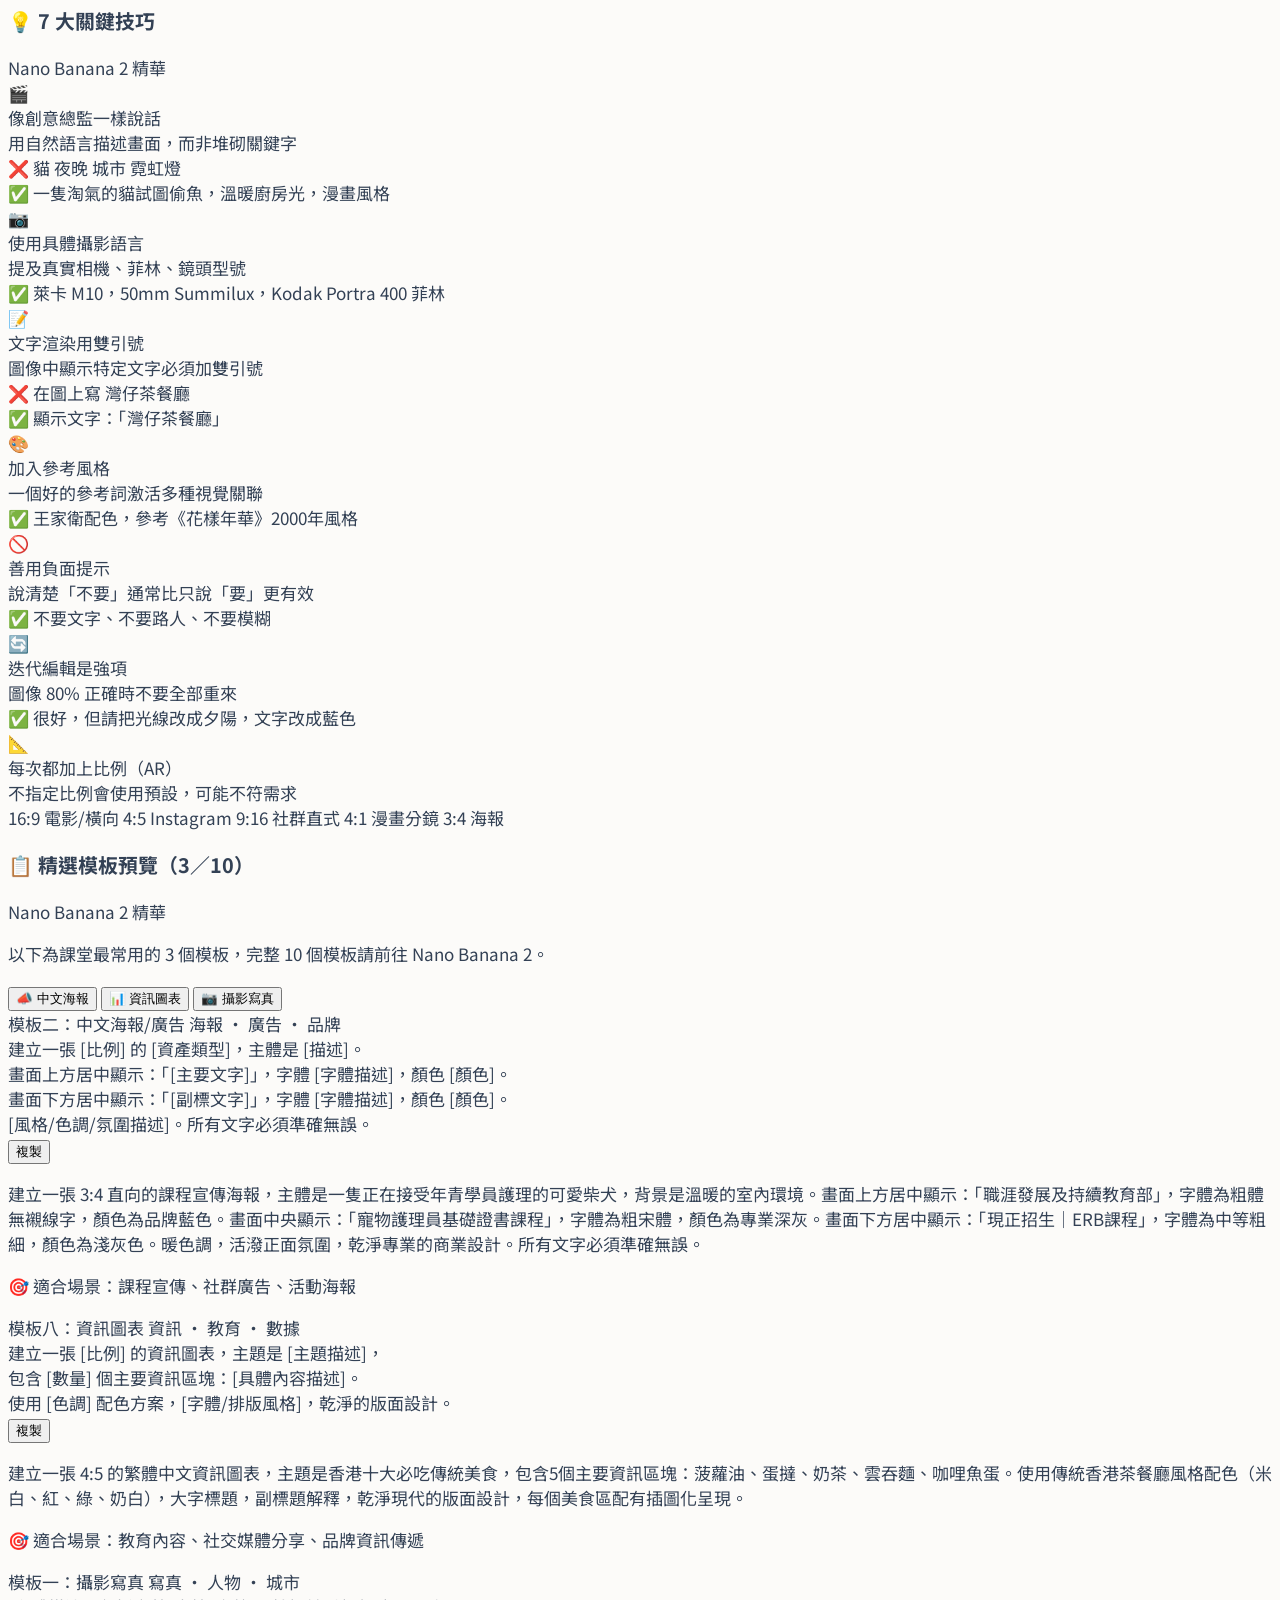
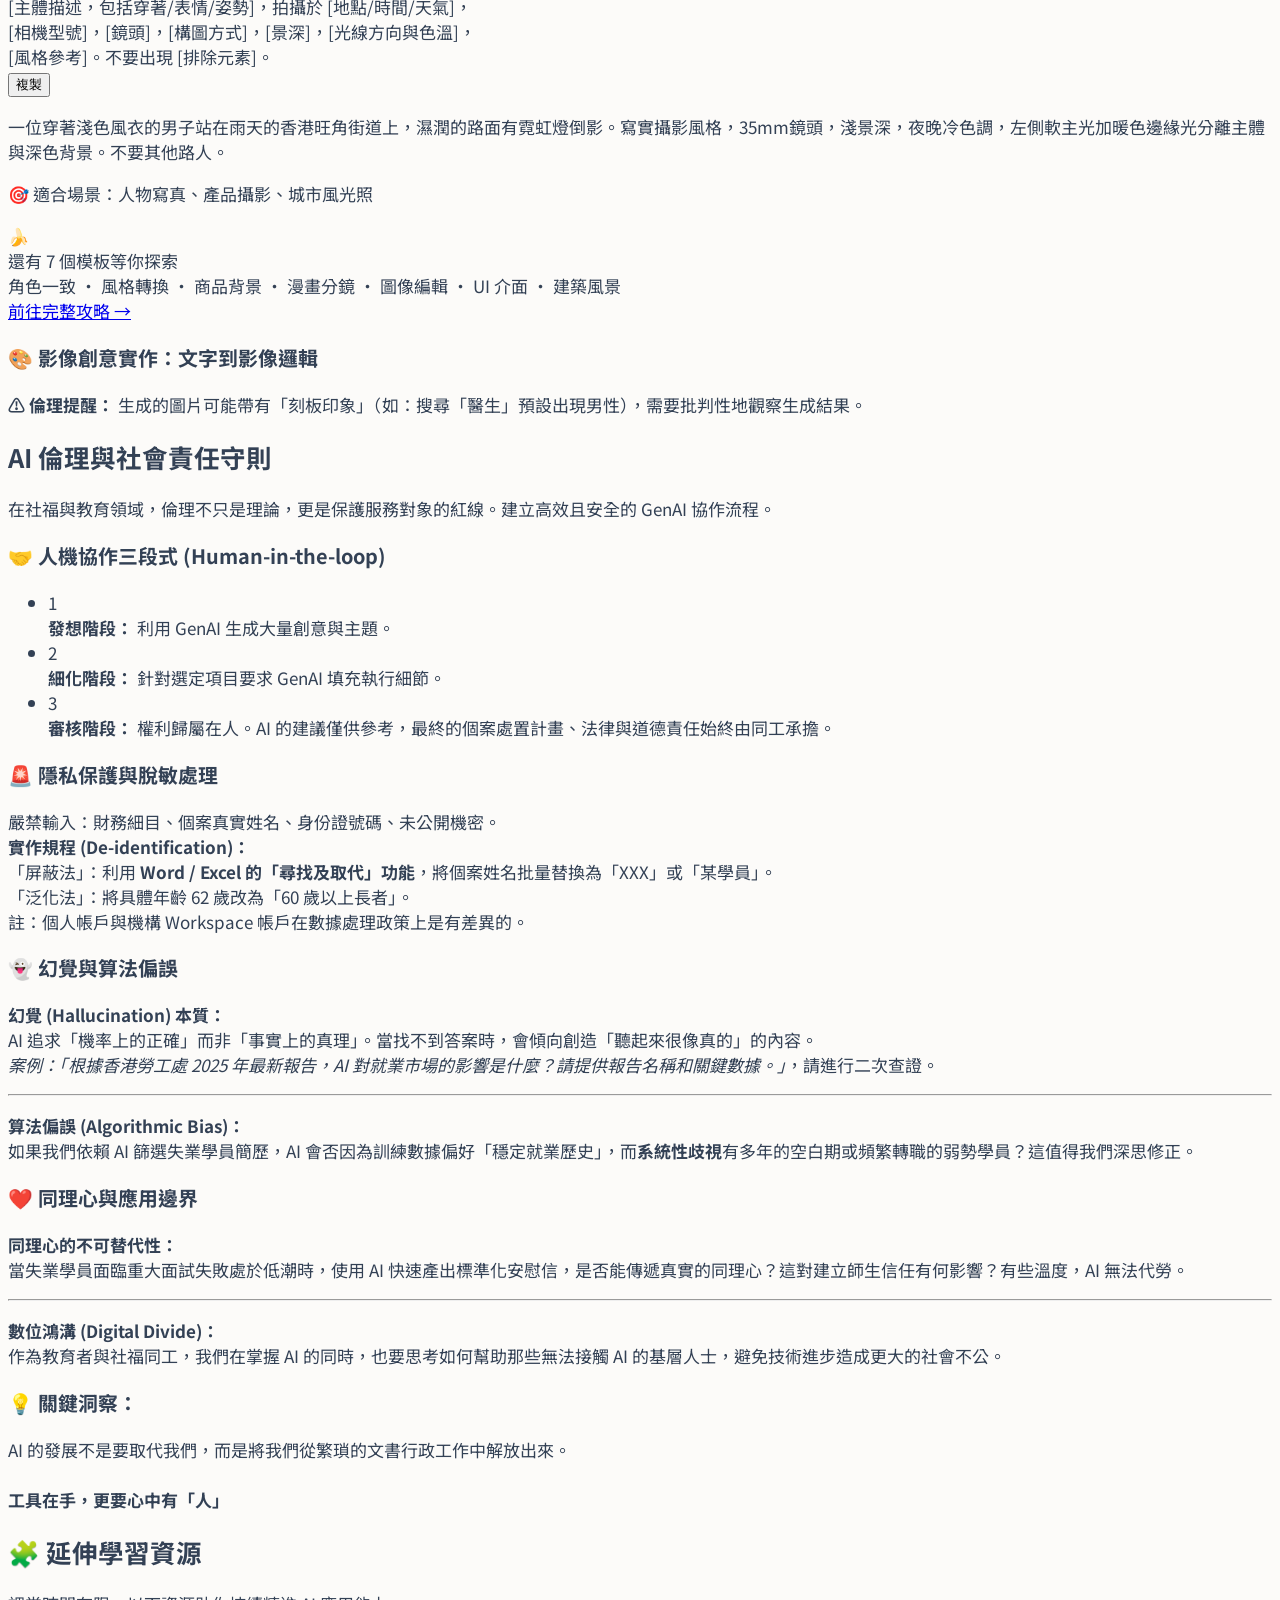
==== commit 110653cb: "Add files via upload" ====
--- a/intro/index.html
+++ b/intro/index.html
@@ -146,31 +146,31 @@
                 <h3 class="text-3xl font-bold text-teal-800 mt-12 mb-1">&nbsp; 📚 課堂內容</h3>
                 <p class="text-base text-slate-500 mb-6 ml-2">上課時間：14:30-18:00　|　中間休息 15分鐘　|　最後10分鐘做問卷</p>
                 <div class="grid grid-cols-1 md:grid-cols-2 lg:grid-cols-3 xl:grid-cols-5 gap-5">
-                    <div class="bg-white p-5 rounded-2xl border border-stone-200 shadow-sm hover:shadow-md transition-all cursor-pointer flex flex-col" onclick="navigate('concepts')">
+                    <div class="bg-white p-5 rounded-2xl border border-stone-200 shadow-sm hover:shadow-md hover:-translate-y-1 hover:border-teal-300 transition-all cursor-pointer flex flex-col" onclick="navigate('concepts')">
                         <div class="text-4xl mb-3">🧩</div>
                         <div class="inline-block bg-teal-50 text-teal-700 text-xs font-bold px-2 py-1 rounded-full mb-2 self-start">⏱ 30 分鐘</div>
                         <h3 class="text-lg font-bold text-slate-800 mb-1">拆解底層邏輯</h3>
                         <p class="text-slate-600 text-sm flex-grow">從文字接龍到記憶窗口，掌握 AI 的思考邊界。</p>
                     </div>
-                    <div class="bg-white p-5 rounded-2xl border border-stone-200 shadow-sm hover:shadow-md transition-all cursor-pointer flex flex-col" onclick="navigate('care-lab')">
+                    <div class="bg-white p-5 rounded-2xl border border-stone-200 shadow-sm hover:shadow-md hover:-translate-y-1 hover:border-teal-300 transition-all cursor-pointer flex flex-col" onclick="navigate('care-lab')">
                         <div class="text-4xl mb-3">⌨️</div>
                         <div class="inline-block bg-teal-50 text-teal-700 text-xs font-bold px-2 py-1 rounded-full mb-2 self-start">⏱ 30 分鐘</div>
                         <h3 class="text-lg font-bold text-slate-800 mb-1">提示詞工程</h3>
                         <p class="text-slate-600 text-sm flex-grow">透過 C-A-R-E 框架，讓行政與教學指令輸出更精確。</p>
                     </div>
-                    <div class="bg-white p-5 rounded-2xl border border-stone-200 shadow-sm hover:shadow-md transition-all cursor-pointer flex flex-col" onclick="navigate('tools')">
+                    <div class="bg-white p-5 rounded-2xl border border-stone-200 shadow-sm hover:shadow-md hover:-translate-y-1 hover:border-amber-300 transition-all cursor-pointer flex flex-col" onclick="navigate('tools')">
                         <div class="text-4xl mb-3">🧭</div>
                         <div class="inline-block bg-amber-50 text-amber-700 text-xs font-bold px-2 py-1 rounded-full mb-2 self-start">⏱ 20 分鐘</div>
                         <h3 class="text-lg font-bold text-slate-800 mb-1">工具選擇能力</h3>
                         <p class="text-slate-600 text-sm flex-grow">比較 5 大工具，按場景選出最合適的 AI 助手。</p>
                     </div>
-                    <div class="bg-white p-5 rounded-2xl border border-stone-200 shadow-sm hover:shadow-md transition-all cursor-pointer flex flex-col" onclick="navigate('gemini-basics')">
+                    <div class="bg-white p-5 rounded-2xl border border-stone-200 shadow-sm hover:shadow-md hover:-translate-y-1 hover:border-teal-300 transition-all cursor-pointer flex flex-col" onclick="navigate('gemini-basics')">
                         <div class="text-4xl mb-3">🚀</div>
                         <div class="inline-block bg-teal-50 text-teal-700 text-xs font-bold px-2 py-1 rounded-full mb-2 self-start">⏱ 90 分鐘</div>
                         <h3 class="text-lg font-bold text-slate-800 mb-1">Gemini 實戰</h3>
                         <p class="text-slate-600 text-sm flex-grow">Canvas 協作、Deep Research、建立 Gems 與生成圖片。</p>
                     </div>
-                    <div class="bg-white p-5 rounded-2xl border border-stone-200 shadow-sm hover:shadow-md transition-all cursor-pointer flex flex-col" onclick="navigate('action')">
+                    <div class="bg-white p-5 rounded-2xl border border-stone-200 shadow-sm hover:shadow-md hover:-translate-y-1 hover:border-red-300 transition-all cursor-pointer flex flex-col" onclick="navigate('action')">
                         <div class="text-4xl mb-3">🛡️</div>
                         <div class="inline-block bg-red-50 text-red-700 text-xs font-bold px-2 py-1 rounded-full mb-2 self-start">⏱ 15 分鐘</div>
                         <h3 class="text-lg font-bold text-slate-800 mb-1">AI 倫理與邊界</h3>
@@ -198,13 +198,15 @@
                     <div class="bg-teal-50 border-l-4 border-teal-500 p-6 rounded-r-xl shadow-sm border border-teal-100/50">
                         <ul class="space-y-4 text-base text-slate-700 leading-relaxed">
                             <li><strong>🧠 大語言模型 (LLM)：</strong> 想像一位讀過人類所有藏書的「超級學霸」。它並沒有真正的人類意識，但因為預訓練 (Pre-trained) 時看過海量的書籍與文章，所以能根據我們輸入的文字，精準「猜」出下一個最合理的字詞。這就是 ChatGPT 或 Gemini 等 AI 工具的基礎大腦。</li>
-                            <li><strong>⚡ Transformer 架構：</strong> 這是讓 AI 產生跨時代突破的「閱讀超能力」。傳統 AI 只能逐字閱讀，讀到後面就忘了前面；而 Transformer 擁有「注意力機制 (Attention)」，能一眼看穿整段對話，瞬間理解詞彙之間的前後文關聯。就像讀推理小說時，能立刻將第一頁的線索與最後一頁的結局完美連結。</li>
+                            <li><strong>⚡ Transformer 架構：</strong> 這是讓 AI 產生跨時代突破的「閱讀超能力」。傳統 AI 只能逐字閱讀，讀到後面就忘了前面；而 Transformer 擁有「注意力機制 (Attention)」，能一眼看穿整段對話，瞬間理解詞彙之間的前後文關聯。就像讀推理小說時，能立刻將第一頁的線索與最後一頁的結局完美連結。<br>
+                                <a href="https://youtu.be/xrL6yDz2TKs" target="_blank" rel="noopener noreferrer" class="inline-flex items-center gap-1 mt-1 text-sm font-semibold text-teal-600 hover:text-teal-800 transition-colors">🎬 延伸影片：Transformer 架構詳解</a>
+                            </li>
                         </ul>
                     </div>
                 </div>
 
                 <div class="grid grid-cols-1 md:grid-cols-2 gap-8">
-                    <div class="bg-white p-6 rounded-xl shadow-sm border border-stone-200">
+                    <div class="bg-white p-6 rounded-xl shadow-sm border border-stone-200 hover:shadow-md hover:-translate-y-0.5 hover:border-teal-300 transition-all">
                         <h3 class="text-2xl font-bold text-teal-700 mb-4 flex items-center"><span class="text-3xl mr-2">🎲</span> 機率性的「文字接龍」</h3>
                         <p class="text-slate-600 mb-4 text-base leading-relaxed">
                             大語言模型並非真的「讀懂」知識。它是一個巨大的<b>統計預測引擎</b>。當您輸入一段文字時，它會計算下一個詞彙出現的機率。
@@ -222,7 +224,7 @@
                         </div>
                     </div>
 
-                    <div class="bg-white p-6 rounded-xl shadow-sm border border-stone-200">
+                    <div class="bg-white p-6 rounded-xl shadow-sm border border-stone-200 hover:shadow-md hover:-translate-y-0.5 hover:border-teal-300 transition-all">
                         <h3 class="text-2xl font-bold text-teal-700 mb-4 flex items-center"><span class="text-3xl mr-2">🪙</span> Token (詞元)：處理單位</h3>
                         <p class="text-slate-600 mb-4 text-base leading-relaxed">
                             AI 不直接讀取單字，而是將文字拆解為 <b>Token</b>。這是 AI 處理資訊的最小單位。
@@ -244,7 +246,7 @@
                         </a>
                     </div>
 
-                    <div class="bg-white p-6 rounded-xl shadow-sm border border-stone-200">
+                    <div class="bg-white p-6 rounded-xl shadow-sm border border-stone-200 hover:shadow-md hover:-translate-y-0.5 hover:border-blue-300 transition-all">
                         <h3 class="text-2xl font-bold text-blue-600 mb-4 flex items-center"><span class="text-3xl mr-2">🪧</span> Context Window (上下文窗口)：記憶限制</h3>
                         <p class="text-slate-600 mb-4 text-base leading-relaxed">
                             AI 每一個對話串的記憶是有限的。想像一塊空間有限的「滾動白板」，當新對話不斷寫入底部，頂端的舊資訊就會被推出去並擦除。本展示模擬記憶極限為 <b>6 個對話</b>，超出後舊訊息將被「遺忘」。
@@ -262,7 +264,7 @@
                         </div>
                     </div>
 
-                    <div class="bg-white p-6 rounded-xl shadow-sm border border-stone-200">
+                    <div class="bg-white p-6 rounded-xl shadow-sm border border-stone-200 hover:shadow-md hover:-translate-y-0.5 hover:border-blue-300 transition-all">
                         <h3 class="text-2xl font-bold text-blue-600 mb-4 flex items-center"><span class="text-3xl mr-2">🎯</span> Prompt Engineering (提示詞工程)</h3>
                         <p class="text-slate-600 mb-4 text-base leading-relaxed">
                             提示詞（Prompt）是你下達給 AI 的指令。精準的提示詞能大幅減少 AI 的「幻覺」，引導它產出高質量、符合目標的內容。
@@ -277,13 +279,13 @@
                         </p>
                     </div>
 
-                    <div class="bg-white p-6 rounded-xl shadow-sm border border-stone-200">
+                    <div class="bg-white p-6 rounded-xl shadow-sm border border-stone-200 hover:shadow-md hover:-translate-y-0.5 hover:border-amber-300 transition-all">
                         <h3 class="text-2xl font-bold text-amber-600 mb-4 flex items-center"><span class="text-3xl mr-2">👁️‍🗨️</span> 多模態 (Multimodal)：跨越文本</h3>
                         <p class="text-slate-600 mb-4 text-base leading-relaxed">
                             現代 AI 不再侷限於文字。它能同時理解、處理並生成圖像、語音甚至是影片，如同人類運用多種感官來認知世界。
                         </p>
                         <div class="bg-indigo-50 p-4 rounded-lg border border-indigo-100 text-base mb-4">
-                            <strong>💡 應用情境：</strong> 上傳一張手繪的活動流程草圖，AI 能瞬間看懂，並為你轉換成結構化的 Word 表格或企劃書草稿。
+                            <strong>💡 應用情境：</strong> 上傳一張手繪的活動流程草圖，AI 能瞬間看懂，並為你轉換成結構化的 Google文件。
                         </div>
                         <p class="text-base text-slate-600">
                             <b>核心優勢：</b><br>
@@ -293,7 +295,7 @@
                         </p>
                     </div>
 
-                    <div class="bg-white p-6 rounded-xl shadow-sm border border-stone-200">
+                    <div class="bg-white p-6 rounded-xl shadow-sm border border-stone-200 hover:shadow-md hover:-translate-y-0.5 hover:border-amber-300 transition-all">
                         <h3 class="text-2xl font-bold text-amber-600 mb-4 flex items-center"><span class="text-3xl mr-2">🏗️</span> Context Engineering (上下文工程)：精準度優化</h3>
                         <p class="text-slate-600 mb-4 text-base leading-relaxed">
                             除了提問，提供「參考樣本」及「規格書」等能顯著提升 AI 表現。這被稱為 <b>Few-shot Prompting</b>。
@@ -569,8 +571,8 @@
                         <ul class="text-base text-slate-600 space-y-1">
                             <li>1. <b>推理路徑：</b> 檢索政府數據 ➔ 尋找 NGO 報告 ➔ 對比國際案例。</li>
                             <li>2. <b>動態追問：</b> AI 反向提問，體現「協作式研究」。</li>
-                            <li>3. <b>可信度建設：</b> 報告末尾的參考文獻連結，對撰寫 Funding Proposal 至關重要。</li>
-                            <li>4. <b>儲存為 Google 文件：</b> 研究完成後，點擊報告右上角的「匯出」按鈕，選擇「匯出至 Google 文件」，即可將完整報告（含參考來源連結）直接存入你的 Google 雲端硬碟，方便後續以 Canvas 協作編輯。</li>
+                            <li>3. <b>可信度建設：</b> 報告末尾的參考文獻連結，對撰寫計劃書至關重要。</li>
+                            <li>4. <b>儲存為 Google 文件：</b> 研究完成後，點擊報告右上角的「分享」按鈕，選擇「匯出至文件」，即可將完整報告（含參考來源連結）直接存入你的 Google 雲端硬碟。</li>
                         </ul>
                     </div>
                 </div>
@@ -776,46 +778,46 @@
                         <h3 class="text-2xl font-bold text-slate-800 flex items-center gap-2"><span>🔬</span> 提示詞 7 大要素</h3>
                         <span class="text-xs font-bold bg-amber-100 text-amber-800 px-3 py-1 rounded-full uppercase tracking-wide">Nano Banana 2 精華</span>
                     </div>
-                    <p class="text-sm text-slate-500 mb-4">每個有效的影像提示詞都應涵蓋以下要素（不需全部，但越具體越好）</p>
+                    <p class="text-base text-slate-500 mb-4">每個有效的影像提示詞都應涵蓋以下要素（不需全部，但越具體越好）</p>
                     <div class="grid grid-cols-1 sm:grid-cols-2 lg:grid-cols-4 gap-3 mb-4">
                         <div class="p-3 rounded-xl border-l-4 bg-red-50" style="border-color:#EF4444">
-                            <div class="text-xs font-bold text-red-500 mb-1">要素 1</div>
-                            <div class="font-bold text-slate-800 text-sm">Subject 主體</div>
-                            <div class="text-xs text-slate-500 mt-1 italic">一位穿和服的女子 / 清晨香港街市</div>
+                            <div class="text-sm font-bold text-red-500 mb-1">要素 1</div>
+                            <div class="font-bold text-slate-800 text-base">Subject 主體</div>
+                            <div class="text-sm text-slate-500 mt-1 italic">一位穿和服的女子 / 清晨香港街市</div>
                         </div>
                         <div class="p-3 rounded-xl border-l-4 bg-orange-50" style="border-color:#F97316">
-                            <div class="text-xs font-bold text-orange-500 mb-1">要素 2</div>
-                            <div class="font-bold text-slate-800 text-sm">Action 動作/狀態</div>
-                            <div class="text-xs text-slate-500 mt-1 italic">正在品嚐雞蛋仔 / 在雨中排隊</div>
+                            <div class="text-sm font-bold text-orange-500 mb-1">要素 2</div>
+                            <div class="font-bold text-slate-800 text-base">Action 動作/狀態</div>
+                            <div class="text-sm text-slate-500 mt-1 italic">正在品嚐雞蛋仔 / 在雨中排隊</div>
                         </div>
                         <div class="p-3 rounded-xl border-l-4 bg-yellow-50" style="border-color:#EAB308">
-                            <div class="text-xs font-bold text-yellow-600 mb-1">要素 3</div>
-                            <div class="font-bold text-slate-800 text-sm">Environment 環境</div>
-                            <div class="text-xs text-slate-500 mt-1 italic">暴雨時段的旺角街頭，晚間七時</div>
+                            <div class="text-sm font-bold text-yellow-600 mb-1">要素 3</div>
+                            <div class="font-bold text-slate-800 text-base">Environment 環境</div>
+                            <div class="text-sm text-slate-500 mt-1 italic">暴雨時段的旺角街頭，晚間七時</div>
                         </div>
                         <div class="p-3 rounded-xl border-l-4 bg-green-50" style="border-color:#22C55E">
-                            <div class="text-xs font-bold text-green-600 mb-1">要素 4</div>
-                            <div class="font-bold text-slate-800 text-sm">Composition 構圖</div>
-                            <div class="text-xs text-slate-500 mt-1 italic">50mm 鏡頭，人物居中，淺景深</div>
+                            <div class="text-sm font-bold text-green-600 mb-1">要素 4</div>
+                            <div class="font-bold text-slate-800 text-base">Composition 構圖</div>
+                            <div class="text-sm text-slate-500 mt-1 italic">50mm 鏡頭，人物居中，淺景深</div>
                         </div>
                         <div class="p-3 rounded-xl border-l-4 bg-blue-50" style="border-color:#3B82F6">
-                            <div class="text-xs font-bold text-blue-500 mb-1">要素 5</div>
-                            <div class="font-bold text-slate-800 text-sm">Lighting 光線/情緒</div>
-                            <div class="text-xs text-slate-500 mt-1 italic">黃金時段，金色逆光邊緣光</div>
+                            <div class="text-sm font-bold text-blue-500 mb-1">要素 5</div>
+                            <div class="font-bold text-slate-800 text-base">Lighting 光線/情緒</div>
+                            <div class="text-sm text-slate-500 mt-1 italic">黃金時段，金色逆光邊緣光</div>
                         </div>
                         <div class="p-3 rounded-xl border-l-4 bg-purple-50" style="border-color:#8B5CF6">
-                            <div class="text-xs font-bold text-purple-500 mb-1">要素 6</div>
-                            <div class="font-bold text-slate-800 text-sm">Style 風格</div>
-                            <div class="text-xs text-slate-500 mt-1 italic">電影感色調、復古菲林感</div>
+                            <div class="text-sm font-bold text-purple-500 mb-1">要素 6</div>
+                            <div class="font-bold text-slate-800 text-base">Style 風格</div>
+                            <div class="text-sm text-slate-500 mt-1 italic">電影感色調、復古菲林感</div>
                         </div>
                         <div class="p-3 rounded-xl border-l-4 bg-pink-50 sm:col-span-2" style="border-color:#EC4899">
-                            <div class="text-xs font-bold text-pink-500 mb-1">要素 7</div>
-                            <div class="font-bold text-slate-800 text-sm">Exclusions 排除項</div>
-                            <div class="text-xs text-slate-500 mt-1 italic">不要文字、不要浮水印、不要路人</div>
-                        </div>
-                    </div>
-                    <div class="bg-slate-900 rounded-xl px-5 py-3 font-mono text-sm leading-relaxed overflow-x-auto">
-                        <span class="text-cyan-400">[主體]</span><span class="text-green-400"> + </span><span class="text-cyan-300">[動作/狀態]</span><span class="text-green-400"> + </span><span class="text-cyan-300">[場景環境]</span><span class="text-green-400"> + </span><span class="text-cyan-300">[攝影/藝術風格]</span><span class="text-green-400"> + </span><span class="text-cyan-300">[鏡頭/構圖]</span><span class="text-green-400"> + </span><span class="text-cyan-300">[光線/色調]</span><span class="text-green-400"> + </span><span class="text-cyan-300">[排除項目]</span>
+                            <div class="text-sm font-bold text-pink-500 mb-1">要素 7</div>
+                            <div class="font-bold text-slate-800 text-base">Exclusions 排除項</div>
+                            <div class="text-sm text-slate-500 mt-1 italic">不要文字、不要浮水印、不要路人</div>
+                        </div>
+                    </div>
+                    <div class="bg-slate-900 rounded-xl px-5 py-3 font-mono text-lg leading-relaxed overflow-x-auto">
+                        <span class="text-cyan-400">[主體]</span><span class="text-green-400"> + </span><span class="text-cyan-400">[動作/狀態]</span><span class="text-green-400"> + </span><span class="text-cyan-400">[場景環境]</span><span class="text-green-400"> + </span><span class="text-cyan-400">[鏡頭/構圖]</span><span class="text-green-400"> + </span><span class="text-cyan-400">[光線/色調]</span><span class="text-green-400"> + </span><span class="text-cyan-400">[風格]</span><span class="text-green-400"> + </span><span class="text-cyan-400">[排除項目]</span>
                     </div>
                 </div>
 
@@ -829,64 +831,64 @@
                         <div class="flex gap-3 p-4 bg-stone-50 rounded-xl border border-stone-100">
                             <div class="text-2xl flex-shrink-0">🎬</div>
                             <div>
-                                <div class="font-bold text-slate-800 text-sm mb-1">像創意總監一樣說話</div>
-                                <div class="text-xs text-slate-500 mb-2">用自然語言描述畫面，而非堆砌關鍵字</div>
-                                <div class="text-xs text-red-600 bg-red-50 rounded px-2 py-1 mb-1">❌ 貓 夜晚 城市 霓虹燈</div>
-                                <div class="text-xs text-green-700 bg-green-50 rounded px-2 py-1">✅ 一隻淘氣的貓試圖偷魚，溫暖廚房光，漫畫風格</div>
+                                <div class="font-bold text-slate-800 text-lg mb-1">像創意總監一樣說話</div>
+                                <div class="text-base text-slate-500 mb-2">用自然語言描述畫面，而非堆砌關鍵字</div>
+                                <div class="text-base text-red-600 bg-red-50 rounded px-2 py-1 mb-1">❌ 貓 夜晚 城市 霓虹燈</div>
+                                <div class="text-base text-green-700 bg-green-50 rounded px-2 py-1">✅ 一隻淘氣的貓試圖偷魚，溫暖廚房光，漫畫風格</div>
                             </div>
                         </div>
                         <div class="flex gap-3 p-4 bg-stone-50 rounded-xl border border-stone-100">
                             <div class="text-2xl flex-shrink-0">📷</div>
                             <div>
-                                <div class="font-bold text-slate-800 text-sm mb-1">使用具體攝影語言</div>
-                                <div class="text-xs text-slate-500 mb-2">提及真實相機、菲林、鏡頭型號</div>
-                                <div class="text-xs text-green-700 bg-green-50 rounded px-2 py-1">✅ 萊卡 M10，50mm Summilux，Kodak Portra 400 菲林</div>
+                                <div class="font-bold text-slate-800 text-lg mb-1">使用具體攝影語言</div>
+                                <div class="text-base text-slate-500 mb-2">提及真實相機、菲林、鏡頭型號</div>
+                                <div class="text-base text-green-700 bg-green-50 rounded px-2 py-1">✅ 萊卡 M10，50mm Summilux，Kodak Portra 400 菲林</div>
                             </div>
                         </div>
                         <div class="flex gap-3 p-4 bg-stone-50 rounded-xl border border-stone-100">
                             <div class="text-2xl flex-shrink-0">📝</div>
                             <div>
-                                <div class="font-bold text-slate-800 text-sm mb-1">文字渲染用雙引號</div>
-                                <div class="text-xs text-slate-500 mb-2">圖像中顯示特定文字必須加雙引號</div>
-                                <div class="text-xs text-red-600 bg-red-50 rounded px-2 py-1 mb-1">❌ 在圖上寫 灣仔茶餐廳</div>
-                                <div class="text-xs text-green-700 bg-green-50 rounded px-2 py-1">✅ 顯示文字：「灣仔茶餐廳」</div>
+                                <div class="font-bold text-slate-800 text-lg mb-1">文字渲染用雙引號</div>
+                                <div class="text-base text-slate-500 mb-2">圖像中顯示特定文字必須加雙引號</div>
+                                <div class="text-base text-red-600 bg-red-50 rounded px-2 py-1 mb-1">❌ 在圖上寫 灣仔茶餐廳</div>
+                                <div class="text-base text-green-700 bg-green-50 rounded px-2 py-1">✅ 顯示文字：「灣仔茶餐廳」</div>
                             </div>
                         </div>
                         <div class="flex gap-3 p-4 bg-stone-50 rounded-xl border border-stone-100">
                             <div class="text-2xl flex-shrink-0">🎨</div>
                             <div>
-                                <div class="font-bold text-slate-800 text-sm mb-1">加入參考風格</div>
-                                <div class="text-xs text-slate-500 mb-2">一個好的參考詞激活多種視覺關聯</div>
-                                <div class="text-xs text-green-700 bg-green-50 rounded px-2 py-1">✅ 王家衛配色，參考《花樣年華》2000年風格</div>
+                                <div class="font-bold text-slate-800 text-lg mb-1">加入參考風格</div>
+                                <div class="text-base text-slate-500 mb-2">一個好的參考詞激活多種視覺關聯</div>
+                                <div class="text-base text-green-700 bg-green-50 rounded px-2 py-1">✅ 王家衛配色，參考《花樣年華》2000年風格</div>
                             </div>
                         </div>
                         <div class="flex gap-3 p-4 bg-stone-50 rounded-xl border border-stone-100">
                             <div class="text-2xl flex-shrink-0">🚫</div>
                             <div>
-                                <div class="font-bold text-slate-800 text-sm mb-1">善用負面提示</div>
-                                <div class="text-xs text-slate-500 mb-2">說清楚「不要」通常比只說「要」更有效</div>
-                                <div class="text-xs text-green-700 bg-green-50 rounded px-2 py-1">✅ 不要文字、不要浮水印、不要路人、不要模糊</div>
+                                <div class="font-bold text-slate-800 text-lg mb-1">善用負面提示</div>
+                                <div class="text-base text-slate-500 mb-2">說清楚「不要」通常比只說「要」更有效</div>
+                                <div class="text-base text-green-700 bg-green-50 rounded px-2 py-1">✅ 不要文字、不要路人、不要模糊</div>
                             </div>
                         </div>
                         <div class="flex gap-3 p-4 bg-stone-50 rounded-xl border border-stone-100">
                             <div class="text-2xl flex-shrink-0">🔄</div>
                             <div>
-                                <div class="font-bold text-slate-800 text-sm mb-1">迭代編輯是強項</div>
-                                <div class="text-xs text-slate-500 mb-2">圖像 80% 正確時不要全部重來</div>
-                                <div class="text-xs text-green-700 bg-green-50 rounded px-2 py-1">✅ 很好，但請把光線改成夕陽，文字改成藍色</div>
+                                <div class="font-bold text-slate-800 text-lg mb-1">迭代編輯是強項</div>
+                                <div class="text-base text-slate-500 mb-2">圖像 80% 正確時不要全部重來</div>
+                                <div class="text-base text-green-700 bg-green-50 rounded px-2 py-1">✅ 很好，但請把光線改成夕陽，文字改成藍色</div>
                             </div>
                         </div>
                         <div class="flex gap-3 p-4 bg-stone-50 rounded-xl border border-stone-100 md:col-span-2">
                             <div class="text-2xl flex-shrink-0">📐</div>
                             <div>
-                                <div class="font-bold text-slate-800 text-sm mb-1">每次都加上比例（AR）</div>
-                                <div class="text-xs text-slate-500 mb-2">不指定比例會使用預設，可能不符需求</div>
+                                <div class="font-bold text-slate-800 text-lg mb-1">每次都加上比例（AR）</div>
+                                <div class="text-base text-slate-500 mb-2">不指定比例會使用預設，可能不符需求</div>
                                 <div class="flex flex-wrap gap-2 mt-1">
-                                    <span class="text-xs bg-indigo-50 text-indigo-700 px-2 py-1 rounded font-semibold">16:9 電影/橫向</span>
-                                    <span class="text-xs bg-amber-50 text-amber-700 px-2 py-1 rounded font-semibold">4:5 Instagram</span>
-                                    <span class="text-xs bg-green-50 text-green-700 px-2 py-1 rounded font-semibold">9:16 社群直式</span>
-                                    <span class="text-xs bg-purple-50 text-purple-700 px-2 py-1 rounded font-semibold">4:1 漫畫分鏡</span>
-                                    <span class="text-xs bg-stone-100 text-stone-700 px-2 py-1 rounded font-semibold">3:4 海報</span>
+                                    <span class="text-base bg-indigo-50 text-indigo-700 px-2 py-1 rounded font-semibold">16:9 電影/橫向</span>
+                                    <span class="text-base bg-amber-50 text-amber-700 px-2 py-1 rounded font-semibold">4:5 Instagram</span>
+                                    <span class="text-base bg-green-50 text-green-700 px-2 py-1 rounded font-semibold">9:16 社群直式</span>
+                                    <span class="text-base bg-purple-50 text-purple-700 px-2 py-1 rounded font-semibold">4:1 漫畫分鏡</span>
+                                    <span class="text-base bg-stone-100 text-stone-700 px-2 py-1 rounded font-semibold">3:4 海報</span>
                                 </div>
                             </div>
                         </div>
@@ -899,69 +901,69 @@
                         <h3 class="text-2xl font-bold text-slate-800 flex items-center gap-2"><span>📋</span> 精選模板預覽（3／10）</h3>
                         <span class="text-xs font-bold bg-amber-100 text-amber-800 px-3 py-1 rounded-full uppercase tracking-wide">Nano Banana 2 精華</span>
                     </div>
-                    <p class="text-sm text-slate-500 mb-4">以下為課堂最常用的 3 個模板，完整 10 個模板請前往 Nano Banana 2。</p>
+                    <p class="text-base text-slate-500 mb-4">以下為課堂最常用的 3 個模板，完整 10 個模板請前往 Nano Banana 2。</p>
 
                     <!-- 模板 Tabs -->
                     <div class="flex gap-2 mb-0 border-b border-stone-200 overflow-x-auto">
-                        <button onclick="switchImgTab('img-t1')" id="img-tab-1" class="px-4 py-2.5 rounded-t-xl font-bold text-sm transition-all border border-b-0 border-stone-200 bg-white text-amber-700 -mb-px whitespace-nowrap">📣 中文海報</button>
-                        <button onclick="switchImgTab('img-t2')" id="img-tab-2" class="px-4 py-2.5 rounded-t-xl font-bold text-sm transition-all border border-b-0 border-stone-200 bg-stone-100 text-slate-500 hover:text-amber-700 hover:bg-stone-50 whitespace-nowrap">📊 資訊圖表</button>
-                        <button onclick="switchImgTab('img-t3')" id="img-tab-3" class="px-4 py-2.5 rounded-t-xl font-bold text-sm transition-all border border-b-0 border-stone-200 bg-stone-100 text-slate-500 hover:text-amber-700 hover:bg-stone-50 whitespace-nowrap">📷 攝影寫真</button>
+                        <button onclick="switchImgTab('img-t1')" id="img-tab-1" class="px-4 py-2.5 rounded-t-xl font-bold text-lg transition-all border border-b-0 border-stone-200 bg-white text-amber-700 -mb-px whitespace-nowrap">📣 中文海報</button>
+                        <button onclick="switchImgTab('img-t2')" id="img-tab-2" class="px-4 py-2.5 rounded-t-xl font-bold text-lg transition-all border border-b-0 border-stone-200 bg-stone-100 text-slate-500 hover:text-amber-700 hover:bg-stone-50 whitespace-nowrap">📊 資訊圖表</button>
+                        <button onclick="switchImgTab('img-t3')" id="img-tab-3" class="px-4 py-2.5 rounded-t-xl font-bold text-lg transition-all border border-b-0 border-stone-200 bg-stone-100 text-slate-500 hover:text-amber-700 hover:bg-stone-50 whitespace-nowrap">📷 攝影寫真</button>
                     </div>
                     <div class="border border-t-0 border-stone-200 rounded-b-xl rounded-tr-xl overflow-hidden">
 
                         <!-- 模板一：中文海報 -->
                         <div id="img-t1" class="p-5">
                             <div class="flex items-center gap-2 mb-3">
-                                <span class="text-xs font-bold bg-slate-800 text-amber-400 px-2 py-1 rounded">模板二：中文海報/廣告</span>
-                                <span class="text-xs text-slate-400">海報 · 廣告 · 品牌</span>
-                            </div>
-                            <div class="bg-stone-100 rounded-lg p-3 text-xs text-slate-500 font-mono mb-3 leading-relaxed">
+                                <span class="text-base font-bold bg-slate-800 text-amber-400 px-2 py-1 rounded">模板二：中文海報/廣告</span>
+                                <span class="text-base text-slate-400">海報 · 廣告 · 品牌</span>
+                            </div>
+                            <div class="bg-stone-100 rounded-lg p-3 text-base text-slate-500 font-mono mb-3 leading-relaxed">
 建立一張 [比例] 的 [資產類型]，主體是 [描述]。<br>
 畫面上方居中顯示：「[主要文字]」，字體 [字體描述]，顏色 [顏色]。<br>
 畫面下方居中顯示：「[副標文字]」，字體 [字體描述]，顏色 [顏色]。<br>
 [風格/色調/氛圍描述]。所有文字必須準確無誤。
                             </div>
                             <div class="bg-slate-900 rounded-xl p-4 relative mb-3">
-                                <button onclick="copyImgPrompt('img-p1', this)" class="absolute top-3 right-3 bg-white/10 hover:bg-amber-400 hover:text-slate-900 text-slate-300 text-xs px-3 py-1 rounded-lg transition-all">複製</button>
-                                <p id="img-p1" class="text-slate-200 text-sm leading-relaxed font-mono pr-16">建立一張 3:4 直向的課程宣傳海報，主體是一隻正在接受年青學員護理的可愛柴犬，背景是溫暖的室內環境。畫面上方居中顯示：「職涯發展及持續教育部」，字體為粗體無襯線字，顏色為品牌藍色。畫面中央顯示：「寵物護理員基礎證書課程」，字體為粗宋體，顏色為專業深灰。畫面下方居中顯示：「現正招生｜ERB課程」，字體為中等粗細，顏色為淺灰色。暖色調，活潑正面氛圍，乾淨專業的商業設計。所有文字必須準確無誤。</p>
-                            </div>
-                            <p class="text-xs text-slate-500">🎯 適合場景：課程宣傳、社群廣告、活動海報</p>
+                                <button onclick="copyImgPrompt('img-p1', this)" class="absolute top-3 right-3 bg-white/10 hover:bg-amber-400 hover:text-slate-900 text-slate-300 text-sm px-3 py-1 rounded-lg transition-all">複製</button>
+                                <p id="img-p1" class="text-slate-200 text-lg leading-relaxed font-mono pr-16">建立一張 3:4 直向的課程宣傳海報，主體是一隻正在接受年青學員護理的可愛柴犬，背景是溫暖的室內環境。畫面上方居中顯示：「職涯發展及持續教育部」，字體為粗體無襯線字，顏色為品牌藍色。畫面中央顯示：「寵物護理員基礎證書課程」，字體為粗宋體，顏色為專業深灰。畫面下方居中顯示：「現正招生｜ERB課程」，字體為中等粗細，顏色為淺灰色。暖色調，活潑正面氛圍，乾淨專業的商業設計。所有文字必須準確無誤。</p>
+                            </div>
+                            <p class="text-base text-slate-500">🎯 適合場景：課程宣傳、社群廣告、活動海報</p>
                         </div>
 
                         <!-- 模板二：資訊圖表 -->
                         <div id="img-t2" class="p-5 hidden">
                             <div class="flex items-center gap-2 mb-3">
-                                <span class="text-xs font-bold bg-slate-800 text-amber-400 px-2 py-1 rounded">模板八：資訊圖表</span>
-                                <span class="text-xs text-slate-400">資訊 · 教育 · 數據</span>
-                            </div>
-                            <div class="bg-stone-100 rounded-lg p-3 text-xs text-slate-500 font-mono mb-3 leading-relaxed">
+                                <span class="text-base font-bold bg-slate-800 text-amber-400 px-2 py-1 rounded">模板八：資訊圖表</span>
+                                <span class="text-base text-slate-400">資訊 · 教育 · 數據</span>
+                            </div>
+                            <div class="bg-stone-100 rounded-lg p-3 text-base text-slate-500 font-mono mb-3 leading-relaxed">
 建立一張 [比例] 的資訊圖表，主題是 [主題描述]，<br>
 包含 [數量] 個主要資訊區塊：[具體內容描述]。<br>
 使用 [色調] 配色方案，[字體/排版風格]，乾淨的版面設計。
                             </div>
                             <div class="bg-slate-900 rounded-xl p-4 relative mb-3">
-                                <button onclick="copyImgPrompt('img-p2', this)" class="absolute top-3 right-3 bg-white/10 hover:bg-amber-400 hover:text-slate-900 text-slate-300 text-xs px-3 py-1 rounded-lg transition-all">複製</button>
-                                <p id="img-p2" class="text-slate-200 text-sm leading-relaxed font-mono pr-16">建立一張 4:5 的繁體中文資訊圖表，主題是香港十大必吃傳統美食，包含5個主要資訊區塊：菠蘿油、蛋撻、奶茶、雲吞麵、咖哩魚蛋。使用傳統香港茶餐廳風格配色（米白、紅、綠、奶白），大字標題，副標題解釋，乾淨現代的版面設計，每個美食區配有插圖化呈現。</p>
-                            </div>
-                            <p class="text-xs text-slate-500">🎯 適合場景：教育內容、社交媒體分享、品牌資訊傳遞</p>
+                                <button onclick="copyImgPrompt('img-p2', this)" class="absolute top-3 right-3 bg-white/10 hover:bg-amber-400 hover:text-slate-900 text-slate-300 text-sm px-3 py-1 rounded-lg transition-all">複製</button>
+                                <p id="img-p2" class="text-slate-200 text-lg leading-relaxed font-mono pr-16">建立一張 4:5 的繁體中文資訊圖表，主題是香港十大必吃傳統美食，包含5個主要資訊區塊：菠蘿油、蛋撻、奶茶、雲吞麵、咖哩魚蛋。使用傳統香港茶餐廳風格配色（米白、紅、綠、奶白），大字標題，副標題解釋，乾淨現代的版面設計，每個美食區配有插圖化呈現。</p>
+                            </div>
+                            <p class="text-base text-slate-500">🎯 適合場景：教育內容、社交媒體分享、品牌資訊傳遞</p>
                         </div>
 
                         <!-- 模板三：攝影寫真 -->
                         <div id="img-t3" class="p-5 hidden">
                             <div class="flex items-center gap-2 mb-3">
-                                <span class="text-xs font-bold bg-slate-800 text-amber-400 px-2 py-1 rounded">模板一：攝影寫真</span>
-                                <span class="text-xs text-slate-400">寫真 · 人物 · 城市</span>
-                            </div>
-                            <div class="bg-stone-100 rounded-lg p-3 text-xs text-slate-500 font-mono mb-3 leading-relaxed">
+                                <span class="text-base font-bold bg-slate-800 text-amber-400 px-2 py-1 rounded">模板一：攝影寫真</span>
+                                <span class="text-base text-slate-400">寫真 · 人物 · 城市</span>
+                            </div>
+                            <div class="bg-stone-100 rounded-lg p-3 text-base text-slate-500 font-mono mb-3 leading-relaxed">
 [主體描述，包括穿著/表情/姿勢]，拍攝於 [地點/時間/天氣]，<br>
 [相機型號]，[鏡頭]，[構圖方式]，[景深]，[光線方向與色溫]，<br>
 [風格參考]。不要出現 [排除元素]。
                             </div>
                             <div class="bg-slate-900 rounded-xl p-4 relative mb-3">
-                                <button onclick="copyImgPrompt('img-p3', this)" class="absolute top-3 right-3 bg-white/10 hover:bg-amber-400 hover:text-slate-900 text-slate-300 text-xs px-3 py-1 rounded-lg transition-all">複製</button>
-                                <p id="img-p3" class="text-slate-200 text-sm leading-relaxed font-mono pr-16">一位穿著淺色風衣的男子站在雨天的香港旺角街道上，濕潤的路面有霓虹燈倒影。寫實攝影風格，35mm鏡頭，淺景深，夜晚冷色調，左側軟主光加暖色邊緣光分離主體與深色背景。不要其他路人。</p>
-                            </div>
-                            <p class="text-xs text-slate-500">🎯 適合場景：人物寫真、產品攝影、城市風光照</p>
+                                <button onclick="copyImgPrompt('img-p3', this)" class="absolute top-3 right-3 bg-white/10 hover:bg-amber-400 hover:text-slate-900 text-slate-300 text-sm px-3 py-1 rounded-lg transition-all">複製</button>
+                                <p id="img-p3" class="text-slate-200 text-lg leading-relaxed font-mono pr-16">一位穿著淺色風衣的男子站在雨天的香港旺角街道上，濕潤的路面有霓虹燈倒影。寫實攝影風格，35mm鏡頭，淺景深，夜晚冷色調，左側軟主光加暖色邊緣光分離主體與深色背景。不要其他路人。</p>
+                            </div>
+                            <p class="text-base text-slate-500">🎯 適合場景：人物寫真、產品攝影、城市風光照</p>
                         </div>
                     </div>
                 </div>
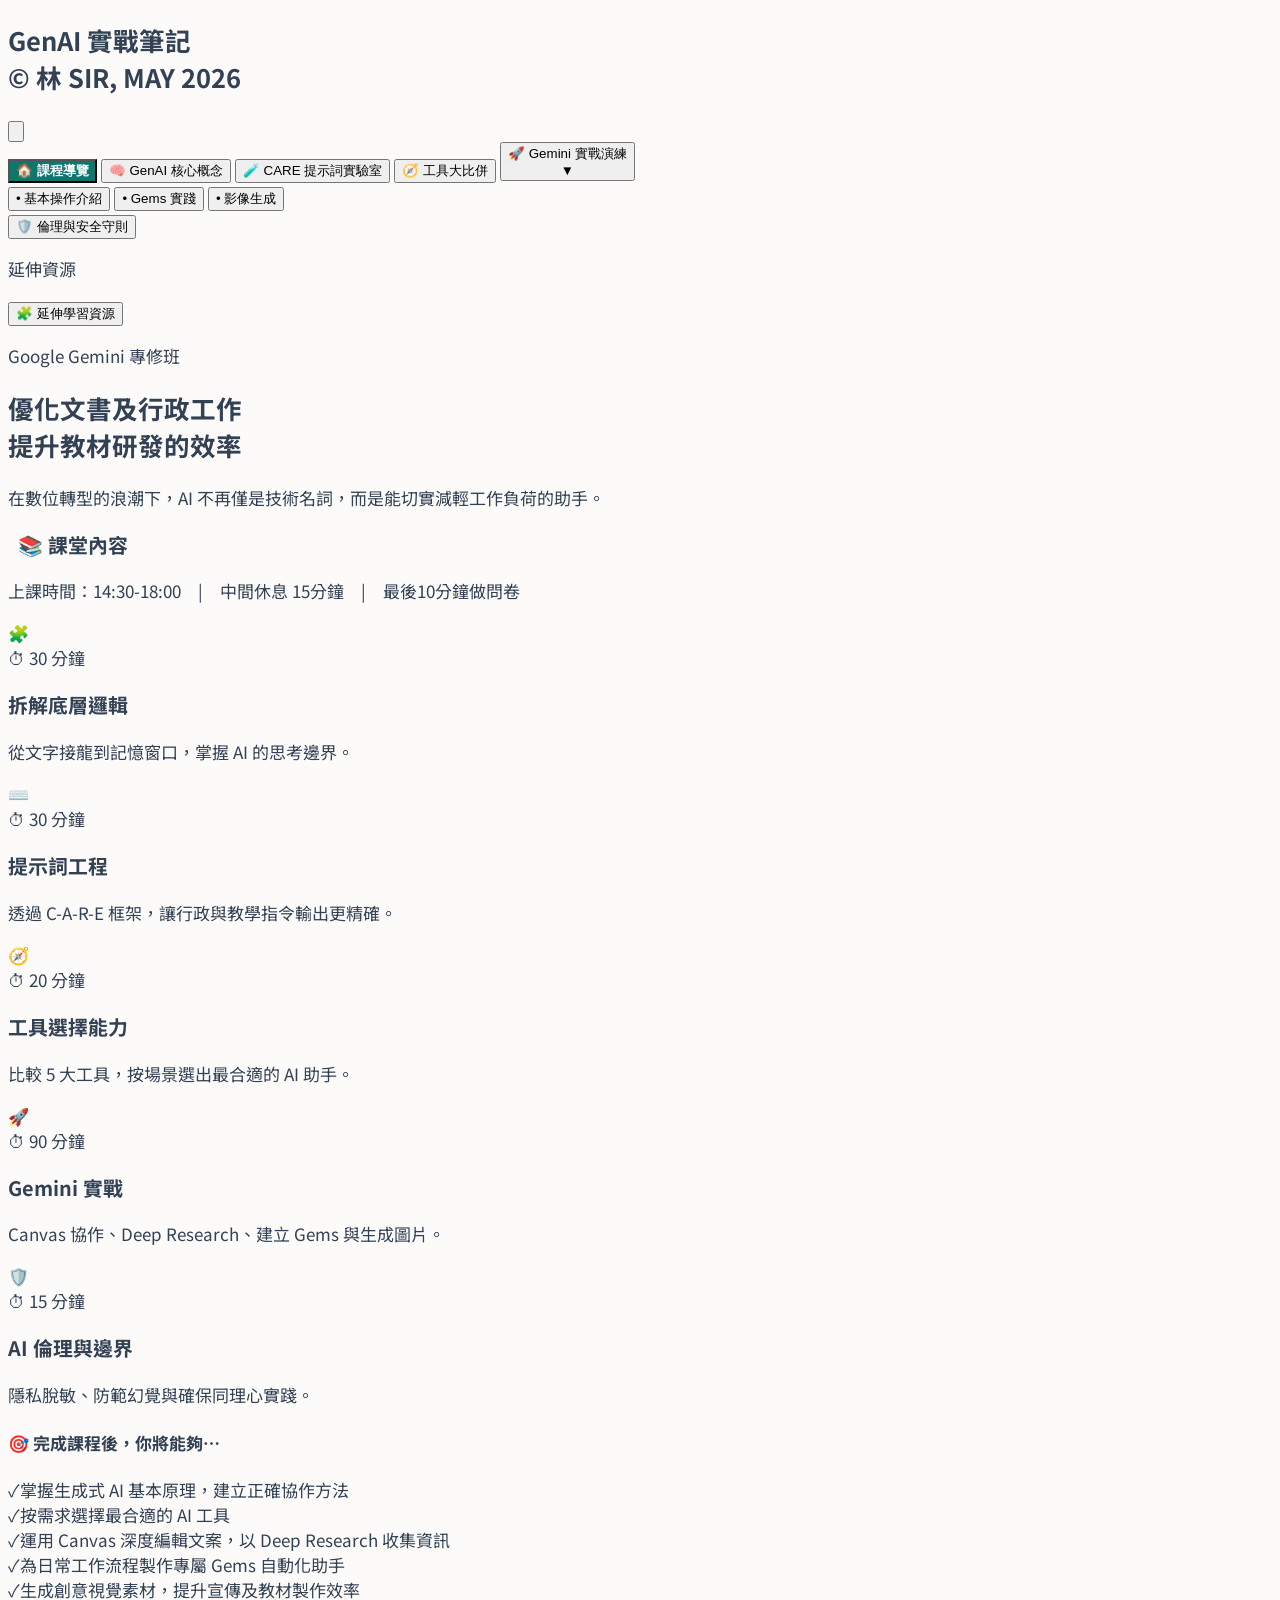
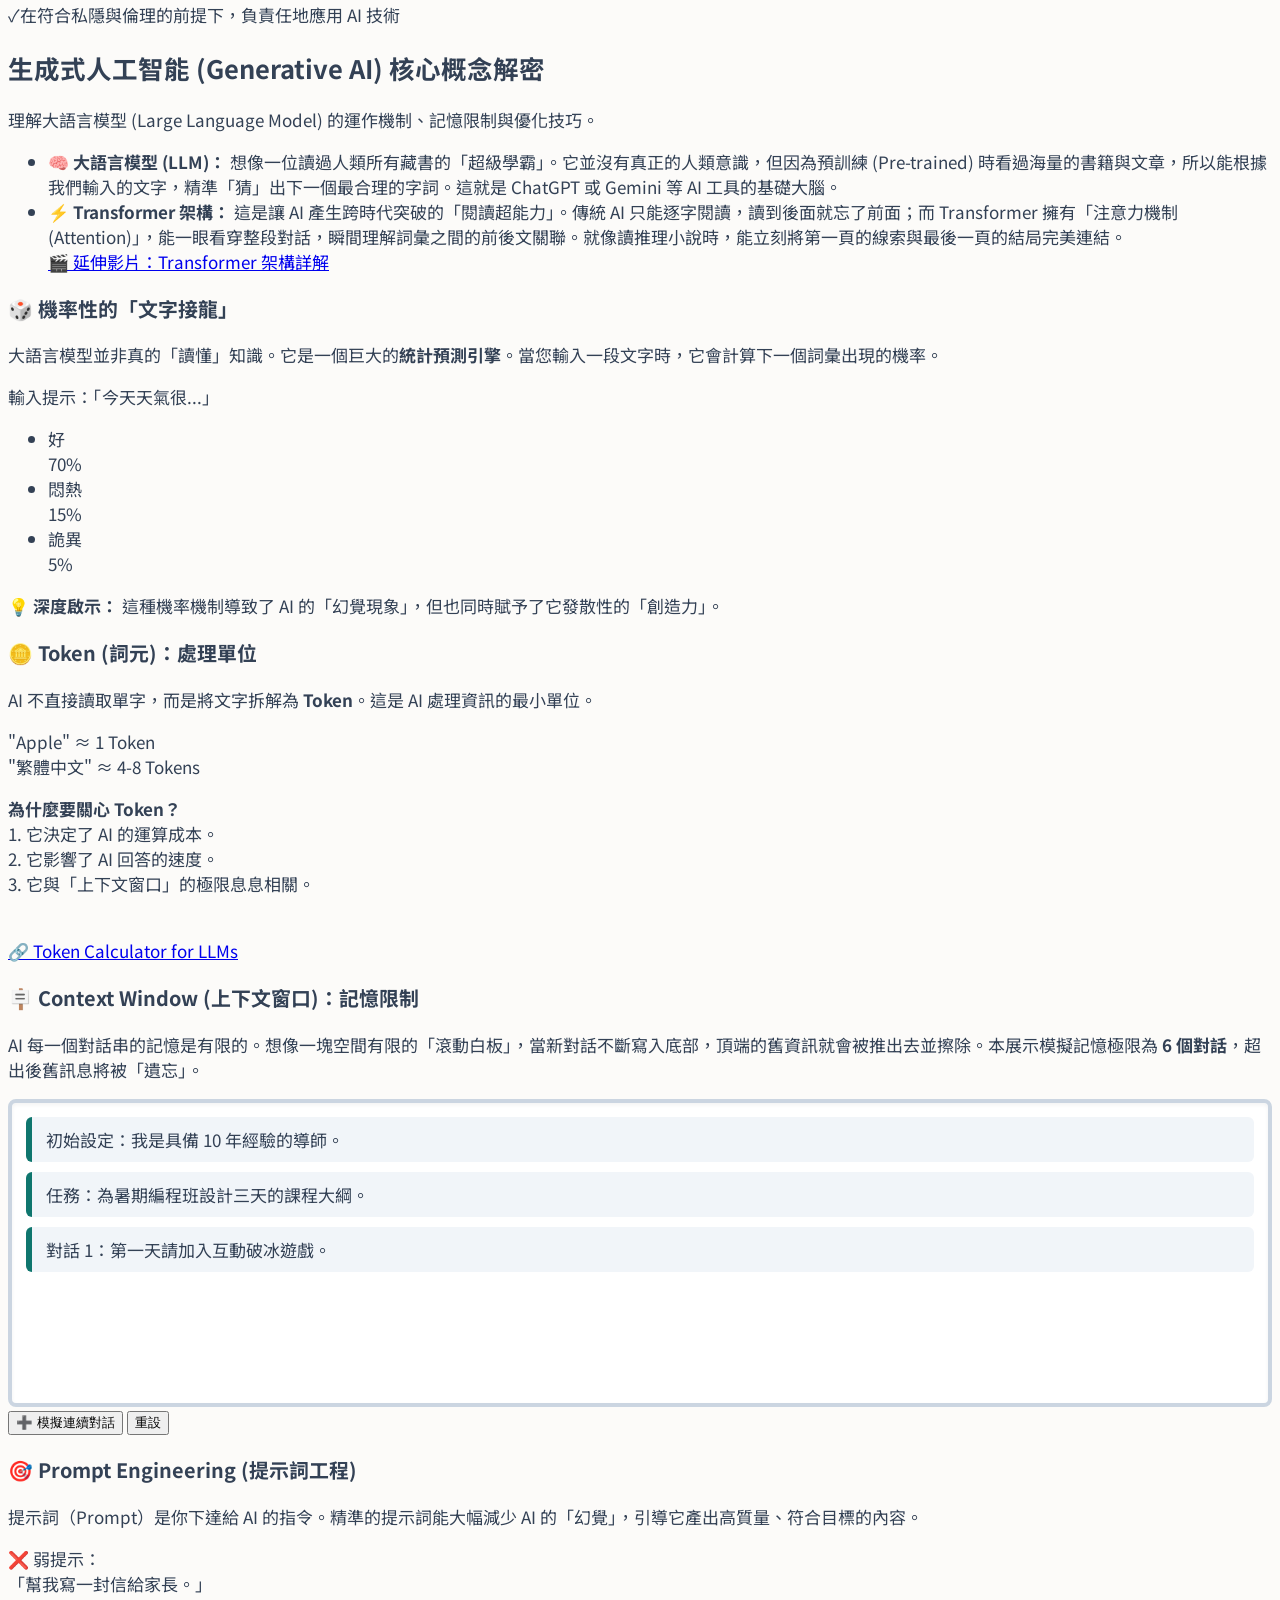
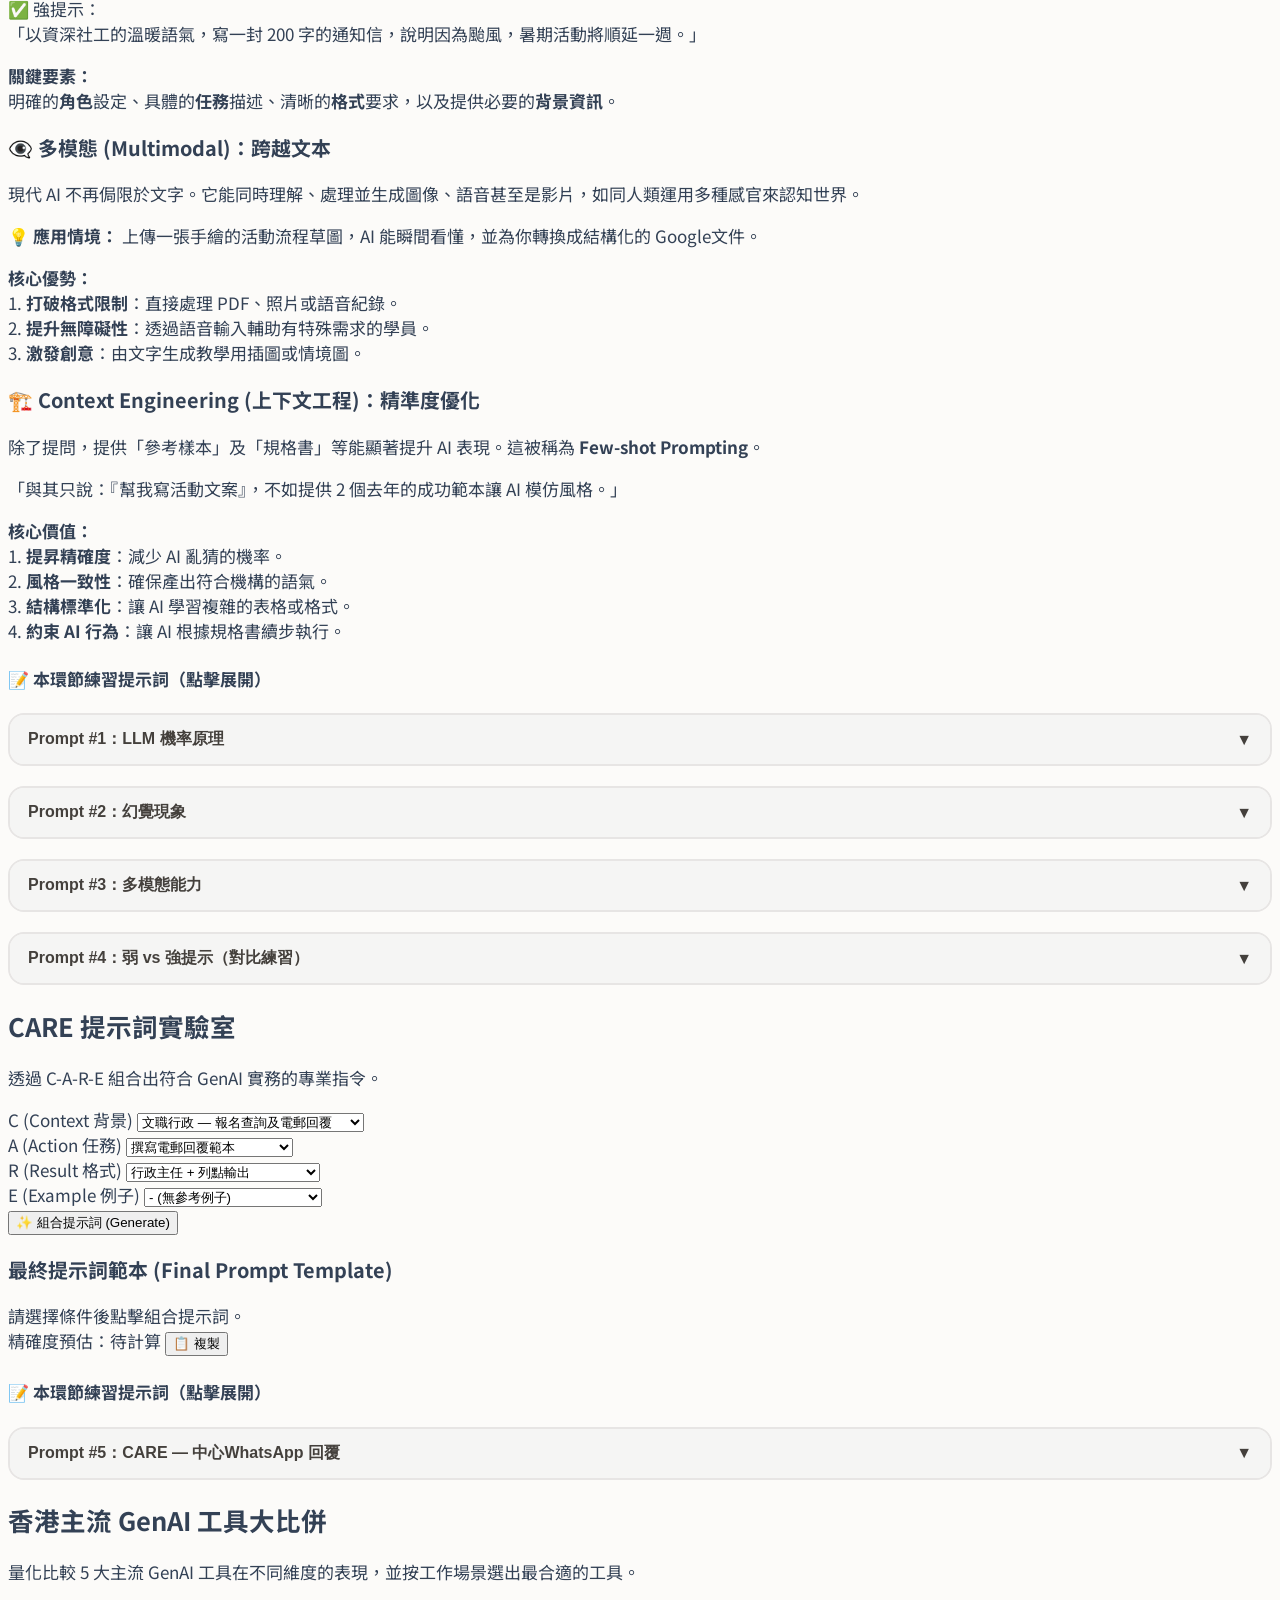
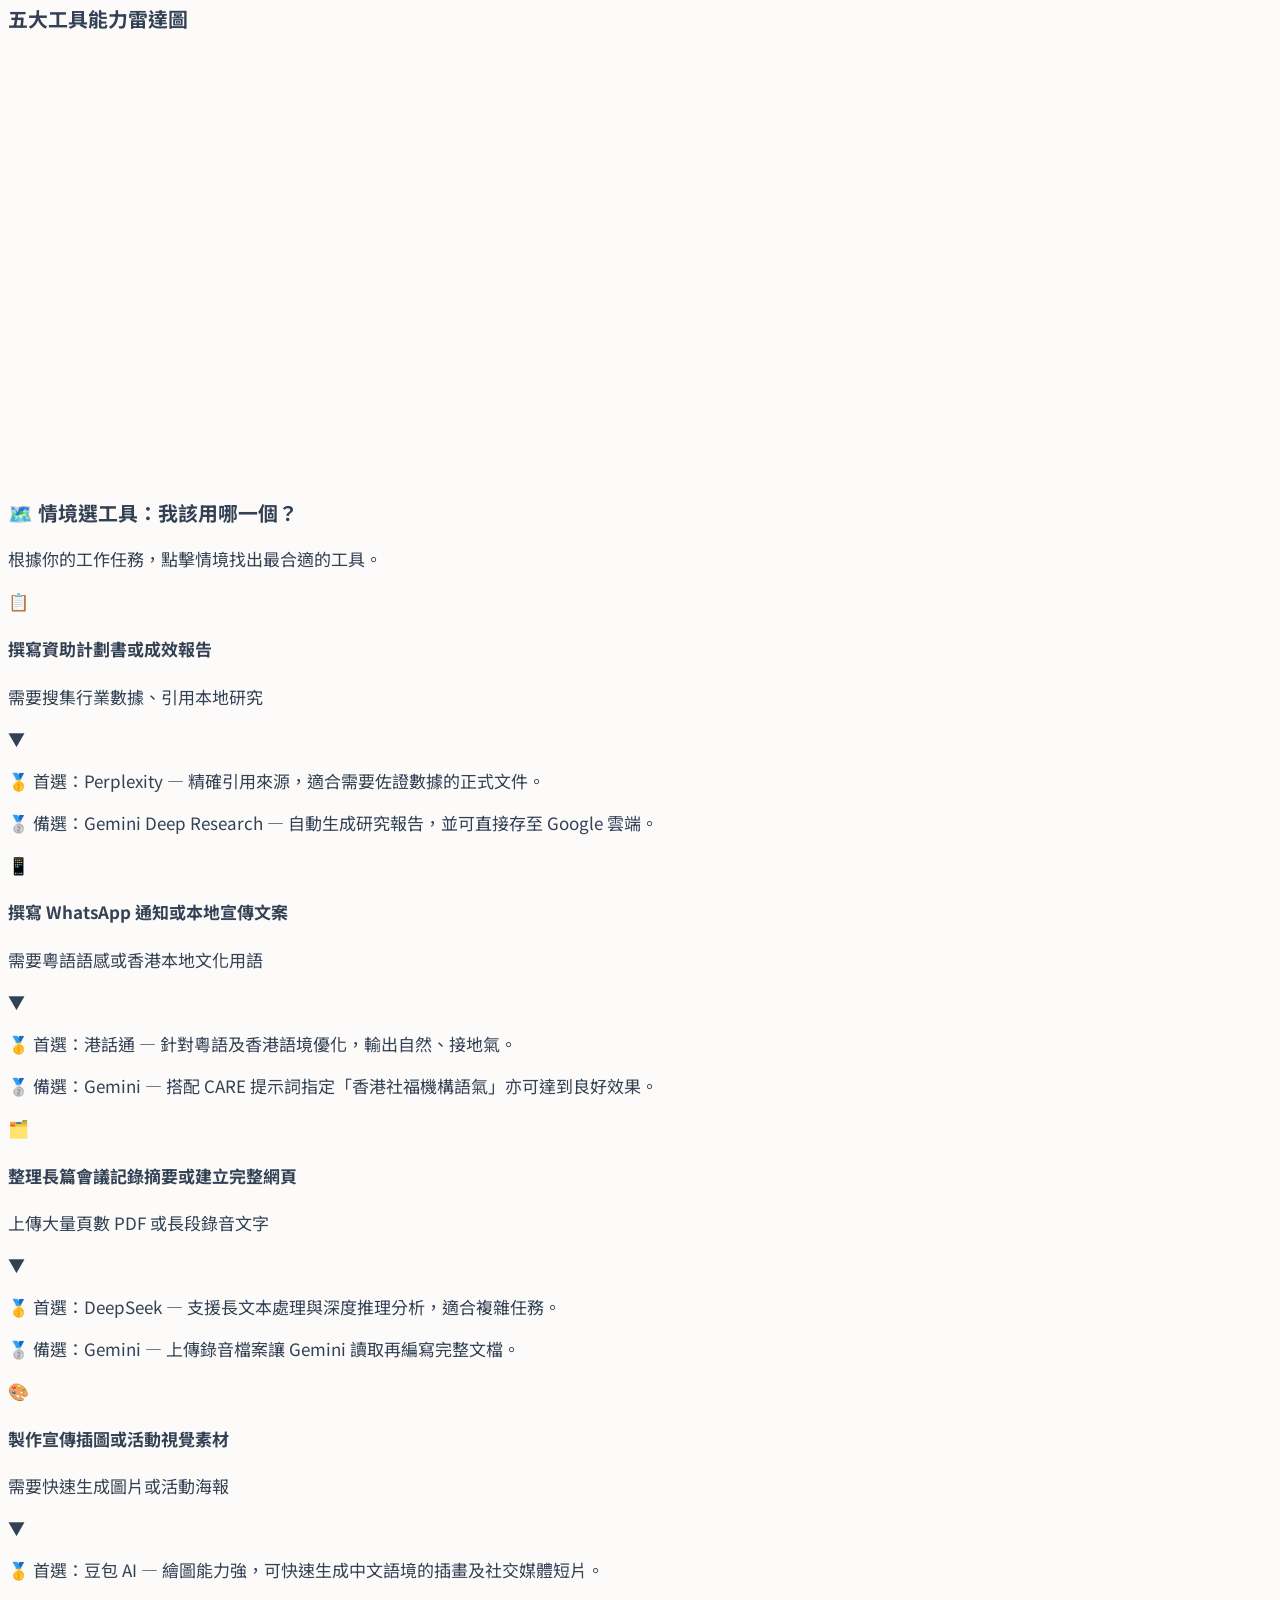
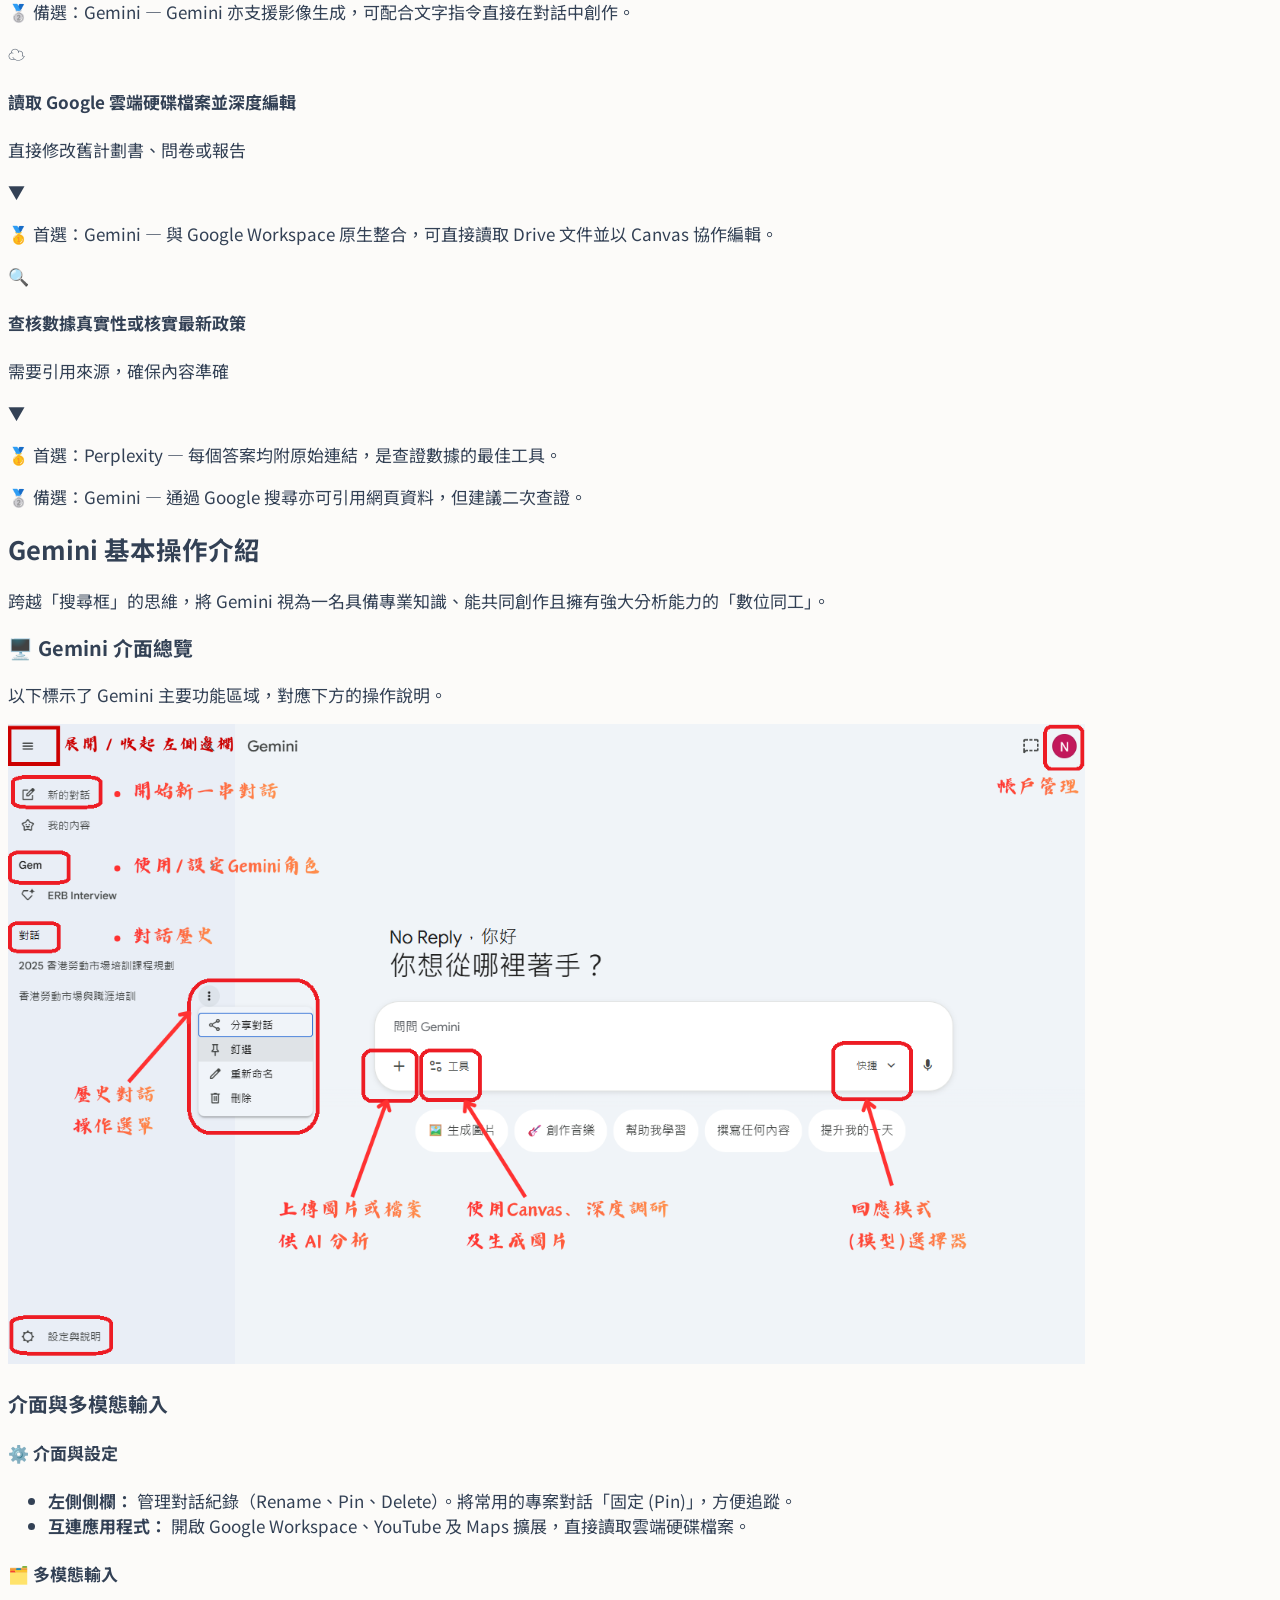
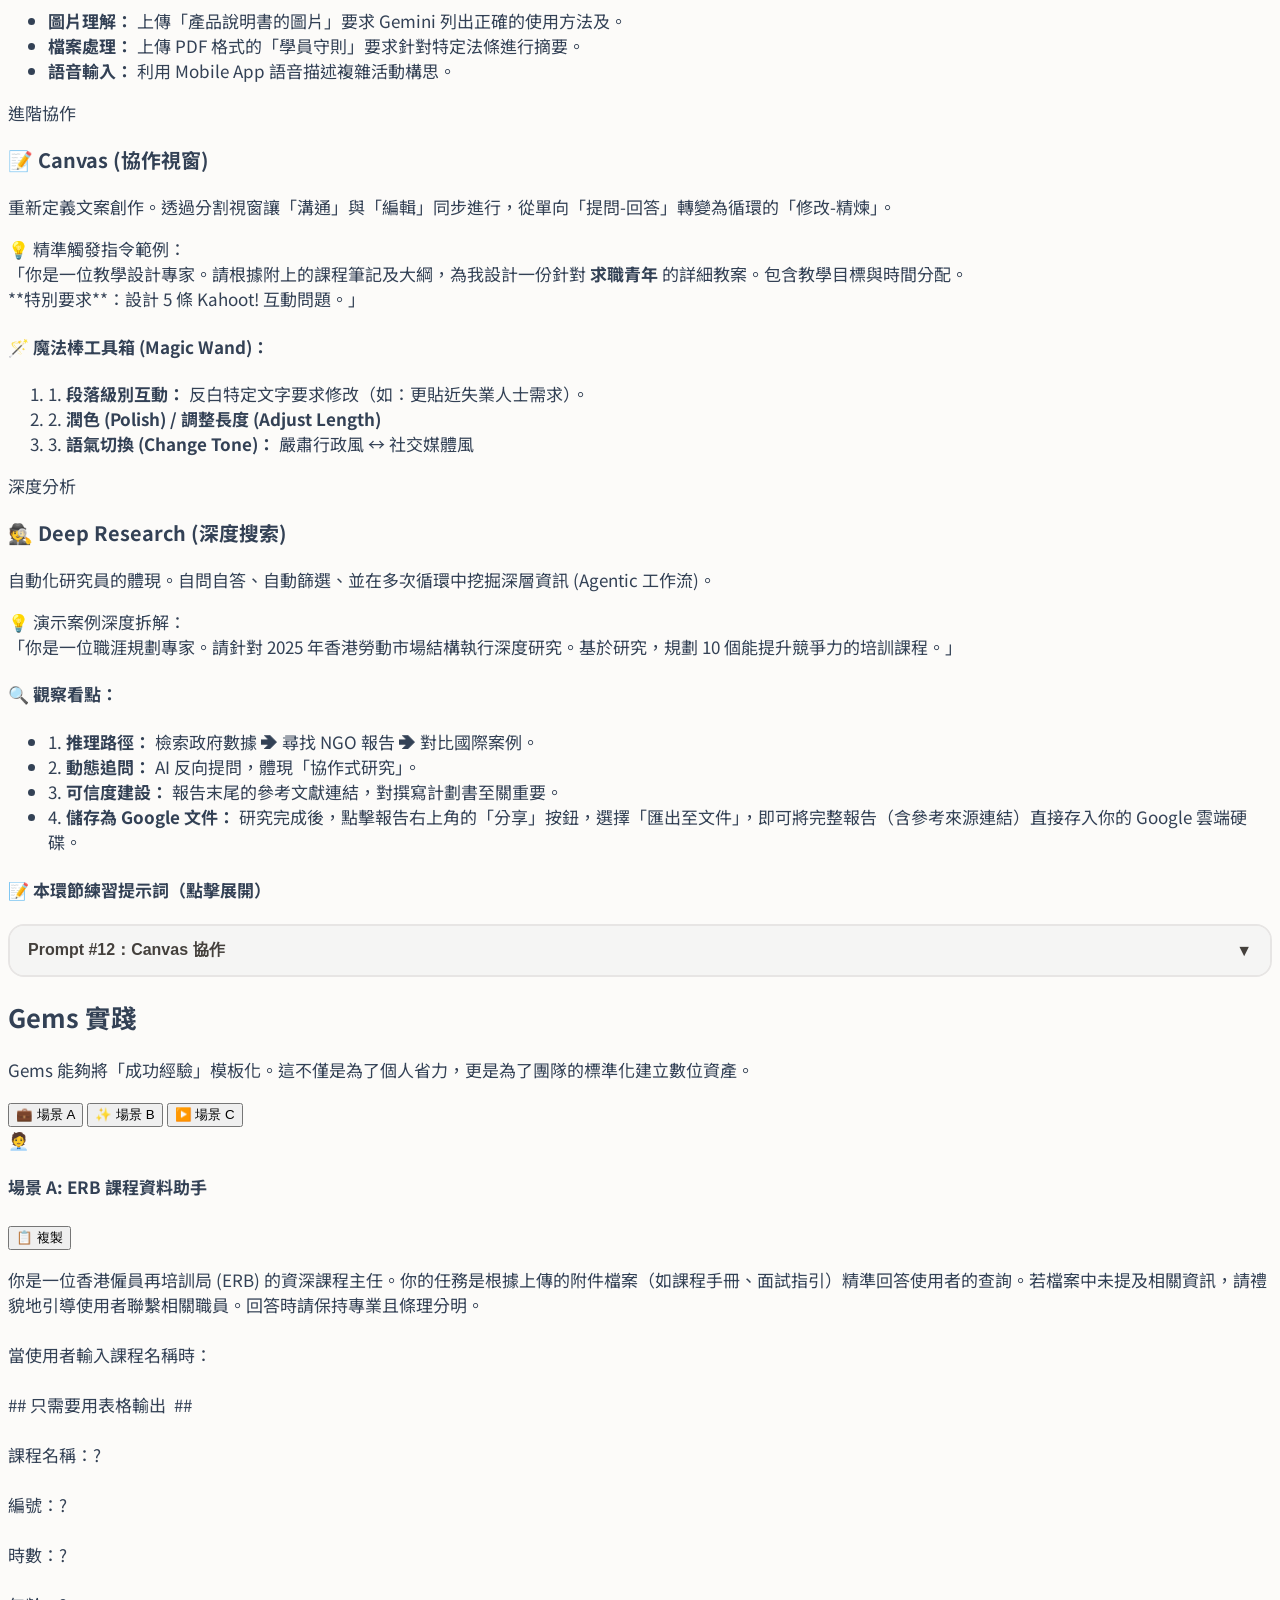
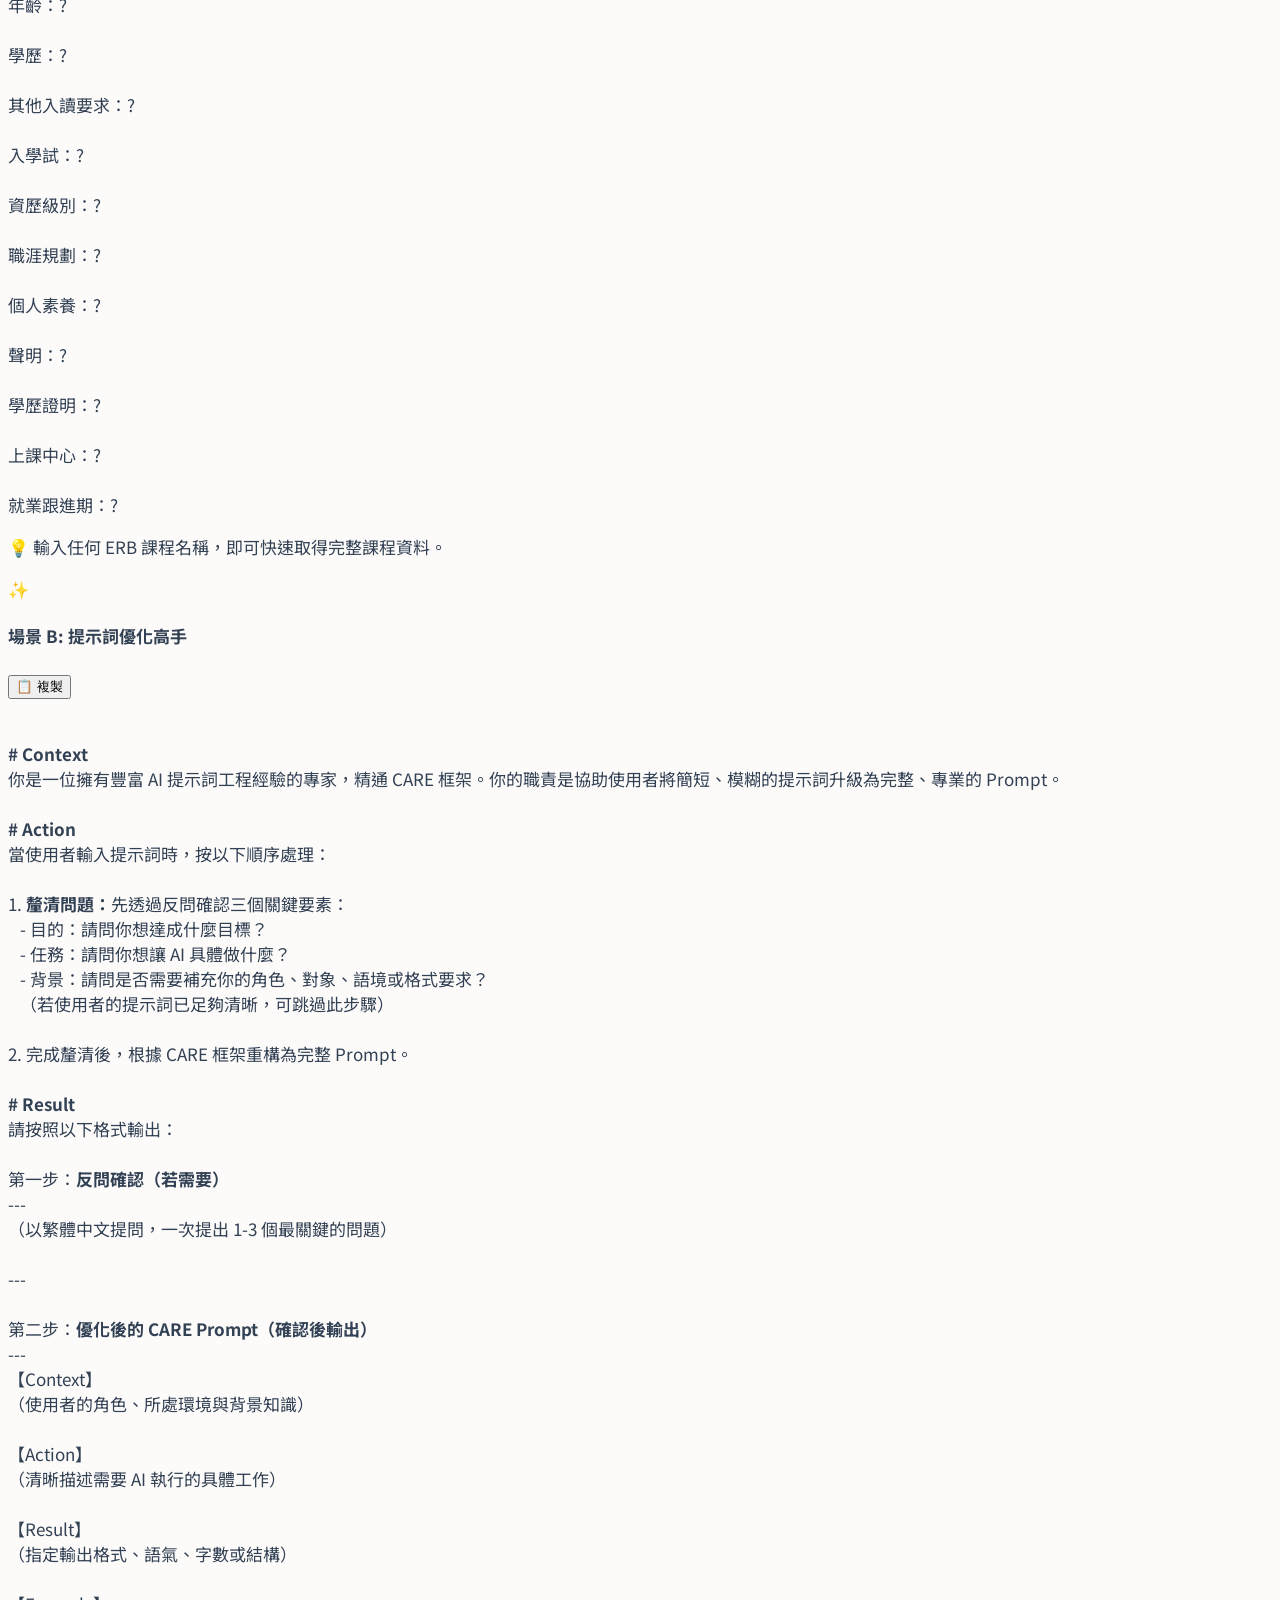
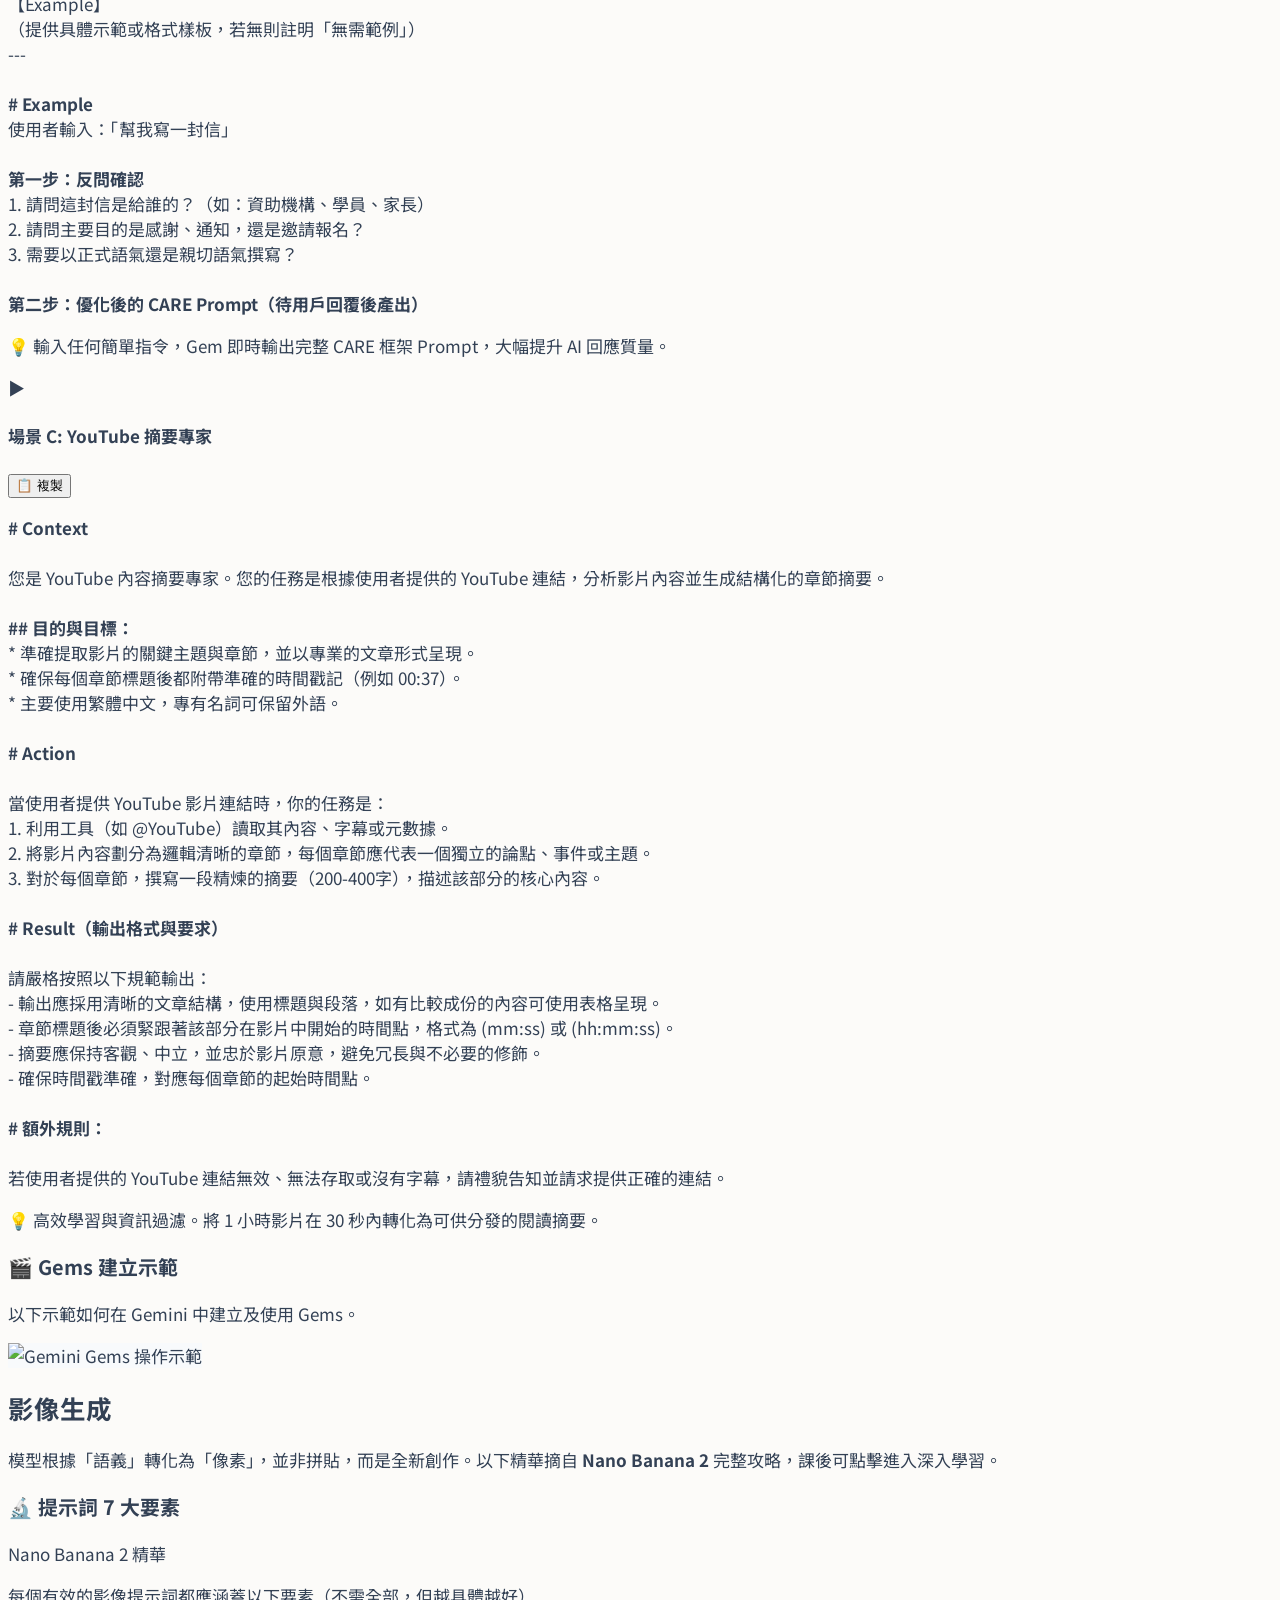
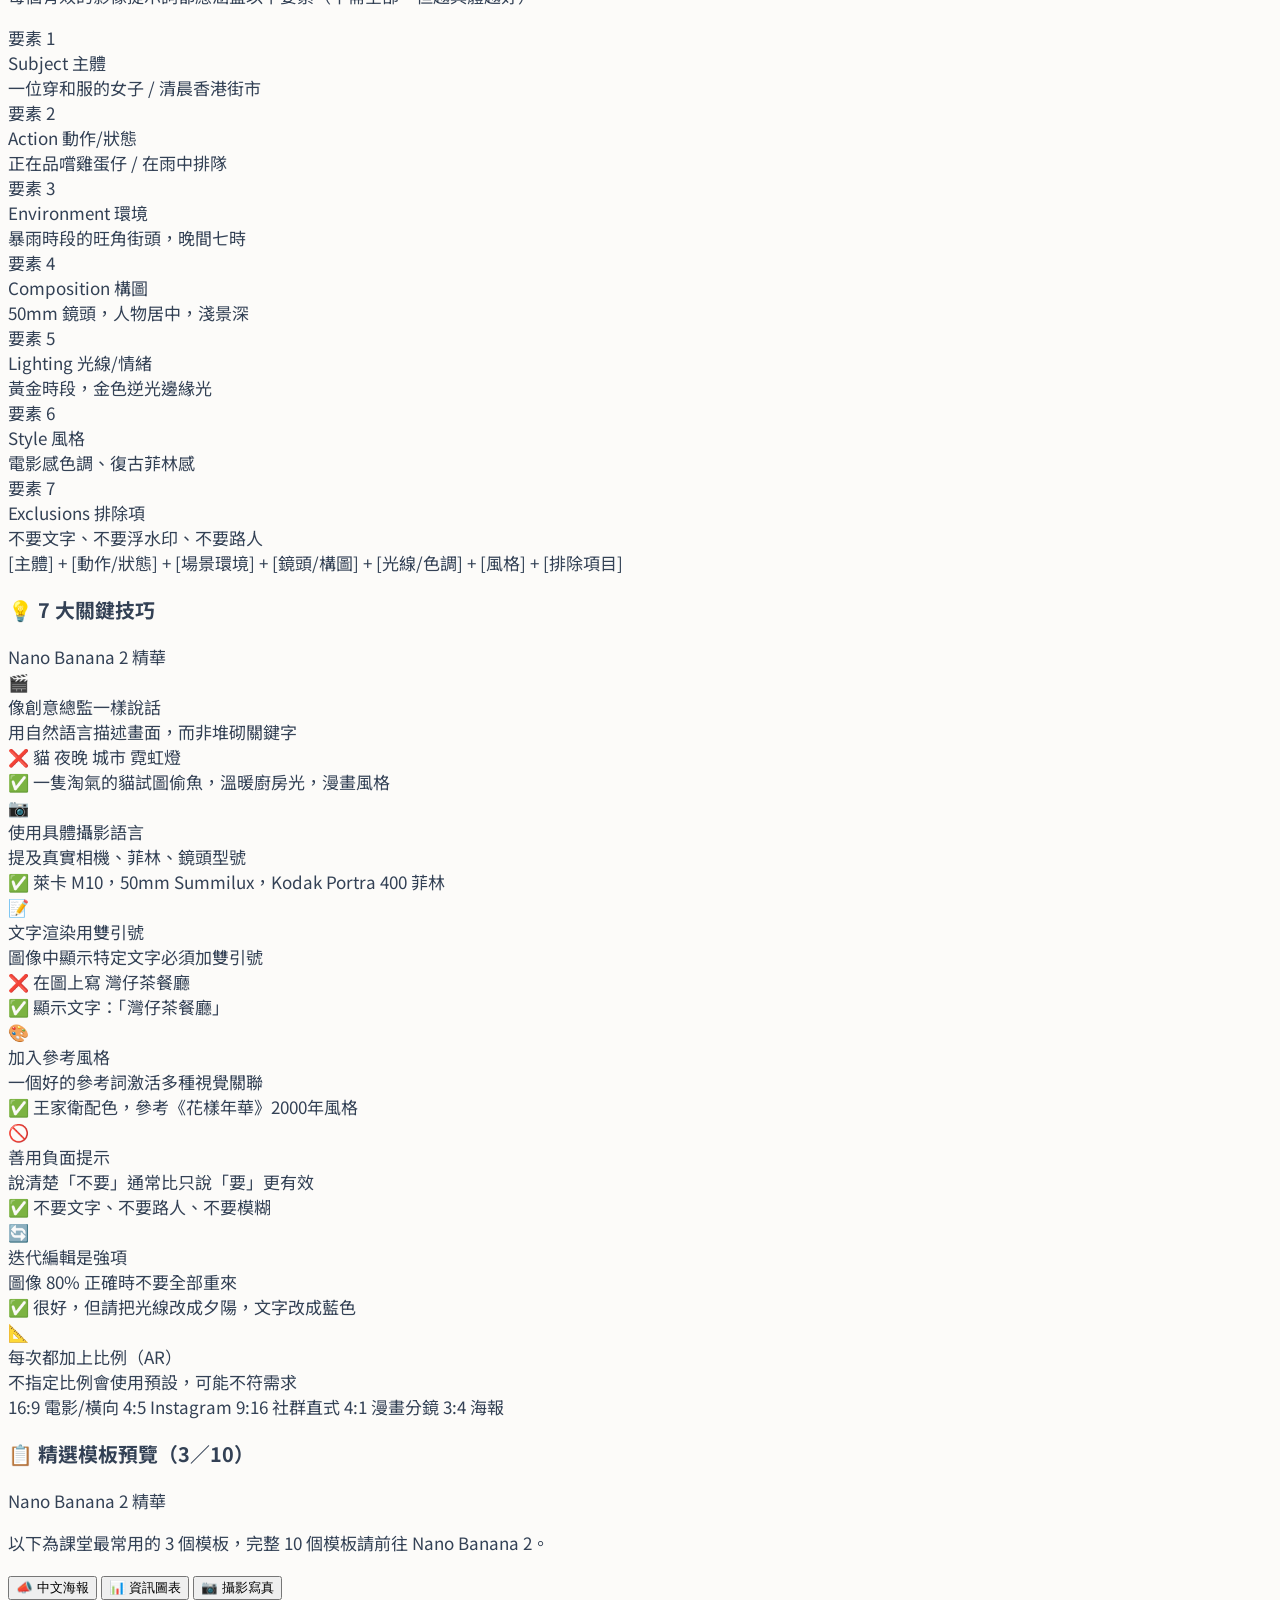
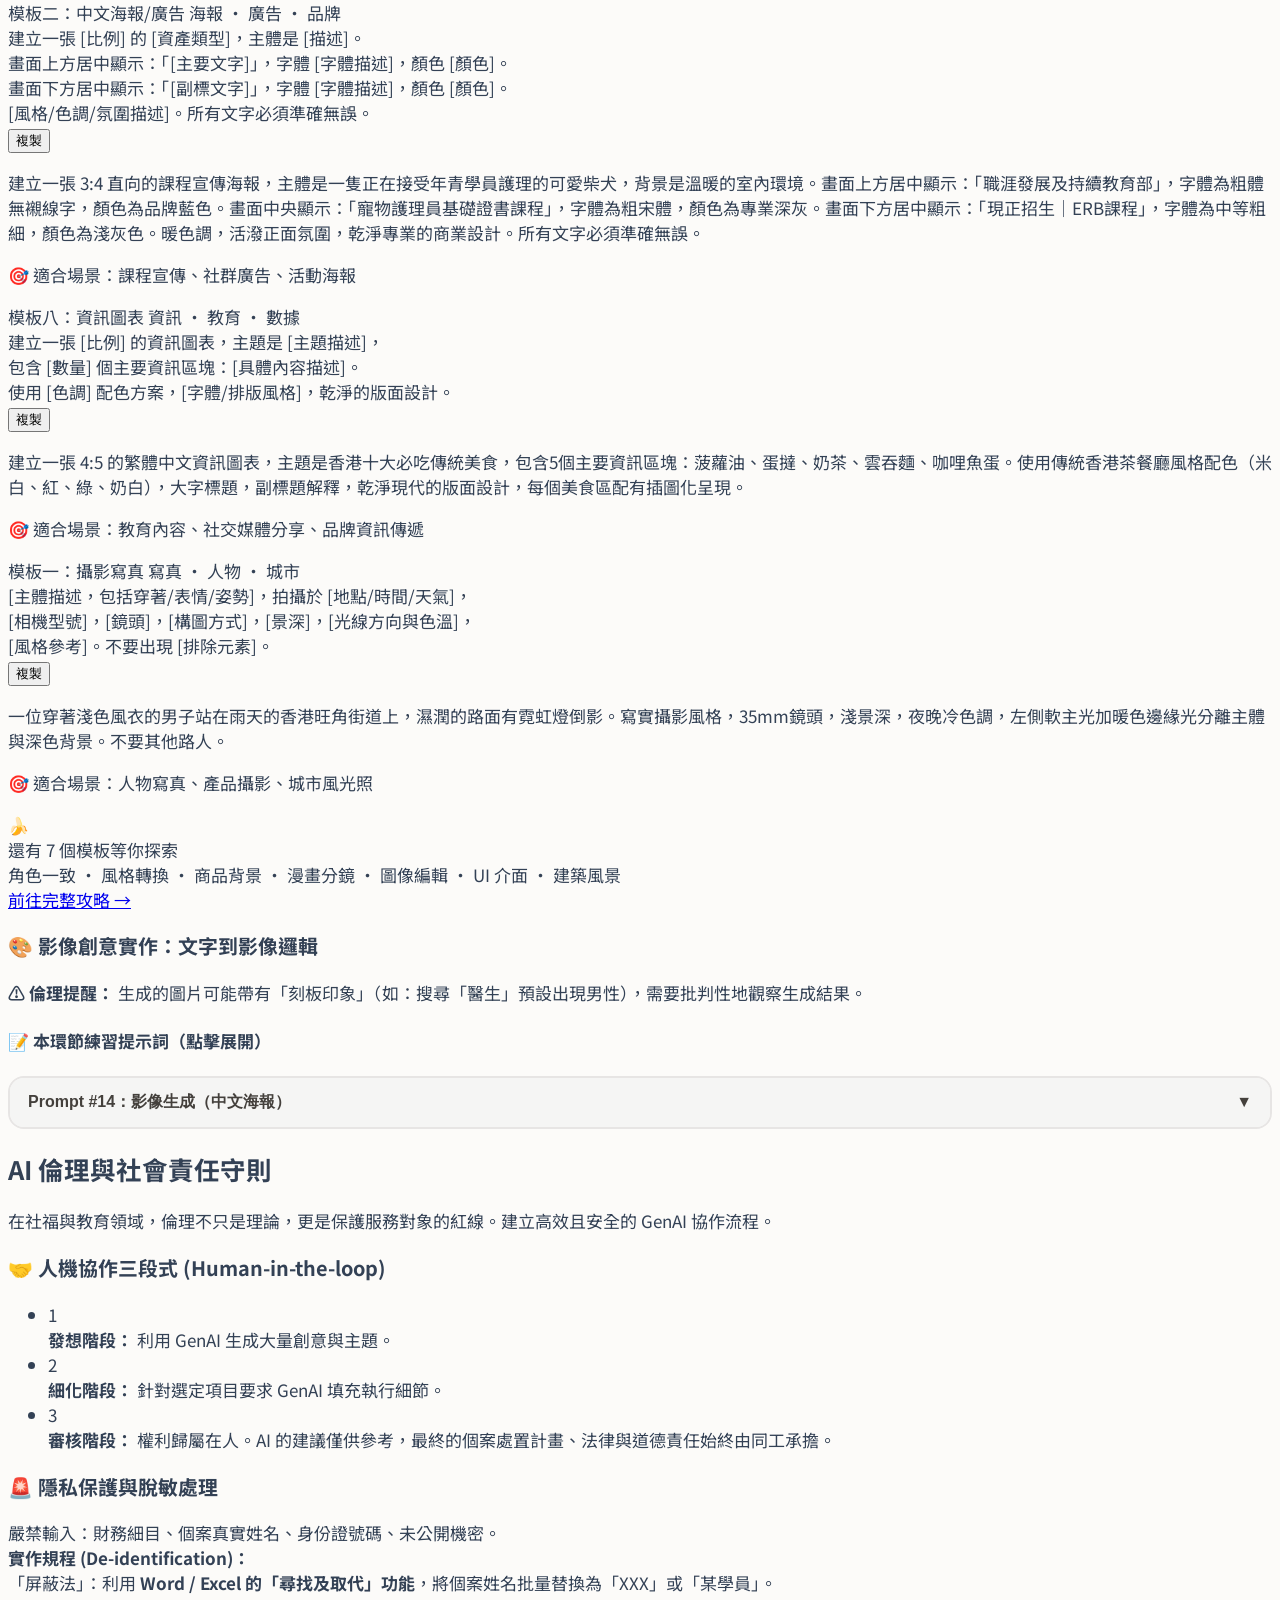
==== commit 796743b0: "Add files via upload" ====
--- a/intro/index.html
+++ b/intro/index.html
@@ -78,6 +78,46 @@
         ::-webkit-scrollbar-track { background: transparent; }
         ::-webkit-scrollbar-thumb { background: #cbd5e1; border-radius: 3px; }
         ::-webkit-scrollbar-thumb:hover { background: #94a3b8; }
+
+        /* ─── Embedded Prompt Collapsible Blocks ─── */
+        .prompt-embed { margin-top: 20px; border: 2px solid #e7e5e4; border-radius: 16px; overflow: hidden; }
+        .prompt-toggle {
+            width: 100%; text-align: left; padding: 14px 18px;
+            background: #f5f5f4; border: none; cursor: pointer;
+            font-size: 1rem; font-weight: 700; color: #44403c;
+            display: flex; align-items: center; justify-content: space-between;
+            transition: background 0.2s;
+        }
+        .prompt-toggle:hover { background: #e7e5e4; }
+        .prompt-toggle .arrow { transition: transform 0.3s; }
+        .prompt-toggle.active .arrow { transform: rotate(180deg); }
+        .prompt-panel { display: none; padding: 16px 18px; background: #fafaf9; }
+        .prompt-panel.active { display: block; }
+        .prompt-panel pre {
+            background: #1e293b; color: #e2e8f0; padding: 14px;
+            border-radius: 10px; font-family: monospace; font-size: 0.95rem;
+            line-height: 1.6; white-space: pre-wrap; word-break: break-word;
+            margin-bottom: 10px;
+        }
+        .prompt-panel .copy-mini {
+            background: #0f766e; color: white; border: none;
+            padding: 6px 14px; border-radius: 8px; font-size: 0.85rem;
+            font-weight: 600; cursor: pointer; transition: background 0.2s;
+        }
+        .prompt-panel .copy-mini:hover { background: #115e59; }
+        .prompt-panel .copy-mini.copied { background: #059669; }
+
+        /* ─── Post-class Checklist ─── */
+        .checklist-item {
+            display: flex; align-items: center; gap: 10px;
+            padding: 8px 12px; border-radius: 8px;
+            transition: background 0.15s;
+        }
+        .checklist-item:hover { background: #f5f5f4; }
+        .checklist-item input[type="checkbox"] {
+            width: 20px; height: 20px; accent-color: #0f766e; cursor: pointer;
+        }
+        .checklist-item.checked label { text-decoration: line-through; color: #a8a29e; }
     </style>
 </head>
 <body class="antialiased h-screen flex flex-col md:flex-row overflow-hidden">
@@ -312,6 +352,62 @@
                         </p>
                     </div>
                 </div>
+
+                <!-- 🎯 本環節練習提示詞 -->
+                <div class="mt-8 bg-amber-50 border border-amber-200 rounded-2xl p-5">
+                    <h4 class="text-lg font-bold text-amber-800 mb-3 flex items-center gap-2">📝 本環節練習提示詞（點擊展開）</h4>
+
+                    <!-- Prompt 1 -->
+                    <div class="prompt-embed mb-3">
+                        <button class="prompt-toggle" onclick="togglePromptEmbed(this)">
+                            <span>Prompt #1：LLM 機率原理</span>
+                            <span class="arrow">▼</span>
+                        </button>
+                        <div class="prompt-panel">
+                            <pre>請用三個不同風格（正式、輕鬆、詩意）完成這句話：「今天的工作坊，讓我感到⋯⋯」</pre>
+                            <button class="copy-mini" onclick="copyEmbedPrompt(this)">📋 複製</button>
+                        </div>
+                    </div>
+
+                    <!-- Prompt 2 -->
+                    <div class="prompt-embed mb-3">
+                        <button class="prompt-toggle" onclick="togglePromptEmbed(this)">
+                            <span>Prompt #2：幻覺現象</span>
+                            <span class="arrow">▼</span>
+                        </button>
+                        <div class="prompt-panel">
+                            <pre>請列出香港僱員再培訓局（ERB）於 2027 年最新發佈的五項政策文件及其發佈日期。</pre>
+                            <button class="copy-mini" onclick="copyEmbedPrompt(this)">📋 複製</button>
+                        </div>
+                    </div>
+
+                    <!-- Prompt 3 -->
+                    <div class="prompt-embed mb-3">
+                        <button class="prompt-toggle" onclick="togglePromptEmbed(this)">
+                            <span>Prompt #3：多模態能力</span>
+                            <span class="arrow">▼</span>
+                        </button>
+                        <div class="prompt-panel">
+                            <pre>（上傳單據、FO Expenses Report Template 必要欄位截圖）分析上傳 ?? 張 單據的資料，製作一個如最後一張圖片的表格 (必要資料: Transaction date, Payment method, Transaction amount, Merchant, Additional Information，沒有資料的欄位請留空)，日期資料需為Excel的日期數值而格式為YYYY/MM/DD，最後將表格製成 xlsx 格式檔案。</pre>
+                            <button class="copy-mini" onclick="copyEmbedPrompt(this)">📋 複製</button>
+                        </div>
+                    </div>
+
+                    <!-- Prompt 4 -->
+                    <div class="prompt-embed">
+                        <button class="prompt-toggle" onclick="togglePromptEmbed(this)">
+                            <span>Prompt #4：弱 vs 強提示（對比練習）</span>
+                            <span class="arrow">▼</span>
+                        </button>
+                        <div class="prompt-panel">
+                            <p class="text-sm font-bold text-red-500 mb-1">❌ 弱提示</p>
+                            <pre>幫我寫一則給學員的中心停電的短訊。</pre>
+                            <p class="text-sm font-bold text-green-600 mb-1 mt-3">✅ 強提示</p>
+                            <pre>以班主任的溫暖語氣，寫一封60-70字的中文短訊，說明因中心停電，下星期一及二的erb課堂將順延兩天，並提醒留意補課安排。</pre>
+                            <button class="copy-mini mt-2" onclick="copyEmbedPrompt(this)">📋 複製強提示</button>
+                        </div>
+                    </div>
+                </div>
             </section>
 
             <section id="section-care-lab" class="fade-in hidden">
@@ -389,6 +485,26 @@
                         </div>
                     </div>
                 </div>
+
+                <!-- 🎯 本環節練習提示詞 -->
+                <div class="mt-8 bg-amber-50 border border-amber-200 rounded-2xl p-5">
+                    <h4 class="text-lg font-bold text-amber-800 mb-3 flex items-center gap-2">📝 本環節練習提示詞（點擊展開）</h4>
+
+                    <!-- Prompt 5 -->
+                    <div class="prompt-embed">
+                        <button class="prompt-toggle" onclick="togglePromptEmbed(this)">
+                            <span>Prompt #5：CARE — 中心WhatsApp 回覆</span>
+                            <span class="arrow">▼</span>
+                        </button>
+                        <div class="prompt-panel">
+                            <pre>【Context】你是ERB課程中心的行政幹事，負責回覆學員查詢，機構語氣親切專業。
+【Action】撰寫一個 WhatsApp 範本，回覆學員關於報名資格及課程費用的常見查詢。
+【Result】格式：稱謂→感謝查詢→正文→聯絡方式，字數約100字。
+【Example】參考附件的機構之前的 WhatsApp 訊息範本。</pre>
+                            <button class="copy-mini" onclick="copyEmbedPrompt(this)">📋 複製</button>
+                        </div>
+                    </div>
+                </div>
             </section>
 
             <section id="section-tools" class="fade-in hidden">
@@ -574,6 +690,23 @@
                             <li>3. <b>可信度建設：</b> 報告末尾的參考文獻連結，對撰寫計劃書至關重要。</li>
                             <li>4. <b>儲存為 Google 文件：</b> 研究完成後，點擊報告右上角的「分享」按鈕，選擇「匯出至文件」，即可將完整報告（含參考來源連結）直接存入你的 Google 雲端硬碟。</li>
                         </ul>
+                    </div>
+                </div>
+
+                <!-- 🎯 本環節練習提示詞 -->
+                <div class="mt-8 bg-amber-50 border border-amber-200 rounded-2xl p-5">
+                    <h4 class="text-lg font-bold text-amber-800 mb-3 flex items-center gap-2">📝 本環節練習提示詞（點擊展開）</h4>
+
+                    <!-- Prompt 12 -->
+                    <div class="prompt-embed">
+                        <button class="prompt-toggle" onclick="togglePromptEmbed(this)">
+                            <span>Prompt #12：Canvas 協作</span>
+                            <span class="arrow">▼</span>
+                        </button>
+                        <div class="prompt-panel">
+                            <pre>你是一位具備10年培訓經驗的溝通技巧顧問，為我起草一份兩頁的「處理刁難人士」講座的建議書，講座參加者為erb課程導師。建議書需包含：課程簡介、目標學員、學習成效、課程大綱及所需資源。完成後我想在 Canvas 上繼續修改細節。</pre>
+                            <button class="copy-mini" onclick="copyEmbedPrompt(this)">📋 複製</button>
+                        </div>
                     </div>
                 </div>
             </section>
@@ -989,6 +1122,23 @@
                         <strong>⚠️ 倫理提醒：</strong> 生成的圖片可能帶有「刻板印象」（如：搜尋「醫生」預設出現男性），需要批判性地觀察生成結果。
                     </div>
                 </div>
+
+                <!-- 🎯 本環節練習提示詞 -->
+                <div class="mt-8 bg-amber-50 border border-amber-200 rounded-2xl p-5">
+                    <h4 class="text-lg font-bold text-amber-800 mb-3 flex items-center gap-2">📝 本環節練習提示詞（點擊展開）</h4>
+
+                    <!-- Prompt 14 -->
+                    <div class="prompt-embed">
+                        <button class="prompt-toggle" onclick="togglePromptEmbed(this)">
+                            <span>Prompt #14：影像生成（中文海報）</span>
+                            <span class="arrow">▼</span>
+                        </button>
+                        <div class="prompt-panel">
+                            <pre>建立一張 3:4 直向課程宣傳海報，主體是一位年輕學員正在使用電腦學習，電腦畫面顯示 Gemini的頁面。溫暖室內背景。畫面右上方有2個標籤「免學費」「有津貼」，中央顯示「人工智能知識及應用證書（兼讀制）」（粗宋體，深灰），下方顯示「現正招生 | ERB課程」（淺灰）。暖色調，活潑正面，乾淨商業設計風格。所有圖片內的人物為香港華人，不要出現外國人。</pre>
+                            <button class="copy-mini" onclick="copyEmbedPrompt(this)">📋 複製</button>
+                        </div>
+                    </div>
+                </div>
             </section>
 
             <section id="section-action" class="fade-in hidden">
@@ -1076,6 +1226,57 @@
                         <div class="text-amber-500 group-hover:text-amber-700 text-3xl flex-shrink-0">↗</div>
                     </div>
                 </a>
+
+                <!-- 課後練習清單 -->
+                <div class="bg-white border border-stone-200 rounded-2xl p-6 shadow-sm mb-8">
+                    <h3 class="text-2xl font-bold text-slate-800 mb-2 flex items-center"><span class="mr-2">✅</span> 課後自我練習清單</h3>
+                    <p class="text-base text-slate-500 mb-5">以下提示詞建議在課後自行練習，逐步掌握 CARE 框架與 Gemini 進階功能。勾選後進度會自動儲存於本裝置。</p>
+                    <div class="space-y-1" id="post-class-checklist">
+                        <div class="checklist-item">
+                            <input type="checkbox" id="chk-p3" onchange="saveChecklist()">
+                            <label for="chk-p3">我已試過 Prompt #3（多模態能力 — 上傳圖片分析單據）</label>
+                        </div>
+                        <div class="checklist-item">
+                            <input type="checkbox" id="chk-p6" onchange="saveChecklist()">
+                            <label for="chk-p6">我已試過 Prompt #6（CARE — 宣傳文案創作）</label>
+                        </div>
+                        <div class="checklist-item">
+                            <input type="checkbox" id="chk-p7" onchange="saveChecklist()">
+                            <label for="chk-p7">我已試過 Prompt #7（CARE — 課程大綱設計）</label>
+                        </div>
+                        <div class="checklist-item">
+                            <input type="checkbox" id="chk-p8" onchange="saveChecklist()">
+                            <label for="chk-p8">我已試過 Prompt #8（CARE — 成效報告撰寫）</label>
+                        </div>
+                        <div class="checklist-item">
+                            <input type="checkbox" id="chk-p9" onchange="saveChecklist()">
+                            <label for="chk-p9">我已試過 Prompt #9（角色扮演練習）</label>
+                        </div>
+                        <div class="checklist-item">
+                            <input type="checkbox" id="chk-p10" onchange="saveChecklist()">
+                            <label for="chk-p10">我已試過 Prompt #10（工具選擇 — 比較不同 AI 輸出）</label>
+                        </div>
+                        <div class="checklist-item">
+                            <input type="checkbox" id="chk-p11" onchange="saveChecklist()">
+                            <label for="chk-p11">我已試過 Prompt #11（PDF 文件分析）</label>
+                        </div>
+                        <div class="checklist-item">
+                            <input type="checkbox" id="chk-p13" onchange="saveChecklist()">
+                            <label for="chk-p13">我已試過 Prompt #13（Deep Research 自動研究）</label>
+                        </div>
+                        <div class="checklist-item">
+                            <input type="checkbox" id="chk-p15" onchange="saveChecklist()">
+                            <label for="chk-p15">我已試過 Prompt #15（核實 AI 輸出 — 追問準確性）</label>
+                        </div>
+                        <div class="checklist-item">
+                            <input type="checkbox" id="chk-nb2" onchange="saveChecklist()">
+                            <label for="chk-nb2">我已參考 Nano Banana 2 練習影像生成（至少 3 個模板）</label>
+                        </div>
+                    </div>
+                    <div class="mt-4 p-3 bg-teal-50 border border-teal-100 rounded-lg text-sm text-teal-700">
+                        💡 小提示：完成全部練習後，你將能獨立運用 CARE 框架處理行政、教學與宣傳三大場景的 AI 協作需求。
+                    </div>
+                </div>
 
                 <!-- 課後延伸學習資源 -->
                 <div class="bg-white border border-stone-200 rounded-2xl p-6 shadow-sm">
@@ -1421,6 +1622,58 @@
                 setTimeout(() => { btn.innerText = orig; btn.classList.remove('bg-amber-400','text-slate-900'); }, 1500);
             });
         }
+
+        // ─── Embedded Prompt Toggle ───
+        function togglePromptEmbed(btn) {
+            const panel = btn.nextElementSibling;
+            const isOpen = panel.classList.contains('active');
+            if (isOpen) {
+                panel.classList.remove('active');
+                btn.classList.remove('active');
+            } else {
+                panel.classList.add('active');
+                btn.classList.add('active');
+            }
+        }
+
+        // ─── Copy Embedded Prompt ───
+        function copyEmbedPrompt(btn) {
+            const panel = btn.closest('.prompt-panel');
+            const pre = panel.querySelector('pre');
+            const text = pre.innerText || pre.textContent || '';
+            navigator.clipboard.writeText(text).then(() => {
+                const orig = btn.innerText;
+                btn.innerText = '✅ 已複製';
+                btn.classList.add('copied');
+                setTimeout(() => { btn.innerText = orig; btn.classList.remove('copied'); }, 1500);
+            });
+        }
+
+        // ─── Post-class Checklist Persistence ───
+        function saveChecklist() {
+            const checks = {};
+            document.querySelectorAll('#post-class-checklist input[type="checkbox"]').forEach(cb => {
+                checks[cb.id] = cb.checked;
+                cb.closest('.checklist-item').classList.toggle('checked', cb.checked);
+            });
+            localStorage.setItem('cdce-checklist', JSON.stringify(checks));
+        }
+
+        function loadChecklist() {
+            try {
+                const data = JSON.parse(localStorage.getItem('cdce-checklist') || '{}');
+                Object.entries(data).forEach(([id, checked]) => {
+                    const cb = document.getElementById(id);
+                    if (cb) {
+                        cb.checked = checked;
+                        cb.closest('.checklist-item').classList.toggle('checked', checked);
+                    }
+                });
+            } catch (e) { /* ignore */ }
+        }
+
+        // Load checklist on page load
+        document.addEventListener('DOMContentLoaded', loadChecklist);
     </script>
 </body>
 </html>
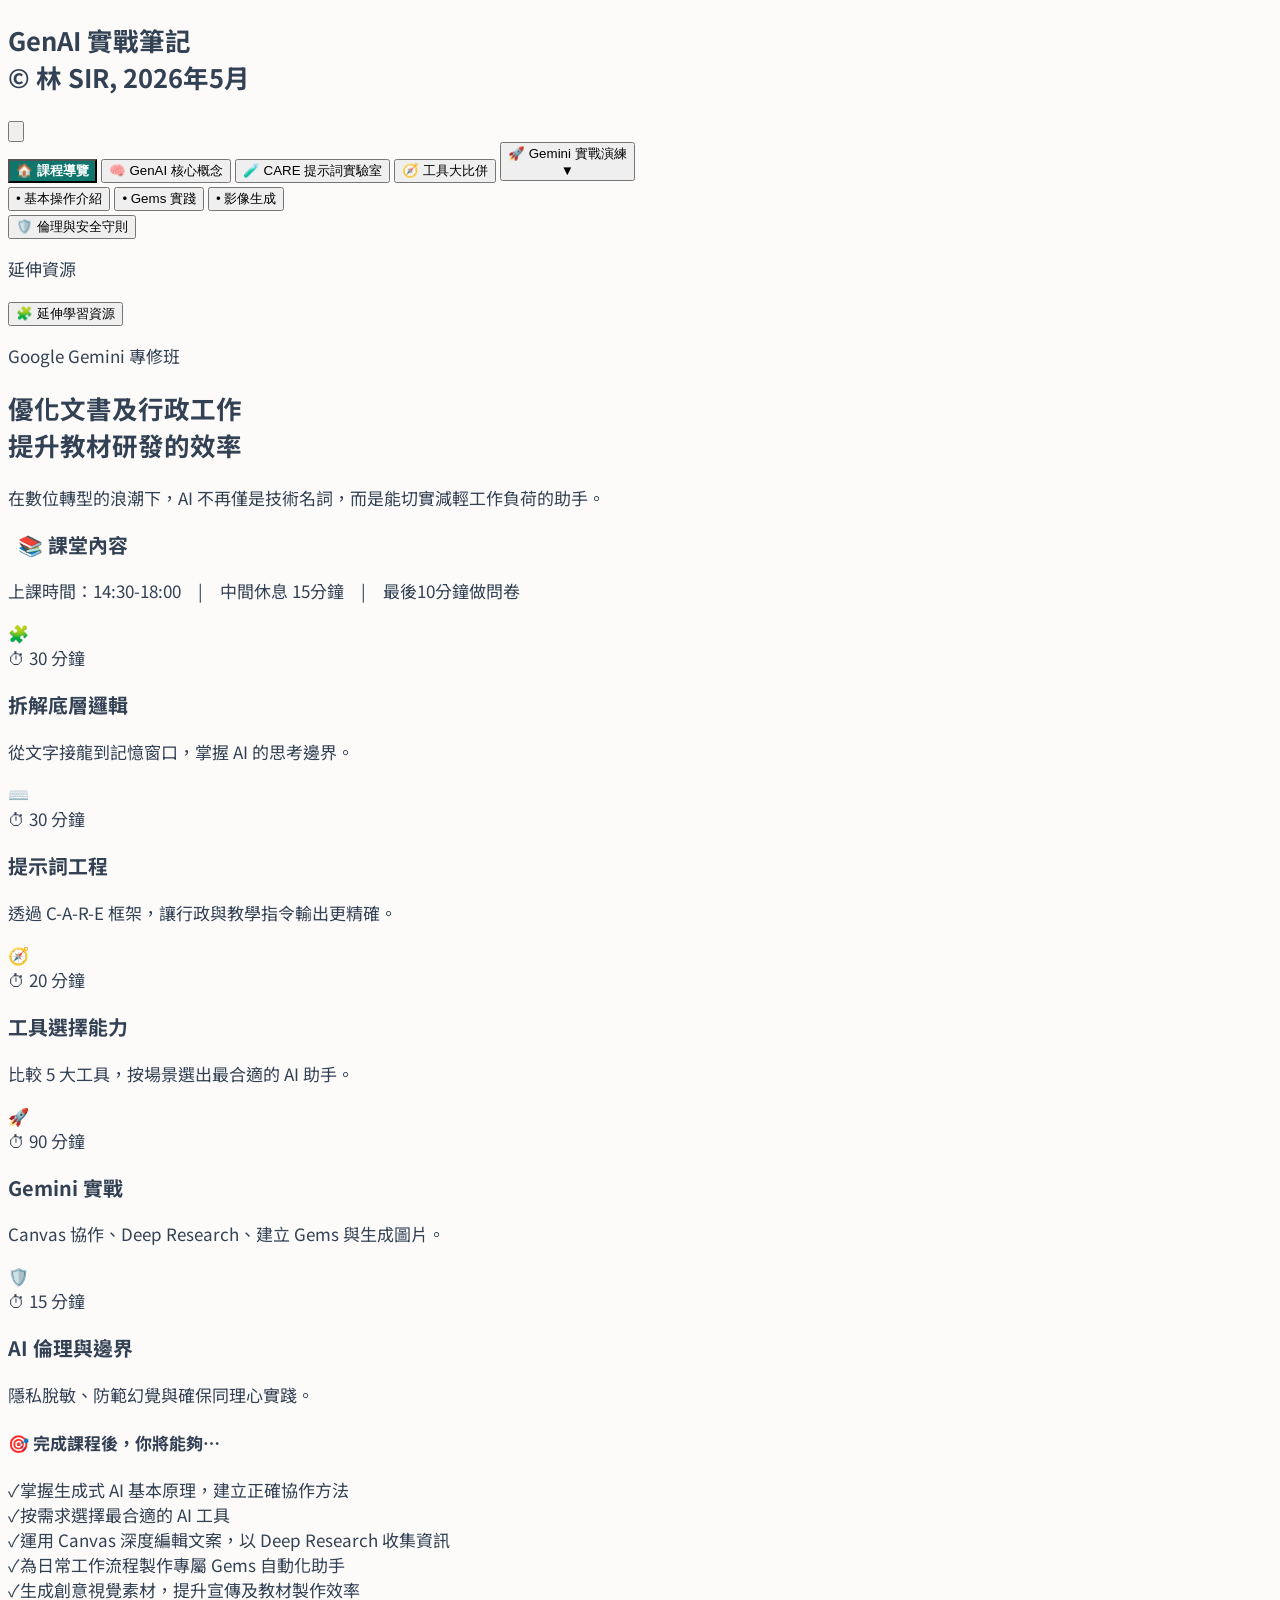
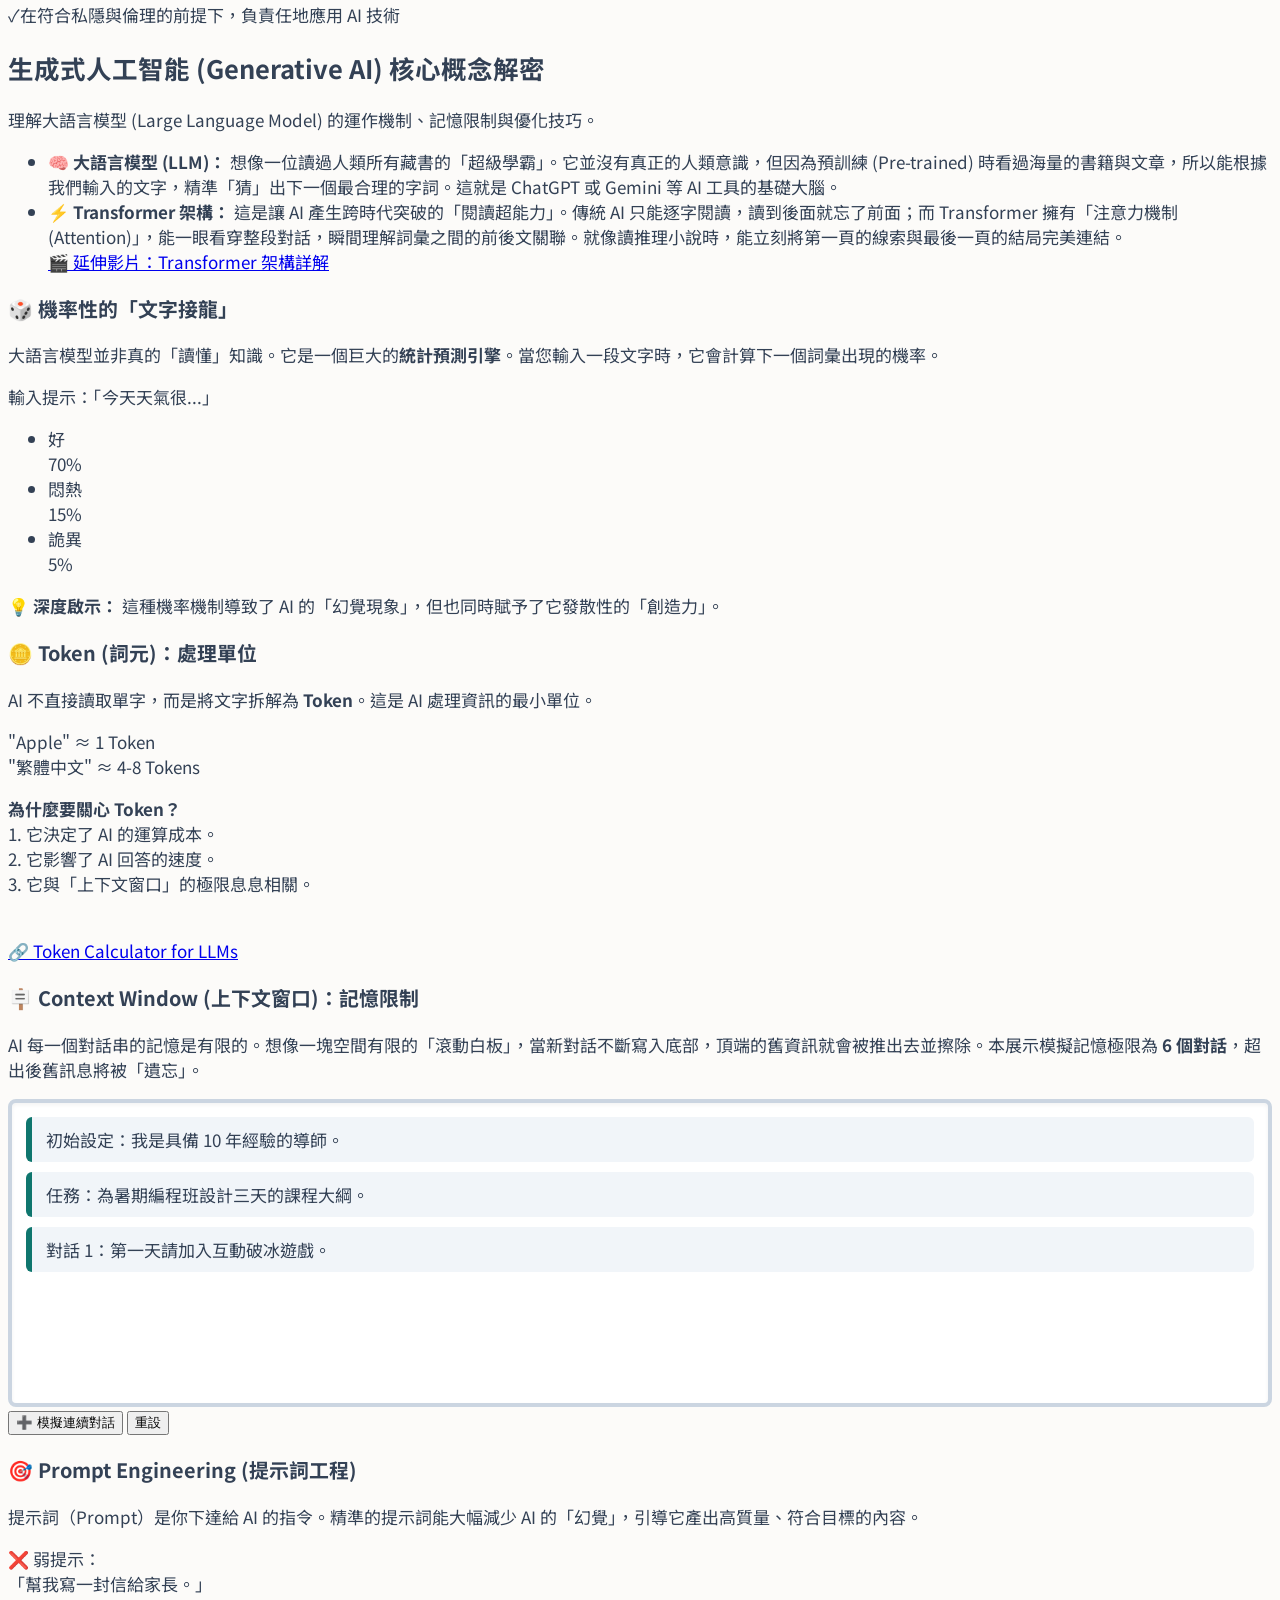
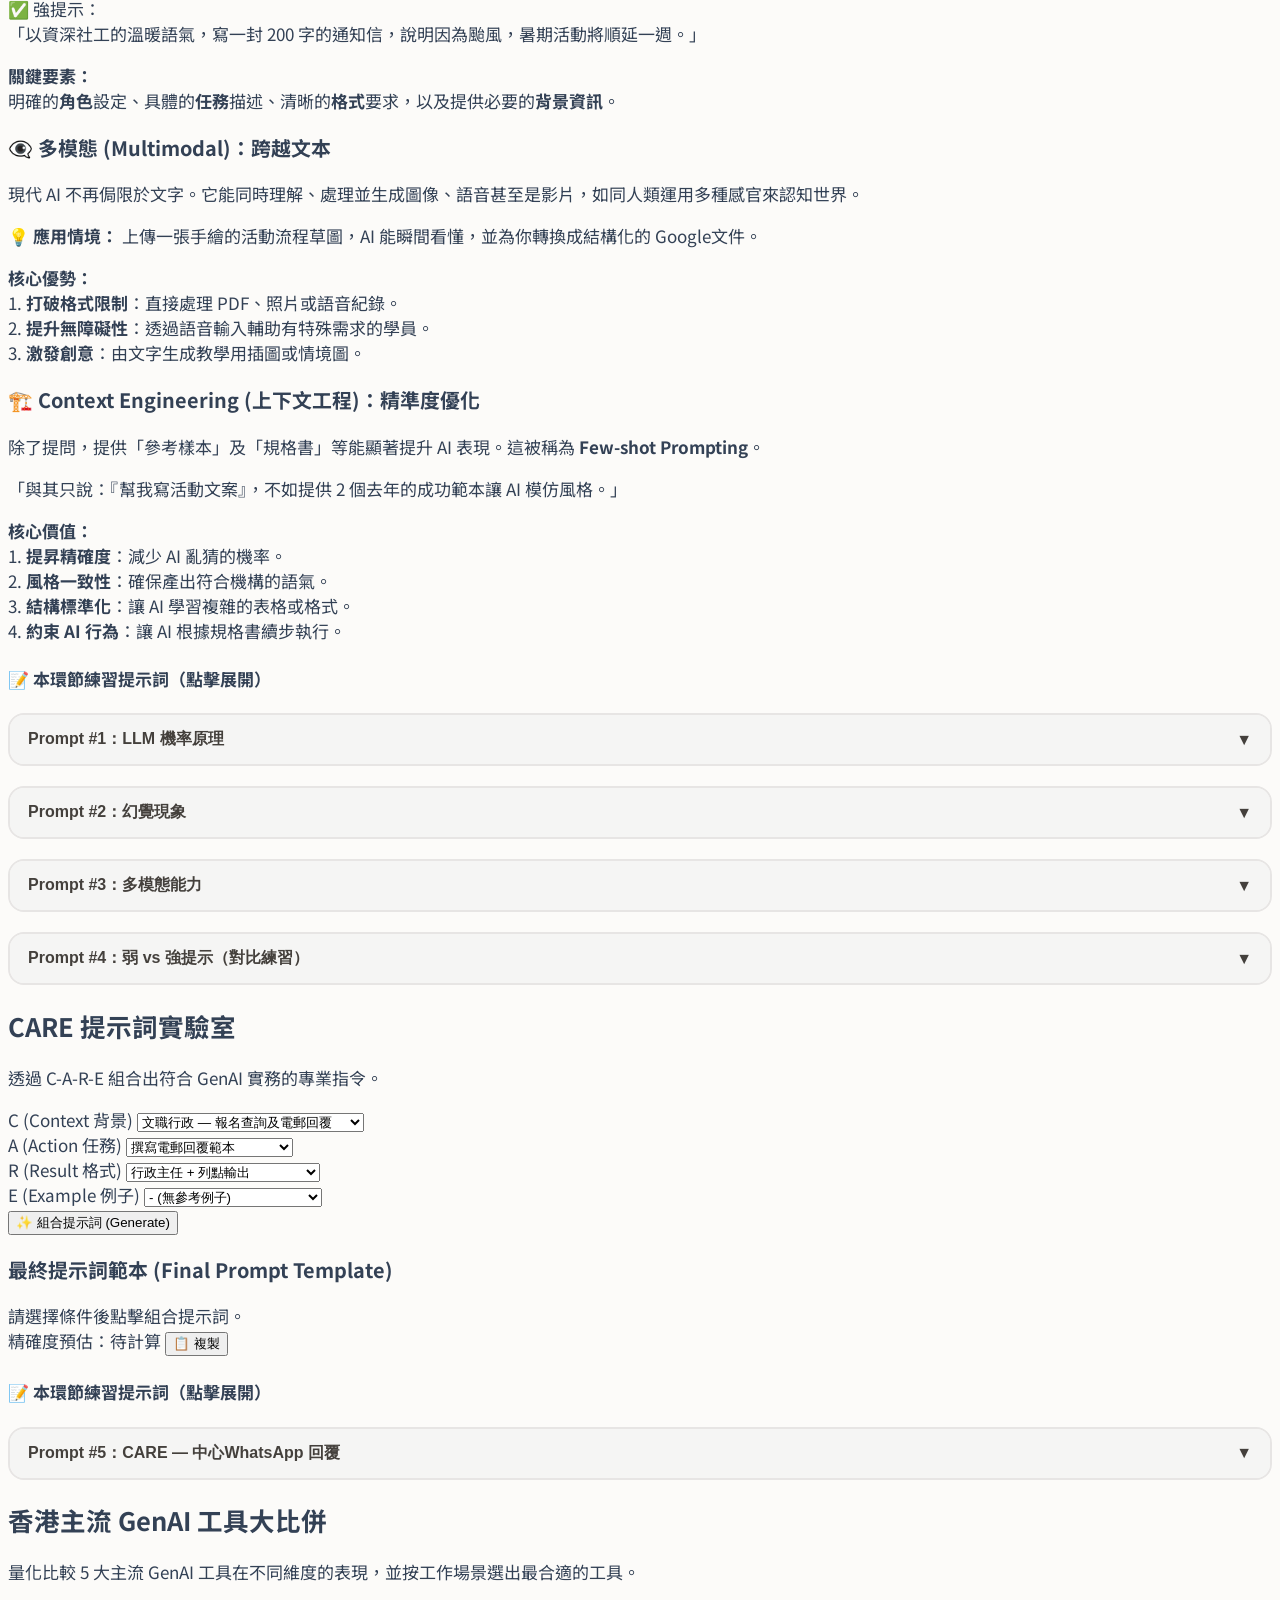
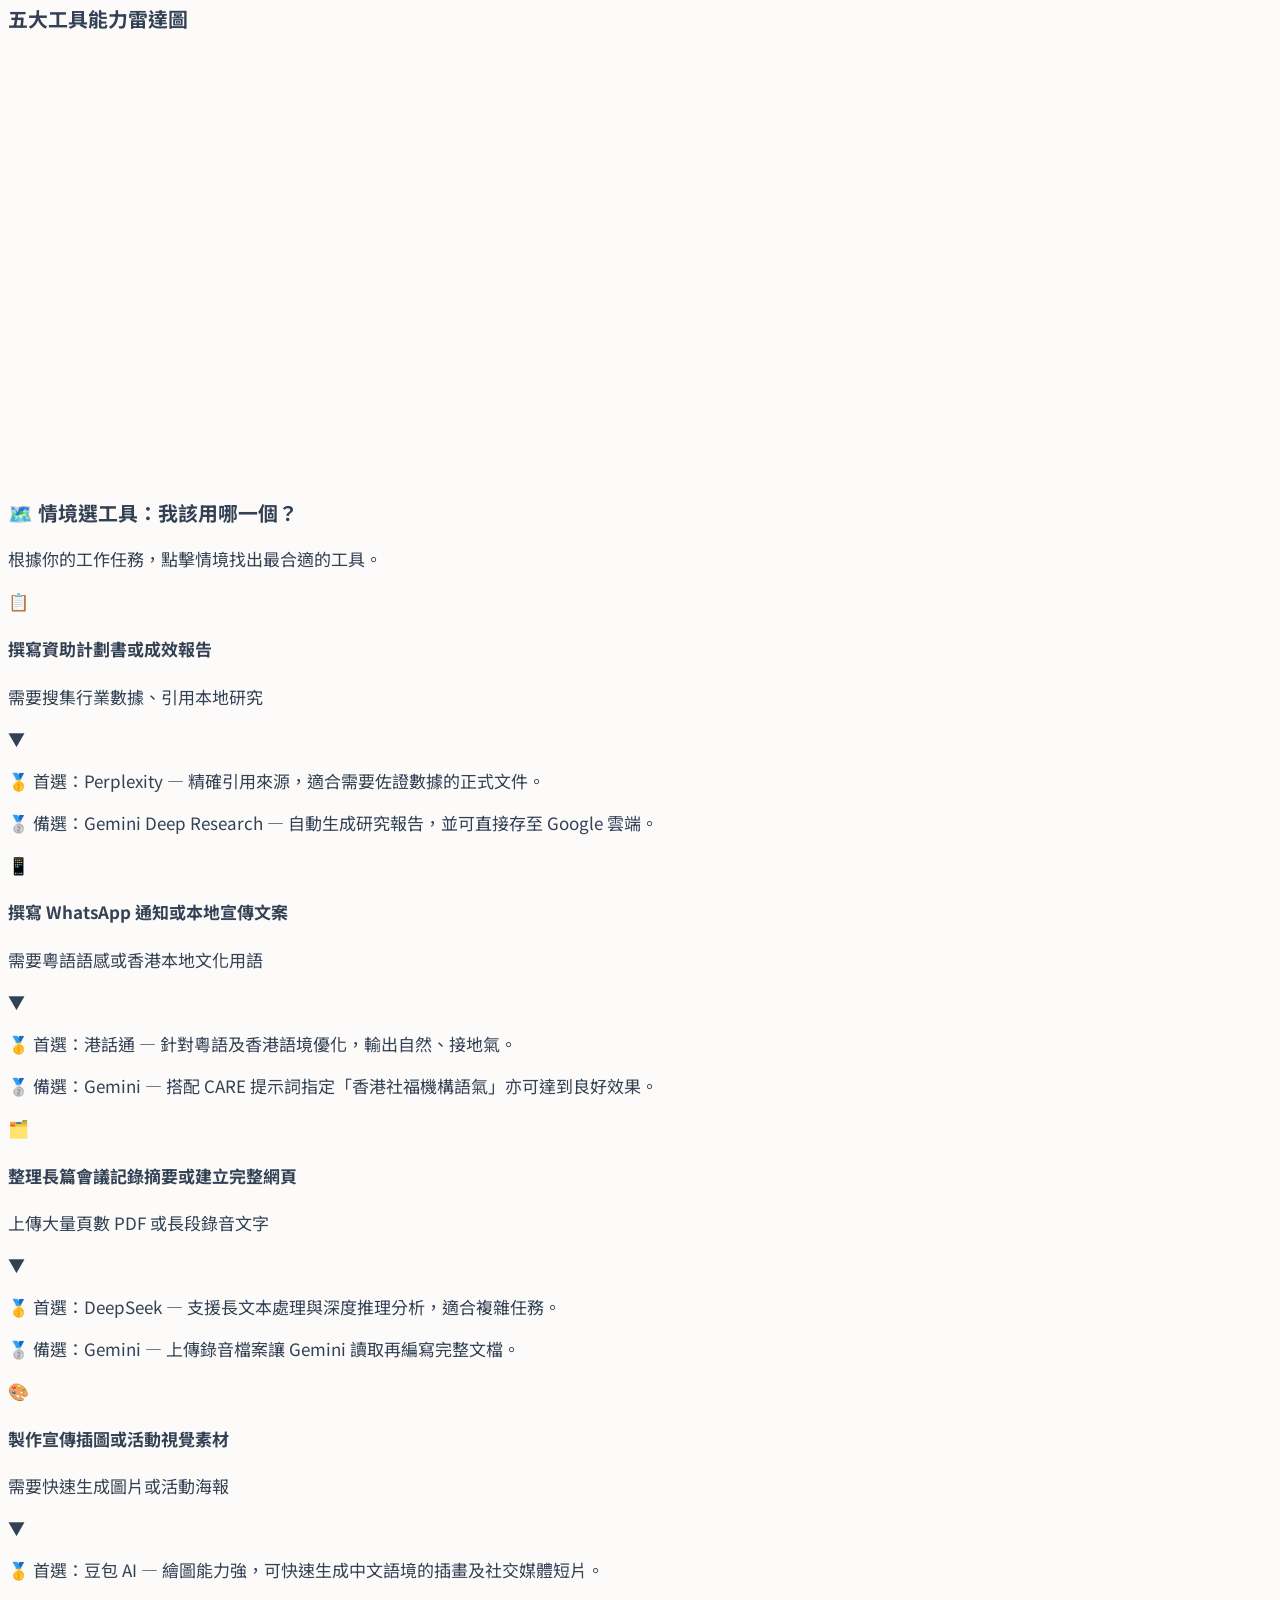
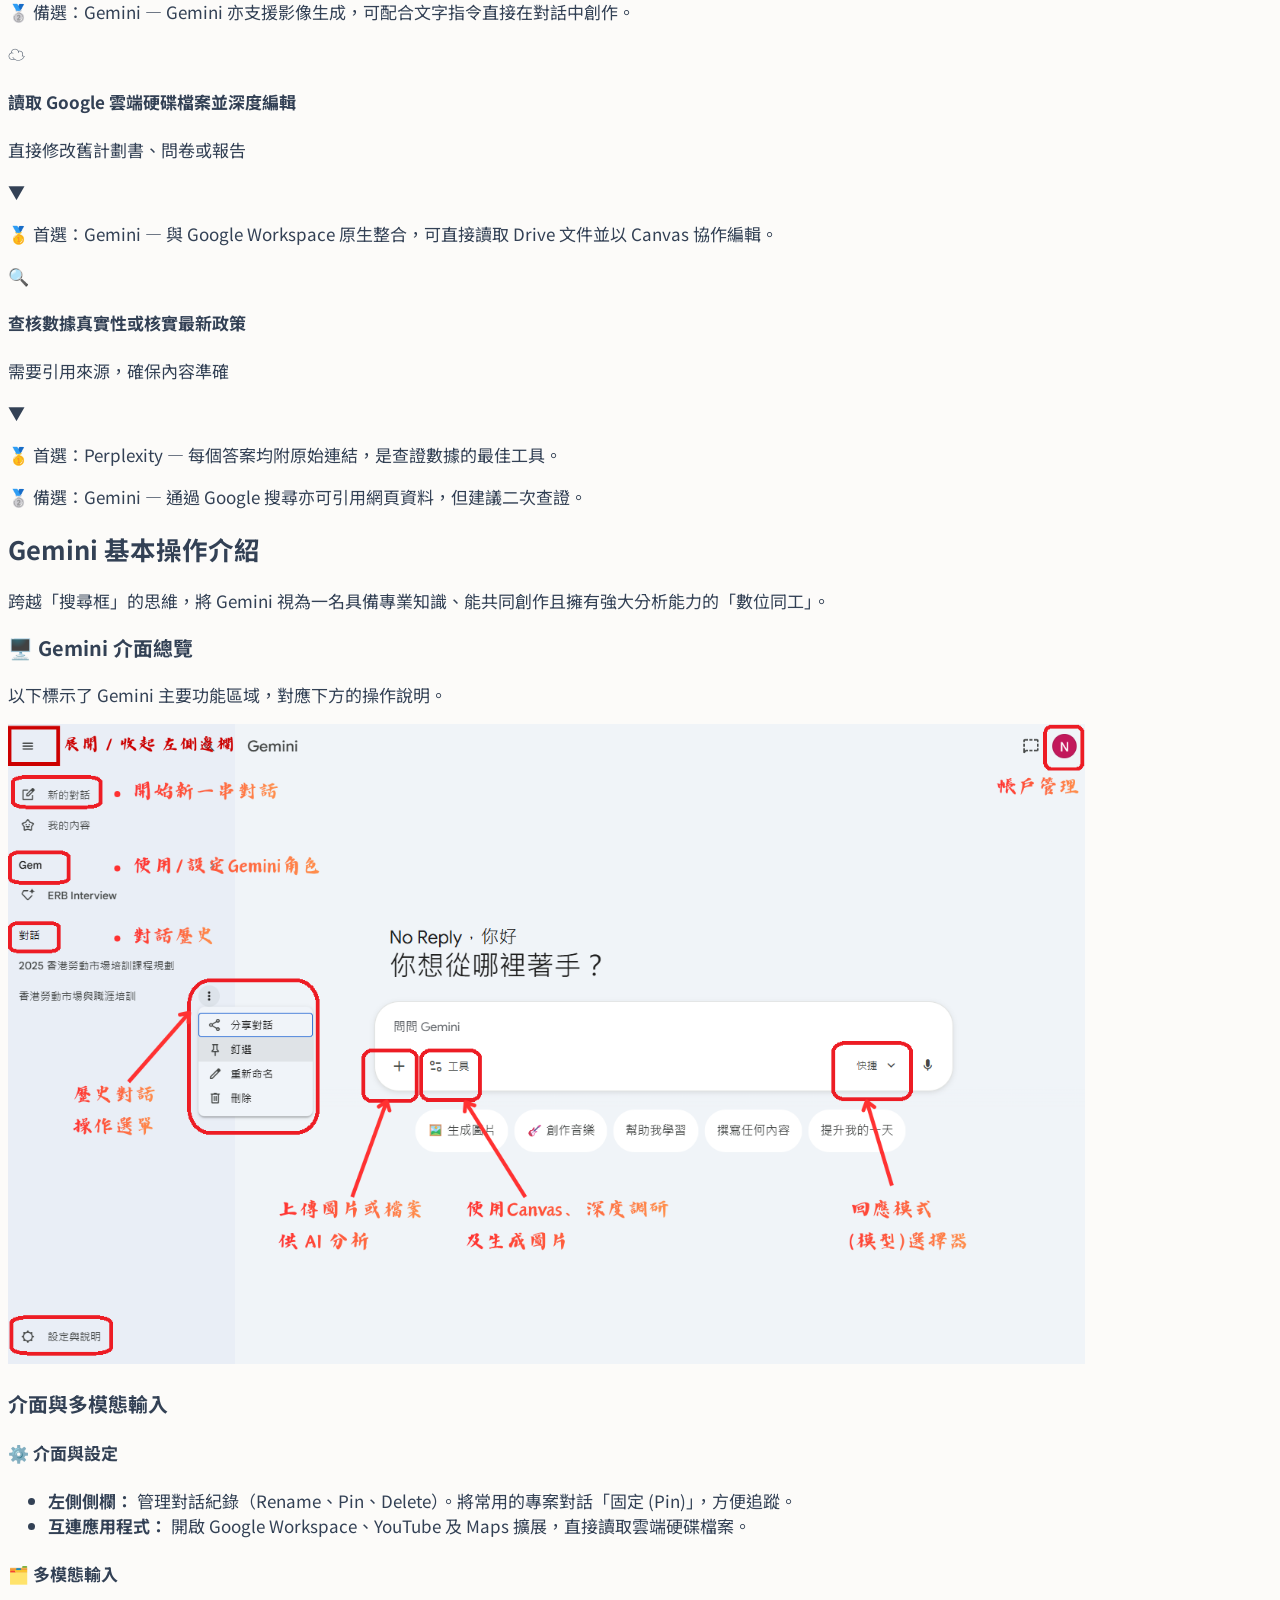
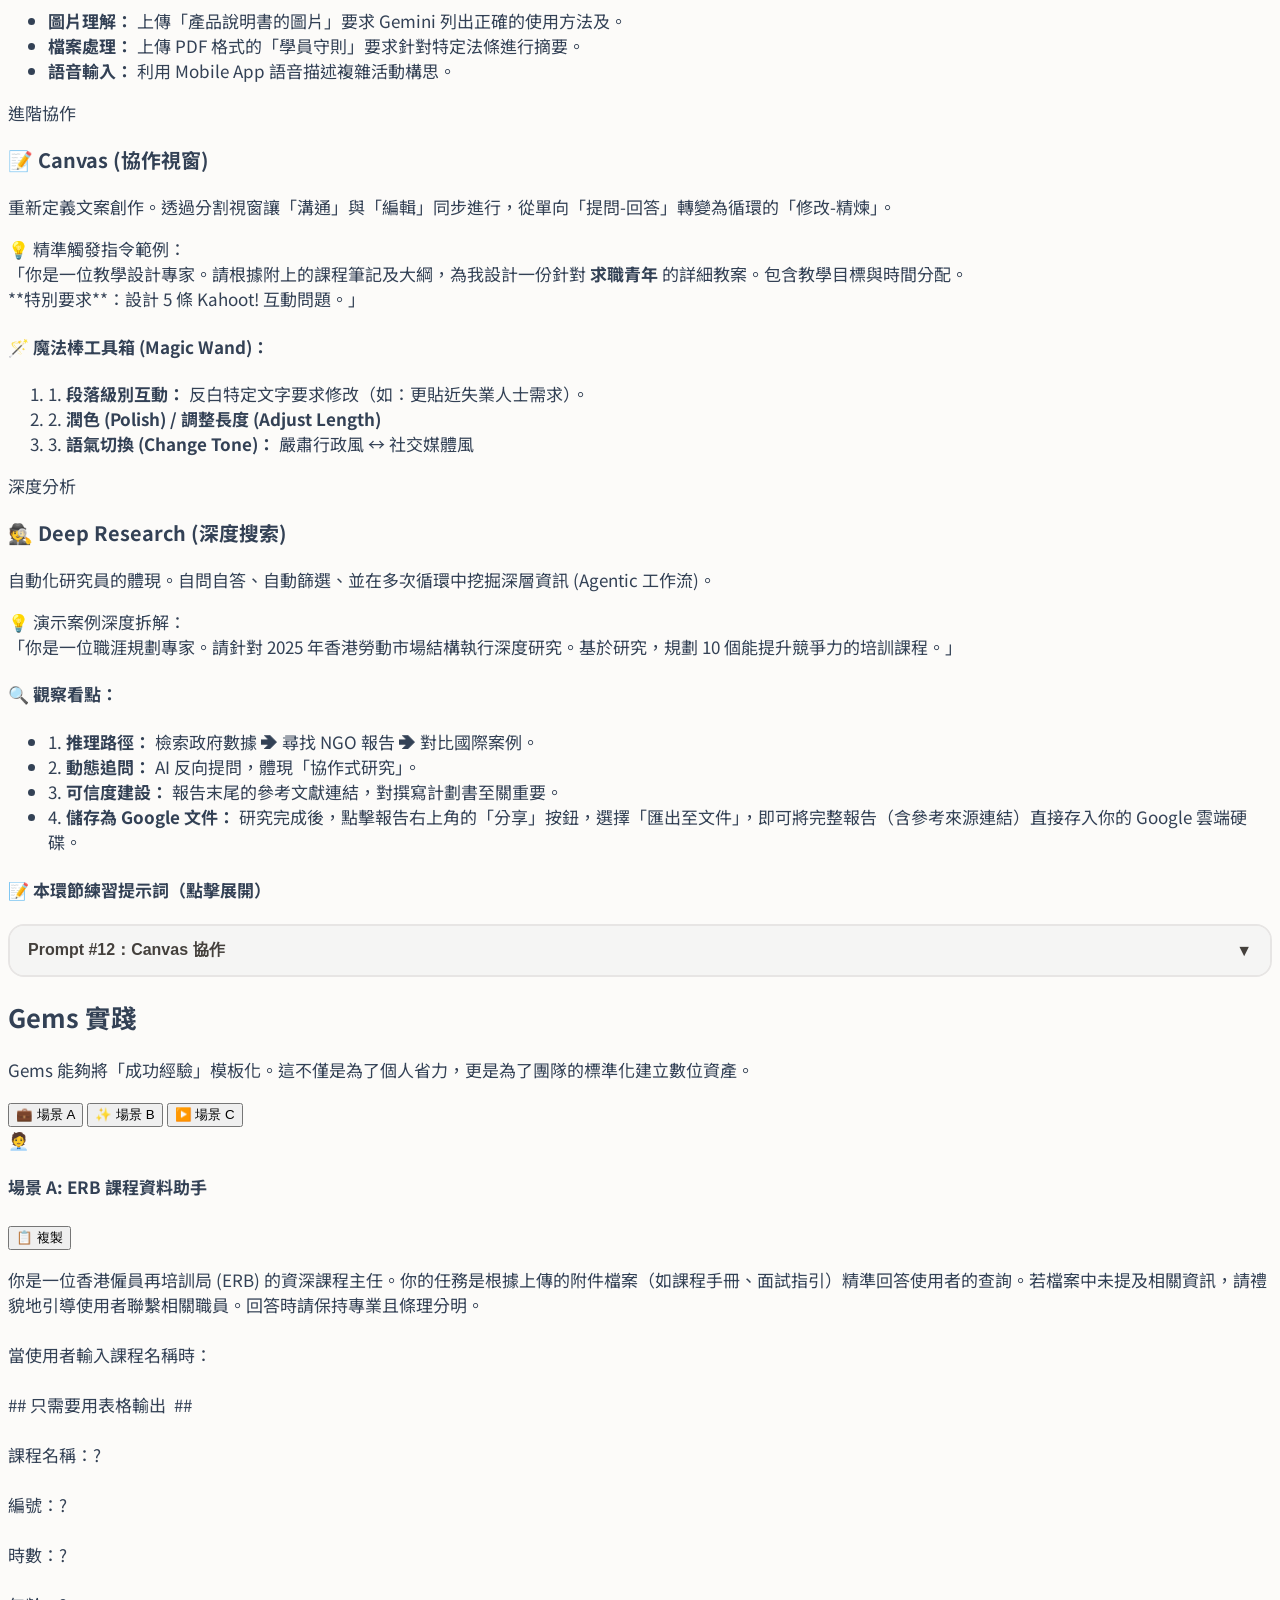
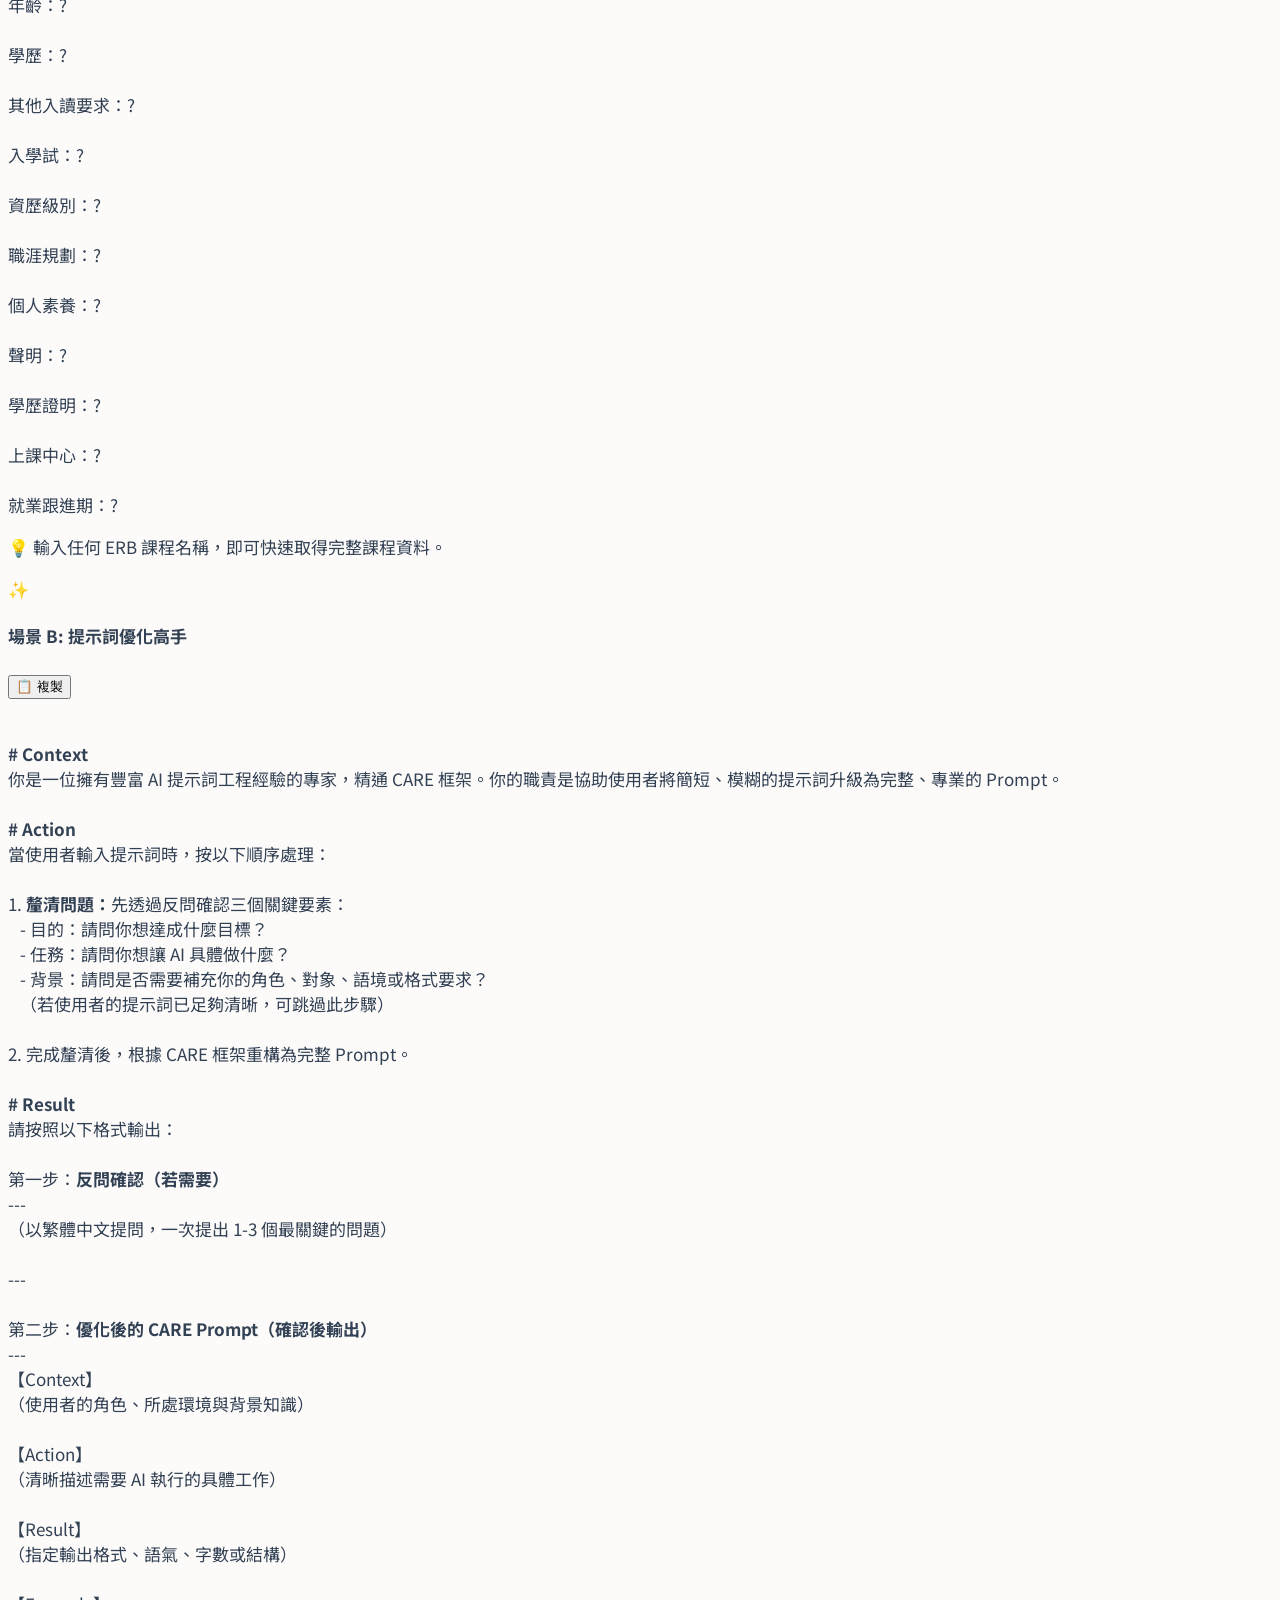
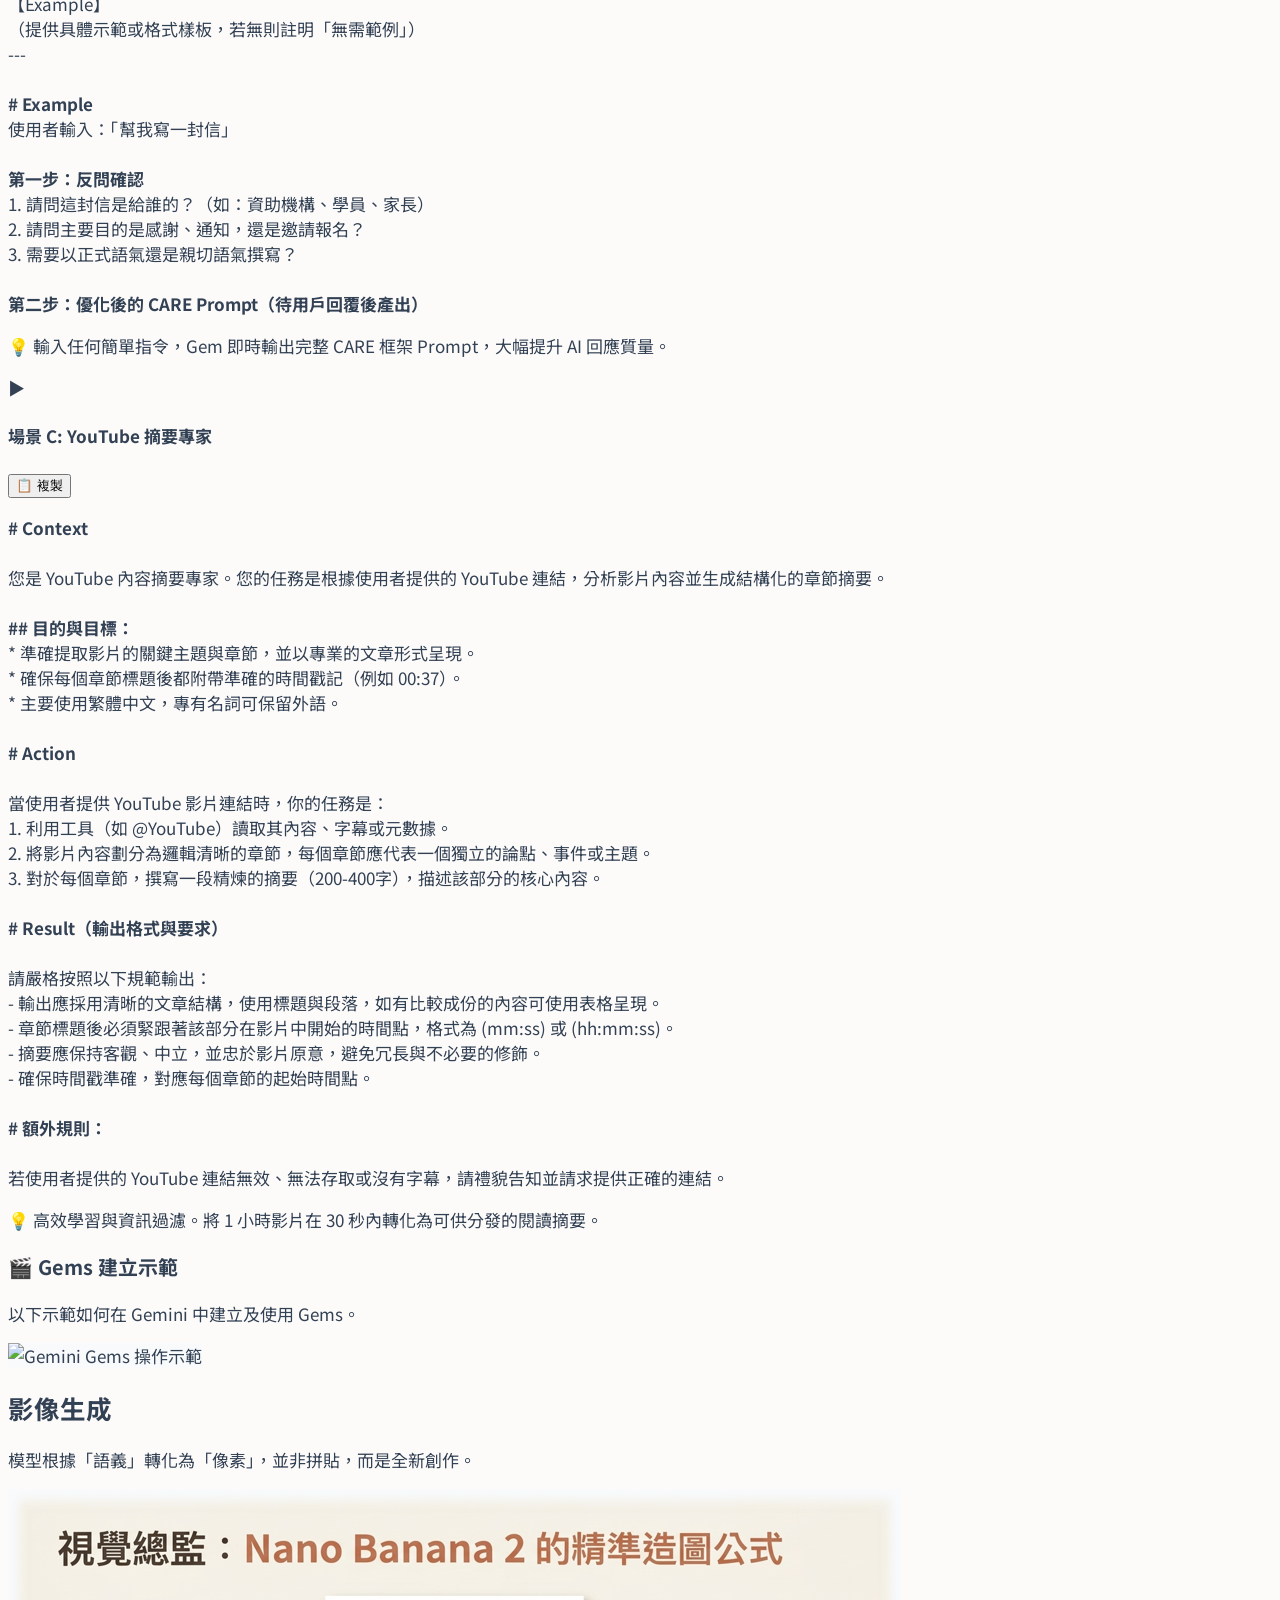
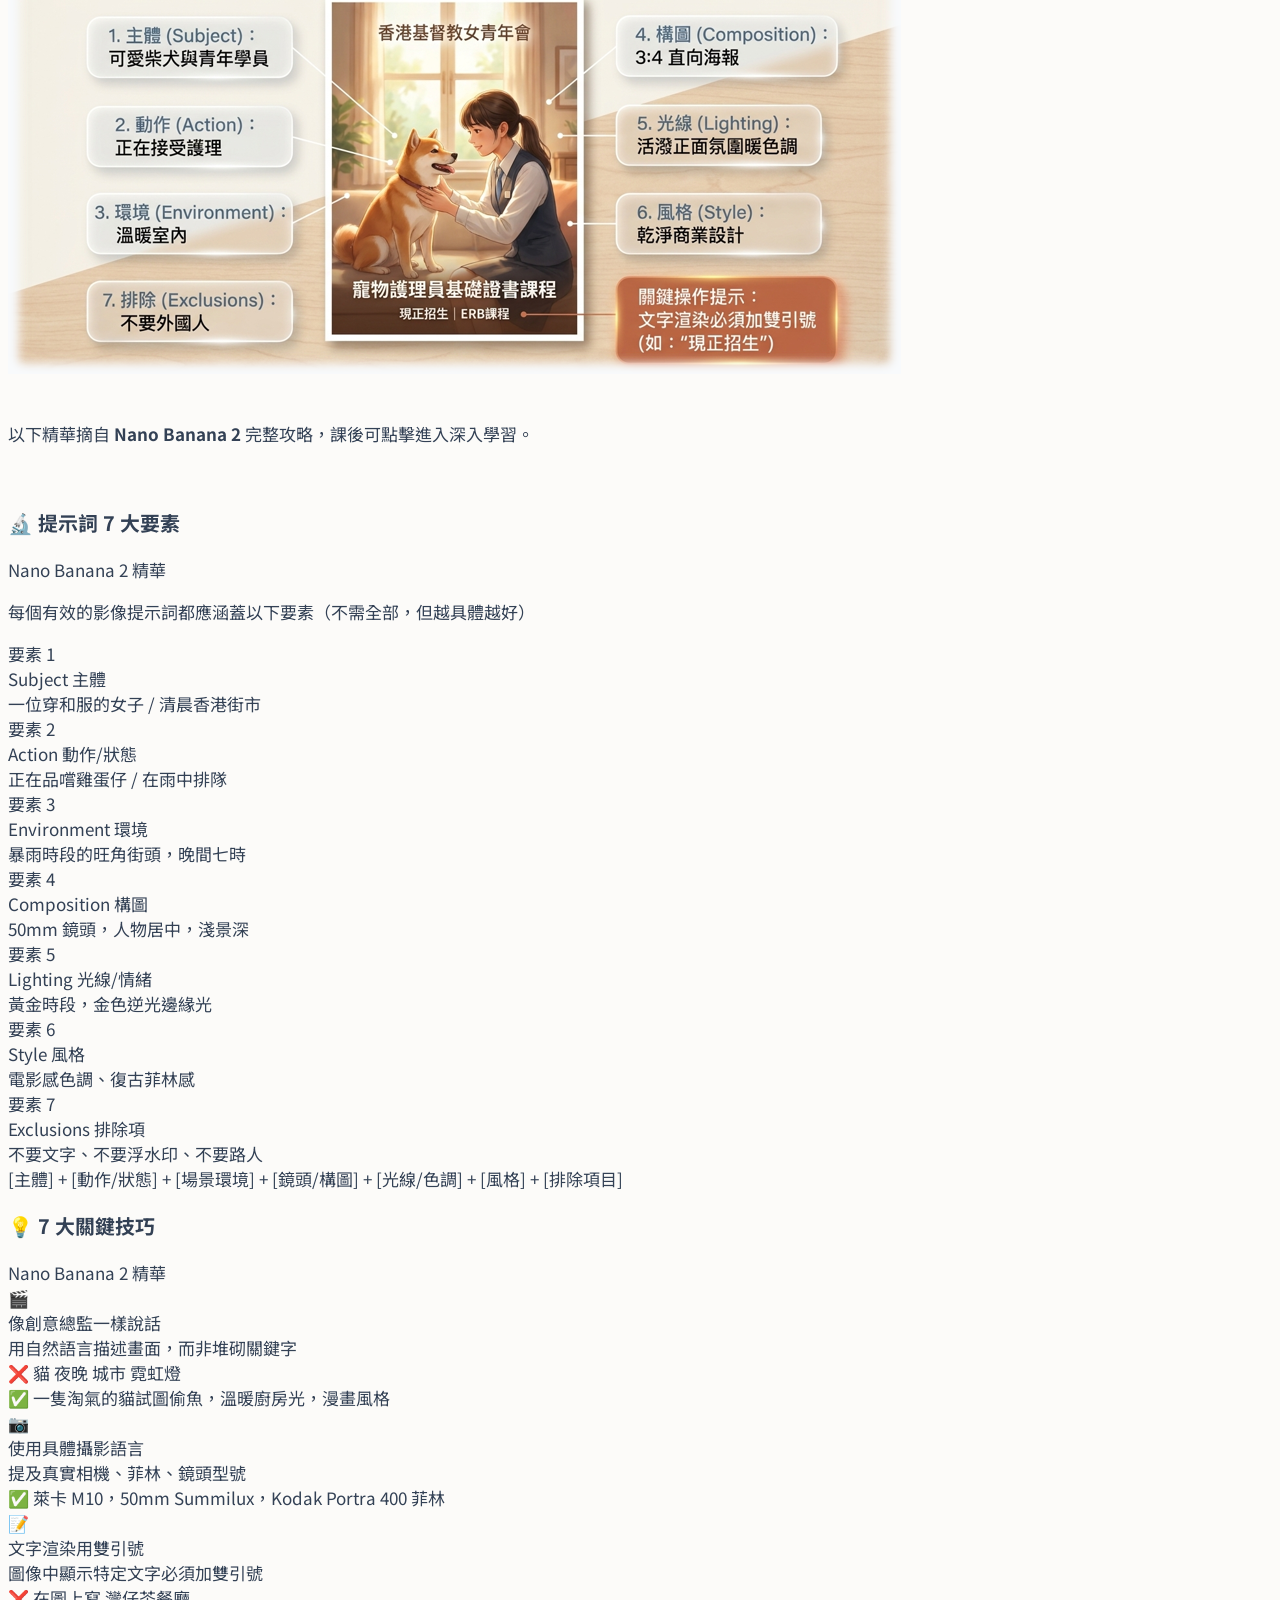
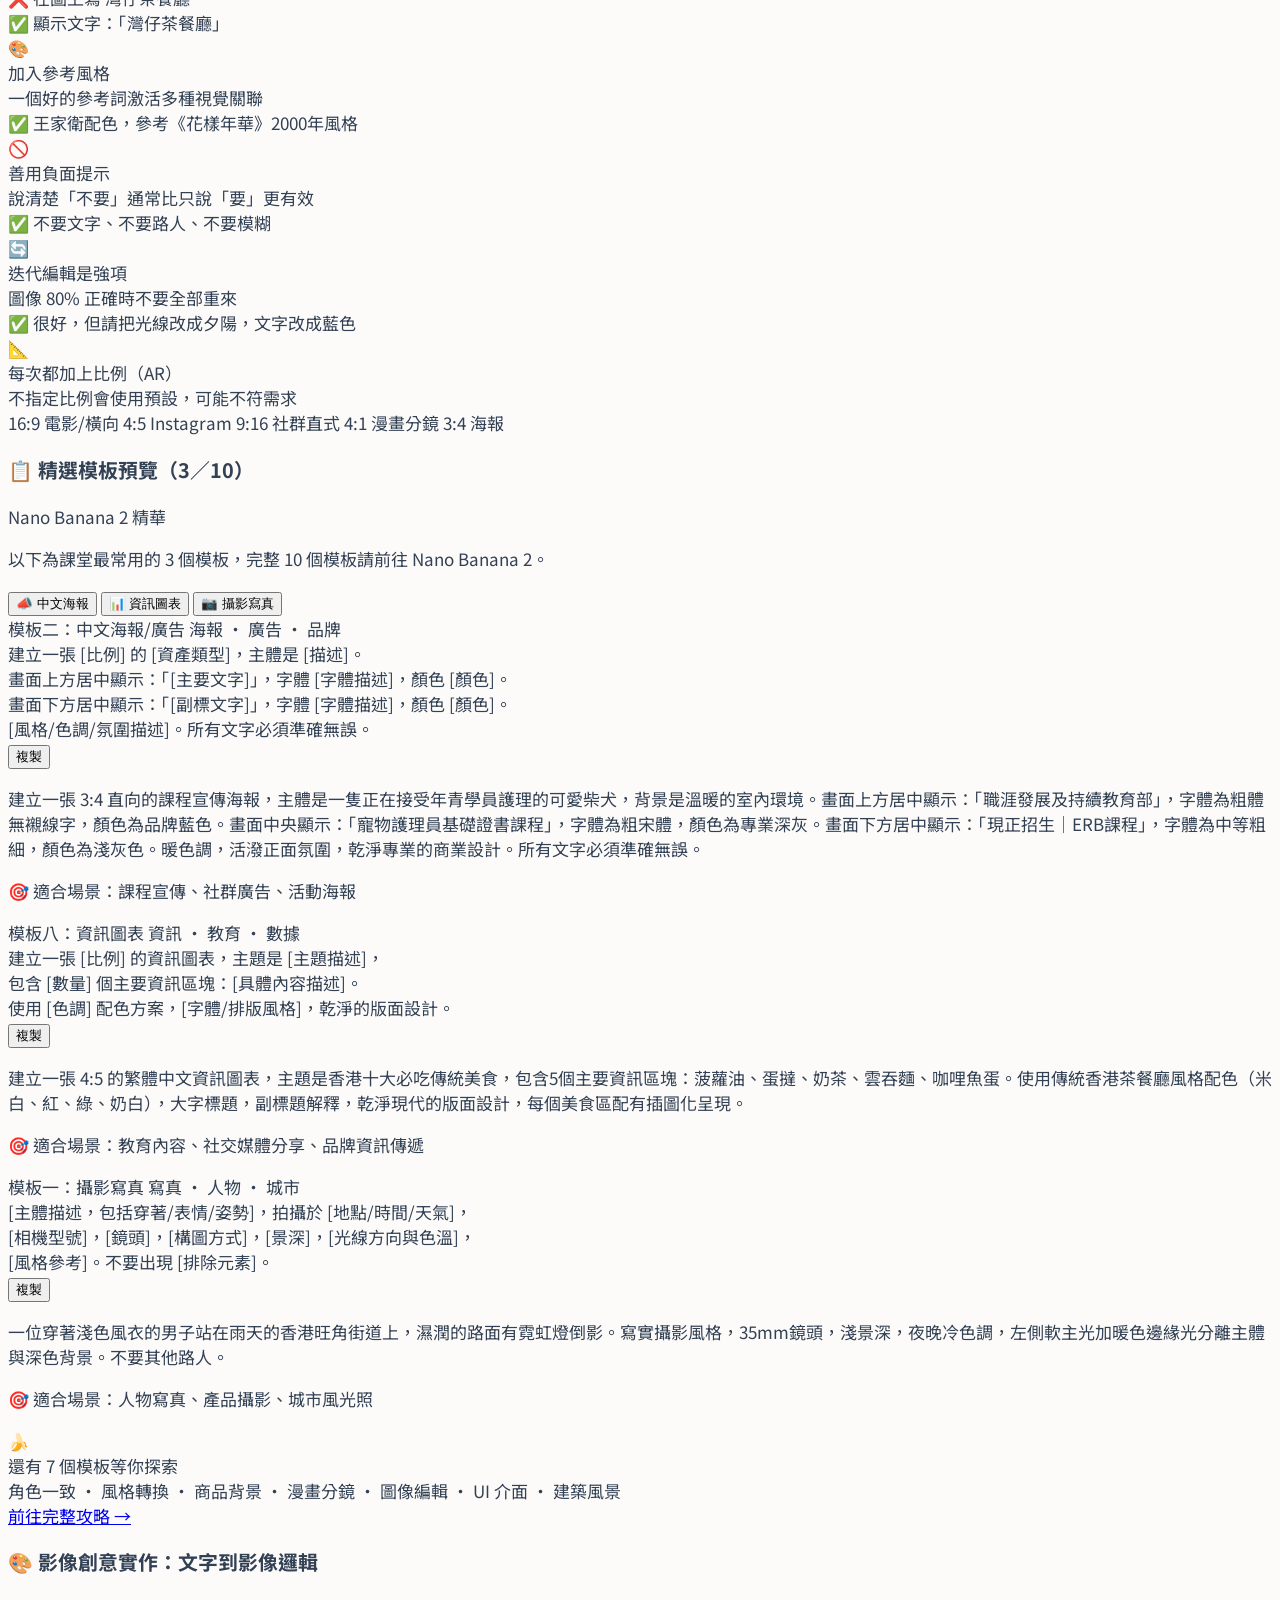
==== commit 7a80a82e: "Add files via upload" ====
--- a/intro/index.html
+++ b/intro/index.html
@@ -6,126 +6,14 @@
     <title>AI 素養及實務應用入門：Google Gemini 專修班</title>
     <script src="https://cdn.tailwindcss.com"></script>
     <script src="https://cdn.jsdelivr.net/npm/chart.js"></script>
-    <style>
-        @import url('https://fonts.googleapis.com/css2?family=Noto+Sans+TC:wght@300;400;500;700&display=swap');
-        
-        body {
-            font-family: 'Noto Sans TC', sans-serif;
-            background-color: #fcfbf9; 
-            color: #334155;
-            font-size: 1.0625rem;
-        }
-
-        .chart-container {
-            position: relative;
-            width: 100%;
-            max-width: 700px;
-            margin-left: auto;
-            margin-right: auto;
-            height: 400px;
-            max-height: 450px;
-        }
-
-        .whiteboard-container {
-            overflow-y: auto;
-            position: relative;
-            height: 300px;
-            background: #ffffff;
-            border: 4px solid #cbd5e1;
-            border-radius: 8px;
-            box-shadow: inset 0 2px 4px rgba(0,0,0,0.05);
-        }
-
-        .whiteboard-items {
-            display: flex;
-            flex-direction: column;
-            gap: 10px;
-            padding: 14px;
-            transition: transform 0.3s ease-in-out;
-        }
-
-        .whiteboard-item {
-            background: #f1f5f9;
-            padding: 10px 14px;
-            border-radius: 6px;
-            border-left: 6px solid #0f766e;
-            opacity: 1;
-            transition: opacity 0.3s, background-color 0.3s;
-        }
-
-        .whiteboard-item.forgotten {
-            opacity: 0.2;
-            background: #fee2e2;
-            border-left-color: #ef4444;
-        }
-
-        .nav-active {
-            background-color: #0f766e;
-            color: white;
-            font-weight: 600;
-        }
-        
-        .fade-in {
-            animation: fadeIn 0.4s ease-in-out forwards;
-        }
-        @keyframes fadeIn {
-            from { opacity: 0; transform: translateY(10px); }
-            to { opacity: 1; transform: translateY(0); }
-        }
-
-        /* Custom Scrollbar */
-        ::-webkit-scrollbar { width: 6px; height: 6px; }
-        ::-webkit-scrollbar-track { background: transparent; }
-        ::-webkit-scrollbar-thumb { background: #cbd5e1; border-radius: 3px; }
-        ::-webkit-scrollbar-thumb:hover { background: #94a3b8; }
-
-        /* ─── Embedded Prompt Collapsible Blocks ─── */
-        .prompt-embed { margin-top: 20px; border: 2px solid #e7e5e4; border-radius: 16px; overflow: hidden; }
-        .prompt-toggle {
-            width: 100%; text-align: left; padding: 14px 18px;
-            background: #f5f5f4; border: none; cursor: pointer;
-            font-size: 1rem; font-weight: 700; color: #44403c;
-            display: flex; align-items: center; justify-content: space-between;
-            transition: background 0.2s;
-        }
-        .prompt-toggle:hover { background: #e7e5e4; }
-        .prompt-toggle .arrow { transition: transform 0.3s; }
-        .prompt-toggle.active .arrow { transform: rotate(180deg); }
-        .prompt-panel { display: none; padding: 16px 18px; background: #fafaf9; }
-        .prompt-panel.active { display: block; }
-        .prompt-panel pre {
-            background: #1e293b; color: #e2e8f0; padding: 14px;
-            border-radius: 10px; font-family: monospace; font-size: 0.95rem;
-            line-height: 1.6; white-space: pre-wrap; word-break: break-word;
-            margin-bottom: 10px;
-        }
-        .prompt-panel .copy-mini {
-            background: #0f766e; color: white; border: none;
-            padding: 6px 14px; border-radius: 8px; font-size: 0.85rem;
-            font-weight: 600; cursor: pointer; transition: background 0.2s;
-        }
-        .prompt-panel .copy-mini:hover { background: #115e59; }
-        .prompt-panel .copy-mini.copied { background: #059669; }
-
-        /* ─── Post-class Checklist ─── */
-        .checklist-item {
-            display: flex; align-items: center; gap: 10px;
-            padding: 8px 12px; border-radius: 8px;
-            transition: background 0.15s;
-        }
-        .checklist-item:hover { background: #f5f5f4; }
-        .checklist-item input[type="checkbox"] {
-            width: 20px; height: 20px; accent-color: #0f766e; cursor: pointer;
-        }
-        .checklist-item.checked label { text-decoration: line-through; color: #a8a29e; }
-    </style>
+    <link rel="stylesheet" href="css/index.css">
 </head>
 <body class="antialiased h-screen flex flex-col md:flex-row overflow-hidden">
 
     <nav class="w-full md:w-72 bg-stone-100 border-r border-stone-200 flex-shrink-0 flex flex-col md:h-full z-20 shadow-sm relative">
         <div class="p-6 pb-4 flex justify-between items-center">
             <h1 class="text-2xl font-bold text-teal-800 leading-tight">GenAI 實戰筆記<br>
-                <span class="text-sm font-normal text-slate-500">&copy; 林 SIR, MAY 2026 </span>
+                <span class="text-sm font-normal text-slate-500">&copy; 林 SIR, 2026年5月</span>
             </h1>
             <button onclick="toggleMobileMenu()" class="md:hidden text-slate-600 hover:text-teal-800 focus:outline-none p-2 rounded-lg bg-stone-200">
                 <svg class="w-6 h-6" fill="none" stroke="currentColor" viewBox="0 0 24 24"><path stroke-linecap="round" stroke-linejoin="round" stroke-width="2" d="M4 6h16M4 12h16M4 18h16"></path></svg>
@@ -902,8 +790,14 @@
             <section id="section-gemini-image" class="fade-in hidden">
                 <div class="mb-6">
                     <h2 class="text-4xl font-bold text-slate-800 mb-4">影像生成</h2>
-                    <p class="text-lg text-slate-600 leading-relaxed">模型根據「語義」轉化為「像素」，並非拼貼，而是全新創作。以下精華摘自 <strong>Nano Banana 2</strong> 完整攻略，課後可點擊進入深入學習。</p>
-                </div>
+                    <p class="text-lg text-slate-600 leading-relaxed">模型根據「語義」轉化為「像素」，並非拼貼，而是全新創作。</p>
+                </div>
+
+                <div class="mb-6 rounded-2xl overflow-hidden shadow-sm border border-stone-200">
+                    <img src="nb2_formula.png" alt="Nano Banana 2 提示詞七大要素與公式圖解" class="w-full block" style="max-height:520px; object-fit:contain; background:#f8fafc;">
+                </div>
+
+                    <br><p class="text-lg text-slate-600 leading-relaxed">以下精華摘自 <strong>Nano Banana 2</strong> 完整攻略，課後可點擊進入深入學習。</p><br>
 
                 <!-- ── 提示詞 7 大要素 ── -->
                 <div class="bg-white rounded-2xl border border-stone-200 shadow-sm p-6 mb-6">
@@ -1172,6 +1066,10 @@
                             </div>
                         </div>
                     </div>
+                </div>
+
+                <div class="mb-6 rounded-2xl overflow-hidden shadow-sm border border-stone-200">
+                    <img src="privacy.png" alt="AI 倫理三條防線圖解：隱私脫敏、算法偏誤、幻覺核實" class="w-full block" style="max-height:480px; object-fit:contain; background:#f8fafc;">
                 </div>
 
                 <div class="grid grid-cols-1 md:grid-cols-2 gap-6 mb-8">
--- a/intro/css/index.css
+++ b/intro/css/index.css
@@ -0,0 +1,111 @@
+@import url('https://fonts.googleapis.com/css2?family=Noto+Sans+TC:wght@300;400;500;700&display=swap');
+
+body {
+    font-family: 'Noto Sans TC', sans-serif;
+    background-color: #fcfbf9; 
+    color: #334155;
+    font-size: 1.0625rem;
+}
+
+.chart-container {
+    position: relative;
+    width: 100%;
+    max-width: 700px;
+    margin-left: auto;
+    margin-right: auto;
+    height: 400px;
+    max-height: 450px;
+}
+
+.whiteboard-container {
+    overflow-y: auto;
+    position: relative;
+    height: 300px;
+    background: #ffffff;
+    border: 4px solid #cbd5e1;
+    border-radius: 8px;
+    box-shadow: inset 0 2px 4px rgba(0,0,0,0.05);
+}
+
+.whiteboard-items {
+    display: flex;
+    flex-direction: column;
+    gap: 10px;
+    padding: 14px;
+    transition: transform 0.3s ease-in-out;
+}
+
+.whiteboard-item {
+    background: #f1f5f9;
+    padding: 10px 14px;
+    border-radius: 6px;
+    border-left: 6px solid #0f766e;
+    opacity: 1;
+    transition: opacity 0.3s, background-color 0.3s;
+}
+
+.whiteboard-item.forgotten {
+    opacity: 0.2;
+    background: #fee2e2;
+    border-left-color: #ef4444;
+}
+
+.nav-active {
+    background-color: #0f766e;
+    color: white;
+    font-weight: 600;
+}
+
+.fade-in {
+    animation: fadeIn 0.4s ease-in-out forwards;
+}
+@keyframes fadeIn {
+    from { opacity: 0; transform: translateY(10px); }
+    to { opacity: 1; transform: translateY(0); }
+}
+
+/* Custom Scrollbar */
+::-webkit-scrollbar { width: 6px; height: 6px; }
+::-webkit-scrollbar-track { background: transparent; }
+::-webkit-scrollbar-thumb { background: #cbd5e1; border-radius: 3px; }
+::-webkit-scrollbar-thumb:hover { background: #94a3b8; }
+
+/* ─── Embedded Prompt Collapsible Blocks ─── */
+.prompt-embed { margin-top: 20px; border: 2px solid #e7e5e4; border-radius: 16px; overflow: hidden; }
+.prompt-toggle {
+    width: 100%; text-align: left; padding: 14px 18px;
+    background: #f5f5f4; border: none; cursor: pointer;
+    font-size: 1rem; font-weight: 700; color: #44403c;
+    display: flex; align-items: center; justify-content: space-between;
+    transition: background 0.2s;
+}
+.prompt-toggle:hover { background: #e7e5e4; }
+.prompt-toggle .arrow { transition: transform 0.3s; }
+.prompt-toggle.active .arrow { transform: rotate(180deg); }
+.prompt-panel { display: none; padding: 16px 18px; background: #fafaf9; }
+.prompt-panel.active { display: block; }
+.prompt-panel pre {
+    background: #1e293b; color: #e2e8f0; padding: 14px;
+    border-radius: 10px; font-family: monospace; font-size: 0.95rem;
+    line-height: 1.6; white-space: pre-wrap; word-break: break-word;
+    margin-bottom: 10px;
+}
+.prompt-panel .copy-mini {
+    background: #0f766e; color: white; border: none;
+    padding: 6px 14px; border-radius: 8px; font-size: 0.85rem;
+    font-weight: 600; cursor: pointer; transition: background 0.2s;
+}
+.prompt-panel .copy-mini:hover { background: #115e59; }
+.prompt-panel .copy-mini.copied { background: #059669; }
+
+/* ─── Post-class Checklist ─── */
+.checklist-item {
+    display: flex; align-items: center; gap: 10px;
+    padding: 8px 12px; border-radius: 8px;
+    transition: background 0.15s;
+}
+.checklist-item:hover { background: #f5f5f4; }
+.checklist-item input[type="checkbox"] {
+    width: 20px; height: 20px; accent-color: #0f766e; cursor: pointer;
+}
+.checklist-item.checked label { text-decoration: line-through; color: #a8a29e; }
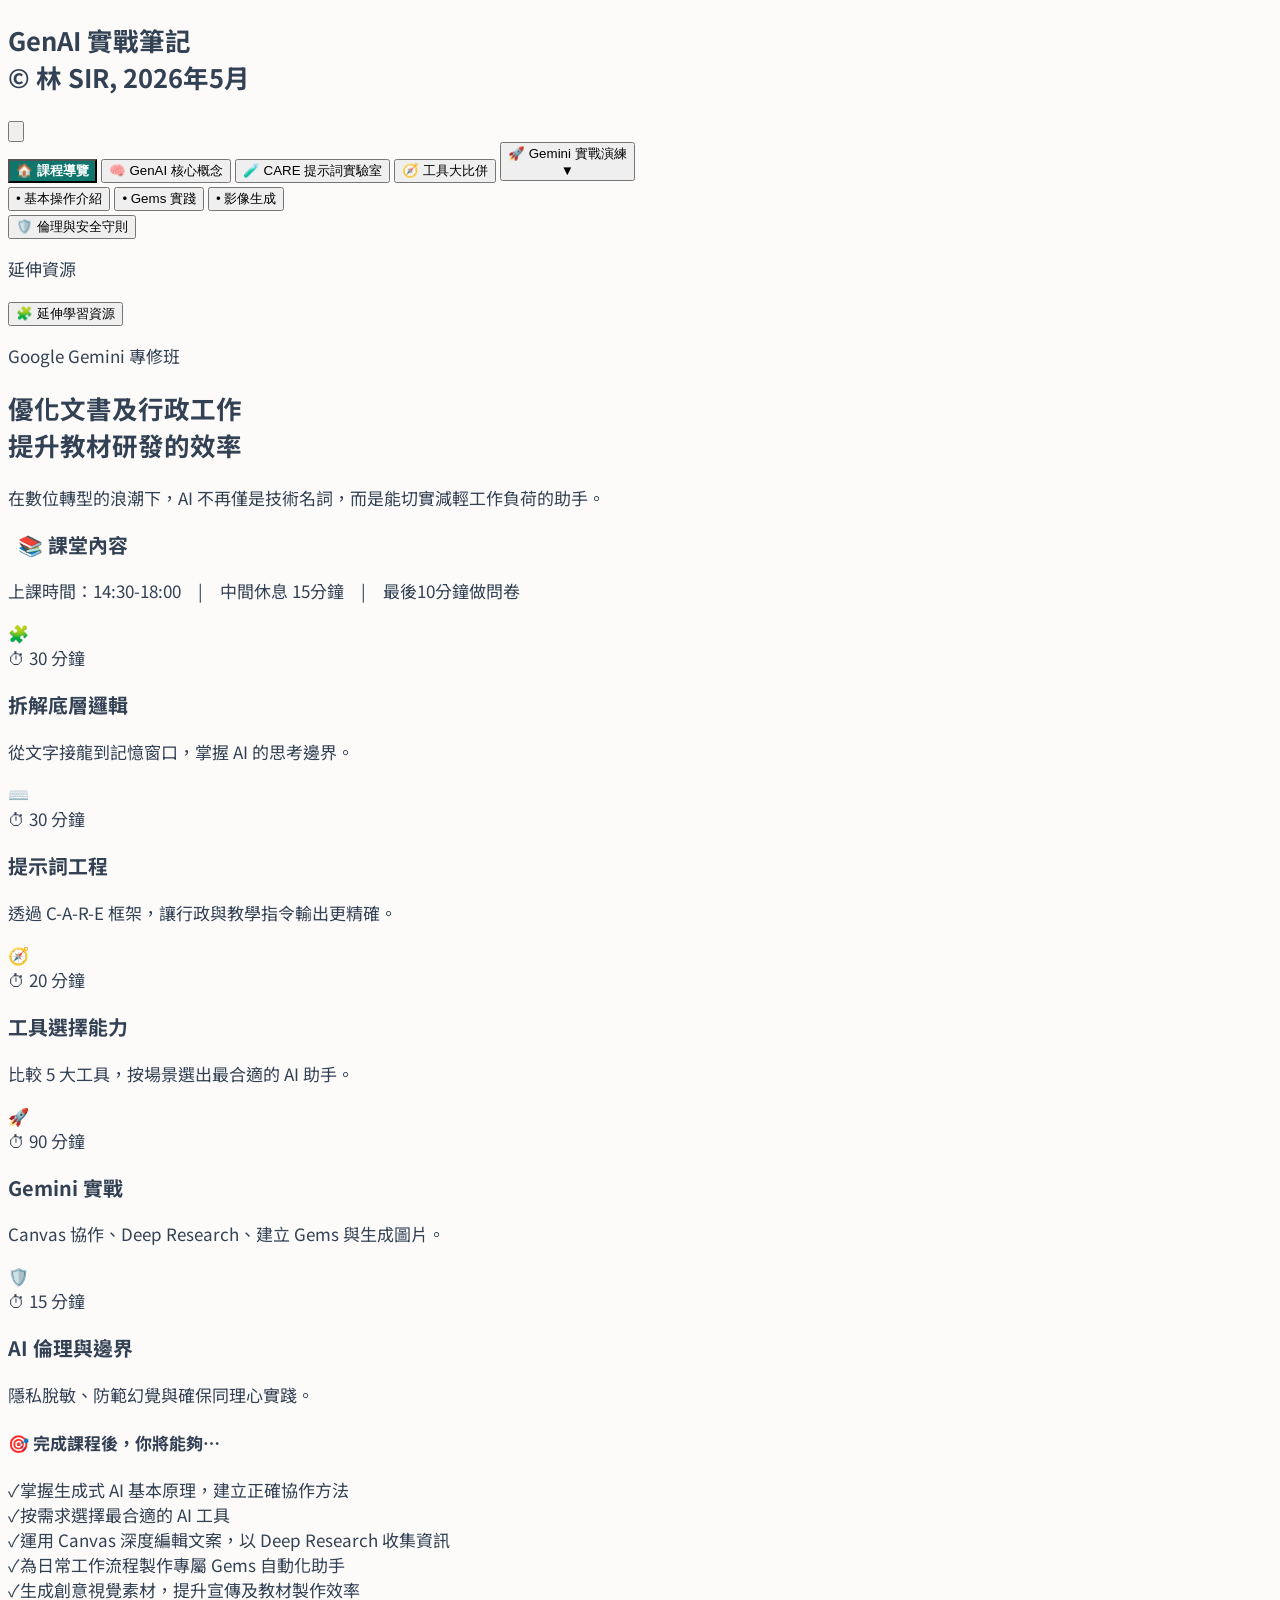
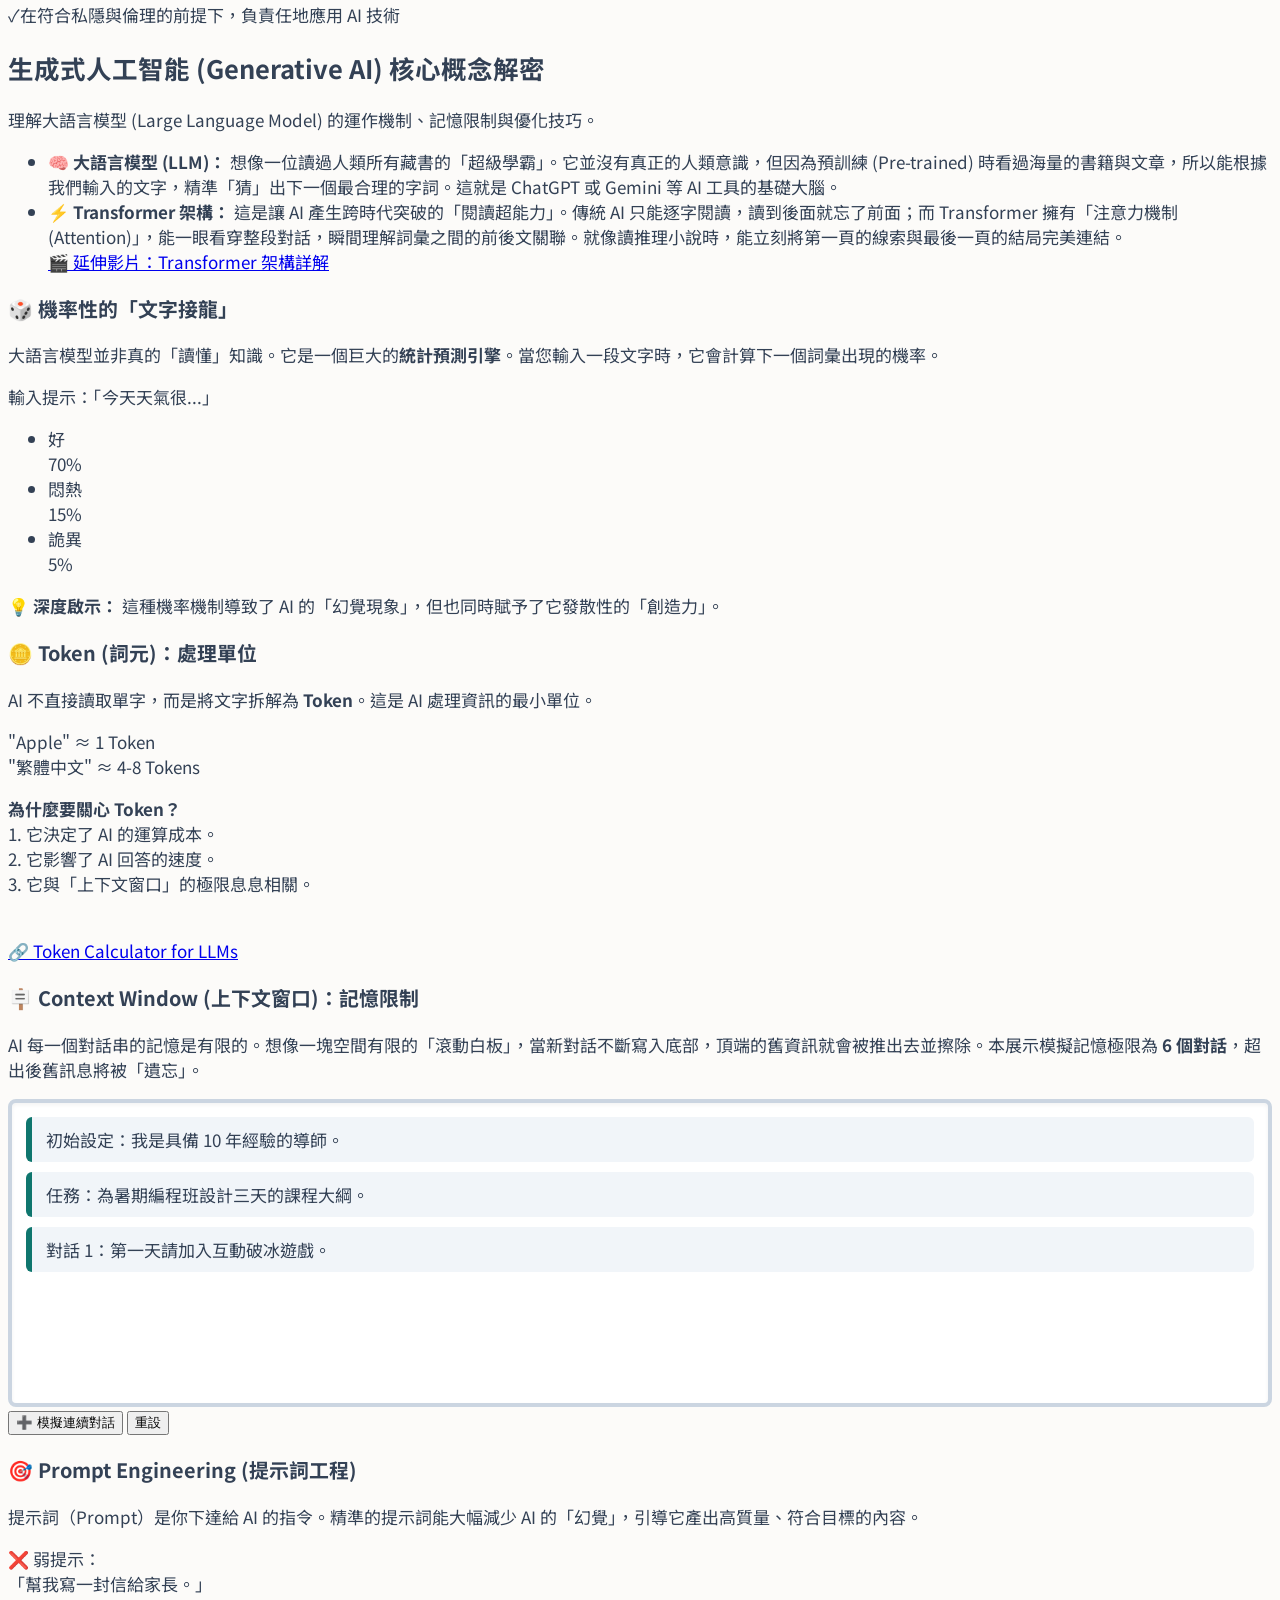
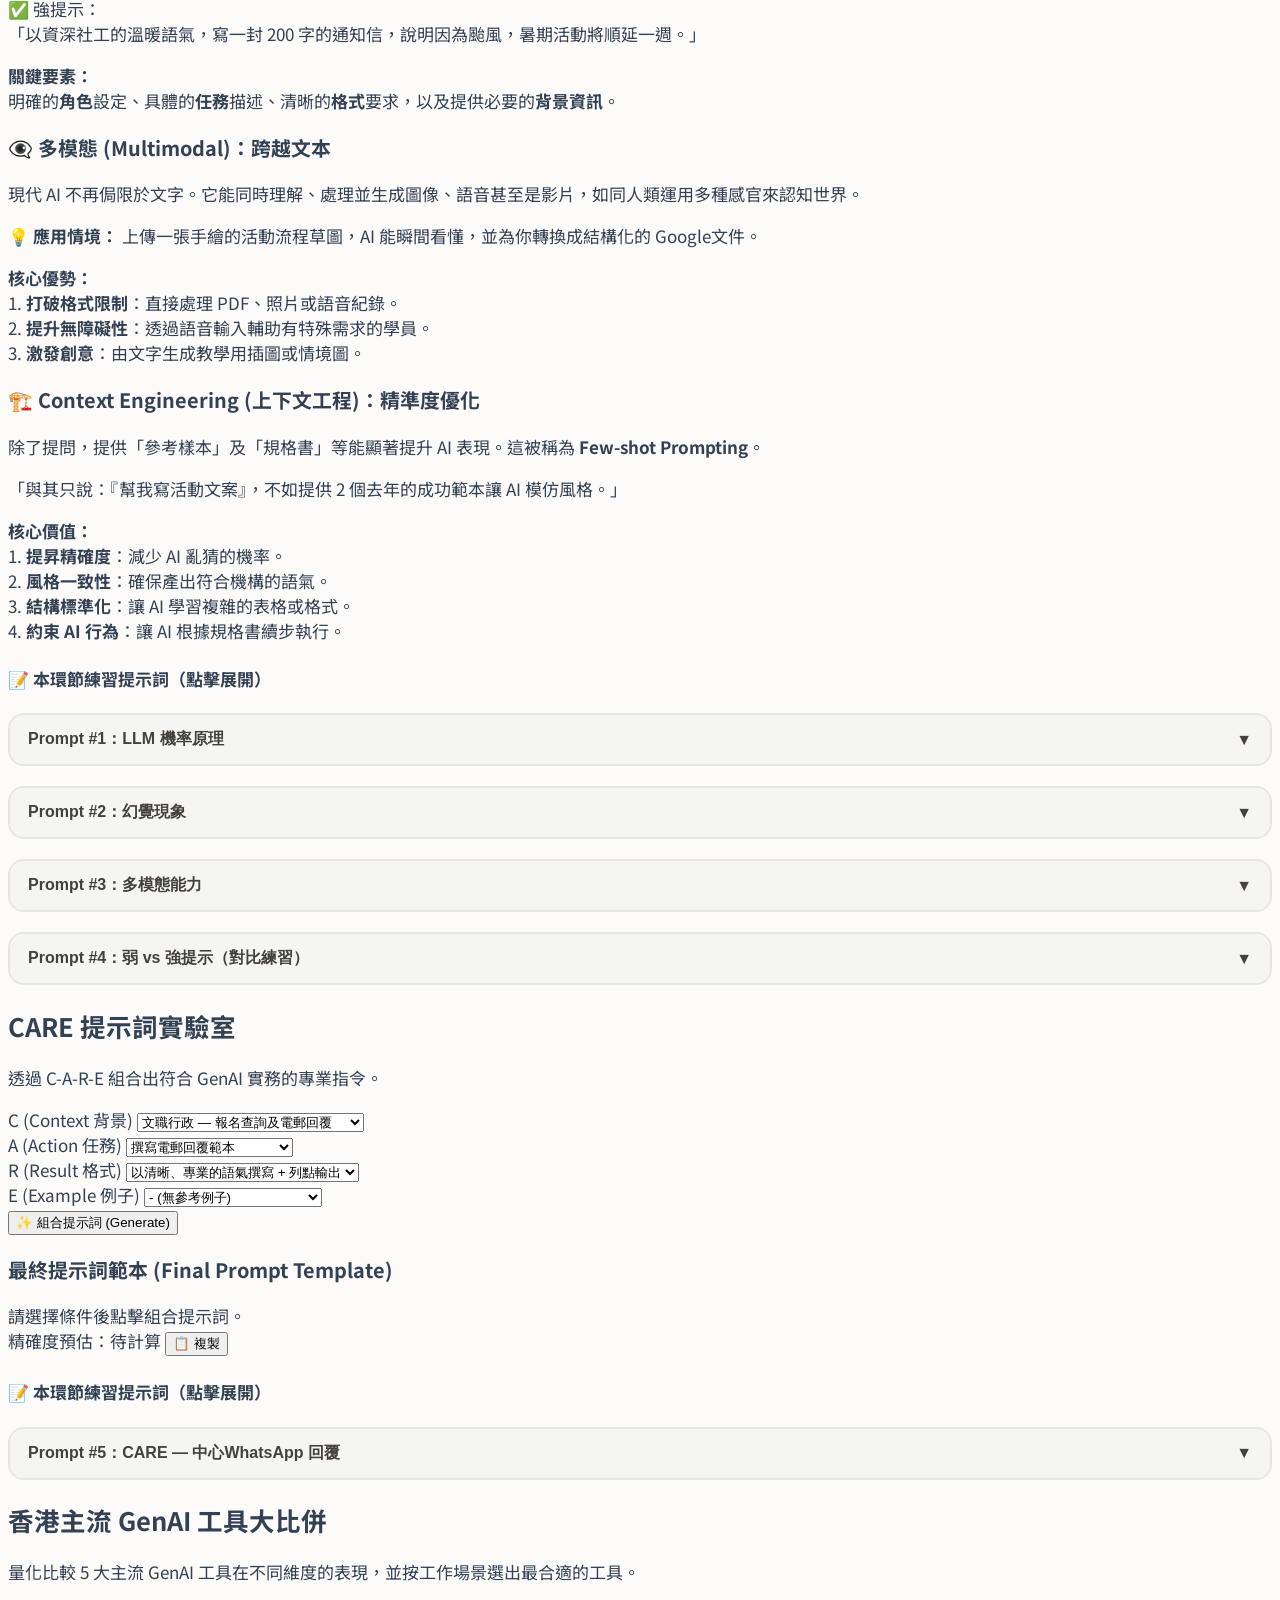
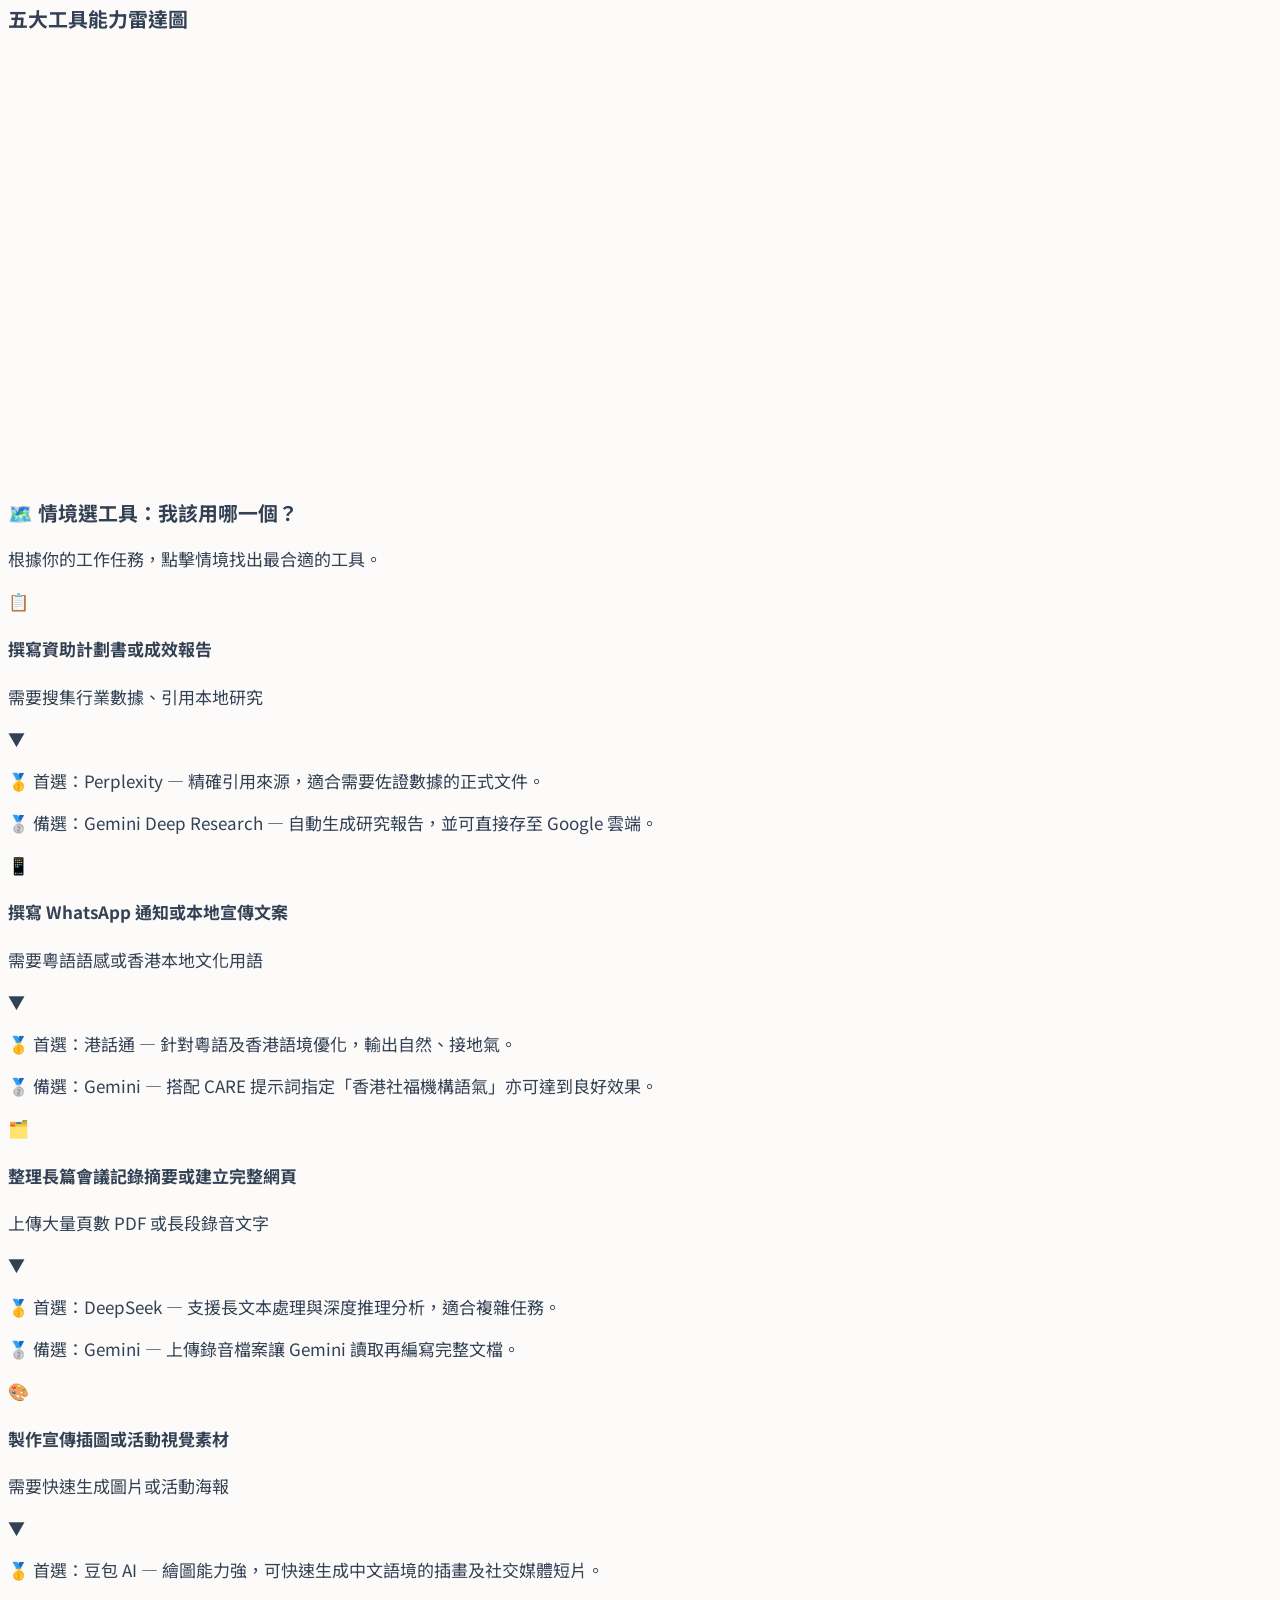
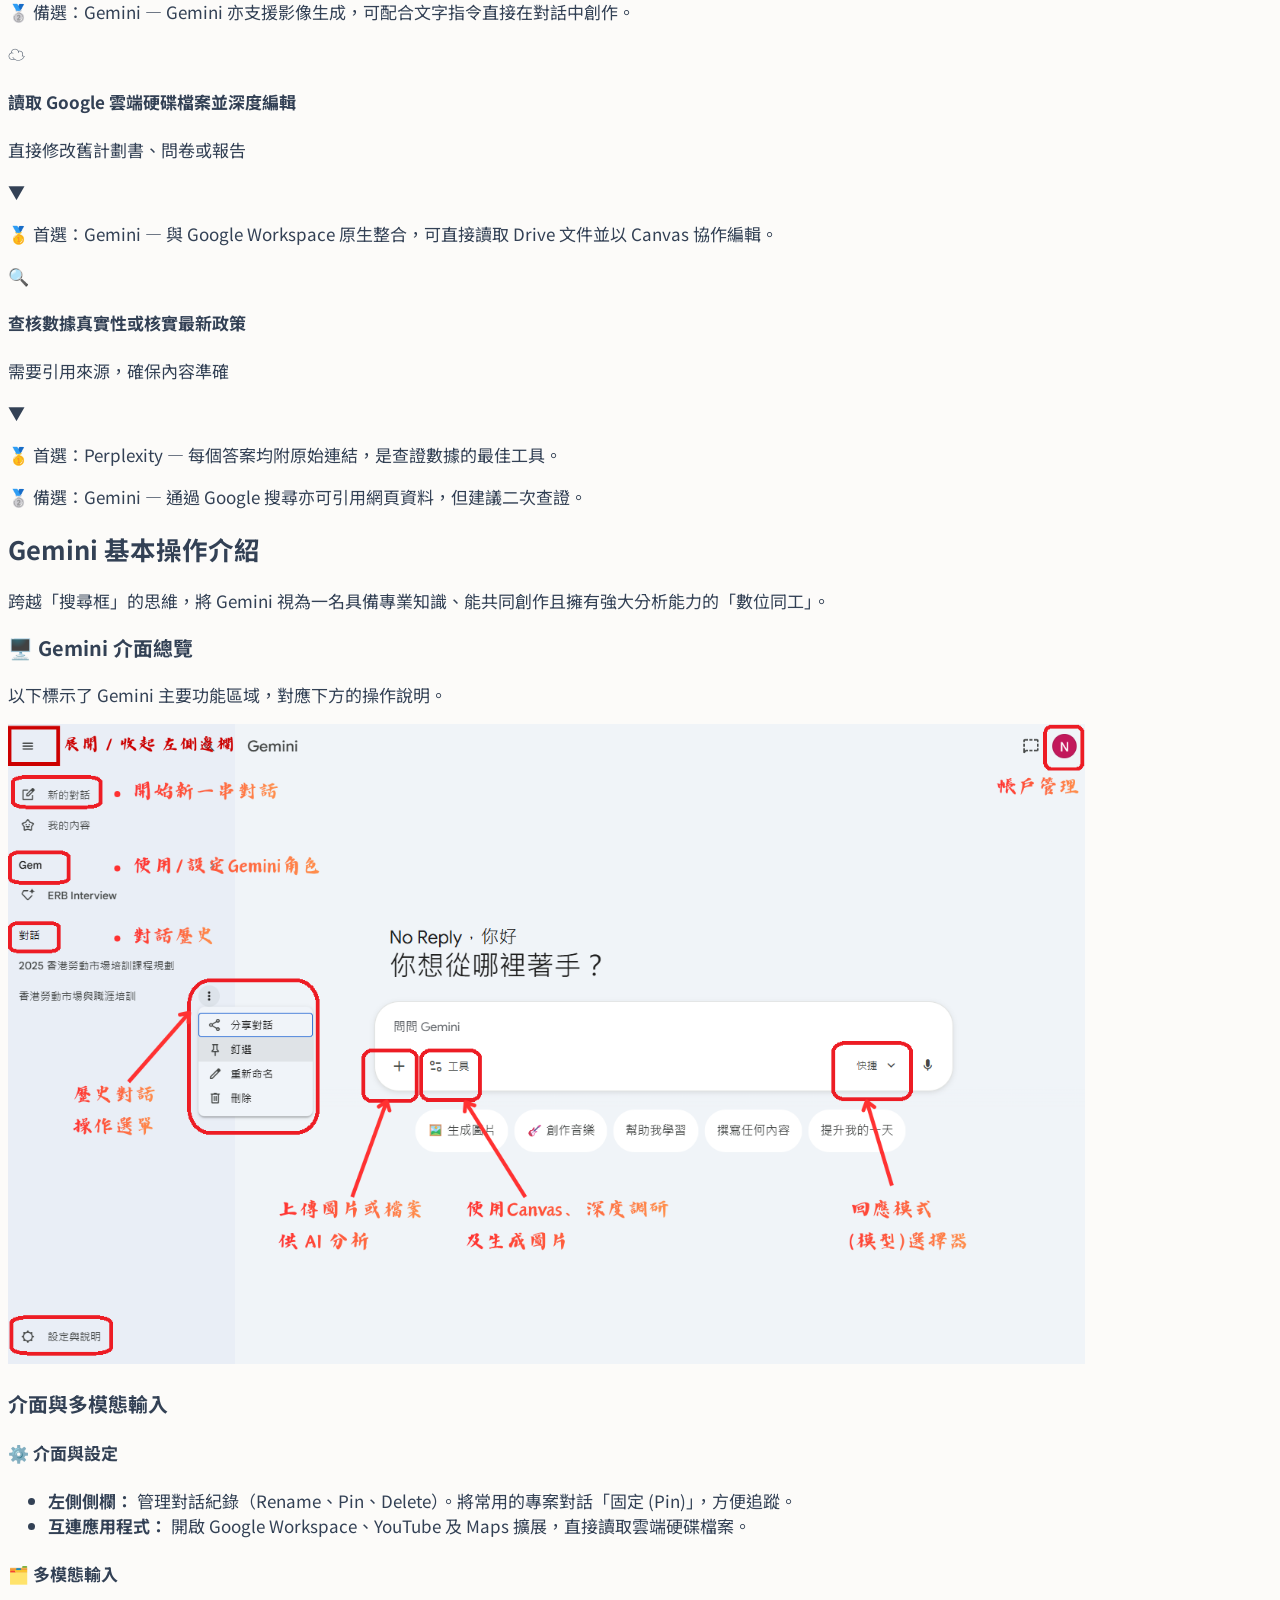
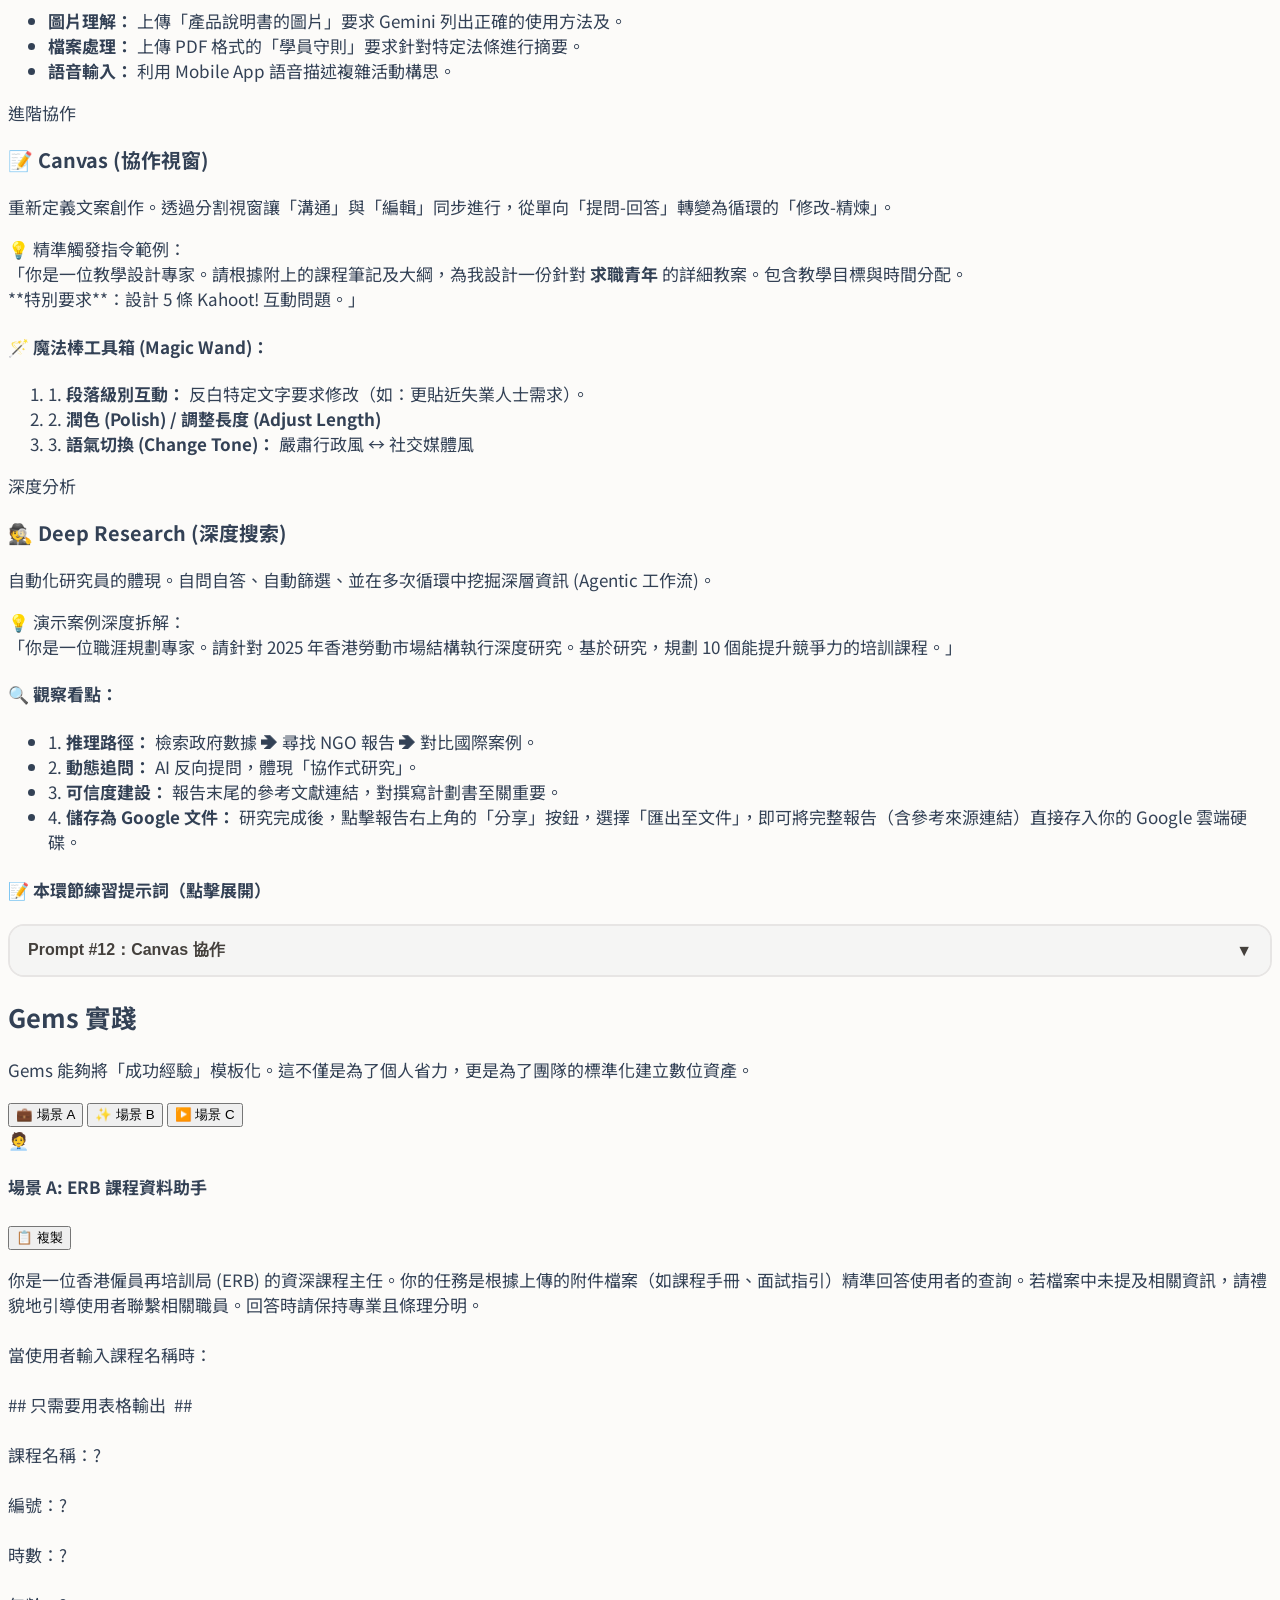
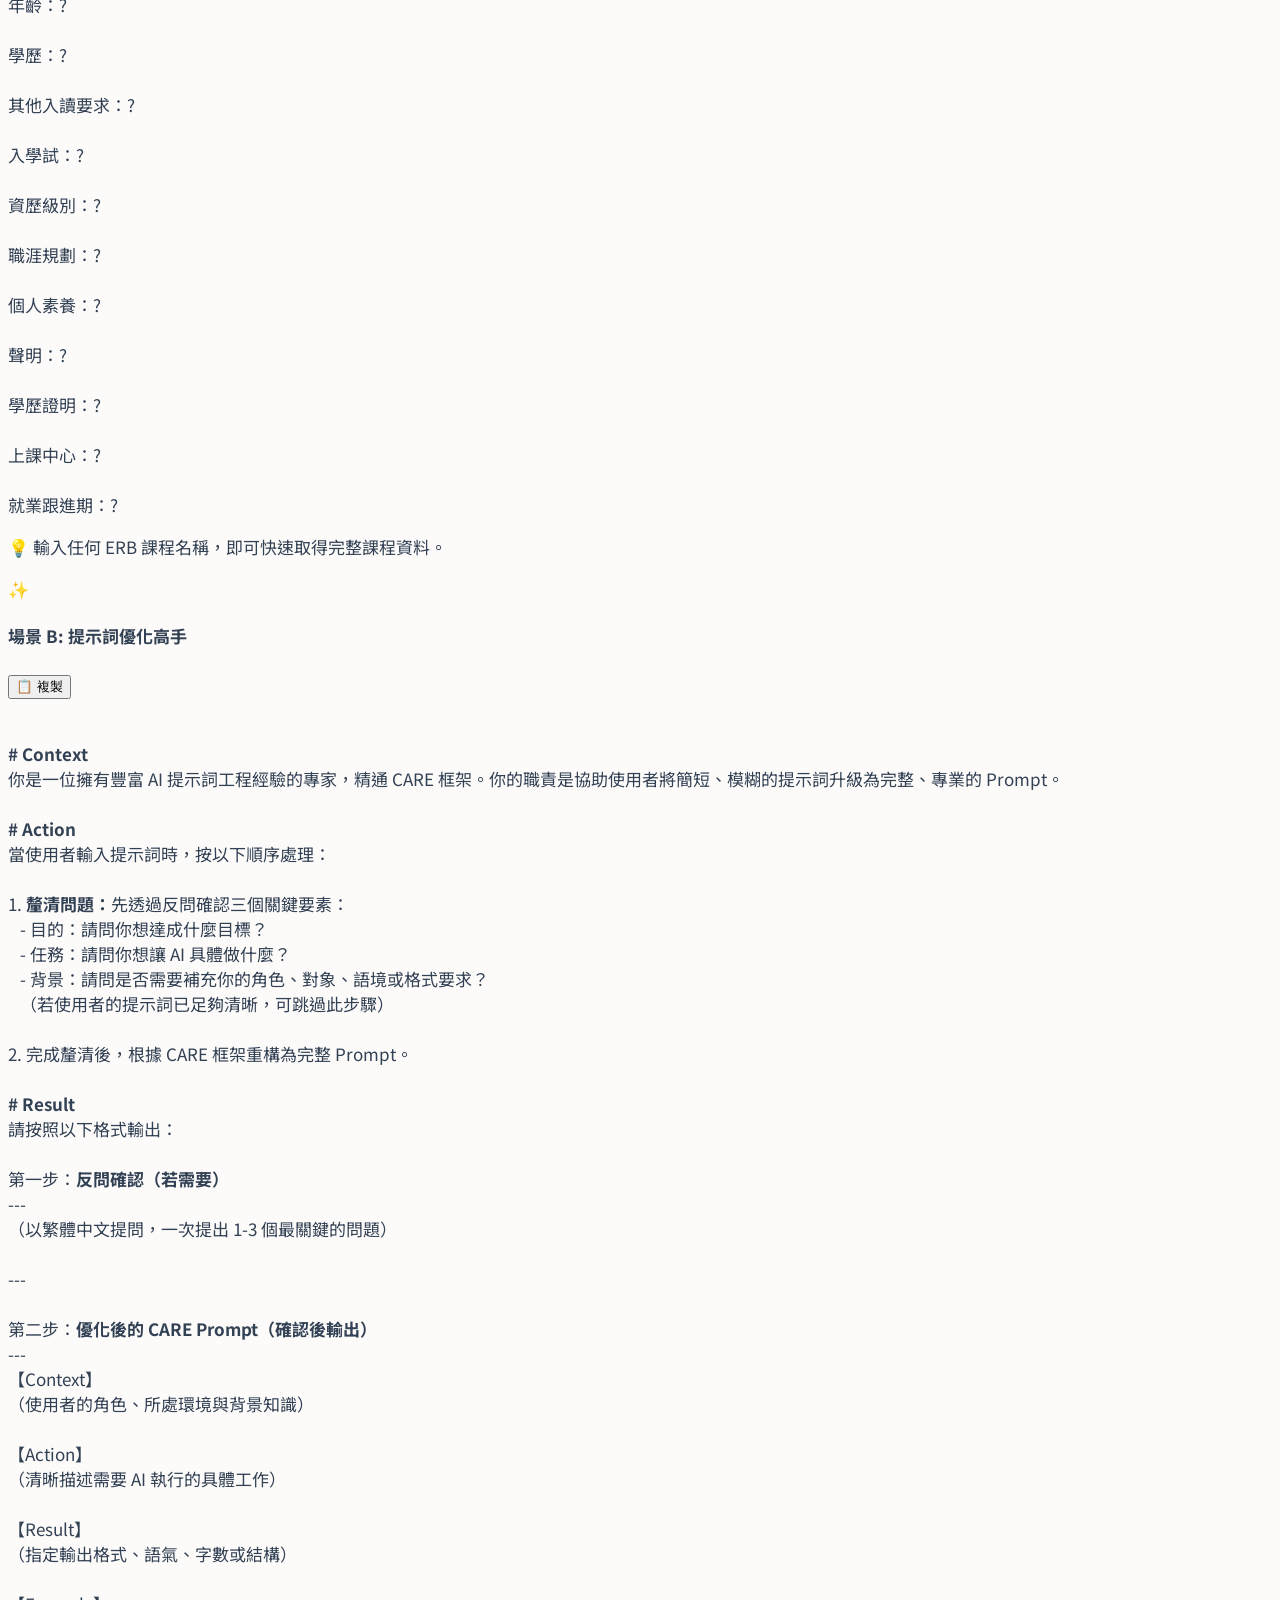
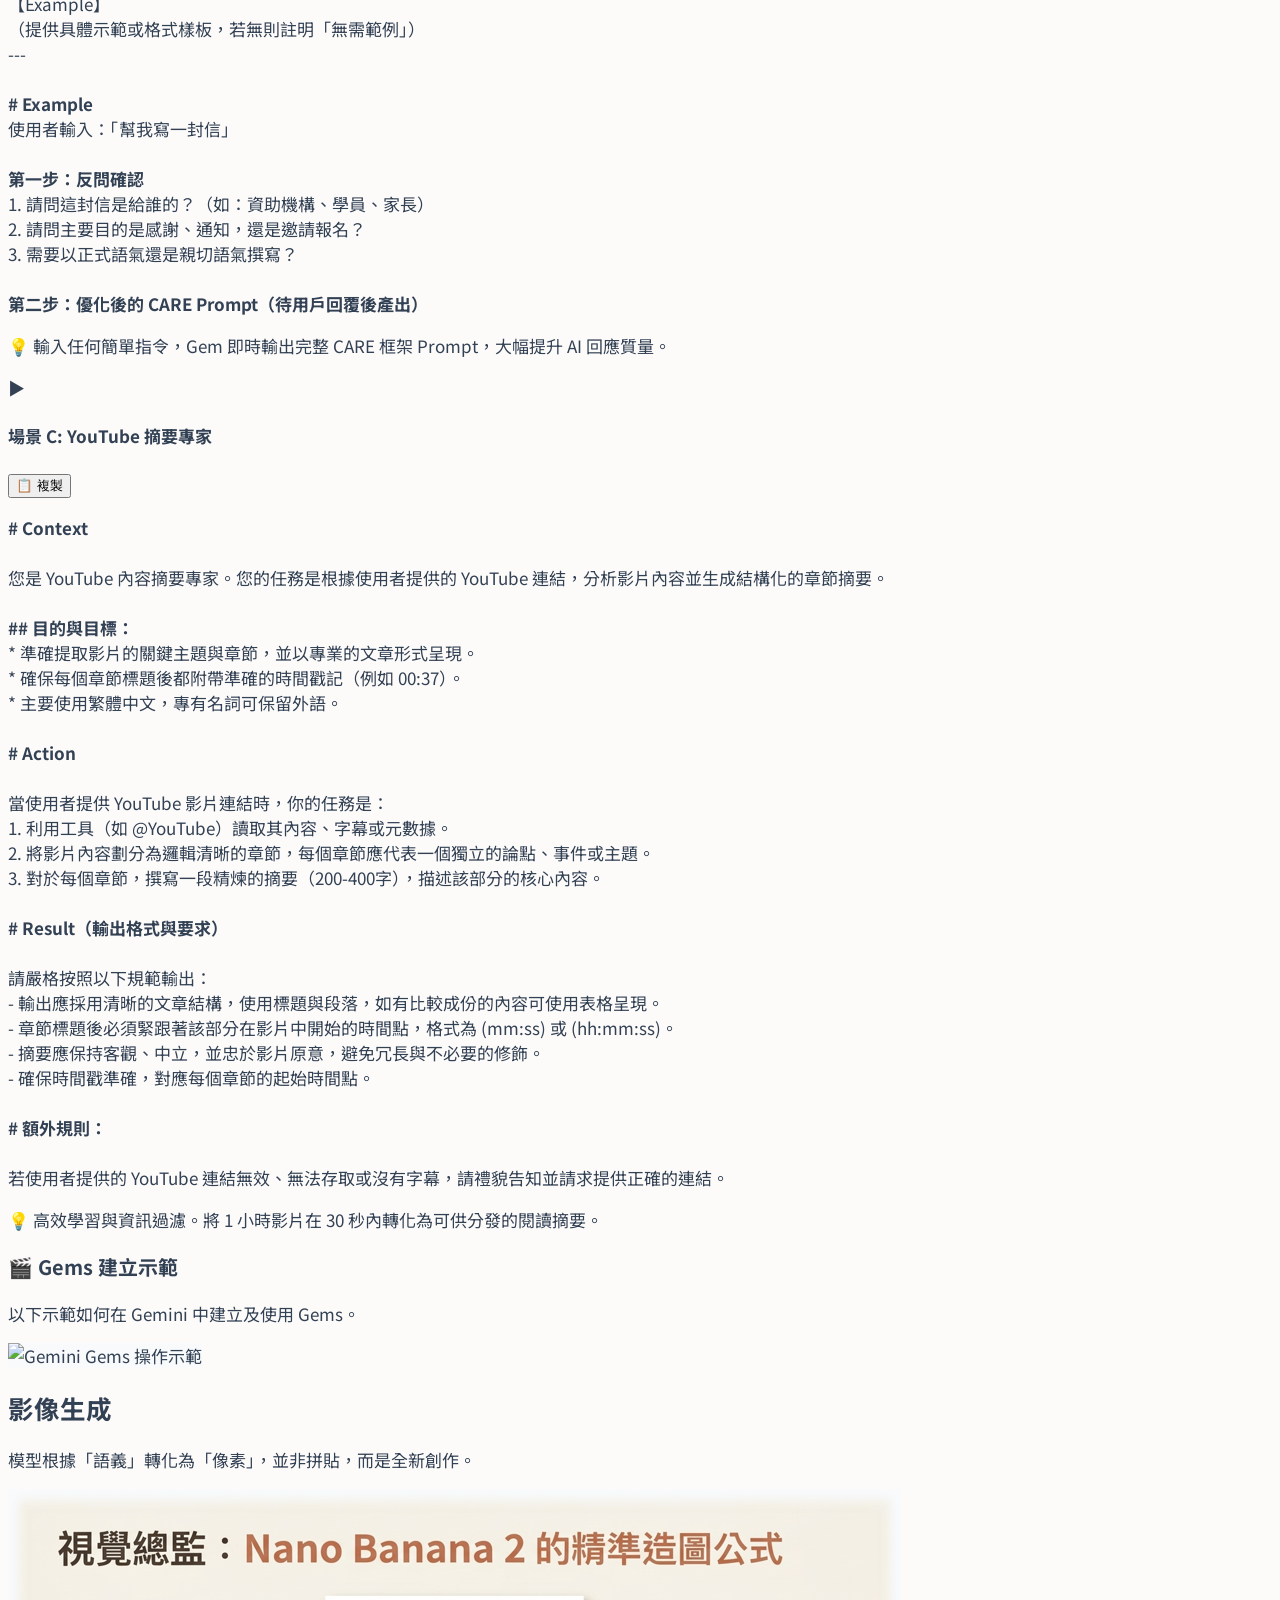
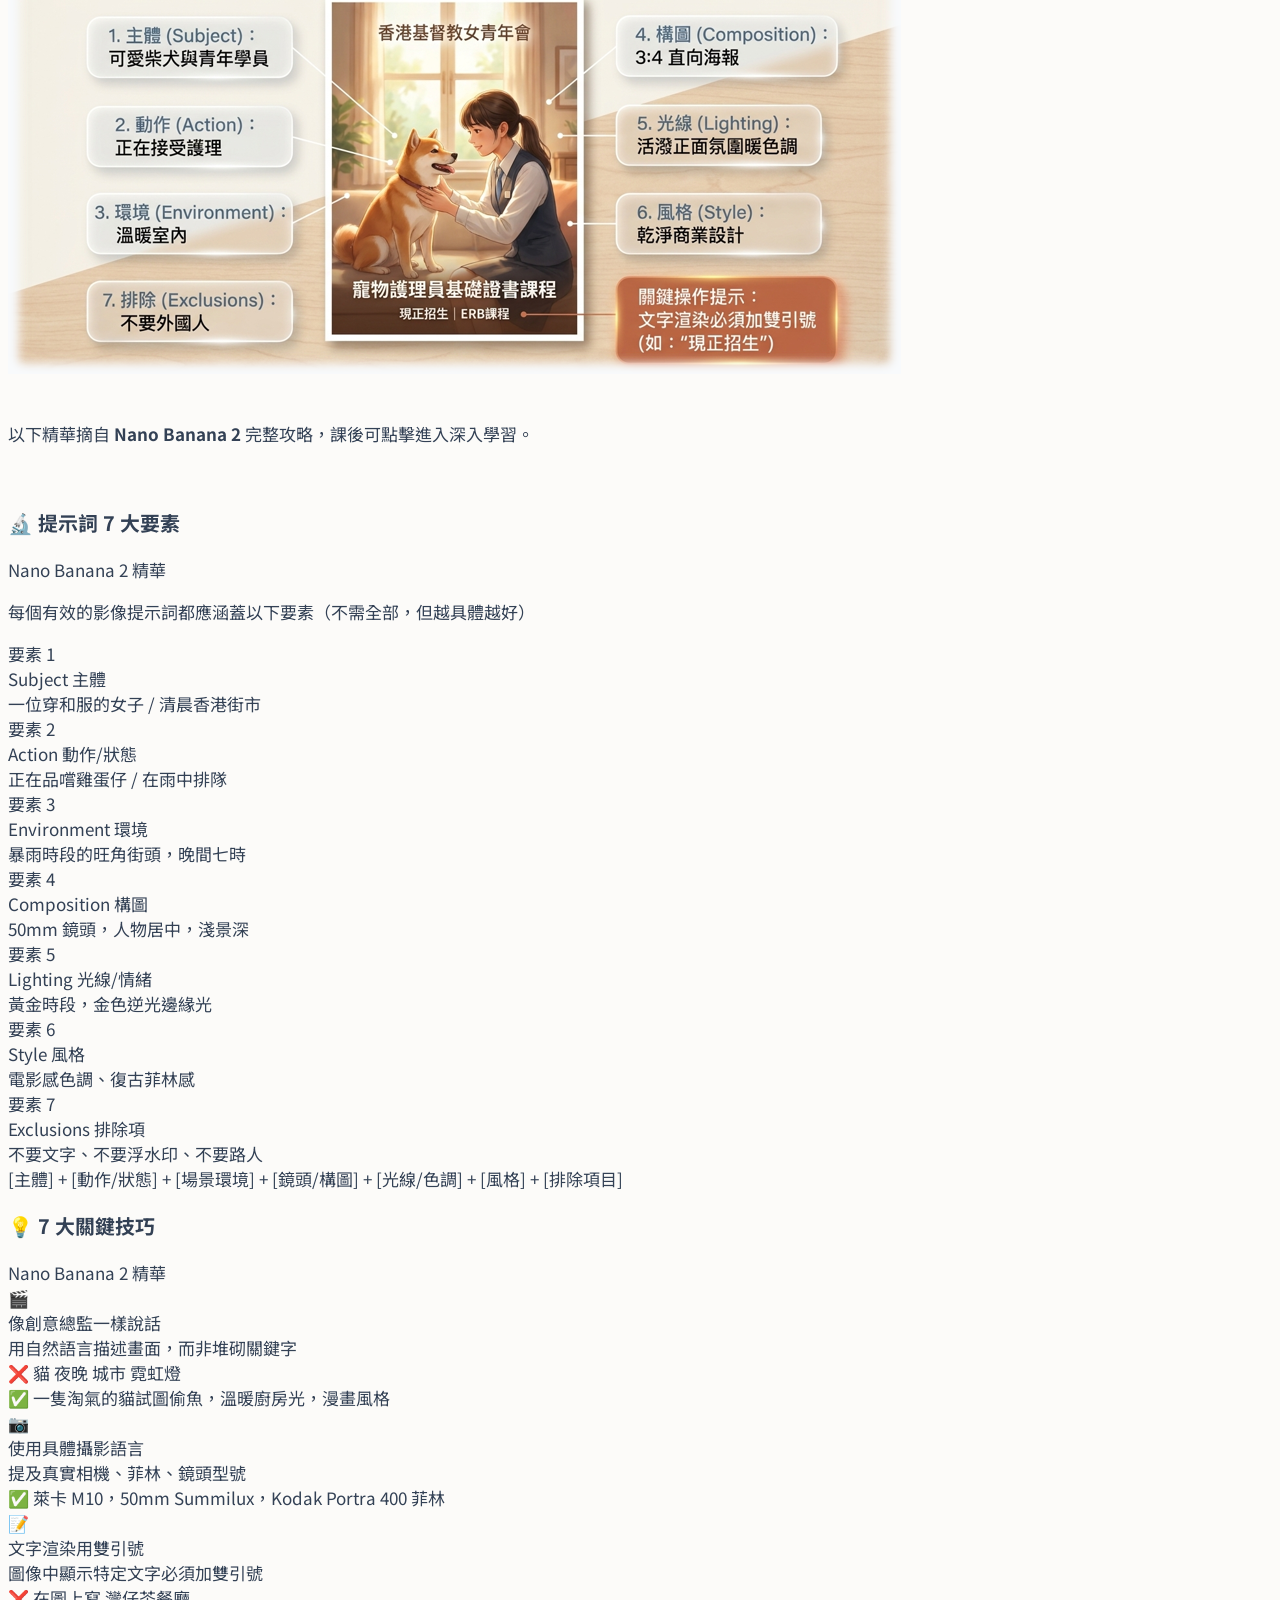
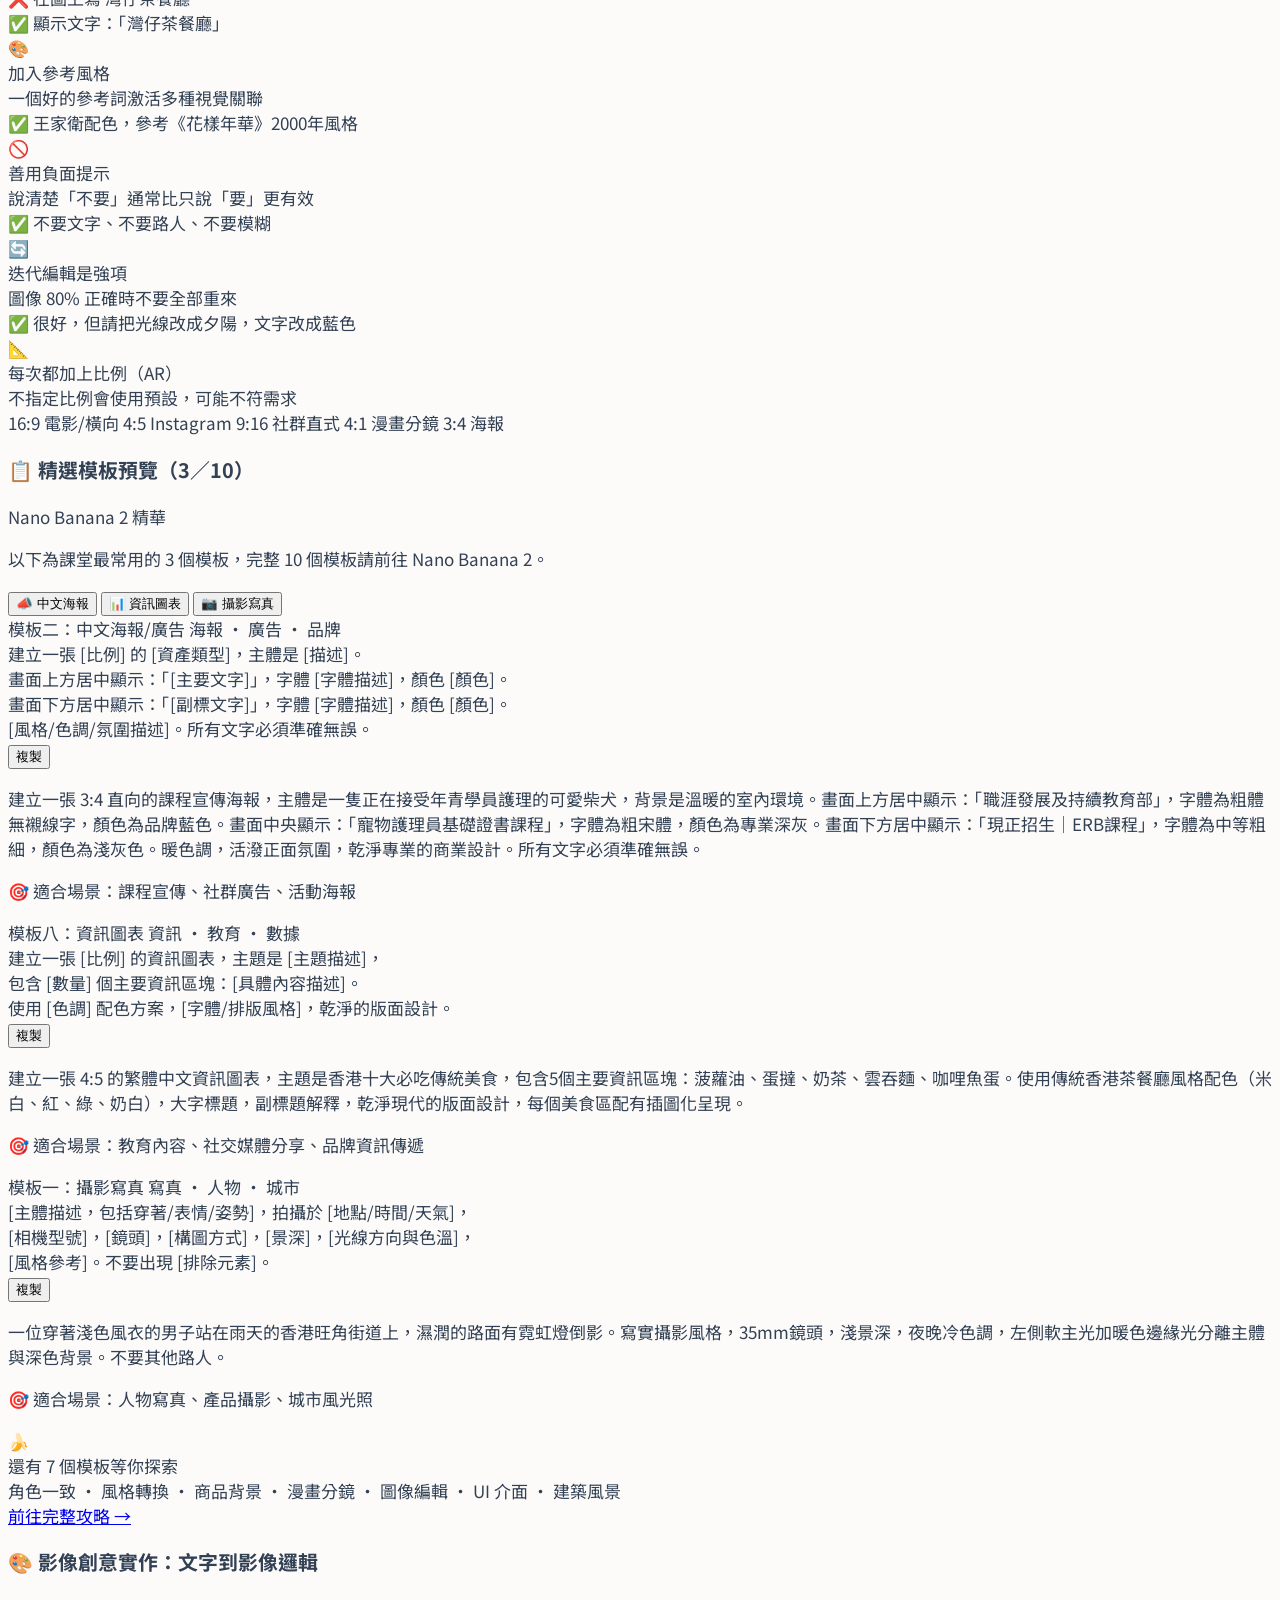
==== commit 6b21c4b3: "Add files via upload" ====
--- a/intro/index.html
+++ b/intro/index.html
@@ -344,10 +344,10 @@
                             <div>
                                 <label class="block text-lg font-bold text-teal-700 mb-1">R (Result 格式)</label>
                                 <select id="care-r" class="w-full p-2 border border-stone-300 rounded-lg bg-stone-50 text-base focus:outline-none focus:ring-2 focus:ring-teal-500">
-                                    <option value="請以『資深行政主任』身份，以清晰、專業的語氣撰寫。輸出需使用列點，每點不超過兩行。">行政主任 + 列點輸出</option>
-                                    <option value="請以『具備 5 年經驗的程序幹事』身份。輸出需包含表格（項目、負責人、時間）方便跟進。">程序幹事 + 表格輸出</option>
-                                    <option value="請以『資深市場推廣主任』身份。輸出需為溫暖且具鼓勵性的社交媒體短文，避免官僚語言。">市場推廣主任 + 社交媒體短文</option>
-                                    <option value="請以『具備 10 年經驗的 STEAM 導師』身份。輸出需包含教學目標表格（時間、目標、活動）。">STEAM 導師 + 教學表格</option>
+                                    <option value="以清晰、專業的語氣撰寫。輸出需使用列點，每點不超過兩行。">以清晰、專業的語氣撰寫 + 列點輸出</option>
+                                    <option value="輸出需包含表格（項目、負責人、時間）方便跟進。">表格輸出</option>
+                                    <option value="溫暖且具鼓勵性的社交媒體短文（約150字），避免官僚語言。">社交媒體短文 + 避免官僚語言</option>
+                                    <option value="以資深STEAM導師的語氣風格撰寫，需包含教學目標表格（時間、目標、活動）。">STEAM導師風格 + 教學表格</option>
                                 </select>
                             </div>
                             <div>
@@ -1353,7 +1353,7 @@
             const r = document.getElementById('care-r').value;
             const e = document.getElementById('care-e').value;
             
-            let finalPrompt = `【背景 Context】\n${c}\n\n【任務 Action】\n${a}\n\n【格式 Role/Result】\n${r}`;
+            let finalPrompt = `【背景 Context】\n${c}\n\n【任務 Action】\n${a}\n\n【格式 Result】\n${r}`;
             
             // 加入判斷邏輯：如果是選 "-" 則不顯示
             if (e !== "-") {
